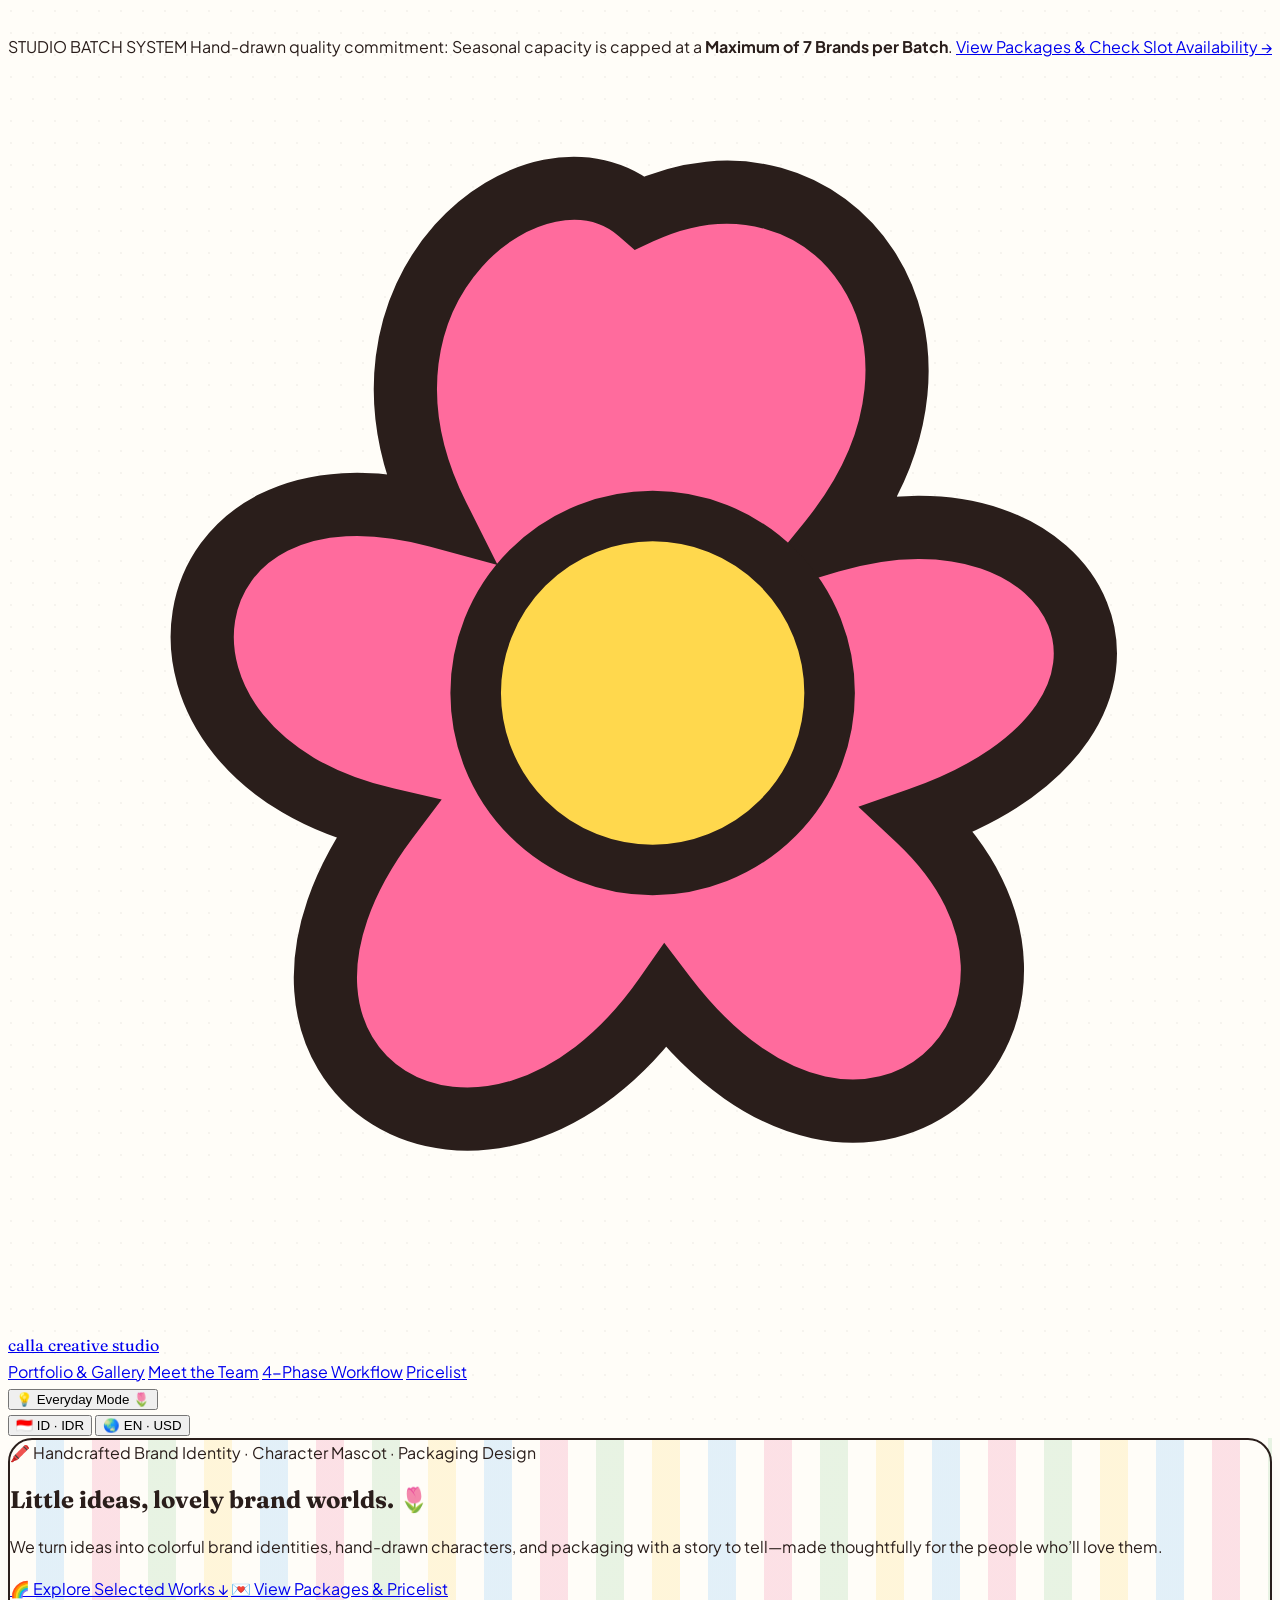
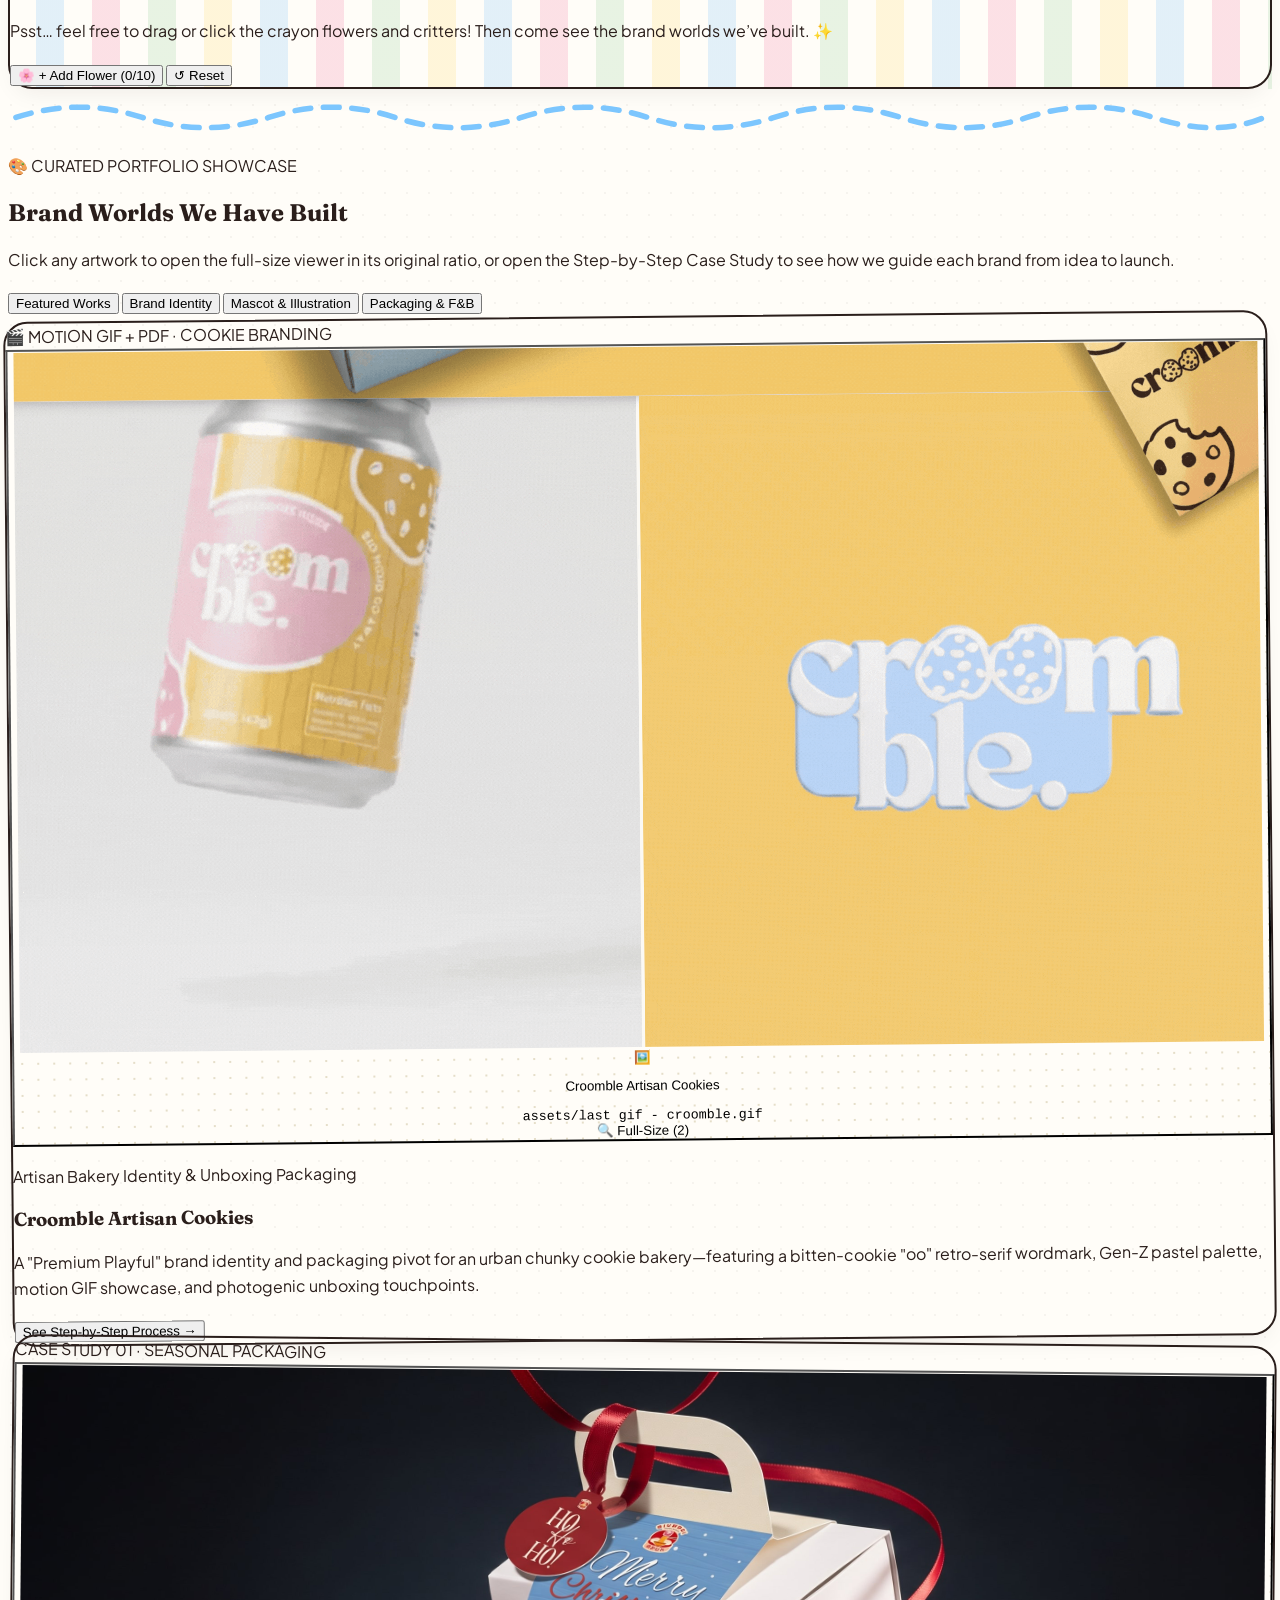
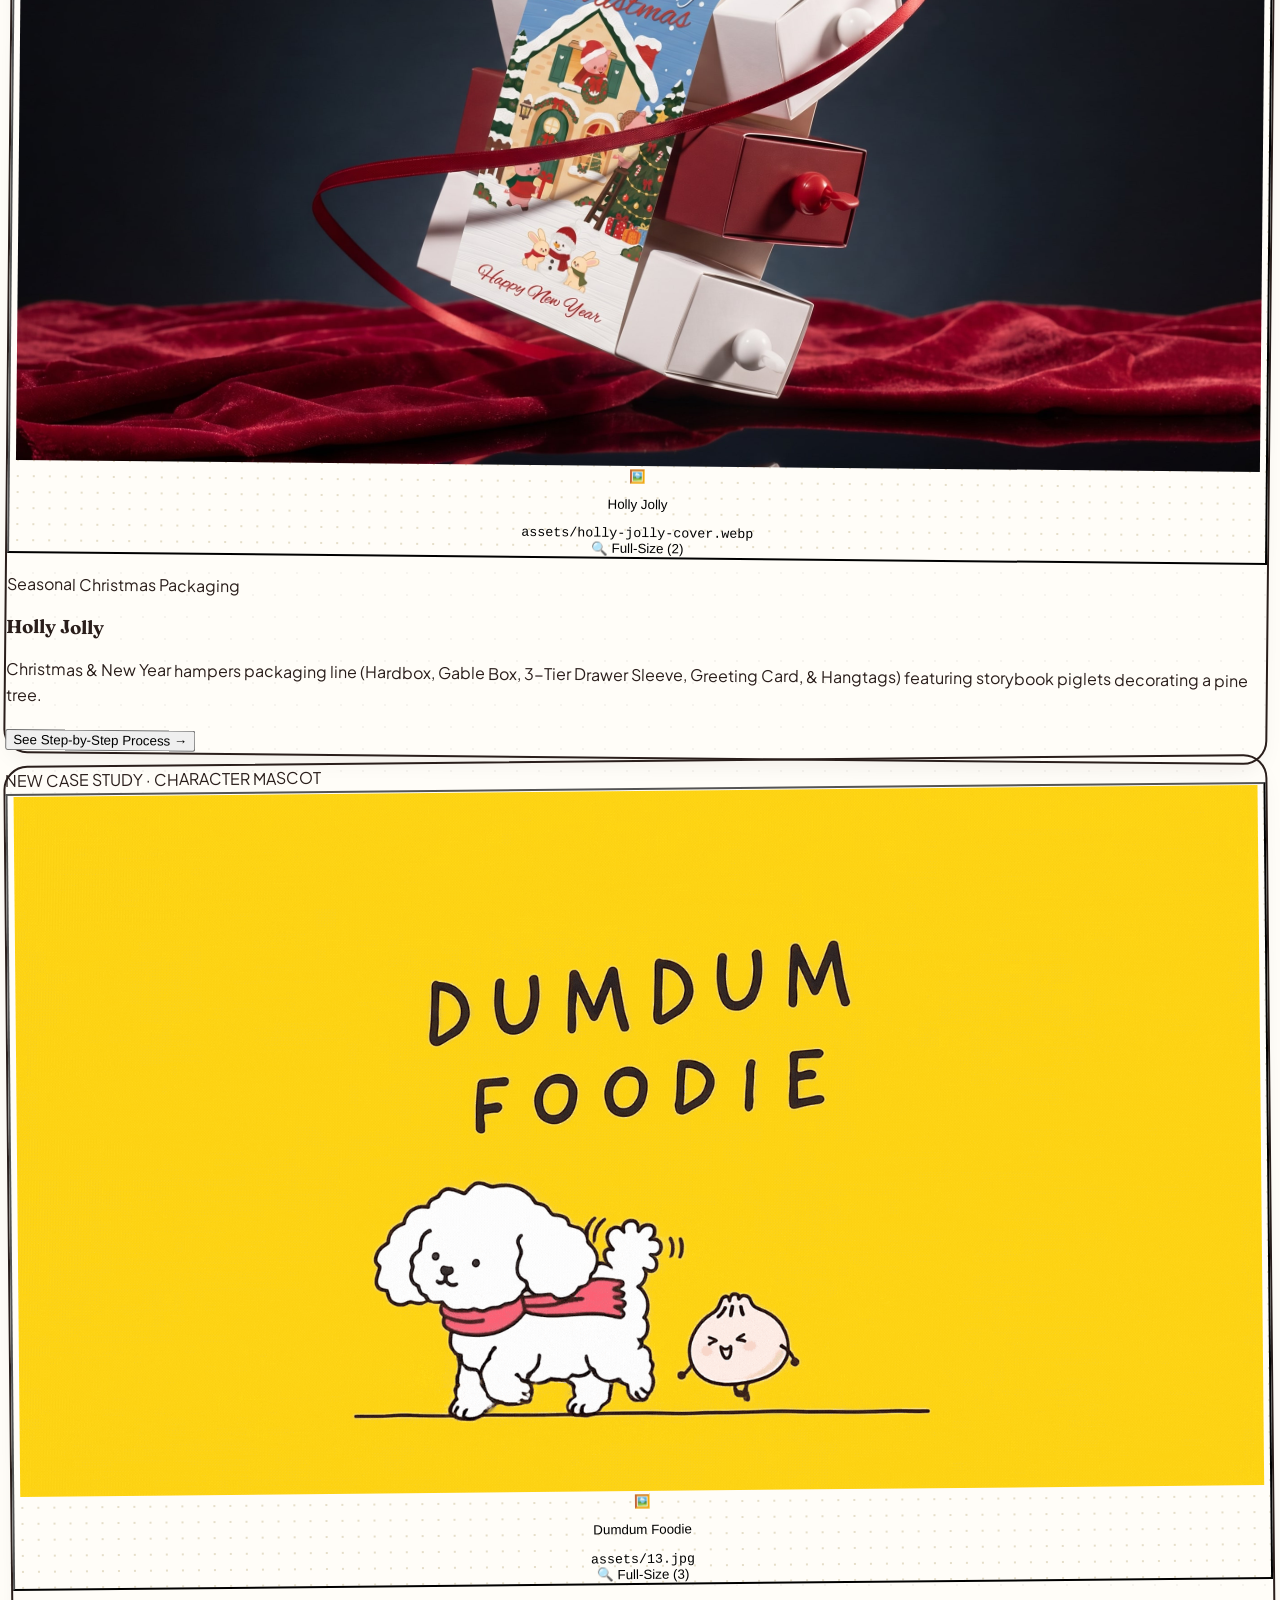
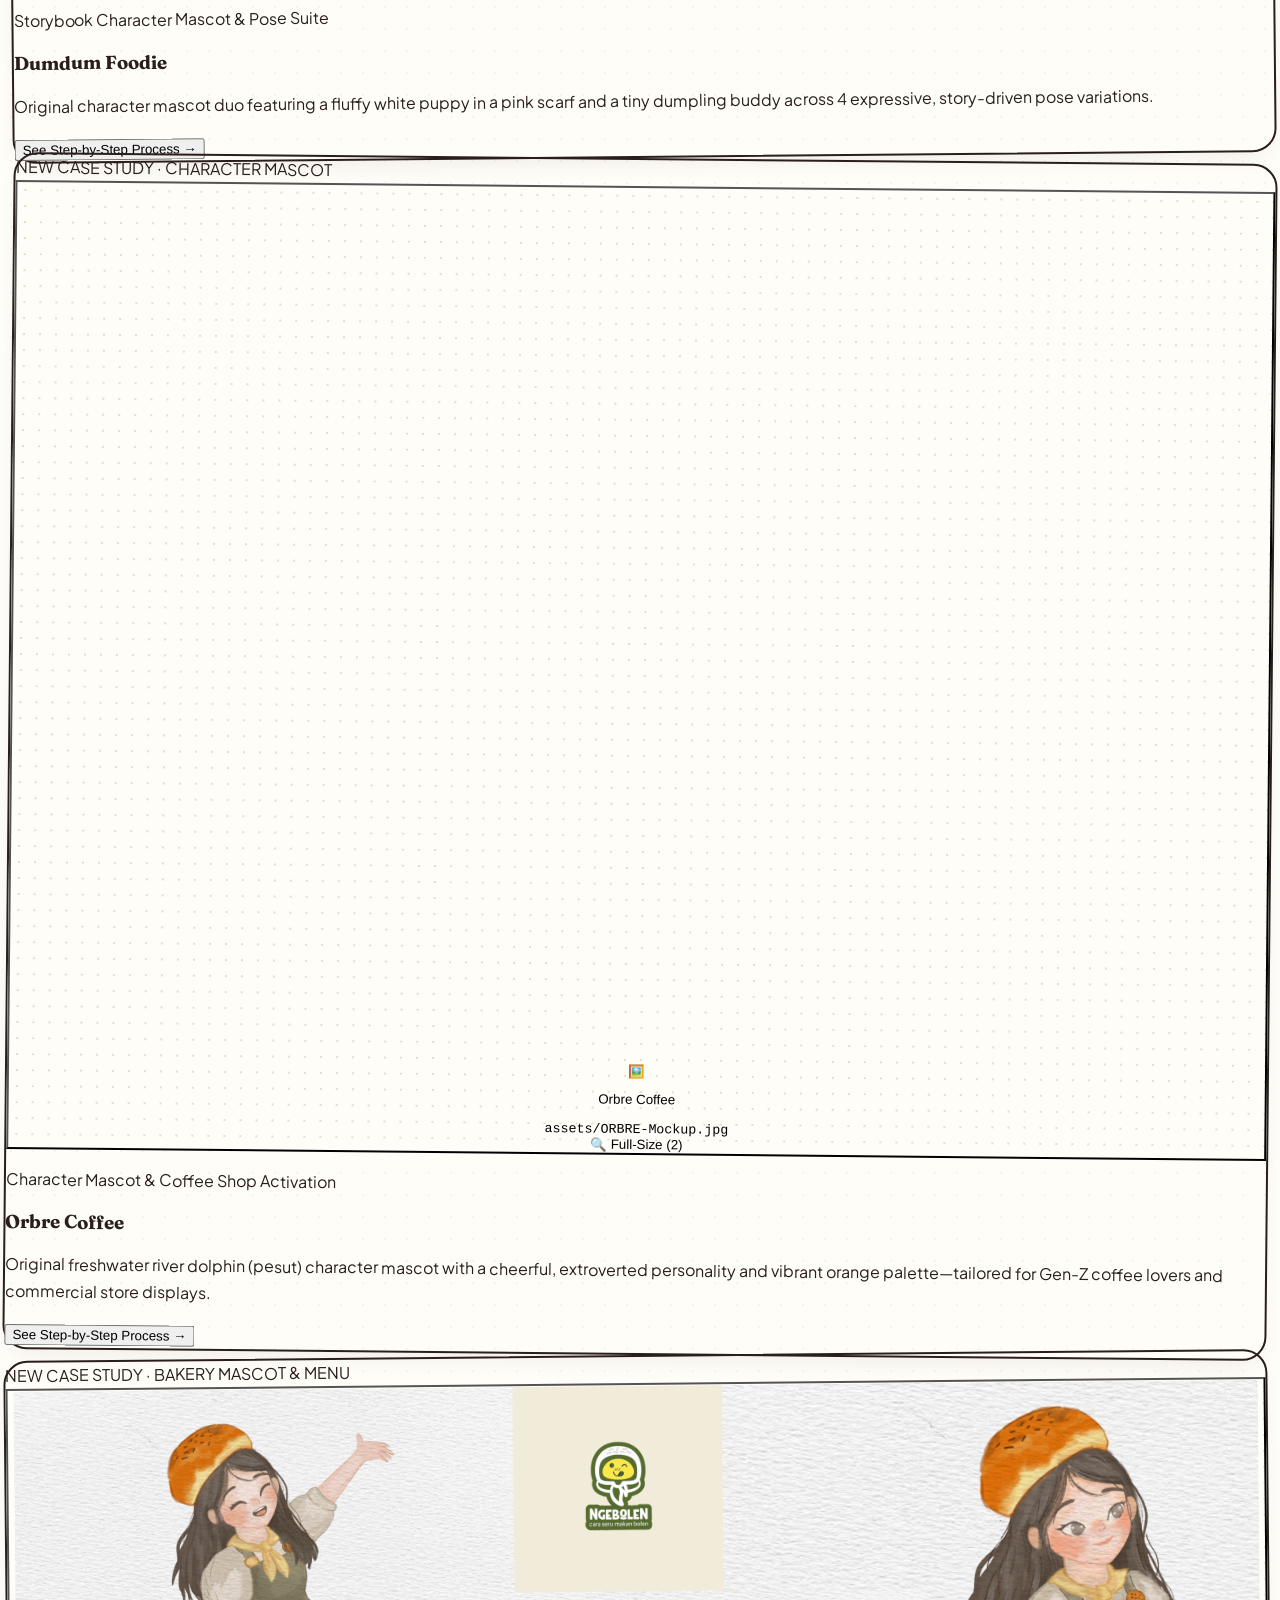
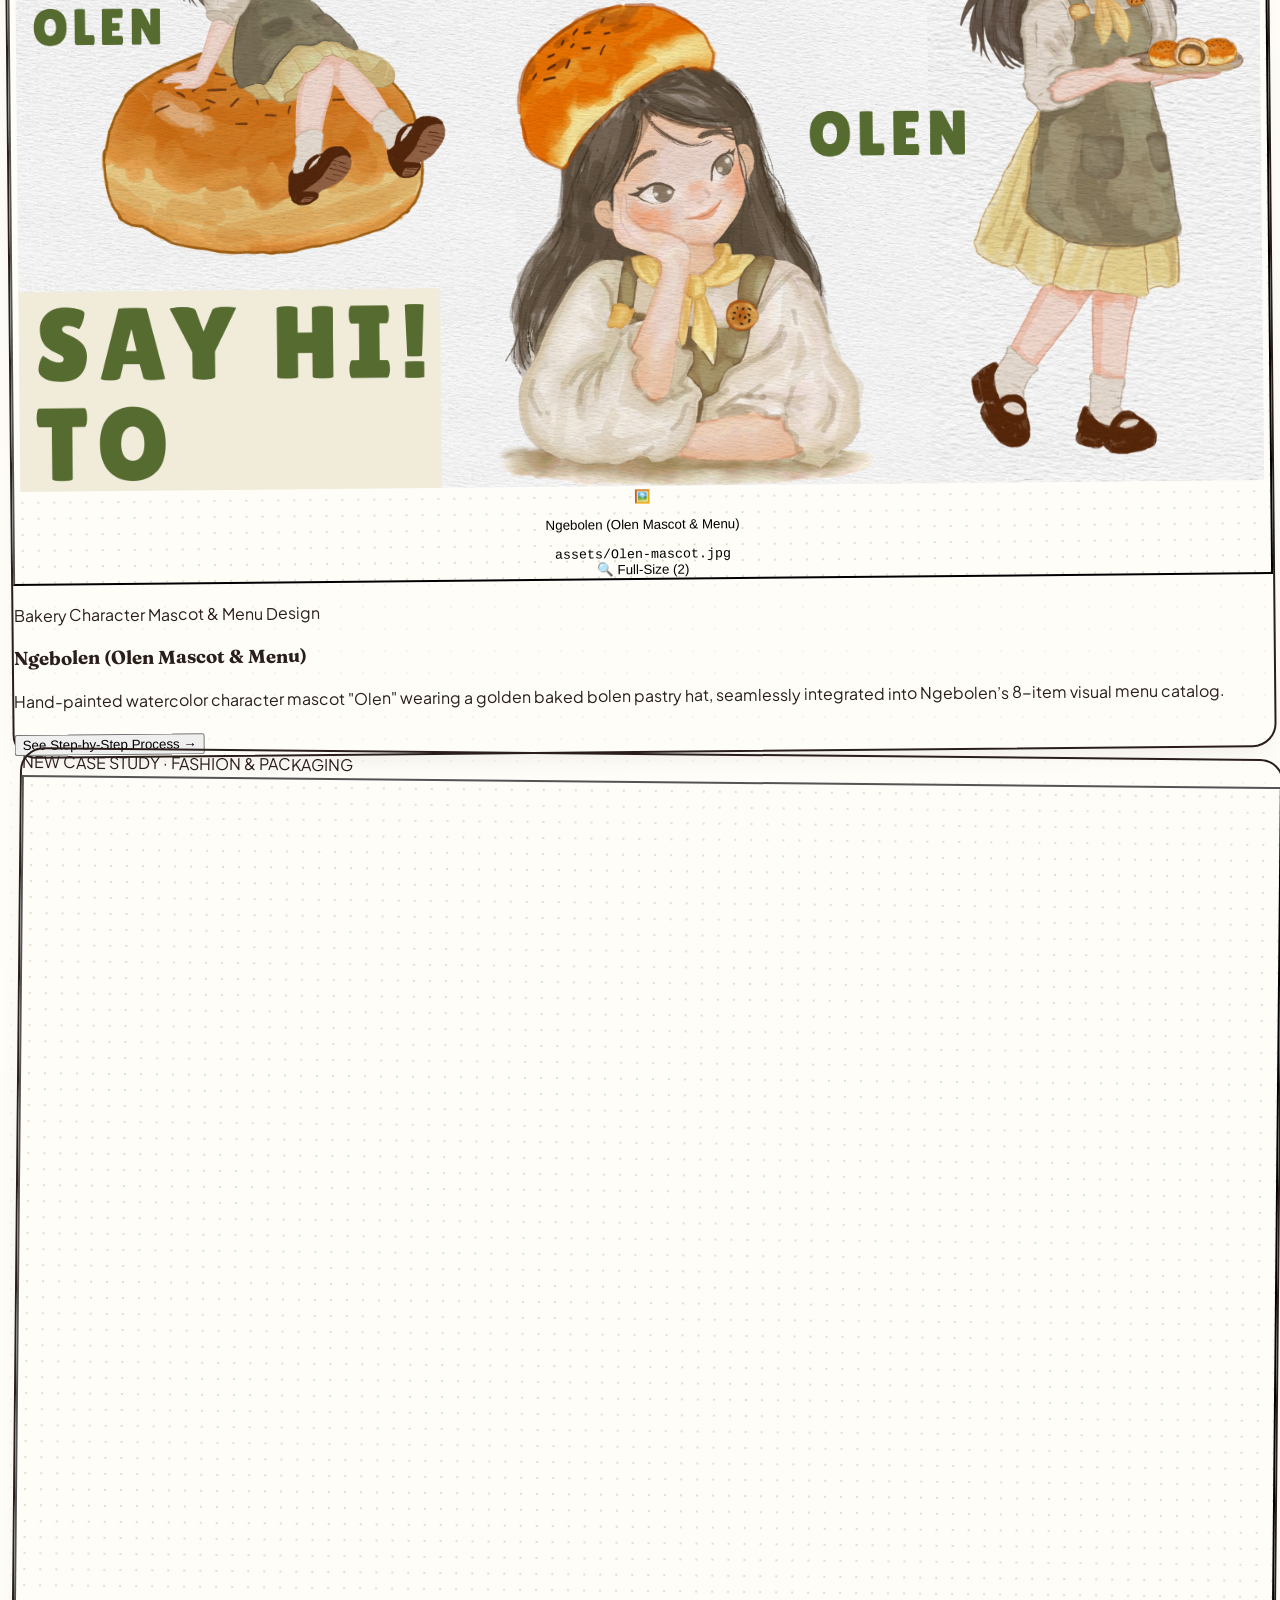
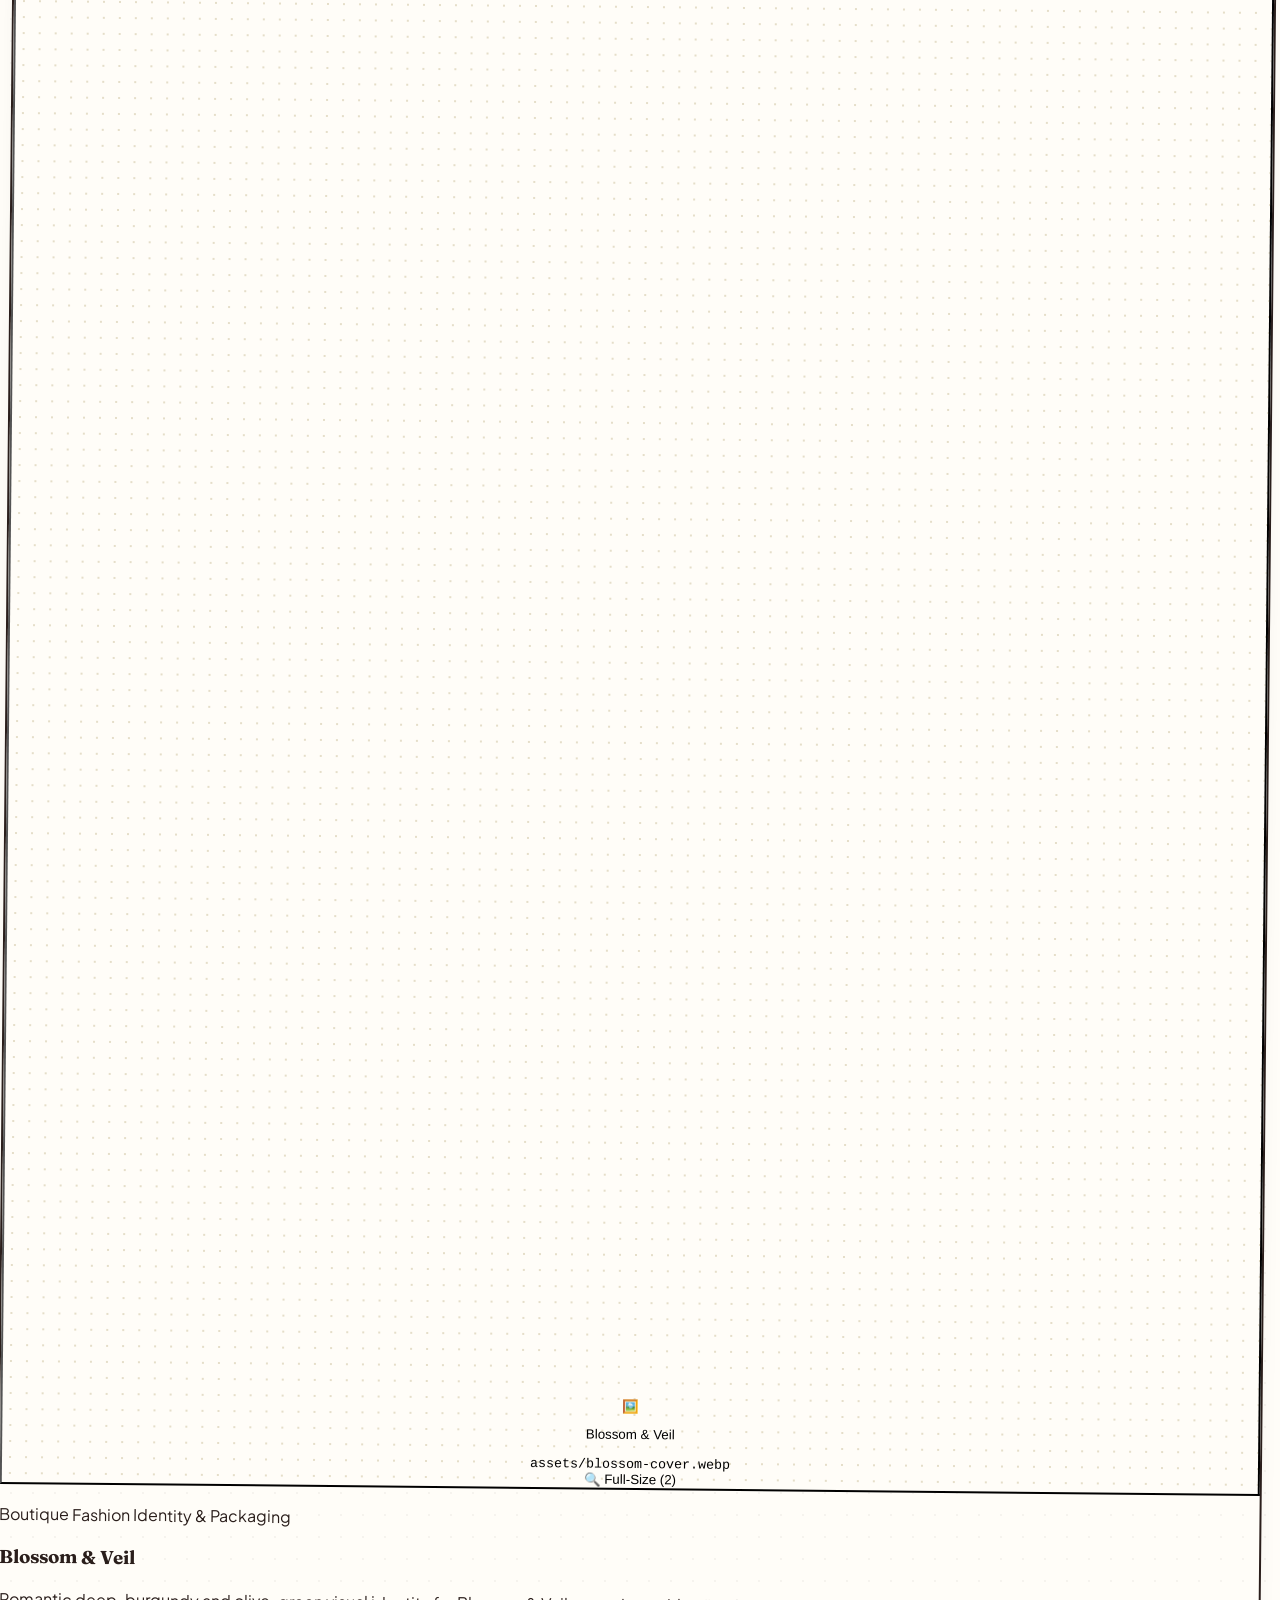
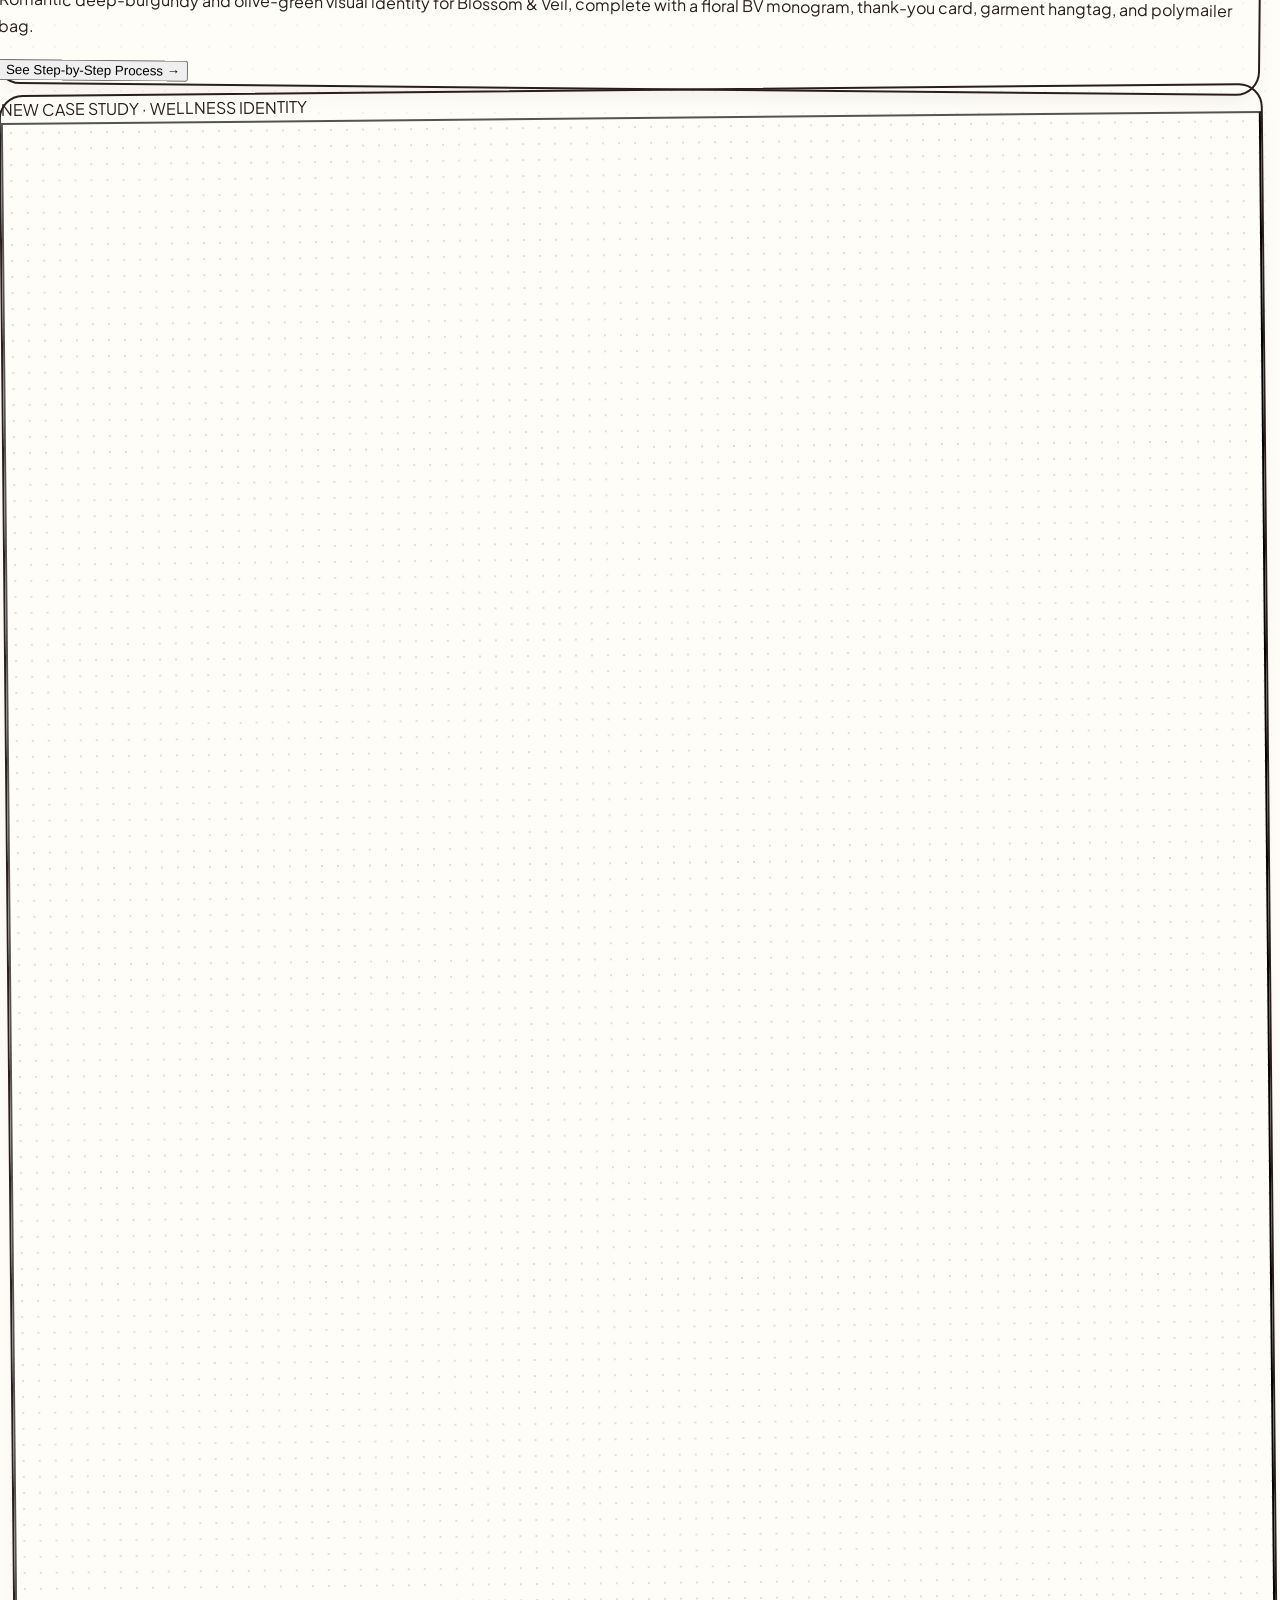
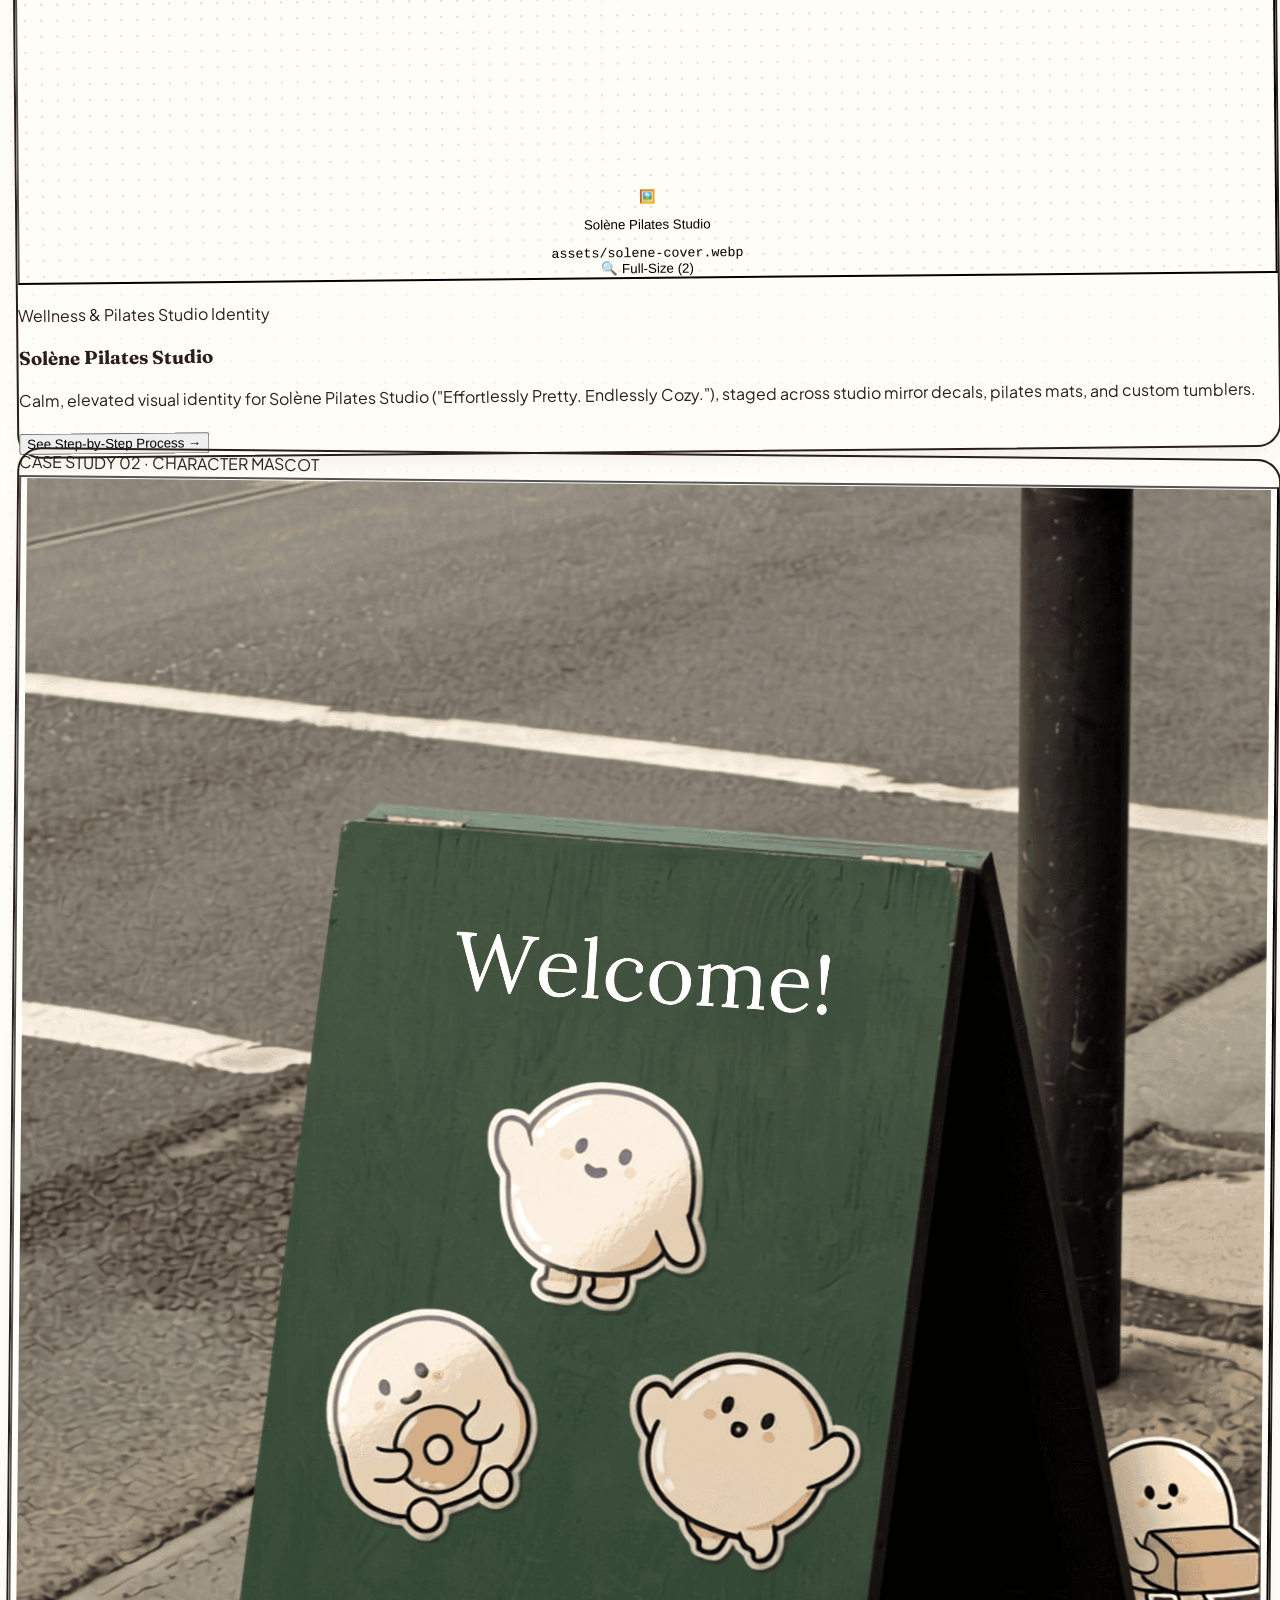
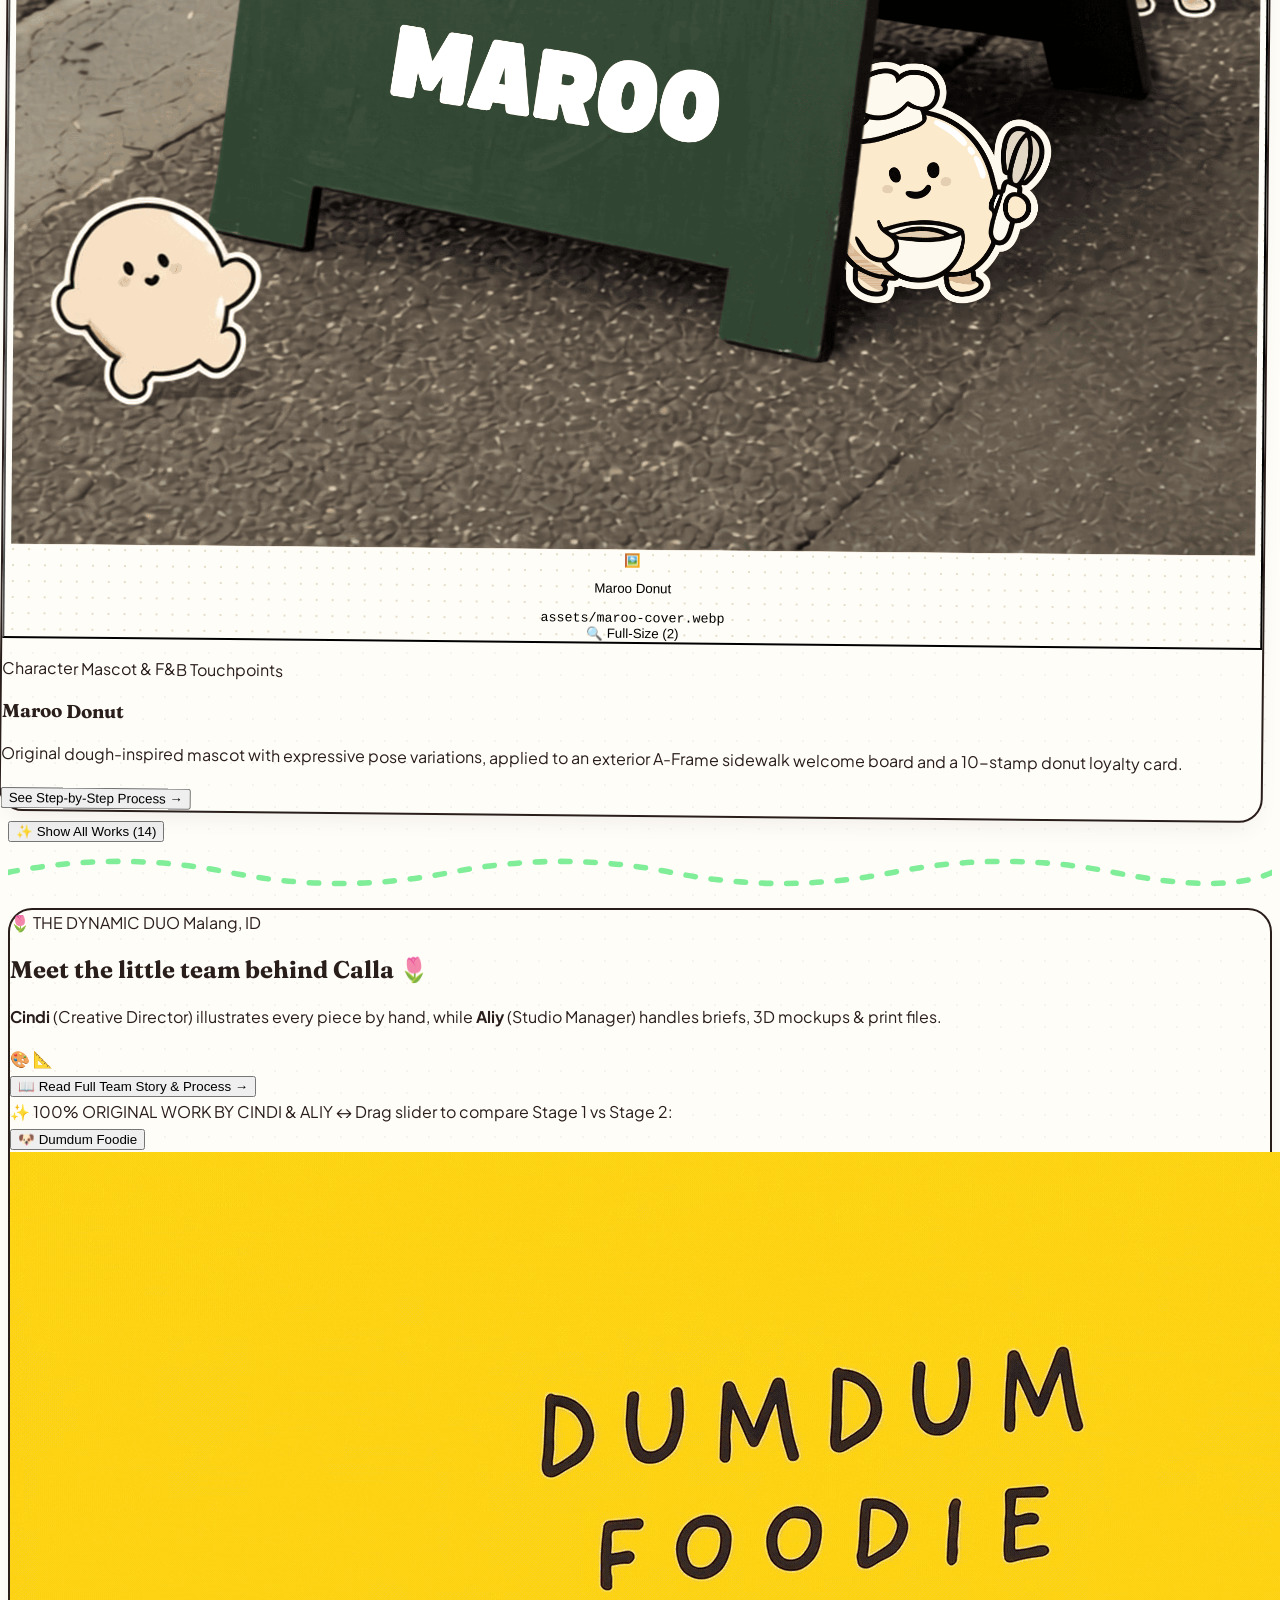
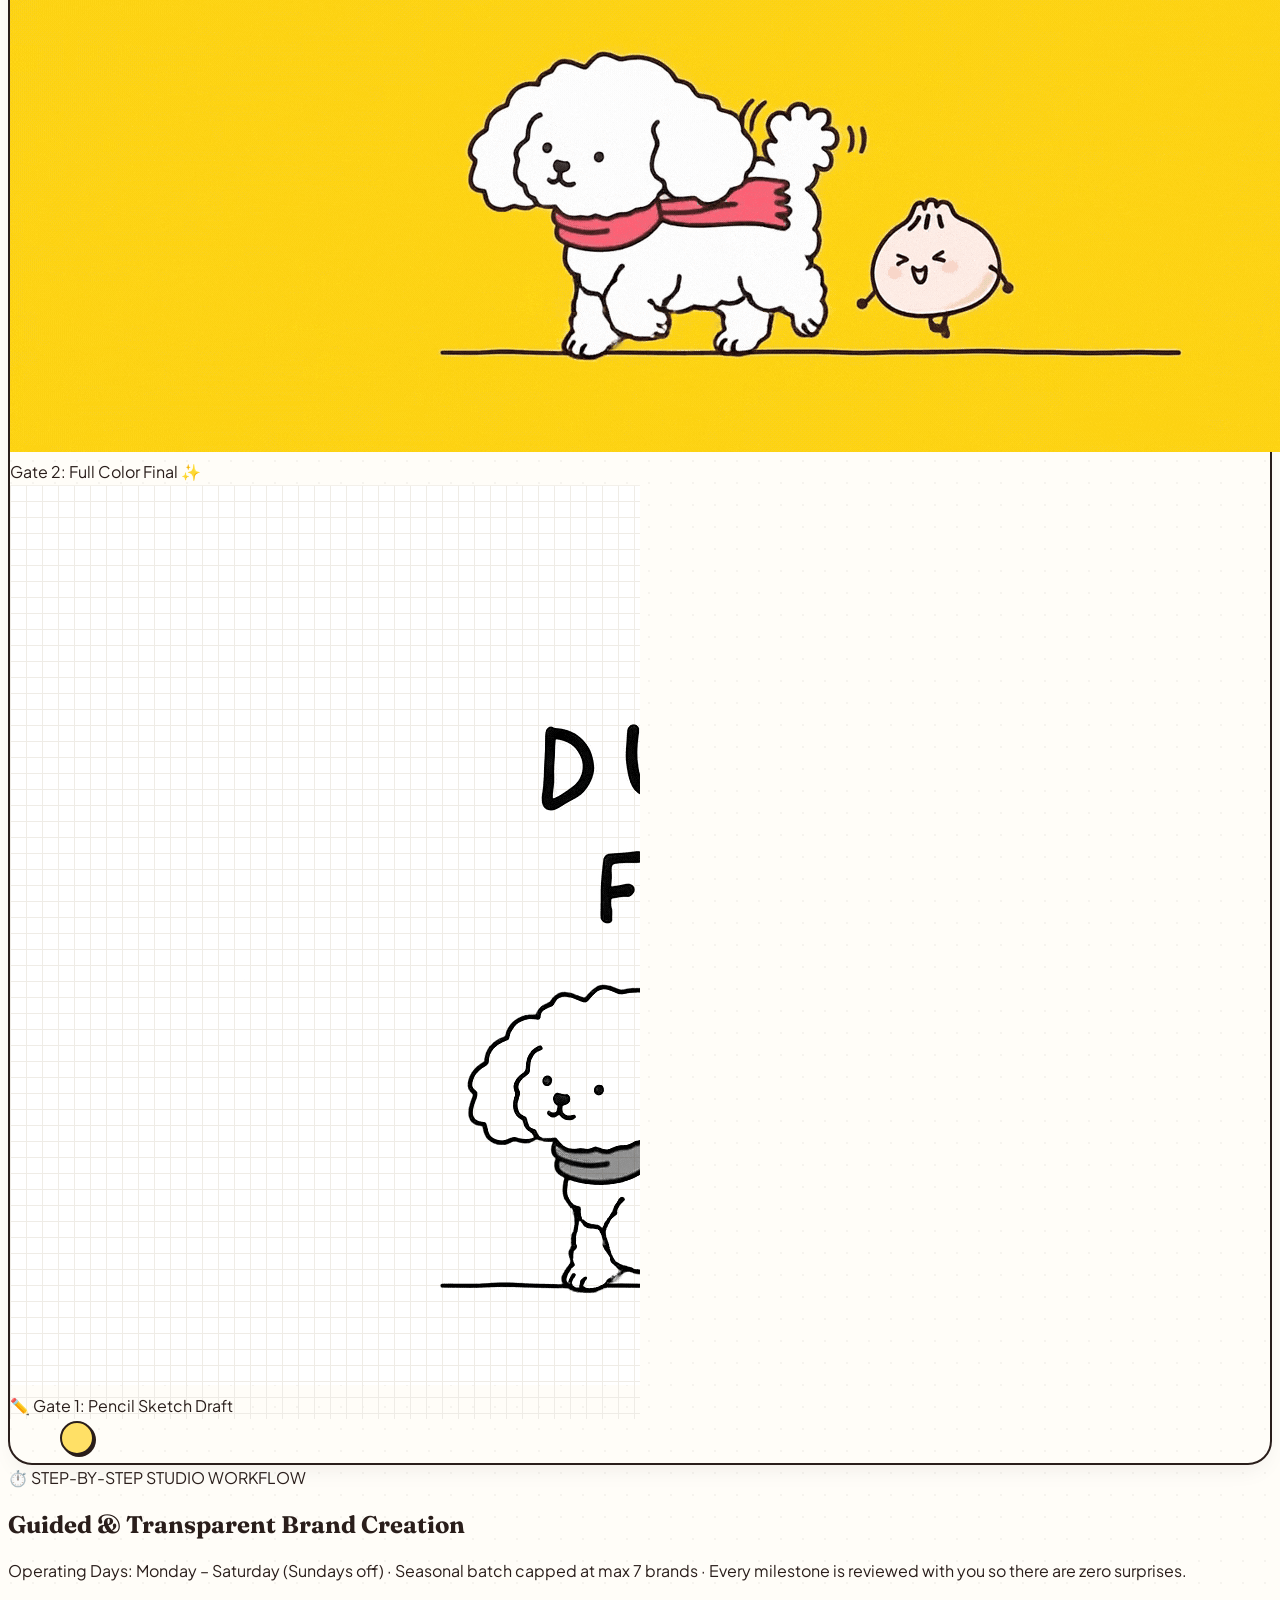
==== index.html @ 85115bb5 "update index-3" ====
<!DOCTYPE html>
<html lang="en" class="scroll-smooth">
<head>
  <meta charset="UTF-8" />
  <meta name="viewport" content="width=device-width, initial-scale=1.0" />
  <title>Calla Creative Studio — Storybook Branding, Mascot & Packaging</title>
  <script src="https://cdn.tailwindcss.com"></script>
  <link rel="preconnect" href="https://fonts.googleapis.com">
  <link rel="preconnect" href="https://fonts.gstatic.com" crossorigin>
  <link href="https://fonts.googleapis.com/css2?family=Fraunces:ital,opsz,wght@0,9..144,600;0,9..144,800;1,9..144,500&family=Plus+Jakarta+Sans:wght@400;500;600;700&display=swap" rel="stylesheet">
  <link rel="stylesheet" href="css/calla.css" />
  <style>
    /* Feature #4: Tactile Watercolor Paper Grain & Editorial Drop-Cap */
    .paper-grain {
      background-image: radial-gradient(rgba(42, 30, 27, 0.045) 1px, transparent 0);
      background-size: 22px 22px;
    }
    .storybook-dropcap::first-letter {
      font-family: 'Fraunces', serif;
      font-weight: 800;
      font-size: 2.25rem;
      line-height: 1;
      float: left;
      margin-right: 0.5rem;
      margin-top: 0.1rem;
      color: #E85D88;
    }

    /* Natural Borderless Critter Lane (No Box, Zero Speech Bubble Clipping!) */
    .critter-lane-natural {
      position: relative;
      height: 64px;
      overflow: visible;
    }

    /* Extra Interactive Crayon Critter Animations & Boop Reactions */
    @keyframes bobGentle {
      0%, 100% { transform: translateY(0px) rotate(-3deg); }
      50% { transform: translateY(-6px) rotate(4deg); }
    }
    @keyframes beeBuzz {
      0%, 100% { transform: translate(0px, 0px) rotate(-4deg); }
      25% { transform: translate(-14px, -5px) rotate(3deg); }
      50% { transform: translate(-28px, 2px) rotate(-3deg); }
      75% { transform: translate(-14px, 5px) rotate(4deg); }
    }
    @keyframes bunnyPeek {
      0%, 100% { transform: translateY(0px) rotate(0deg); }
      40% { transform: translateY(-6px) rotate(-4deg); }
      60% { transform: translateY(-6px) rotate(4deg); }
    }
    @keyframes snailGlide {
      0%, 100% { transform: translateX(0px); }
      50% { transform: translateX(20px); }
    }
    @keyframes critterBoopJump {
      0% { transform: scale(1) translateY(0) rotate(0deg); }
      35% { transform: scale(1.22, 0.86) translateY(2px) rotate(-7deg); }
      65% { transform: scale(0.95, 1.15) translateY(-10px) rotate(8deg); }
      100% { transform: scale(1) translateY(0) rotate(0deg); }
    }
    @keyframes popBubbleUp {
      0% { opacity: 0; transform: translate(-50%, 4px) scale(0.75); }
      25% { opacity: 1; transform: translate(-50%, -16px) scale(1.05); }
      80% { opacity: 1; transform: translate(-50%, -20px) scale(1); }
      100% { opacity: 0; transform: translate(-50%, -26px) scale(0.92); }
    }
    .critter-bob { animation: bobGentle var(--flower-speed, 5s) ease-in-out infinite; }
    .critter-bee { animation: beeBuzz var(--critter-speed, 7s) ease-in-out infinite; }
    .critter-bunny { animation: bunnyPeek 4.5s ease-in-out infinite; }
    .critter-snail { animation: snailGlide 11s ease-in-out infinite; }
    .is-booped { animation: critterBoopJump 0.52s cubic-bezier(0.34, 1.56, 0.64, 1) !important; }

    /* Unclipped Speech Bubble Above Critters */
    .boop-pop-badge {
      position: absolute;
      left: 50%;
      top: -14px;
      pointer-events: none;
      white-space: nowrap;
      font-size: 11px;
      font-weight: 800;
      padding: 3px 9px;
      border-radius: 9999px;
      background: #FFE066;
      color: #2A1E1B;
      border: 2px solid #2A1E1B;
      box-shadow: 2px 2px 0px #2A1E1B;
      z-index: 50;
      animation: popBubbleUp 1.05s ease-out forwards;
    }

    /* Pencil Sketch Blueprint Filter for Gate 1 Mode */
    .pencil-sketch-filter {
      filter: grayscale(100%) contrast(145%) brightness(108%);
      mix-blend-mode: multiply;
    }

    /* Custom Range Slider for Gate 1 Sketch vs Gate 2 Color */
    .gate-slider-input {
      -webkit-appearance: none;
      appearance: none;
      background: transparent;
      cursor: ew-resize;
    }
    .gate-slider-input::-webkit-slider-thumb {
      -webkit-appearance: none;
      height: 34px;
      width: 34px;
      border-radius: 9999px;
      background: #FFE066;
      border: 2.5px solid #2A1E1B;
      box-shadow: 2px 2px 0px #2A1E1B;
      cursor: ew-resize;
    }
    .gate-slider-input::-moz-range-thumb {
      height: 34px;
      width: 34px;
      border-radius: 9999px;
      background: #FFE066;
      border: 2.5px solid #2A1E1B;
      box-shadow: 2px 2px 0px #2A1E1B;
      cursor: ew-resize;
    }

    /* Hide scrollbar on Horizontal Sliding Workflow Track */
    .no-scrollbar::-webkit-scrollbar { display: none; }
    .no-scrollbar { -ms-overflow-style: none; scrollbar-width: none; }

    @media (prefers-reduced-motion: reduce) {
      .critter-bob, .critter-bee, .critter-bunny, .critter-snail { animation: none !important; }
    }
  </style>
</head>
<body class="paper-grain selection:bg-[#E85D88] selection:text-white">

  <!-- SVG FILTER FOR CHILDLIKE CRAYON EDGES -->
  <svg width="0" height="0" class="absolute pointer-events-none" aria-hidden="true">
    <defs>
      <filter id="crayon-edge" x="-15%" y="-15%" width="130%" height="130%">
        <feTurbulence type="fractalNoise" baseFrequency="0.035" numOctaves="2" result="noise" />
        <feDisplacementMap in="SourceGraphic" in2="noise" scale="2.8" xChannelSelector="R" yChannelSelector="G" />
      </filter>
    </defs>
  </svg>

  <!-- TOP ANNOUNCEMENT BAR (MAX 7 BRANDS PER BATCH) -->
  <div class="bg-[#2A1E1B] text-[#FFFDF8] text-xs sm:text-sm py-2.5 px-4 text-center">
    <span id="topBarBadge" class="inline-block bg-[#FFE066] text-[#2A1E1B] font-bold px-2.5 py-0.5 rounded-full mr-2 text-[11px]">
      STUDIO BATCH SYSTEM
    </span>
    <span id="topBarText">Hand-drawn quality commitment: Seasonal capacity is capped at a <strong>Maximum of 7 Brands per Batch</strong>.</span>
    <a href="#pricing" id="topBarLink" class="underline font-semibold text-[#FFE066] ml-2 hover:text-white">
      View Packages & Check Slot Availability →
    </a>
  </div>

  <!-- STICKY HEADER -->
  <header class="sticky top-0 z-40 bg-[#FFFDF8]/95 backdrop-blur-md border-b-2 border-[#2A1E1B]">
    <div class="max-w-6xl mx-auto px-4 sm:px-6 py-3 flex flex-wrap items-center justify-between gap-3">
      <a href="#" class="text-xl sm:text-2xl font-extrabold font-display tracking-tight flex items-center gap-2">
        <svg class="w-7 h-7" viewBox="0 0 100 100" aria-hidden="true">
          <path d="M50 12 C65 5, 78 22, 65 38 C85 32, 95 52, 72 60 C88 75, 68 95, 52 74 C38 94, 15 80, 30 60 C8 55, 12 30, 34 36 C25 18, 42 5, 50 12 Z" fill="#FF6B9D" stroke="#2A1E1B" stroke-width="5"/>
          <circle cx="51" cy="50" r="14" fill="#FFD84D" stroke="#2A1E1B" stroke-width="4"/>
        </svg>
        <span>calla creative <span class="italic font-normal text-[#E85D88]">studio</span></span>
      </a>

      <nav aria-label="Main Navigation" class="hidden lg:flex items-center space-x-6 text-sm font-semibold text-[#5C4742]">
        <a href="#gallery" id="navGallery" class="hover:text-[#2A1E1B] transition">Portfolio & Gallery</a>
        <a href="#team" id="navTeam" class="hover:text-[#2A1E1B] transition">Meet the Team</a>
        <a href="#workflow" id="navWorkflow" class="hover:text-[#2A1E1B] transition">4-Phase Workflow</a>
        <a href="#pricing" id="navPricing" class="hover:text-[#2A1E1B] transition">Pricelist</a>
      </nav>

      <div class="flex items-center gap-2 sm:gap-2.5">
        <!-- EVERYDAY / PLAY MODE SWITCH -->
        <button
          id="moodSwitchBtn"
          type="button"
          role="switch"
          aria-checked="false"
          onclick="toggleMoodSwitch()"
          class="flex items-center gap-1.5 px-3.5 py-1.5 rounded-full border-2 border-[#2A1E1B] bg-[#FFE066] text-[#2A1E1B] text-xs font-bold shadow-[2px_2px_0px_#2A1E1B] hover:translate-y-[-1px] transition"
        >
          <span id="lampIcon" aria-hidden="true">💡</span>
          <span id="moodSwitchLabel">Everyday Mode 🌷</span>
        </button>

        <!-- UNIFIED MARKET & LANGUAGE SELECTOR -->
        <div class="inline-flex items-center rounded-full border-2 border-[#2A1E1B] bg-white p-0.5 shadow-[2px_2px_0px_#2A1E1B]" role="group" aria-label="Market and Currency Selector">
          <button
            id="headerMarketID"
            type="button"
            onclick="selectMarket('ID')"
            class="px-2.5 py-1 rounded-full text-[11px] font-bold text-[#2A1E1B] hover:bg-[#FFF3BF] transition"
            title="Bahasa Indonesia & Rate Card IDR"
          >
            🇮🇩 ID · IDR
          </button>
          <button
            id="headerMarketEN"
            type="button"
            onclick="selectMarket('EN')"
            class="px-2.5 py-1 rounded-full text-[11px] font-bold bg-[#2A1E1B] text-white transition"
            title="English & International USD Rate Card"
          >
            🌏 EN · USD
          </button>
        </div>
      </div>
    </div>
  </header>

  <!-- HERO SECTION WITH LARGE INTERACTIVE CRAYON FLOWERS & CRITTERS -->
  <section
    id="heroCanvas"
    aria-label="Hero Calla Creative Studio"
    class="calla-stripes relative border-b-2 border-[#2A1E1B] pt-10 pb-14 md:py-16 overflow-hidden"
  >
    <div id="stickerLayer" class="absolute inset-0 pointer-events-none">
      <!-- Sticker 1: Top Left Blue-Pink Crayon Flower -->
      <div class="crayon-sticker pointer-events-auto w-20 h-20 sm:w-28 sm:h-28" data-sticker="true" data-bounds="heroCanvas" data-boop="🌸 Bloom!" style="left: 3%; top: 8%;" title="Drag or click me!">
        <div class="sticker-prox">
          <svg viewBox="0 0 140 140" class="w-full h-full flower-anim" aria-hidden="true">
            <path d="M25 35 Q70 5 118 30 Q138 75 110 118 Q65 135 22 110 Q5 65 25 35 Z" fill="#FFB2C9" opacity="0.85"/>
            <path d="M68 42 C52 8, 88 6, 75 42 C105 15, 128 45, 86 58 C128 62, 118 98, 82 76 C105 112, 68 128, 66 84 C45 125, 18 102, 52 74 C12 82, 10 45, 50 56 C22 25, 48 10, 68 42 Z" fill="#FFFDF5" stroke="#2845A8" stroke-width="4.5" stroke-linecap="round" stroke-linejoin="round"/>
            <circle cx="68" cy="64" r="20" fill="#2845A8"/>
            <path d="M55 56 Q72 48 60 66 Q78 58 58 74 Q76 70 68 78" stroke="#FFFDF5" stroke-width="3" fill="none" stroke-linecap="round"/>
          </svg>
        </div>
      </div>

      <!-- Sticker 2: Top Right Pink-Yellow Flower -->
      <div class="crayon-sticker pointer-events-auto w-20 h-20 sm:w-28 sm:h-28" data-sticker="true" data-bounds="heroCanvas" data-boop="🌷 Yay!" style="left: 83%; top: 8%;" title="Drag or click me!">
        <div class="sticker-prox">
          <svg viewBox="0 0 140 140" class="w-full h-full flower-anim" style="animation-delay: 0.8s;" aria-hidden="true">
            <path d="M66 15 C78 28, 95 12, 98 32 C112 28, 128 45, 108 62 C128 75, 115 98, 95 92 C98 115, 75 125, 64 102 C48 122, 25 110, 35 88 C12 85, 15 58, 36 55 C18 35, 42 15, 58 32 Z" fill="#FF85A2" stroke="#2A1E1B" stroke-width="4.5" stroke-linejoin="round"/>
            <path d="M52 55 C65 42, 88 48, 84 68 C82 85, 55 88, 48 70 Z" fill="#FFEB3B"/>
            <path d="M60 62 C68 56, 76 66, 65 72" stroke="#D97706" stroke-width="3.5" fill="none" stroke-linecap="round"/>
          </svg>
        </div>
      </div>

      <!-- Sticker 3: Bottom Left Crayon Butterfly -->
      <div class="crayon-sticker pointer-events-auto hidden sm:block w-24 h-24" data-sticker="true" data-bounds="heroCanvas" data-boop="🦋 Flutter~" style="left: 4%; top: 62%;" title="Drag or click me!">
        <div class="sticker-prox">
          <svg viewBox="0 0 140 140" class="w-full h-full flower-anim" style="animation-delay: 1.4s;" aria-hidden="true">
            <path d="M66 55 C35 15, 8 38, 22 68 C10 85, 32 115, 66 85 Z" fill="#90CAF9" stroke="#3949AB" stroke-width="4"/>
            <path d="M74 55 C105 15, 132 38, 118 68 C130 85, 108 115, 74 85 Z" fill="#90CAF9" stroke="#3949AB" stroke-width="4"/>
            <path d="M35 48 L52 58 L38 68 L28 56 Z" fill="#F48FB1"/>
            <path d="M105 48 L88 58 L102 68 L112 56 Z" fill="#F48FB1"/>
            <rect x="65" y="42" width="10" height="52" rx="5" fill="#F48FB1" stroke="#3949AB" stroke-width="3"/>
            <path d="M68 42 C60 22, 45 20, 50 30" stroke="#3949AB" stroke-width="3" fill="none" stroke-linecap="round"/>
            <path d="M72 42 C80 22, 95 20, 90 30" stroke="#3949AB" stroke-width="3" fill="none" stroke-linecap="round"/>
          </svg>
        </div>
      </div>

      <!-- Sticker 4: Bottom Right Green-Orange Flower -->
      <div class="crayon-sticker pointer-events-auto hidden sm:block w-24 h-24" data-sticker="true" data-bounds="heroCanvas" data-boop="🌼 Sparkle!" style="left: 82%; top: 62%;" title="Drag or click me!">
        <div class="sticker-prox">
          <svg viewBox="0 0 140 140" class="w-full h-full flower-anim" style="animation-delay: 0.4s;" aria-hidden="true">
            <path d="M70 14 C92 5, 102 32, 85 45 C115 40, 122 72, 92 76 C112 102, 78 122, 68 92 C48 122, 18 102, 42 75 C10 70, 18 38, 48 45 C35 20, 55 8, 70 14 Z" fill="#74C69D" stroke="#2A1E1B" stroke-width="4.5"/>
            <circle cx="68" cy="66" r="19" fill="#FF9F1C" stroke="#2A1E1B" stroke-width="4"/>
            <path d="M60 64 Q68 56 74 66 Q66 74 62 68" stroke="#FFFDF5" stroke-width="3" fill="none" stroke-linecap="round"/>
          </svg>
        </div>
      </div>

      <!-- Sticker 5: Mid-Left Chubby Crayon Bee -->
      <div class="crayon-sticker pointer-events-auto hidden lg:block w-14 h-14" data-sticker="true" data-bounds="heroCanvas" data-boop="🐝 Bzzz!" style="left: 9%; top: 38%;" title="Drag or click me!">
        <div class="sticker-prox critter-bob">
          <svg viewBox="0 0 90 75" class="w-full h-full" aria-hidden="true">
            <ellipse cx="38" cy="22" rx="12" ry="15" fill="#E3F2FD" stroke="#2A1E1B" stroke-width="3.5"/>
            <ellipse cx="50" cy="24" rx="11" ry="14" fill="#E3F2FD" stroke="#2A1E1B" stroke-width="3.5"/>
            <ellipse cx="45" cy="44" rx="22" ry="16" fill="#FFE066" stroke="#2A1E1B" stroke-width="4"/>
            <path d="M38 29 L38 59 M49 29 L49 59" stroke="#2A1E1B" stroke-width="4.5"/>
            <circle cx="29" cy="40" r="3" fill="#2A1E1B"/>
            <path d="M27 46 Q31 50 35 46" stroke="#2A1E1B" stroke-width="2.5" fill="none" stroke-linecap="round"/>
          </svg>
        </div>
      </div>

      <!-- Sticker 6: Mid-Right Little Crayon Ladybug -->
      <div class="crayon-sticker pointer-events-auto hidden lg:block w-14 h-14" data-sticker="true" data-bounds="heroCanvas" data-boop="🐞 Lucky!" style="left: 86%; top: 39%;" title="Drag or click me!">
        <div class="sticker-prox critter-ladybug-ud">
          <svg viewBox="0 0 80 80" class="w-full h-full" aria-hidden="true">
            <path d="M32 22 C24 12, 18 14, 20 20" stroke="#2A1E1B" stroke-width="3" fill="none" stroke-linecap="round"/>
            <path d="M48 22 C56 12, 62 14, 60 20" stroke="#2A1E1B" stroke-width="3" fill="none" stroke-linecap="round"/>
            <circle cx="40" cy="24" r="10" fill="#2A1E1B"/>
            <ellipse cx="40" cy="46" rx="20" ry="22" fill="#FF5964" stroke="#2A1E1B" stroke-width="3.5"/>
            <line x1="40" y1="25" x2="40" y2="68" stroke="#2A1E1B" stroke-width="3.5"/>
            <circle cx="31" cy="39" r="3.5" fill="#2A1E1B"/>
            <circle cx="49" cy="41" r="3.5" fill="#2A1E1B"/>
            <circle cx="33" cy="53" r="3" fill="#2A1E1B"/>
            <circle cx="47" cy="54" r="3" fill="#2A1E1B"/>
          </svg>
        </div>
      </div>
    </div>

    <!-- HERO CENTRAL CONTENT -->
    <div class="max-w-3xl mx-auto px-4 sm:px-6 relative z-10">
      <div class="calla-frame bg-[#FFFFFF]/95 backdrop-blur-sm p-6 sm:p-9 text-center">
        <div id="heroBadge" class="inline-flex items-center gap-2 bg-[#FFE066] text-[#2A1E1B] border border-[#2A1E1B] px-3.5 py-1 rounded-full text-xs font-bold mb-4">
          🖍️ Handcrafted Brand Identity · Character Mascot · Packaging Design
        </div>

        <h1 id="heroHeadline" class="text-3xl sm:text-5xl md:text-6xl font-extrabold text-[#2A1E1B] mb-3">
          Little ideas, lovely brand worlds. 🌷
        </h1>

        <p id="heroSubcopy" class="text-sm sm:text-lg text-[#4A3833] font-normal max-w-2xl mx-auto mb-6 leading-relaxed">
          We turn ideas into colorful brand identities, hand-drawn characters, and packaging with a story to tell—made thoughtfully for the people who’ll love them.
        </p>

        <div class="flex flex-wrap justify-center gap-3 mb-5">
          <a
            href="#gallery"
            id="heroCtaPrimary"
            class="px-6 py-3 rounded-full bg-[#E85D88] text-white font-bold text-sm border-2 border-[#2A1E1B] shadow-[3px_3px_0px_#2A1E1B] hover:translate-y-[-2px] transition"
          >
            🌈 Explore Selected Works ↓
          </a>
          <a
            href="#pricing"
            id="heroCtaSecondary"
            class="px-6 py-3 rounded-full bg-white text-[#2A1E1B] font-bold text-sm border-2 border-[#2A1E1B] shadow-[3px_3px_0px_#2A1E1B] hover:bg-[#FFF9DB] transition"
          >
            💌 View Packages & Pricelist
          </a>
        </div>

        <div class="pt-3.5 border-t border-[#E6DEC8] flex flex-col sm:flex-row items-center justify-between gap-2.5 text-xs text-[#5C4742]">
          <p id="heroMicrocopy" class="font-medium">
            Psst… feel free to drag or click the crayon flowers and critters! ✨
          </p>
          <div class="flex items-center gap-2 shrink-0">
            <button
              type="button"
              id="spawnFlowerBtn"
              onclick="spawnBoundedFlower()"
              class="px-3 py-1.5 rounded-full bg-[#FFF3BF] text-[#2A1E1B] font-bold border border-[#2A1E1B] hover:bg-[#FFE066] transition"
            >
              <span id="spawnBtnText">🌸 + Add Flower</span> (<span id="flowerCount">0</span>/10)
            </button>
            <button
              type="button"
              id="resetFlowerBtn"
              onclick="resetFlowers()"
              class="px-2.5 py-1.5 rounded-full bg-white text-[#5C4742] font-semibold border border-[#D5CBB8] hover:text-[#2A1E1B] transition"
            >
              ↺ Reset
            </button>
          </div>
        </div>
      </div>
    </div>
  </section>

  <!-- ======================================================================= -->
  <!-- CRITTER PLAYGROUND 1: NATURAL POND TRAIL (NO BOX, UNCLIPPED BUBBLES!)   -->
  <!-- ======================================================================= -->
  <div class="max-w-6xl mx-auto px-4 sm:px-6 pt-5 pb-1 select-none overflow-visible">
    <div id="critterLane1" class="critter-lane-natural flex items-center">
      <svg viewBox="0 0 800 36" class="w-full h-7 opacity-60 pointer-events-none" preserveAspectRatio="none" aria-hidden="true">
        <path d="M 5 18 Q 45 5, 85 18 T 165 18 T 245 18 T 325 18 T 405 18 T 485 18 T 565 18 T 645 18 T 725 18 T 795 18" stroke="#7CC6FE" stroke-width="3.5" stroke-dasharray="10 8" fill="none" stroke-linecap="round"/>
      </svg>

      <!-- 1. Blue Crayon Fish -->
      <div class="crayon-sticker pointer-events-auto w-14 h-11" data-sticker="true" data-bounds="critterLane1" data-boop="🫧 Blub blub!" style="left: 4%; top: 18%;" title="Blue Fish — Drag or click me!">
        <div class="sticker-prox critter-fish-lr">
          <svg viewBox="0 0 90 60" class="w-full h-full">
            <path d="M22 30 L5 14 L9 30 L5 46 Z" fill="#FF9F1C" stroke="#2A1E1B" stroke-width="3.5" stroke-linejoin="round"/>
            <ellipse cx="48" cy="30" rx="28" ry="17" fill="#7CC6FE" stroke="#2A1E1B" stroke-width="3.5"/>
            <path d="M42 15 Q50 30 42 45" stroke="#FFFDF5" stroke-width="3" fill="none" stroke-linecap="round"/>
            <circle cx="63" cy="25" r="3.5" fill="#2A1E1B"/>
            <circle cx="64" cy="24" r="1.2" fill="#FFFFFF"/>
            <path d="M60 34 Q65 37 69 33" stroke="#2A1E1B" stroke-width="2.5" fill="none" stroke-linecap="round"/>
          </svg>
        </div>
      </div>

      <!-- 2. Yellow Duckling -->
      <div class="crayon-sticker pointer-events-auto w-14 h-14" data-sticker="true" data-bounds="critterLane1" data-boop="🐤 Kwek kwek!" style="left: 26%; top: 8%;" title="Duckling — Drag or click me!">
        <div class="sticker-prox critter-bob">
          <svg viewBox="0 0 90 85" class="w-full h-full">
            <path d="M68 42 L82 37 L78 46 Z" fill="#FF9F1C" stroke="#2A1E1B" stroke-width="3" stroke-linejoin="round"/>
            <ellipse cx="42" cy="54" rx="26" ry="16" fill="#FFE066" stroke="#2A1E1B" stroke-width="3.5"/>
            <circle cx="56" cy="34" r="14" fill="#FFE066" stroke="#2A1E1B" stroke-width="3.5"/>
            <path d="M30 52 Q42 62 52 50" stroke="#F59F00" stroke-width="3" fill="none" stroke-linecap="round"/>
            <circle cx="60" cy="31" r="3" fill="#2A1E1B"/>
            <circle cx="54" cy="37" r="3.2" fill="#FF85A2" opacity="0.75"/>
          </svg>
        </div>
      </div>

      <!-- 3. Chubby Pufferfish -->
      <div class="crayon-sticker pointer-events-auto hidden sm:block w-14 h-12" data-sticker="true" data-bounds="critterLane1" data-boop="🐡 Puff~!" style="left: 50%; top: 14%;" title="Pufferfish — Drag or click me!">
        <div class="sticker-prox critter-bob" style="animation-delay: 0.6s;">
          <svg viewBox="0 0 90 75" class="w-full h-full">
            <path d="M70 38 L84 26 L82 48 Z" fill="#A8D8FF" stroke="#2A1E1B" stroke-width="3.2" stroke-linejoin="round"/>
            <circle cx="44" cy="38" r="24" fill="#FFD8A8" stroke="#2A1E1B" stroke-width="3.5"/>
            <path d="M24 50 Q44 62 64 50" fill="#FFFDF8" stroke="#2A1E1B" stroke-width="2.5"/>
            <circle cx="33" cy="32" r="3.2" fill="#2A1E1B"/>
            <circle cx="28" cy="38" r="3.5" fill="#FF85A2" opacity="0.7"/>
            <path d="M44 10 L44 15 M28 16 L31 20 M60 16 L57 20" stroke="#2A1E1B" stroke-width="3" stroke-linecap="round"/>
          </svg>
        </div>
      </div>

      <!-- 4. Pink-Gold Fish -->
      <div class="crayon-sticker pointer-events-auto hidden md:block w-14 h-11" data-sticker="true" data-bounds="critterLane1" data-boop="🐠 Splash!" style="left: 72%; top: 18%;" title="Pink Fish — Drag or click me!">
        <div class="sticker-prox critter-fish-rl">
          <svg viewBox="0 0 90 60" class="w-full h-full">
            <path d="M68 30 L85 15 L81 30 L85 45 Z" fill="#FFE066" stroke="#2A1E1B" stroke-width="3.5" stroke-linejoin="round"/>
            <ellipse cx="42" cy="30" rx="26" ry="15" fill="#FF85A2" stroke="#2A1E1B" stroke-width="3.5"/>
            <circle cx="27" cy="25" r="3.2" fill="#2A1E1B"/>
            <path d="M46 22 Q38 30 46 38" stroke="#FFE066" stroke-width="3" fill="none" stroke-linecap="round"/>
          </svg>
        </div>
      </div>

      <!-- 5. Crawling Red Ladybug -->
      <div class="crayon-sticker pointer-events-auto w-13 h-13" data-sticker="true" data-bounds="critterLane1" data-boop="🐞 Lucky!" style="left: 89%; top: 10%;" title="Ladybug — Drag or click me!">
        <div class="sticker-prox critter-ladybug-ud">
          <svg viewBox="0 0 80 80" class="w-12 h-12">
            <path d="M32 22 C24 12, 18 14, 20 20" stroke="#2A1E1B" stroke-width="3" fill="none" stroke-linecap="round"/>
            <path d="M48 22 C56 12, 62 14, 60 20" stroke="#2A1E1B" stroke-width="3" fill="none" stroke-linecap="round"/>
            <circle cx="40" cy="24" r="10" fill="#2A1E1B"/>
            <ellipse cx="40" cy="46" rx="20" ry="22" fill="#FF5964" stroke="#2A1E1B" stroke-width="3.5"/>
            <line x1="40" y1="25" x2="40" y2="68" stroke="#2A1E1B" stroke-width="3.5"/>
            <circle cx="31" cy="39" r="3.5" fill="#2A1E1B"/>
            <circle cx="49" cy="41" r="3.5" fill="#2A1E1B"/>
            <circle cx="33" cy="53" r="3" fill="#2A1E1B"/>
            <circle cx="47" cy="54" r="3" fill="#2A1E1B"/>
          </svg>
        </div>
      </div>
    </div>
  </div>

  <!-- SECTION 2: BROWSABLE PROJECT GALLERY -->
  <section id="gallery" class="max-w-6xl mx-auto px-4 sm:px-6 pt-4 pb-10">
    <div class="flex flex-col md:flex-row md:items-end justify-between gap-4 mb-8">
      <div>
        <span id="galBadge" class="inline-block bg-[#A8D8FF] text-[#2A1E1B] border border-[#2A1E1B] text-xs font-bold px-3.5 py-1 rounded-full mb-2">
          🎨 CURATED PORTFOLIO SHOWCASE
        </span>
        <h2 id="galHeading" class="text-3xl sm:text-5xl font-extrabold text-[#2A1E1B]">
          Brand Worlds We Have Built
        </h2>
        <p id="galSubheading" class="text-xs sm:text-base text-[#5C4742] mt-1.5 max-w-2xl">
          Click any artwork for full-size view, or open the Step-by-Step Case Study & Interactive Color Palette.
        </p>
      </div>

      <!-- Category Filter Buttons -->
      <div role="tablist" aria-label="Portfolio Category Filter" class="flex flex-wrap gap-1.5 sm:gap-2">
        <button type="button" onclick="filterGallery('all')" id="filter-all" class="px-3.5 py-2 rounded-full text-xs font-bold border-2 border-[#2A1E1B] bg-[#2A1E1B] text-white transition">
          Featured Works
        </button>
        <button type="button" onclick="filterGallery('identity')" id="filter-identity" class="px-3.5 py-2 rounded-full text-xs font-bold border-2 border-[#2A1E1B] bg-white text-[#2A1E1B] hover:bg-[#FFF3BF] transition">
          Brand Identity
        </button>
        <button type="button" onclick="filterGallery('mascot')" id="filter-mascot" class="px-3.5 py-2 rounded-full text-xs font-bold border-2 border-[#2A1E1B] bg-white text-[#2A1E1B] hover:bg-[#FFF3BF] transition">
          Mascot & Illustration
        </button>
        <button type="button" onclick="filterGallery('packaging')" id="filter-packaging" class="px-3.5 py-2 rounded-full text-xs font-bold border-2 border-[#2A1E1B] bg-white text-[#2A1E1B] hover:bg-[#FFF3BF] transition">
          Packaging & F&B
        </button>
      </div>
    </div>

    <div id="galleryGrid" class="grid sm:grid-cols-2 lg:grid-cols-3 gap-6"></div>

    <div id="galleryShowAllWrap" class="mt-8 text-center">
      <button
        type="button"
        id="toggleShowAllBtn"
        onclick="toggleShowAllWorks()"
        class="px-6 py-3 rounded-full bg-[#FFE066] hover:bg-[#FFD43B] text-[#2A1E1B] font-extrabold text-xs sm:text-sm border-2 border-[#2A1E1B] shadow-[3px_3px_0px_#2A1E1B] hover:translate-y-[-2px] transition"
      >
        ✨ Show All Works
      </button>
    </div>
  </section>

  <!-- ======================================================================= -->
  <!-- CRITTER PLAYGROUND 2: NATURAL MEADOW TRAIL (NO BOX, UNCLIPPED BUBBLES!) -->
  <!-- ======================================================================= -->
  <div class="max-w-6xl mx-auto px-4 sm:px-6 pt-4 pb-1 select-none overflow-visible">
    <div id="critterLane2" class="critter-lane-natural flex items-center">
      <svg viewBox="0 0 800 32" class="w-full h-6 opacity-55 pointer-events-none" preserveAspectRatio="none" aria-hidden="true">
        <path d="M 0 18 Q 70 4, 140 18 T 280 18 T 420 18 T 560 18 T 700 18 T 800 18" stroke="#80ED99" stroke-width="3.5" stroke-dasharray="6 10" fill="none" stroke-linecap="round"/>
      </svg>

      <!-- 1. Wiggling Caterpillar -->
      <div class="crayon-sticker pointer-events-auto w-24 h-12" data-sticker="true" data-bounds="critterLane2" data-boop="🐛 Nyam nyam~" style="left: 3%; top: 14%;" title="Caterpillar — Drag or click me!">
        <div class="sticker-prox critter-caterpillar">
          <svg viewBox="0 0 150 60" class="w-full h-full">
            <circle cx="24" cy="36" r="12" fill="#80ED99" stroke="#2A1E1B" stroke-width="3.2"/>
            <circle cx="45" cy="32" r="13" fill="#B8E8B0" stroke="#2A1E1B" stroke-width="3.2"/>
            <circle cx="67" cy="35" r="13" fill="#80ED99" stroke="#2A1E1B" stroke-width="3.2"/>
            <circle cx="90" cy="31" r="13" fill="#B8E8B0" stroke="#2A1E1B" stroke-width="3.2"/>
            <circle cx="114" cy="28" r="15" fill="#FFE066" stroke="#2A1E1B" stroke-width="3.5"/>
            <path d="M110 13 C106 4, 98 6, 102 11" stroke="#2A1E1B" stroke-width="2.8" fill="none" stroke-linecap="round"/>
            <path d="M120 13 C125 4, 132 6, 128 11" stroke="#2A1E1B" stroke-width="2.8" fill="none" stroke-linecap="round"/>
            <circle cx="119" cy="25" r="2.8" fill="#2A1E1B"/>
            <path d="M114 33 Q119 37 123 32" stroke="#2A1E1B" stroke-width="2.5" fill="none" stroke-linecap="round"/>
          </svg>
        </div>
      </div>

      <!-- 2. Pastel Spiral Snail -->
      <div class="crayon-sticker pointer-events-auto w-16 h-12" data-sticker="true" data-bounds="critterLane2" data-boop="🐌 Cozy pace~" style="left: 34%; top: 12%;" title="Snail — Drag or click me!">
        <div class="sticker-prox critter-snail">
          <svg viewBox="0 0 100 75" class="w-full h-full">
            <path d="M14 56 Q50 58 82 54 C90 52, 92 42, 82 40 Q68 42 64 50 L20 50 Z" fill="#FFE066" stroke="#2A1E1B" stroke-width="3.5" stroke-linejoin="round"/>
            <circle cx="44" cy="34" r="20" fill="#FF85A2" stroke="#2A1E1B" stroke-width="3.5"/>
            <path d="M44 34 m-10 0 a 10 10 0 1 0 20 0 a 7 7 0 1 0 -14 0" stroke="#FFFDF5" stroke-width="3" fill="none" stroke-linecap="round"/>
            <path d="M78 40 L83 25 M84 42 L91 28" stroke="#2A1E1B" stroke-width="3" stroke-linecap="round"/>
            <circle cx="83" cy="24" r="2.8" fill="#2A1E1B"/>
            <circle cx="91" cy="27" r="2.8" fill="#2A1E1B"/>
          </svg>
        </div>
      </div>

      <!-- 3. Peeking Storybook Bunny -->
      <div class="crayon-sticker pointer-events-auto hidden sm:block w-14 h-14" data-sticker="true" data-bounds="critterLane2" data-boop="🐰 Hop hop!" style="left: 62%; top: 6%;" title="Bunny — Drag or click me!">
        <div class="sticker-prox critter-bunny">
          <svg viewBox="0 0 90 90" class="w-full h-full">
            <ellipse cx="35" cy="24" rx="7" ry="18" transform="rotate(-10 35 24)" fill="#FFFDF8" stroke="#2A1E1B" stroke-width="3.5"/>
            <ellipse cx="35" cy="25" rx="3.5" ry="11" transform="rotate(-10 35 25)" fill="#F9C6D3"/>
            <ellipse cx="55" cy="24" rx="7" ry="18" transform="rotate(10 55 24)" fill="#FFFDF8" stroke="#2A1E1B" stroke-width="3.5"/>
            <ellipse cx="55" cy="25" rx="3.5" ry="11" transform="rotate(10 55 25)" fill="#F9C6D3"/>
            <circle cx="45" cy="52" r="20" fill="#FFFDF8" stroke="#2A1E1B" stroke-width="3.5"/>
            <circle cx="38" cy="49" r="3" fill="#2A1E1B"/>
            <circle cx="52" cy="49" r="3" fill="#2A1E1B"/>
            <ellipse cx="45" cy="54" rx="3.5" ry="2.5" fill="#FF85A2"/>
            <circle cx="32" cy="54" r="3.5" fill="#F9C6D3"/>
            <circle cx="58" cy="54" r="3.5" fill="#F9C6D3"/>
          </svg>
        </div>
      </div>

      <!-- 4. Lilac-Pink Butterfly -->
      <div class="crayon-sticker pointer-events-auto w-14 h-14" data-sticker="true" data-bounds="critterLane2" data-boop="🦋 Flutter!" style="left: 87%; top: 8%;" title="Butterfly — Drag or click me!">
        <div class="sticker-prox critter-bob">
          <svg viewBox="0 0 100 95" class="w-full h-full">
            <path d="M48 28 C42 12, 30 12, 35 20" stroke="#2A1E1B" stroke-width="2.8" fill="none" stroke-linecap="round"/>
            <path d="M52 28 C58 12, 70 12, 65 20" stroke="#2A1E1B" stroke-width="2.8" fill="none" stroke-linecap="round"/>
            <path d="M48 44 C22 12, 6 30, 18 52 C8 67, 26 86, 48 64 Z" fill="#C77DFF" stroke="#2A1E1B" stroke-width="3.5"/>
            <path d="M52 44 C78 12, 94 30, 82 52 C92 67, 74 86, 52 64 Z" fill="#C77DFF" stroke="#2A1E1B" stroke-width="3.5"/>
            <circle cx="30" cy="40" r="5" fill="#FFE066"/>
            <circle cx="70" cy="40" r="5" fill="#FFE066"/>
            <rect x="47" y="28" width="6" height="42" rx="3" fill="#FFE066" stroke="#2A1E1B" stroke-width="3"/>
          </svg>
        </div>
      </div>
    </div>
  </div>

  <!-- ======================================================================= -->
  <!-- SECTION 3: COMPACT TEAM CARD + ORIGINAL CALLA ARTWORK SLIDER (DUMDUM)   -->
  <!-- ======================================================================= -->
  <section id="team" class="max-w-6xl mx-auto px-4 sm:px-6 py-6">
    <div class="calla-frame bg-[#FFF9E6] p-5 sm:p-7">
      <div class="grid lg:grid-cols-12 gap-6 items-center">

        <!-- Left (5 cols): Ultra-Compact Team Card with Pop-Up Story Trigger -->
        <div class="lg:col-span-5 bg-white p-5 rounded-2xl border-2 border-[#2A1E1B] flex flex-col justify-between gap-4 h-full">
          <div>
            <div class="flex items-center justify-between gap-2 mb-2">
              <span id="teamBadge" class="inline-block bg-[#FFD8A8] border border-[#2A1E1B] text-[11px] font-extrabold px-3 py-0.5 rounded-full">
                🌷 THE DYNAMIC DUO
              </span>
              <span class="text-[11px] font-bold text-[#5C4742]">Malang, ID</span>
            </div>
            <h2 id="teamHeading" class="text-xl sm:text-2xl font-extrabold text-[#2A1E1B] mb-1.5">
              Meet the little team behind Calla 🌷
            </h2>
            <p id="teamCompactSummary" class="text-xs sm:text-sm text-[#4A3833] leading-relaxed">
              <strong>Cindi</strong> (Creative Director) illustrates every piece by hand, while <strong>Aliy</strong> (Studio Manager) handles briefs, 3D mockups & print files.
            </p>
          </div>

          <div class="flex flex-wrap items-center justify-between gap-3 pt-3 border-t border-dashed border-[#2A1E1B]/20">
            <div class="flex items-center -space-x-2">
              <span class="w-9 h-9 rounded-full bg-[#FCE7F3] border-2 border-[#2A1E1B] flex items-center justify-center text-sm font-extrabold" title="Cindi — Lead Artist">🎨</span>
              <span class="w-9 h-9 rounded-full bg-[#A8D8FF] border-2 border-[#2A1E1B] flex items-center justify-center text-sm font-extrabold" title="Aliy — Studio Manager">📐</span>
            </div>
            <button
              type="button"
              id="openTeamModalBtn"
              onclick="openTeamModal(this)"
              class="px-4 py-2 rounded-full bg-[#FFE066] hover:bg-[#FF85A2] hover:text-white text-[#2A1E1B] text-xs font-extrabold border-2 border-[#2A1E1B] shadow-[2px_2px_0px_#2A1E1B] transition"
            >
              📖 Read Full Team Story & Process →
            </button>
          </div>
        </div>

        <!-- Right (7 cols): 100% ORIGINAL CALLA ARTWORK SLIDER (Dynamic Buttons!) -->
        <div class="lg:col-span-7 bg-white p-5 rounded-2xl border-2 border-[#2A1E1B]">
          <div class="flex flex-wrap items-center justify-between gap-2 mb-3">
            <div>
              <span id="sliderBadgeLabel" class="text-xs font-extrabold uppercase tracking-wider text-[#2A1E1B] block">
                ✨ 100% HAND-DRAWN BY CINDI & ALIY
              </span>
              <span id="sliderHintLabel" class="text-[11px] font-semibold text-[#5C4742]">
                ↔ Drag slider to compare Stage 1 vs Stage 2:
              </span>
            </div>

            <!-- Auto-Generated Buttons Container (Safe for 1, 2, or 5+ items!) -->
            <div id="proofPairBtnGroup" class="flex flex-wrap gap-1.5" role="group" aria-label="Select Original Calla Artwork Comparison"></div>
          </div>

          <!-- Interactive Before/After Stage Using Real Portfolio Images in assets/ -->
          <div class="relative w-full h-52 sm:h-60 rounded-xl border-2 border-[#2A1E1B] overflow-hidden select-none bg-[#FFFDF8]">
            <!-- AFTER LAYER (Gate 2: Final Color) -->
            <div class="absolute inset-0 bg-[#FFFDF8] flex items-center justify-center p-2">
              <img
                id="proofAfterImg"
                src="assets/13.jpg"
                data-base-src="assets/13.jpg"
                data-attempt="0"
                alt="Calla Studio Gate 2 Final Artwork"
                class="w-full h-full object-contain"
                onerror="handleSmartImgError(this)"
              />
              <span id="proofAfterBadge" class="absolute bottom-2 right-2.5 bg-[#2A1E1B] text-[#FFE066] text-[10px] font-extrabold px-2.5 py-0.5 rounded-full shadow">
                Gate 2: Full Color Final ✨
              </span>
            </div>

            <!-- BEFORE LAYER (Gate 1: Sketch — Clipped by Slider!) -->
            <div
              id="gateSketchClipLayer"
              class="absolute inset-0 bg-[#FFFDF8] flex items-center justify-center p-2"
              style="clip-path: inset(0 50% 0 0); background-image: linear-gradient(to right, #EFECE6 1px, transparent 1px), linear-gradient(to bottom, #EFECE6 1px, transparent 1px); background-size: 16px 16px;"
            >
              <img
                id="proofBeforeImg"
                src="assets/13.jpg"
                data-base-src="assets/13.jpg"
                data-attempt="0"
                alt="Calla Studio Gate 1 Original Sketch"
                class="w-full h-full object-contain pencil-sketch-filter"
                onerror="handleSmartImgError(this)"
              />
              <span id="proofBeforeBadge" class="absolute bottom-2 left-2.5 bg-white text-[#2A1E1B] border border-[#2A1E1B] text-[10px] font-extrabold px-2.5 py-0.5 rounded-full shadow">
                ✏️ Gate 1: Pencil Sketch Draft
              </span>
            </div>

            <!-- Vertical Divider Line -->
            <div id="gateSliderDivider" class="absolute top-0 bottom-0 w-0.5 bg-[#2A1E1B] pointer-events-none z-10" style="left: 50%;"></div>

            <!-- Interactive Range Input Overlay -->
            <input
              type="range"
              id="gateCompareRange"
              min="8"
              max="92"
              value="50"
              aria-label="Compare Gate 1 and Gate 2 Original Calla Artwork"
              oninput="updateGateSlider(this.value)"
              class="gate-slider-input absolute inset-0 w-full h-full z-20 m-0"
            />
          </div>
        </div>

      </div>
    </div>
  </section>

  <!-- ======================================================================= -->
  <!-- SECTION 4: INTERACTIVE SLIDING WORKFLOW CARDS (COMPACT HORIZONTAL SWIPE)-->
  <!-- ======================================================================= -->
  <section id="workflow" class="max-w-6xl mx-auto px-4 sm:px-6 py-8">
    <div class="flex flex-col sm:flex-row sm:items-end justify-between gap-4 mb-5">
      <div>
        <span id="wfBadge" class="inline-block bg-[#B8E8B0] border border-[#2A1E1B] text-xs font-bold px-3.5 py-1 rounded-full mb-1.5">
          ⏱️ STEP-BY-STEP STUDIO WORKFLOW
        </span>
        <h2 id="wfHeading" class="text-2xl sm:text-4xl font-extrabold text-[#2A1E1B]"></h2>
        <p id="wfSubheading" class="text-xs sm:text-sm text-[#5C4742] mt-1 max-w-2xl"></p>
      </div>

      <!-- Interactive Slide Controls (Prev / Phase Dots / Next) -->
      <div class="flex items-center gap-2 self-start sm:self-auto shrink-0">
        <button
          type="button"
          onclick="slideWorkflowBy(-1)"
          class="w-9 h-9 rounded-full bg-white hover:bg-[#FFE066] text-[#2A1E1B] font-extrabold text-sm border-2 border-[#2A1E1B] shadow-[2px_2px_0px_#2A1E1B] transition flex items-center justify-center"
          aria-label="Previous workflow phase"
        >
          ←
        </button>
        <div class="flex items-center gap-1" role="tablist" aria-label="Workflow Phase Quick Jump">
          <button type="button" onclick="scrollToWfCard(0)" id="wfDot0" class="px-2.5 py-1 rounded-full text-[11px] font-extrabold border-2 border-[#2A1E1B] bg-[#FFE066] text-[#2A1E1B] transition">01</button>
          <button type="button" onclick="scrollToWfCard(1)" id="wfDot1" class="px-2.5 py-1 rounded-full text-[11px] font-extrabold border-2 border-[#2A1E1B] bg-white text-[#2A1E1B] transition">02</button>
          <button type="button" onclick="scrollToWfCard(2)" id="wfDot2" class="px-2.5 py-1 rounded-full text-[11px] font-extrabold border-2 border-[#2A1E1B] bg-white text-[#2A1E1B] transition">03</button>
          <button type="button" onclick="scrollToWfCard(3)" id="wfDot3" class="px-2.5 py-1 rounded-full text-[11px] font-extrabold border-2 border-[#2A1E1B] bg-white text-[#2A1E1B] transition">04</button>
        </div>
        <button
          type="button"
          onclick="slideWorkflowBy(1)"
          class="w-9 h-9 rounded-full bg-white hover:bg-[#FFE066] text-[#2A1E1B] font-extrabold text-sm border-2 border-[#2A1E1B] shadow-[2px_2px_0px_#2A1E1B] transition flex items-center justify-center"
          aria-label="Next workflow phase"
        >
          →
        </button>
      </div>
    </div>

    <!-- Horizontal Sliding Card Track -->
    <div
      id="wfGrid"
      onscroll="handleWfTrackScroll()"
      class="flex overflow-x-auto snap-x snap-mandatory gap-4 pb-3 no-scrollbar scroll-smooth"
    ></div>
  </section>

  <!-- ======================================================================= -->
  <!-- CRITTER PLAYGROUND 3: NATURAL GARDEN TRAIL (NO BOX, UNCLIPPED BUBBLES!) -->
  <!-- ======================================================================= -->
  <div class="max-w-6xl mx-auto px-4 sm:px-6 pt-4 pb-1 select-none overflow-visible">
    <div id="critterLane4" class="critter-lane-natural flex items-center">
      <svg viewBox="0 0 800 28" class="w-full h-6 opacity-55 pointer-events-none" preserveAspectRatio="none" aria-hidden="true">
        <path d="M 10 14 Q 90 24, 170 14 T 330 14 T 490 14 T 650 14 T 790 14" stroke="#F48FB1" stroke-width="3.2" stroke-dasharray="9 8" fill="none" stroke-linecap="round"/>
      </svg>

      <!-- 1. Strawberry Pink Butterfly -->
      <div class="crayon-sticker pointer-events-auto w-14 h-14" data-sticker="true" data-bounds="critterLane4" data-boop="🦋 Love!" style="left: 4%; top: 10%;" title="Pink Butterfly — Drag or click me!">
        <div class="sticker-prox critter-bob">
          <svg viewBox="0 0 100 95" class="w-full h-full">
            <path d="M48 28 C42 12, 30 12, 35 20" stroke="#2A1E1B" stroke-width="2.8" fill="none" stroke-linecap="round"/>
            <path d="M52 28 C58 12, 70 12, 65 20" stroke="#2A1E1B" stroke-width="2.8" fill="none" stroke-linecap="round"/>
            <path d="M48 44 C22 12, 6 30, 18 52 C8 67, 26 86, 48 64 Z" fill="#FF85A2" stroke="#2A1E1B" stroke-width="3.5"/>
            <path d="M52 44 C78 12, 94 30, 82 52 C92 67, 74 86, 52 64 Z" fill="#FF85A2" stroke="#2A1E1B" stroke-width="3.5"/>
            <circle cx="30" cy="40" r="5" fill="#FFF3BF"/>
            <circle cx="70" cy="40" r="5" fill="#FFF3BF"/>
            <rect x="47" y="28" width="6" height="42" rx="3" fill="#2A1E1B"/>
          </svg>
        </div>
      </div>

      <!-- 2. Cute Orange Bakery Kitty -->
      <div class="crayon-sticker pointer-events-auto w-14 h-14" data-sticker="true" data-bounds="critterLane4" data-boop="🐱 Meow~!" style="left: 27%; top: 8%;" title="Bakery Kitty — Drag or click me!">
        <div class="sticker-prox critter-bunny">
          <svg viewBox="0 0 90 85" class="w-full h-full">
            <polygon points="24,38 20,14 40,28" fill="#FF9F1C" stroke="#2A1E1B" stroke-width="3.5" stroke-linejoin="round"/>
            <polygon points="66,38 70,14 50,28" fill="#FF9F1C" stroke="#2A1E1B" stroke-width="3.5" stroke-linejoin="round"/>
            <ellipse cx="45" cy="48" rx="22" ry="18" fill="#FFB703" stroke="#2A1E1B" stroke-width="3.5"/>
            <circle cx="37" cy="45" r="3" fill="#2A1E1B"/>
            <circle cx="53" cy="45" r="3" fill="#2A1E1B"/>
            <polygon points="45,51 42,47 48,47" fill="#E85D88"/>
            <path d="M18 46 L28 48 M18 52 L28 52 M72 46 L62 48 M72 52 L62 52" stroke="#2A1E1B" stroke-width="2.5" stroke-linecap="round"/>
          </svg>
        </div>
      </div>

      <!-- 3. Smiling Crayon Flower Sprout -->
      <div class="crayon-sticker pointer-events-auto hidden sm:block w-13 h-13" data-sticker="true" data-bounds="critterLane4" data-boop="🌼 Blooming!" style="left: 50%; top: 8%;" title="Flower Sprout — Drag or click me!">
        <div class="sticker-prox flower-anim">
          <svg viewBox="0 0 80 80" class="w-12 h-12">
            <path d="M40 45 L40 72" stroke="#52B788" stroke-width="5" stroke-linecap="round"/>
            <path d="M40 58 C26 52, 24 64, 40 64" fill="#74C69D" stroke="#2A1E1B" stroke-width="2.5"/>
            <circle cx="40" cy="24" r="9" fill="#FF85A2" stroke="#2A1E1B" stroke-width="2.5"/>
            <circle cx="52" cy="34" r="9" fill="#FF85A2" stroke="#2A1E1B" stroke-width="2.5"/>
            <circle cx="46" cy="46" r="9" fill="#FF85A2" stroke="#2A1E1B" stroke-width="2.5"/>
            <circle cx="34" cy="46" r="9" fill="#FF85A2" stroke="#2A1E1B" stroke-width="2.5"/>
            <circle cx="28" cy="34" r="9" fill="#FF85A2" stroke="#2A1E1B" stroke-width="2.5"/>
            <circle cx="40" cy="36" r="10" fill="#FFE066" stroke="#2A1E1B" stroke-width="3"/>
          </svg>
        </div>
      </div>

      <!-- 4. Flying Crayon Bluebird -->
      <div class="crayon-sticker pointer-events-auto hidden md:block w-14 h-12" data-sticker="true" data-bounds="critterLane4" data-boop="🐦 Tweet tweet!" style="left: 70%; top: 12%;" title="Bluebird — Drag or click me!">
        <div class="sticker-prox critter-fish-lr">
          <svg viewBox="0 0 90 70" class="w-full h-full">
            <path d="M66 32 L80 28 L70 38 Z" fill="#FF9F1C" stroke="#2A1E1B" stroke-width="3" stroke-linejoin="round"/>
            <ellipse cx="45" cy="36" rx="22" ry="15" fill="#7CC6FE" stroke="#2A1E1B" stroke-width="3.5"/>
            <path d="M35 28 C25 12, 48 12, 48 28" fill="#A8D8FF" stroke="#2A1E1B" stroke-width="3" stroke-linecap="round"/>
            <circle cx="56" cy="31" r="3" fill="#2A1E1B"/>
          </svg>
        </div>
      </div>

      <!-- 5. Buzzing Honeybee -->
      <div class="crayon-sticker pointer-events-auto w-14 h-12" data-sticker="true" data-bounds="critterLane4" data-boop="🐝 Bzzz bzzz!" style="left: 88%; top: 12%;" title="Honeybee — Drag or click me!">
        <div class="sticker-prox critter-bee">
          <svg viewBox="0 0 80 65" class="w-full h-full">
            <ellipse cx="40" cy="20" rx="10" ry="13" fill="#E3F2FD" stroke="#2A1E1B" stroke-width="3"/>
            <ellipse cx="48" cy="22" rx="9" ry="12" fill="#E3F2FD" stroke="#2A1E1B" stroke-width="3"/>
            <ellipse cx="40" cy="38" rx="18" ry="13" fill="#FFE066" stroke="#2A1E1B" stroke-width="3.5"/>
            <path d="M35 26 L35 50 M45 26 L45 50" stroke="#2A1E1B" stroke-width="4"/>
            <circle cx="28" cy="35" r="2.5" fill="#2A1E1B"/>
          </svg>
        </div>
      </div>
    </div>
  </div>

  <!-- SECTION 5: PRICELIST + CLEAN ADDITIONAL SERVICES + COLLAPSIBLE FAQ -->
  <section id="pricing" class="max-w-6xl mx-auto px-4 sm:px-6 py-10">
    <div class="text-center max-w-2xl mx-auto mb-8">
      <span id="priceBadge" class="inline-block bg-[#F9C6D3] border border-[#2A1E1B] text-xs font-bold px-3.5 py-1 rounded-full mb-2">
        💌 OFFICIAL STUDIO PRICELIST
      </span>
      <h2 id="priceHeading" class="text-3xl sm:text-5xl font-extrabold text-[#2A1E1B] mb-2"></h2>
      <p id="priceSubheading" class="text-xs sm:text-base text-[#5C4742] mb-5"></p>

      <!-- UNIFIED MARKET SELECTOR -->
      <div class="inline-flex p-1.5 rounded-full bg-white border-2 border-[#2A1E1B] shadow-[3px_3px_0px_#2A1E1B]">
        <button
          type="button"
          onclick="selectMarket('ID')"
          id="priceBtnID"
          class="px-4 sm:px-5 py-2 rounded-full text-xs sm:text-sm font-bold text-[#2A1E1B] hover:bg-[#F3EFE6] transition"
        >
          🇮🇩 Indonesia (IDR)
        </button>
        <button
          type="button"
          onclick="selectMarket('EN')"
          id="priceBtnEN"
          class="px-4 sm:px-5 py-2 rounded-full text-xs sm:text-sm font-bold bg-[#2A1E1B] text-white transition"
        >
          🌏 International & ASEAN (USD)
        </button>
      </div>

      <div class="mt-3">
        <p id="pricingRegionNote" class="text-xs font-bold text-[#2A1E1B] bg-[#FFF9DB] inline-block px-4 py-1.5 rounded-full border border-[#2A1E1B]"></p>
      </div>
    </div>

    <div id="pricingCardsGrid" class="grid md:grid-cols-2 lg:grid-cols-3 gap-6"></div>

    <!-- CLEAN & COMPACT ADDITIONAL SERVICES CARD -->
    <div class="mt-10 calla-frame bg-gradient-to-br from-[#FFF9DB] via-[#FFFDF8] to-[#FCE7F3] p-5 sm:p-8 relative">
      <!-- Secret Explorer Appreciation Ribbon -->
      <div class="flex flex-wrap items-center justify-between gap-2 pb-3.5 mb-5 border-b-2 border-dashed border-[#2A1E1B]/20">
        <div class="inline-flex items-center gap-2 bg-[#2A1E1B] text-[#FFE066] text-[11px] font-extrabold px-3 py-1 rounded-full">
          <span>🏆</span>
          <span id="explorerRewardBadge">CURIOUS EXPLORER PERK: You scrolled to the bottom of our storybook!</span>
        </div>
        <button
          type="button"
          id="claimStampBtn"
          onclick="claimExplorerStamp(this)"
          class="px-3.5 py-1 rounded-full bg-white hover:bg-[#FFE066] text-[#2A1E1B] text-[11px] font-extrabold border-2 border-[#2A1E1B] shadow-[2px_2px_0px_#2A1E1B] active:translate-y-[1px] transition"
        >
          💮 Claim VIP Explorer Stamp!
        </button>
      </div>

      <!-- Hidden VIP Reward Toast -->
      <div id="vipRewardBox" class="hidden mb-5 p-3.5 rounded-2xl bg-[#DCFCE7] border-2 border-[#2A1E1B] shadow-[3px_3px_0px_#2A1E1B] flex flex-col sm:flex-row items-center justify-between gap-3">
        <div class="flex items-center gap-2.5 text-left">
          <span class="text-xl">🎁</span>
          <div>
            <p id="vipRewardTitle" class="text-xs sm:text-sm font-extrabold text-[#2A1E1B]"></p>
            <p id="vipRewardDesc" class="text-[11px] text-[#4A3833]"></p>
          </div>
        </div>
        <span class="px-3 py-1 rounded-xl bg-white border-2 border-[#2A1E1B] font-mono text-xs font-extrabold text-[#D6336C] shrink-0">
          CODE: CALLAVIP🌷
        </span>
      </div>

      <!-- Clean 3-Column Layout Matching Original PDF Pricelist -->
      <div class="grid md:grid-cols-12 gap-5 items-center relative z-10 pt-2">
        <div class="md:col-span-2 flex flex-col items-center justify-center">
          <div
            class="crayon-sticker relative pointer-events-auto w-20 h-20"
            style="position: relative; left: 0; top: 0;"
            onclick="triggerCritterBoop(this)"
            data-boop="🏡 Let's build!"
          >
            <div class="sticker-prox flower-anim">
              <svg viewBox="0 0 120 120" class="w-full h-full" aria-hidden="true">
                <path d="M85 22 C74 8, 64 16, 72 26 C66 32, 76 40, 85 30 Z" fill="#A8D8FF" stroke="#2845A8" stroke-width="2.8"/>
                <path d="M89 22 C100 8, 110 16, 102 26 C108 32, 98 40, 89 30 Z" fill="#A8D8FF" stroke="#2845A8" stroke-width="2.8"/>
                <rect x="85" y="18" width="4" height="16" rx="2" fill="#F48FB1" stroke="#2845A8" stroke-width="2"/>
                <path d="M58 20 L16 54 L100 54 Z" fill="#FFD8A8" stroke="#E85D88" stroke-width="4.5" stroke-linejoin="round"/>
                <path d="M30 42 L30 24 L42 24 L42 32" fill="none" stroke="#E85D88" stroke-width="4" stroke-linecap="round"/>
                <rect x="24" y="54" width="68" height="48" rx="4" fill="#FFFDF8" stroke="#E85D88" stroke-width="4.5"/>
                <rect x="49" y="72" width="18" height="30" rx="9" fill="#FFE066" stroke="#E85D88" stroke-width="3.5"/>
                <rect x="31" y="61" width="13" height="14" rx="2" fill="#A8D8FF" stroke="#E85D88" stroke-width="3"/>
                <rect x="72" y="61" width="13" height="14" rx="2" fill="#A8D8FF" stroke="#E85D88" stroke-width="3"/>
              </svg>
            </div>
          </div>
          <span id="crayonHouseHint" class="text-[10px] font-bold text-[#5C4742] mt-1">
            👆 Tap the crayon house!
          </span>
        </div>

        <div class="md:col-span-7 text-center md:text-left">
          <span id="customSrvBadge" class="inline-block bg-[#A8D8FF] text-[#2A1E1B] border border-[#2A1E1B] text-[11px] font-extrabold px-3 py-0.5 rounded-full mb-1.5">
            🖍️ ADDITIONAL SERVICES & CUSTOM REQUEST
          </span>
          <h3 id="customSrvTitle" class="text-xl sm:text-3xl font-extrabold text-[#2A1E1B] mb-1.5"></h3>
          <p id="customSrvDesc" class="text-xs sm:text-sm text-[#4A3833] leading-relaxed"></p>
        </div>

        <div class="md:col-span-3 flex justify-center md:justify-end">
          <a
            id="customSrvBtn"
            href="https://wa.me/6289654637044"
            target="_blank"
            rel="noopener"
            class="w-full sm:w-auto px-5 py-3.5 rounded-full bg-[#E85D88] hover:bg-[#D6336C] text-white font-extrabold text-xs border-2 border-[#2A1E1B] shadow-[3px_3px_0px_#2A1E1B] hover:translate-y-[-2px] transition text-center block"
          >
            💬 Consult Custom Scope →
          </a>
        </div>
      </div>
    </div>

    <!-- COMPACT COLLAPSIBLE STORYBOOK FAQ SECTION -->
    <div id="faqSection" class="mt-8 max-w-4xl mx-auto">
      <div class="text-center">
        <button
          type="button"
          id="toggleFaqSectionBtn"
          onclick="toggleFaqDrawer()"
          aria-expanded="false"
          class="inline-flex items-center gap-2.5 px-6 py-3 rounded-full bg-white hover:bg-[#FFF9DB] text-[#2A1E1B] font-extrabold text-xs sm:text-sm border-2 border-[#2A1E1B] shadow-[3px_3px_0px_#2A1E1B] transition"
        >
          <span>💡</span>
          <span id="faqDrawerBtnLabel">Have Questions? Open Studio FAQ (5 Answers) ↓</span>
        </button>
      </div>

      <div id="faqDrawerBody" class="hidden mt-6 space-y-3">
        <div id="faqAccordionList" class="space-y-3"></div>
      </div>
    </div>
  </section>

  <!-- COMPACT TEAM & STUDIO PROCESS POP-UP MODAL -->
  <div
    id="teamStoryModal"
    role="dialog"
    aria-modal="true"
    aria-labelledby="teamModalTitle"
    class="fixed inset-0 z-50 hidden bg-black/65 backdrop-blur-sm flex items-center justify-center p-4"
    onclick="if(event.target.id==='teamStoryModal') closeTeamModal()"
  >
    <div class="calla-frame bg-[#FFF9E6] max-w-2xl w-full max-h-[88vh] overflow-y-auto p-6 sm:p-8 relative" onclick="event.stopPropagation()">
      <div class="flex items-center justify-between gap-3 pb-3 mb-4 border-b-2 border-[#2A1E1B]/15">
        <span class="inline-block bg-[#FFD8A8] border border-[#2A1E1B] text-xs font-extrabold px-3 py-1 rounded-full">
          🌷 THE DYNAMIC DUO · MALANG, INDONESIA
        </span>
        <button
          type="button"
          onclick="closeTeamModal()"
          class="px-3.5 py-1.5 rounded-full bg-[#2A1E1B] text-white text-xs font-bold hover:bg-[#E85D88] transition"
        >
          ✕ Close (Esc)
        </button>
      </div>

      <h3 id="teamModalTitle" class="text-2xl sm:text-3xl font-extrabold text-[#2A1E1B] mb-3"></h3>
      <div class="space-y-3 bg-white p-5 rounded-2xl border-2 border-[#2A1E1B] text-xs sm:text-sm text-[#4A3833] leading-relaxed mb-5">
        <p id="teamP1"></p>
        <p id="teamP2"></p>
        <p id="teamP3" class="pt-2 border-t border-[#E6DEC8] text-[#5C4742] font-semibold"></p>
      </div>

      <div class="bg-white p-5 rounded-2xl border-2 border-[#2A1E1B]">
        <div class="flex items-center justify-between text-xs font-bold text-[#5C4742] mb-2.5">
          <span id="procHeaderLabel">CLIENT STEP-BY-STEP GUIDE</span>
          <span id="procStepTag" class="bg-[#FFE066] text-[#2A1E1B] px-2.5 py-0.5 rounded-full border border-[#2A1E1B]"></span>
        </div>
        <div class="rounded-xl border-2 border-dashed border-[#2A1E1B] bg-[#FFFDF8] p-4 mb-3">
          <h4 id="procTitle" class="text-base sm:text-lg font-extrabold text-[#2A1E1B] mb-1"></h4>
          <p id="procDesc" class="text-xs sm:text-sm text-[#4A3833] leading-relaxed"></p>
        </div>
        <div class="grid grid-cols-3 gap-2">
          <button type="button" onclick="setProcessView(1)" id="pView1" class="py-2 px-2.5 rounded-xl text-xs font-bold border-2 border-[#2A1E1B] bg-[#FFE066] text-[#2A1E1B]">
            1. Gate 1 Sketch
          </button>
          <button type="button" onclick="setProcessView(2)" id="pView2" class="py-2 px-2.5 rounded-xl text-xs font-bold border-2 border-[#2A1E1B] bg-white text-[#2A1E1B]">
            2. Gate 2 Color
          </button>
          <button type="button" onclick="setProcessView(3)" id="pView3" class="py-2 px-2.5 rounded-xl text-xs font-bold border-2 border-[#2A1E1B] bg-white text-[#2A1E1B]">
            3. Handover File
          </button>
        </div>
      </div>
    </div>
  </div>

  <!-- FLOATING "STUDIO CONCIERGE" PILL WITH 2 POP-UP CHOICES -->
  <div class="fixed bottom-4 right-4 z-40 flex flex-col items-end select-none">
    <div
      id="conciergeMenu"
      class="hidden mb-2.5 w-64 sm:w-72 calla-frame bg-[#FFFDF8] p-4 border-2 border-[#2A1E1B] shadow-[4px_4px_0px_#2A1E1B] space-y-2.5"
    >
      <div class="flex items-center justify-between pb-1.5 border-b border-dashed border-[#2A1E1B]/20">
        <span class="text-[11px] font-extrabold uppercase tracking-wider text-[#5C4742]">
          🌷 CALLA STUDIO CONCIERGE
        </span>
        <button type="button" onclick="toggleConciergeMenu(false)" class="text-xs font-extrabold text-[#5C4742] hover:text-[#2A1E1B]">✕</button>
      </div>

      <button
        type="button"
        onclick="openFaqFromConcierge()"
        class="w-full p-3 rounded-xl bg-[#FFF9DB] hover:bg-[#FFE066] border-2 border-[#2A1E1B] text-left flex items-center gap-3 transition shadow-[2px_2px_0px_#2A1E1B]"
      >
        <span class="text-lg">💡</span>
        <div>
          <p id="conciergeOpt1Title" class="text-xs font-extrabold text-[#2A1E1B]">Read Studio FAQ</p>
          <p id="conciergeOpt1Sub" class="text-[10px] font-semibold text-[#5C4742]">Pricing, timeline & custom scope</p>
        </div>
      </button>

      <a
        id="conciergeOpt2Link"
        href="https://wa.me/6289654637044"
        target="_blank"
        rel="noopener"
        class="w-full p-3 rounded-xl bg-[#FCE7F3] hover:bg-[#FF85A2] hover:text-white border-2 border-[#2A1E1B] text-left flex items-center gap-3 transition shadow-[2px_2px_0px_#2A1E1B] block"
      >
        <span class="text-lg">💬</span>
        <div>
          <p id="conciergeOpt2Title" class="text-xs font-extrabold">Check Batch Slot First</p>
          <p id="conciergeOpt2Sub" class="text-[10px] font-semibold opacity-85">Chat directly on Official WhatsApp</p>
        </div>
      </a>
    </div>

    <button
      type="button"
      id="conciergeTriggerBtn"
      onclick="toggleConciergeMenu()"
      class="flex items-center gap-2 px-4 py-2.5 rounded-full bg-[#2A1E1B] hover:bg-[#E85D88] text-white text-xs font-extrabold border-2 border-[#FFFDF8] shadow-[0_8px_20px_rgba(42,30,27,0.3)] transition"
    >
      <span class="w-2 h-2 rounded-full bg-[#80ED99] animate-ping"></span>
      <span id="conciergeBtnLabel">🌷 Ask Calla</span>
    </button>
  </div>

  <!-- ACCESSIBLE CASE STUDY MODAL -->
  <div
    id="caseStudyModal"
    role="dialog"
    aria-modal="true"
    aria-labelledby="modalTitle"
    class="fixed inset-0 z-50 hidden bg-black/65 backdrop-blur-sm flex items-center justify-center p-4"
    onclick="handleBackdropClick(event)"
  >
    <div class="calla-frame bg-[#FFFDF8] max-w-4xl w-full max-h-[90vh] overflow-y-auto p-6 sm:p-9 relative" onclick="event.stopPropagation()">
      <div class="sticky top-0 z-10 flex justify-end pb-2">
        <button
          type="button"
          id="modalCloseBtn"
          onclick="closeCaseModal()"
          class="px-4 py-2 rounded-full bg-[#2A1E1B] text-white text-xs font-bold border-2 border-[#2A1E1B] hover:bg-[#E85D88] transition"
        >
          ✕ Close Case Study (Esc)
        </button>
      </div>
      <div id="modalBodyContent" class="space-y-6"></div>
    </div>
  </div>

  <!-- FULL-SIZE UNCROPPED IMAGE LIGHTBOX MODAL -->
  <div
    id="imageLightbox"
    role="dialog"
    aria-modal="true"
    aria-label="Full-Size Artwork Viewer"
    class="fixed inset-0 z-[60] hidden bg-black/85 backdrop-blur-md flex flex-col items-center justify-center p-4"
    onclick="handleLightboxBackdrop(event)"
  >
    <div class="max-w-5xl w-full flex flex-wrap items-center justify-between gap-2 mb-3 px-2" onclick="event.stopPropagation()">
      <div>
        <p id="lightboxCaption" class="text-white text-xs sm:text-sm font-bold truncate pr-4"></p>
        <p id="lightboxCounter" class="text-[#FFE066] text-[11px] font-semibold"></p>
      </div>
      <div class="flex items-center gap-2 shrink-0">
        <button
          type="button"
          id="lightboxPrevBtn"
          onclick="stepLightbox(-1)"
          class="px-3 py-2 rounded-full bg-white text-[#2A1E1B] text-xs font-extrabold border-2 border-[#2A1E1B] hover:bg-[#FFE066] transition"
          aria-label="Previous image"
        >
          ← Prev
        </button>
        <button
          type="button"
          id="lightboxNextBtn"
          onclick="stepLightbox(1)"
          class="px-3 py-2 rounded-full bg-white text-[#2A1E1B] text-xs font-extrabold border-2 border-[#2A1E1B] hover:bg-[#FFE066] transition"
          aria-label="Next image"
        >
          Next →
        </button>
        <button
          type="button"
          id="lightboxCloseBtn"
          onclick="closeImageLightbox()"
          class="px-4 py-2 rounded-full bg-[#FFE066] text-[#2A1E1B] text-xs font-extrabold border-2 border-[#2A1E1B] shadow-[2px_2px_0px_#2A1E1B] hover:bg-[#FF85A2] hover:text-white transition"
        >
          ✕ Close (Esc)
        </button>
      </div>
    </div>
    <div id="lightboxStage" class="flex items-center justify-center relative" onclick="event.stopPropagation()">
      <img
        id="lightboxImgEl"
        src=""
        data-base-src=""
        data-attempt="0"
        alt=""
        class="lightbox-img"
        onerror="handleSmartImgError(this)"
      />
    </div>
  </div>

  <!-- FOOTER -->
  <footer class="calla-stripes border-t-2 border-[#2A1E1B] py-10 px-4 sm:px-6 mt-10">
    <div class="max-w-6xl mx-auto calla-frame bg-white p-6 sm:p-8 flex flex-col sm:flex-row items-start sm:items-center justify-between gap-6">
      <div>
        <h3 class="text-2xl font-extrabold font-display text-[#2A1E1B]">🌷 calla creative studio</h3>
        <p id="footerTagline" class="text-sm text-[#5C4742] mt-1">
          Storybook-Inspired Brand Identity, Character Mascot & Packaging Studio · Malang, Indonesia.
        </p>
      </div>
      <div class="text-sm space-y-1 text-[#2A1E1B]">
        <p>
          <strong id="footerWaLabel">Official WhatsApp:</strong>
          <a href="https://wa.me/6289654637044" target="_blank" rel="noopener" class="underline text-[#E85D88] font-bold">+62 896 5463 7044</a>
        </p>
        <p><strong>Email:</strong> callastudio.co@gmail.com · <strong>Instagram:</strong> @callastudio_id</p>
      </div>
    </div>
  </footer>

  <!-- LOAD MAINTAINABLE CONTENT DATA FIRST -->
  <script src="content/site-content.js"></script>

  <!-- MAIN APPLICATION CONTROLLER -->
  <script>
    const SITE = window.CALLA_SITE_CONTENT;
    let isPlayMode = false;
    let currentLang = 'EN';
    let currentMarket = 'EN';
    let currentFilter = 'all';
    let showAllWorks = false;
    let currentProcessStep = 1;
    let activeModalProjectId = null;
    let lastFocusedElement = null;
    let lastLightboxTrigger = null;
    let lightboxItems = [];
    let lightboxIndex = 0;
    let touchStartX = 0;
    let spawnedCount = 0;
    const MAX_SPAWNED = 10;

    // =========================================================================
    // AUTO-FAST LOAD IMAGE PROXY (Cloudflare CDN via wsrv.nl)
    // =========================================================================
    function getFastThumb(src, width = 850) {
      if (!src) return '';
      if (src.toLowerCase().endsWith('.gif')) return src;
      const isOnline = window.location.protocol.startsWith('http') &&
                       !['localhost', '127.0.0.1'].includes(window.location.hostname);
      if (!isOnline) return src;
      try {
        const fullUrl = new URL(src, window.location.href).href;
        return `https://wsrv.nl/?url=${encodeURIComponent(fullUrl)}&w=${width}&q=85&output=webp`;
      } catch (_) {
        return src;
      }
    }

    function isProjectPublished(p) {
      if (typeof p.publish === 'boolean') return p.publish;
      if (typeof p.visible === 'boolean') return p.visible;
      return true;
    }

    // =========================================================================
    // SMART IMAGE FALLBACK
    // =========================================================================
    function handleSmartImgError(imgEl) {
      const baseSrc = imgEl.getAttribute('data-base-src') || '';
      const attempt = parseInt(imgEl.getAttribute('data-attempt') || '0', 10);

      const stem = baseSrc.replace(/\.(webp|jpg|jpeg|png|gif)$/i, '');
      const bare = stem.replace(/^assets\//i, '');

      const fixedBare = bare
        .replace(/^butter-burrow/i, 'batter-burrow')
        .replace(/^Croomble brand identity \(7\)$/i, 'Croomble');

      const spaceBare = fixedBare.replace(/-/g, ' ');
      const capFirst = (str) => str.charAt(0).toUpperCase() + str.slice(1);
      const capSpaceBare = capFirst(spaceBare);
      const capHyphenBare = capFirst(fixedBare);

      const nameVariants = [
        'assets/' + fixedBare,
        'assets/' + spaceBare,
        'assets/' + capSpaceBare,
        'assets/' + capHyphenBare,
        fixedBare,
        spaceBare,
        capSpaceBare
      ];

      const exts = ['.jpg', '.jpeg', '.webp', '.png', '.gif', '.JPG', '.PNG', '.JPEG'];
      const candidates = [baseSrc];

      nameVariants.forEach((variant) => {
        exts.forEach((ext) => {
          candidates.push(variant + ext);
        });
      });

      if (attempt < candidates.length) {
        imgEl.setAttribute('data-attempt', String(attempt + 1));
        imgEl.src = candidates[attempt];
      } else {
        imgEl.style.display = 'none';
        const zoomBtn = imgEl.closest('.artwork-zoom-trigger');
        if (zoomBtn) zoomBtn.onclick = null;
        const fallback = imgEl.nextElementSibling;
        if (fallback) fallback.classList.remove('hidden');
      }
    }

    // =========================================================================
    // FEATURE #1: DAFTAR SLIDER HAND-DRAWN PROOF (SEKARANG HANYA DUMDUM!)
    // Kalau mau tambah proyek baru nanti, tinggal tambah blok { ... } di bawah!
    // =========================================================================
    const HANDDRAWN_PROOF_PAIRS = [
      {
        btnID: '🐶 Dumdum Foodie',
        btnEN: '🐶 Dumdum Foodie',
        gate1Img: 'assets/13.jpg',
        gate2Img: 'assets/13.jpg',
        useSketchFilterOnGate1: true,
        badge1ID: '✏️ Gate 1: Sketsa Draf',
        badge1EN: '✏️ Gate 1: Pencil Sketch Draft',
        badge2ID: 'Gate 2: Final Warna Penuh ✨',
        badge2EN: 'Gate 2: Full Color Final ✨'
      }
    ];
    let currentProofIndex = 0;

    function selectProofPair(idx) {
      if (!HANDDRAWN_PROOF_PAIRS.length) return;
      currentProofIndex = Math.max(0, Math.min(idx, HANDDRAWN_PROOF_PAIRS.length - 1));
      const item = HANDDRAWN_PROOF_PAIRS[currentProofIndex];
      const beforeImg = document.getElementById('proofBeforeImg');
      const afterImg = document.getElementById('proofAfterImg');
      const beforeBadge = document.getElementById('proofBeforeBadge');
      const afterBadge = document.getElementById('proofAfterBadge');
      const btnGroup = document.getElementById('proofPairBtnGroup');

      if (beforeImg && afterImg) {
        beforeImg.style.display = '';
        afterImg.style.display = '';
        beforeImg.setAttribute('data-base-src', item.gate1Img);
        beforeImg.setAttribute('data-attempt', '0');
        beforeImg.src = getFastThumb(item.gate1Img, 700);
        beforeImg.classList.toggle('pencil-sketch-filter', !!item.useSketchFilterOnGate1);

        afterImg.setAttribute('data-base-src', item.gate2Img);
        afterImg.setAttribute('data-attempt', '0');
        afterImg.src = getFastThumb(item.gate2Img, 700);
      }

      if (beforeBadge && afterBadge) {
        beforeBadge.textContent = currentLang === 'ID' ? item.badge1ID : item.badge1EN;
        afterBadge.textContent = currentLang === 'ID' ? item.badge2ID : item.badge2EN;
      }

      // Render tombol otomatis sesuai jumlah item di HANDDRAWN_PROOF_PAIRS
      if (btnGroup) {
        btnGroup.innerHTML = HANDDRAWN_PROOF_PAIRS.map((pair, n) => {
          const isActive = n === currentProofIndex;
          const label = currentLang === 'ID' ? pair.btnID : pair.btnEN;
          return `
            <button
              type="button"
              onclick="selectProofPair(${n})"
              class="px-2.5 py-1 rounded-full text-[11px] font-extrabold border-2 border-[#2A1E1B] ${
                isActive ? 'bg-[#FFE066] text-[#2A1E1B]' : 'bg-white text-[#2A1E1B] hover:bg-[#FFF9DB]'
              } transition"
            >
              ${label}
            </button>
          `;
        }).join('');
      }
    }

    function updateGateSlider(val) {
      const pct = Math.max(5, Math.min(95, Number(val) || 50));
      const clipLayer = document.getElementById('gateSketchClipLayer');
      const divLine = document.getElementById('gateSliderDivider');
      if (clipLayer) clipLayer.style.clipPath = `inset(0 ${100 - pct}% 0 0)`;
      if (divLine) divLine.style.left = `${pct}%`;
    }

    // =========================================================================
    // COMPACT TEAM POP-UP MODAL
    // =========================================================================
    function openTeamModal(triggerEl) {
      lastFocusedElement = triggerEl || document.activeElement;
      document.getElementById('teamStoryModal').classList.remove('hidden');
    }

    function closeTeamModal() {
      document.getElementById('teamStoryModal').classList.add('hidden');
      if (lastFocusedElement && typeof lastFocusedElement.focus === 'function') {
        lastFocusedElement.focus();
      }
    }

    // =========================================================================
    // FEATURE #2: CURATED COLOR PALETTES FOR CASE STUDY MODALS
    // =========================================================================
    const PROJECT_COLOR_PALETTES = {
      croomble: [
        ['Vanilla White', '#FFFFFF'],
        ['Berry Dough Pink', '#F2B7D4'],
        ['Morning Sky Blue', '#B6D2F9'],
        ['Oven Mustard', '#F3C868']
      ],
      orbre: [
        ['Pesut Sunset Orange', '#FF6B2B'],
        ['Espresso Roast', '#4A2C2A'],
        ['Warm Oat Milk', '#FFF5E4'],
        ['Berry Cup Red', '#C92A2A']
      ],
      holly: [
        ['Winter Sky Blue', '#7CC6FE'],
        ['Festive Berry Red', '#9E2A2B'],
        ['Pine Tree Green', '#2D6A4F'],
        ['Snowy Cream', '#FFFDF8']
      ],
      dumdum: [
        ['Sunshine Yellow', '#FFD60A'],
        ['Scarf Berry Pink', '#FF477E'],
        ['Pastel Sky', '#90E0EF'],
        ['Lilac Cloud', '#E0AAFF']
      ],
      ngebolen: [
        ['Moss Apron Green', '#4F6F52'],
        ['Baked Bolen Gold', '#E09F3E'],
        ['Butter Scarf Yellow', '#FFE066'],
        ['Warm Pastry Cream', '#FDF8EE']
      ],
      blossom: [
        ['Deep Burgundy', '#5E1924'],
        ['Olive Garden', '#78866B'],
        ['Warm Ivory', '#F7F2EB'],
        ['Muted Cocoa', '#A98467']
      ],
      solene: [
        ['Dark Espresso', '#36261E'],
        ['Bone White', '#EFECE6'],
        ['Porcelain White', '#FAF9F6'],
        ['Sage Mat Green', '#A3B19B']
      ],
      maroo: [
        ['Glaze Maroon', '#8C2F39'],
        ['Dough Cream', '#FFE5B4'],
        ['Sidewalk Pine', '#2D4739'],
        ['Butter Sugar', '#FFFDF5']
      ],
      minoe: [
        ['Warm Cocoa', '#6D5449'],
        ['Coquette Blush', '#F4C2C2'],
        ['Soft Ribbon Cream', '#FAF3DD'],
        ['Dusty Rose', '#D8A7B1']
      ],
      kueboon: [
        ['Vintage Burgundy', '#6B1D2F'],
        ['Butter Stripe', '#FFE066'],
        ['Garden Blue', '#B8E0F6'],
        ['Blush Lace', '#FCE7F3']
      ],
      babytara: [
        ['Crimson Hood', '#A62616'],
        ['Butter Croissant', '#FCECB2'],
        ['Storybook Navy', '#233368'],
        ['Warm Honey', '#F0C96B']
      ],
      happynest: [
        ['Imperial Crimson', '#8B1E24'],
        ['Botanical Gold', '#D4AF37'],
        ['Lotus Ivory', '#F5E6D3'],
        ['Warm Terracotta', '#C85A32']
      ],
      seeri: [
        ['Vibrant Lilac', '#DFB2F4'],
        ['Magenta Berry', '#D90368'],
        ['Lemon Stripe', '#FFEA00'],
        ['Soft Pearl', '#FFFDF9']
      ],
      butterburrow: [
        ['Cake Box Maroon', '#6E1423'],
        ['Sky Stripe Blue', '#B6D2F9'],
        ['Vanilla Frosting', '#FFFDF7'],
        ['Strawberry Red', '#E63946']
      ]
    };

    function handleSwatchClick(colorName, hexCode, btnEl) {
      if (navigator.clipboard && navigator.clipboard.writeText) {
        navigator.clipboard.writeText(hexCode).catch(() => {});
      }
      const readout = document.getElementById('paletteReadoutText');
      if (readout) {
        readout.textContent = currentLang === 'ID'
          ? `✨ Warna terpilih: ${colorName} (${hexCode}) — Disalin!`
          : `✨ Selected swatch: ${colorName} (${hexCode}) — Copied!`;
      }
      btnEl.classList.remove('is-booped');
      void btnEl.offsetWidth;
      btnEl.classList.add('is-booped');
    }

    // =========================================================================
    // FULL-SIZE UNCROPPED LIGHTBOX VIEWER
    // =========================================================================
    function openProjectLightbox(projectId, startIndex, triggerEl) {
      const p = SITE.portfolioProjects.find(item => item.id === projectId);
      if (!p) return;
      const copy = p[currentLang];
      const rawGallery = Array.isArray(p.galleryImages) && p.galleryImages.length > 0
        ? p.galleryImages
        : [
            { src: p.coverFullImg || p.coverImg, labelID: 'Artwork Utama (Cover)', labelEN: 'Cover Artwork' },
            { src: p.detailFullImg || p.detailImg, labelID: 'Detail & Aplikasi Brand', labelEN: 'Detail & Brand Application' }
          ];

      lightboxItems = rawGallery.map((item, idx) => ({
        src: item.src,
        caption: `${p.name} — ${currentLang === 'ID' ? (item.labelID || `Karya ${idx + 1}`) : (item.labelEN || `Artwork ${idx + 1}`)} (${copy.categoryLabel})`
      }));
      lightboxIndex = Math.max(0, Math.min(startIndex || 0, lightboxItems.length - 1));
      lastLightboxTrigger = triggerEl || document.activeElement;

      updateLightboxSlide();
      const lb = document.getElementById('imageLightbox');
      lb.classList.remove('hidden');
      document.getElementById('lightboxCloseBtn').focus();
    }

    function updateLightboxSlide() {
      if (!lightboxItems.length) return;
      const item = lightboxItems[lightboxIndex];
      const lbImg = document.getElementById('lightboxImgEl');
      const lbCap = document.getElementById('lightboxCaption');
      const lbCount = document.getElementById('lightboxCounter');
      const prevBtn = document.getElementById('lightboxPrevBtn');
      const nextBtn = document.getElementById('lightboxNextBtn');

      lbImg.style.display = '';
      lbImg.setAttribute('data-base-src', item.src);
      lbImg.setAttribute('data-attempt', '0');
      lbImg.src = item.src;
      lbImg.alt = item.caption;
      lbCap.textContent = item.caption;
      lbCount.textContent = lightboxItems.length > 1
        ? `${lightboxIndex + 1} / ${lightboxItems.length} · ${currentLang === 'ID' ? 'Gunakan tombol panah ← → untuk geser' : 'Use ← → arrow keys to navigate'}`
        : '';

      const showNav = lightboxItems.length > 1;
      prevBtn.style.display = showNav ? 'inline-block' : 'none';
      nextBtn.style.display = showNav ? 'inline-block' : 'none';
    }

    function stepLightbox(delta) {
      if (lightboxItems.length <= 1) return;
      lightboxIndex = (lightboxIndex + delta + lightboxItems.length) % lightboxItems.length;
      updateLightboxSlide();
    }

    function closeImageLightbox() {
      const lb = document.getElementById('imageLightbox');
      lb.classList.add('hidden');
      document.getElementById('lightboxImgEl').src = '';
      if (lastLightboxTrigger && typeof lastLightboxTrigger.focus === 'function') {
        lastLightboxTrigger.focus();
      }
    }

    function handleLightboxBackdrop(e) {
      if (e.target.id === 'imageLightbox') {
        closeImageLightbox();
      }
    }

    const lbStage = document.getElementById('lightboxStage');
    lbStage.addEventListener('touchstart', (e) => {
      if (e.changedTouches && e.changedTouches[0]) {
        touchStartX = e.changedTouches[0].screenX;
      }
    }, { passive: true });
    lbStage.addEventListener('touchend', (e) => {
      if (e.changedTouches && e.changedTouches[0]) {
        const diff = e.changedTouches[0].screenX - touchStartX;
        if (Math.abs(diff) > 45) {
          stepLightbox(diff < 0 ? 1 : -1);
        }
      }
    }, { passive: true });

    // =========================================================================
    // EVERYDAY / PLAY MODE SWITCH
    // =========================================================================
    function toggleMoodSwitch() {
      isPlayMode = !isPlayMode;
      document.body.classList.toggle('play-mode', isPlayMode);
      updateMoodSwitchUI();
    }

    function updateMoodSwitchUI() {
      const btn = document.getElementById('moodSwitchBtn');
      const label = document.getElementById('moodSwitchLabel');
      const icon = document.getElementById('lampIcon');
      const dict = SITE.i18n[currentLang];

      btn.setAttribute('aria-checked', String(isPlayMode));
      if (isPlayMode) {
        icon.textContent = '✨';
        label.textContent = dict.moodPlay;
        btn.className = 'flex items-center gap-1.5 px-3.5 py-1.5 rounded-full border-2 border-[#2A1E1B] bg-[#FF477E] text-white text-xs font-bold shadow-[3px_3px_0px_#2A1E1B] transition';
      } else {
        icon.textContent = '💡';
        label.textContent = dict.moodEveryday;
        btn.className = 'flex items-center gap-1.5 px-3.5 py-1.5 rounded-full border-2 border-[#2A1E1B] bg-[#FFE066] text-[#2A1E1B] text-xs font-bold shadow-[2px_2px_0px_#2A1E1B] transition';
      }
    }

    // =========================================================================
    // UNIFIED MARKET & LANGUAGE SELECTOR
    // =========================================================================
    function selectMarket(marketCode) {
      currentMarket = marketCode === 'ID' ? 'ID' : 'EN';
      currentLang = currentMarket;
      document.documentElement.lang = currentLang === 'ID' ? 'id' : 'en';
      syncMarketButtonsUI();
      applyAllTranslations();
    }

    function syncMarketButtonsUI() {
      const isID = currentMarket === 'ID';
      const hID = document.getElementById('headerMarketID');
      const hEN = document.getElementById('headerMarketEN');
      const pID = document.getElementById('priceBtnID');
      const pEN = document.getElementById('priceBtnEN');

      hID.className = isID
        ? 'px-2.5 py-1 rounded-full text-[11px] font-bold bg-[#2A1E1B] text-white transition'
        : 'px-2.5 py-1 rounded-full text-[11px] font-bold text-[#2A1E1B] hover:bg-[#FFF3BF] transition';
      hEN.className = !isID
        ? 'px-2.5 py-1 rounded-full text-[11px] font-bold bg-[#2A1E1B] text-white transition'
        : 'px-2.5 py-1 rounded-full text-[11px] font-bold text-[#2A1E1B] hover:bg-[#FFF3BF] transition';

      pID.className = isID
        ? 'px-4 sm:px-5 py-2 rounded-full text-xs sm:text-sm font-bold bg-[#2A1E1B] text-white transition'
        : 'px-4 sm:px-5 py-2 rounded-full text-xs sm:text-sm font-bold text-[#2A1E1B] hover:bg-[#F3EFE6] transition';
      pEN.className = !isID
        ? 'px-4 sm:px-5 py-2 rounded-full text-xs sm:text-sm font-bold bg-[#2A1E1B] text-white transition'
        : 'px-4 sm:px-5 py-2 rounded-full text-xs sm:text-sm font-bold text-[#2A1E1B] hover:bg-[#F3EFE6] transition';
    }

    function applyAllTranslations() {
      const d = SITE.i18n[currentLang];

      document.getElementById('topBarBadge').textContent = d.topBarBadge;
      document.getElementById('topBarText').innerHTML = d.topBarText;
      document.getElementById('topBarLink').textContent = d.topBarLink;

      document.getElementById('navGallery').textContent = d.navGallery;
      document.getElementById('navTeam').textContent = d.navTeam;
      document.getElementById('navWorkflow').textContent = d.navWorkflow;
      document.getElementById('navPricing').textContent = d.navPricing;

      updateMoodSwitchUI();

      document.getElementById('heroBadge').textContent = d.heroBadge;
      document.getElementById('heroHeadline').textContent = d.heroHeadline;
      document.getElementById('heroSubcopy').textContent = d.heroSubcopy;
      document.getElementById('heroCtaPrimary').textContent = d.heroCtaPrimary;
      document.getElementById('heroCtaSecondary').textContent = d.heroCtaSecondary;
      document.getElementById('heroMicrocopy').textContent = d.heroMicrocopy;
      document.getElementById('spawnBtnText').textContent = d.spawnBtnText;

      document.getElementById('galBadge').textContent = d.galBadge;
      document.getElementById('galHeading').textContent = d.galHeading;
      document.getElementById('galSubheading').textContent = d.galSubheading;
      document.getElementById('filter-all').textContent = d.filterAll;
      document.getElementById('filter-identity').textContent = d.filterIdentity;
      document.getElementById('filter-mascot').textContent = d.filterMascot;
      document.getElementById('filter-packaging').textContent = d.filterPackaging;

      document.getElementById('teamBadge').textContent = d.teamBadge;
      document.getElementById('teamHeading').textContent = d.teamHeading;
      document.getElementById('teamModalTitle').textContent = d.teamHeading;
      document.getElementById('teamP1').innerHTML = d.teamP1;
      document.getElementById('teamP2').innerHTML = d.teamP2;
      document.getElementById('teamP3').textContent = d.teamP3;
      document.getElementById('procHeaderLabel').textContent = d.procHeaderLabel;

      document.getElementById('wfBadge').textContent = d.wfBadge;
      document.getElementById('wfHeading').textContent = d.wfHeading;
      document.getElementById('wfSubheading').textContent = d.wfSubheading;

      document.getElementById('priceBadge').textContent = d.priceBadge;
      document.getElementById('priceHeading').textContent = d.priceHeading;
      document.getElementById('priceSubheading').textContent = d.priceSubheading;
      document.getElementById('priceBtnID').textContent = d.priceBtnID;
      document.getElementById('priceBtnEN').textContent = d.priceBtnEN;

      document.getElementById('modalCloseBtn').textContent = d.modalClose;
      document.getElementById('lightboxCloseBtn').textContent = d.lightboxClose;
      document.getElementById('footerTagline').textContent = d.footerTagline;
      document.getElementById('footerWaLabel').textContent = d.footerWaLabel;

      selectProofPair(currentProofIndex);
      renderWorkflowPhases();
      setProcessView(currentProcessStep);
      renderGalleryGrid();
      renderPricingCards();
      renderExtraPricingAndFaq();

      if (activeModalProjectId) {
        renderModalContent(activeModalProjectId);
      }
    }

    // =========================================================================
    // DRAGGABLE + BOOPABLE CRAYON FLOWERS & CRITTERS
    // =========================================================================
    function triggerCritterBoop(el) {
      const prox = el.querySelector('.sticker-prox');
      if (prox) {
        prox.classList.remove('is-booped');
        void prox.offsetWidth;
        prox.classList.add('is-booped');
        setTimeout(() => prox.classList.remove('is-booped'), 550);
      }
      const boopText = el.getAttribute('data-boop') || '✨ Boop!';
      const badge = document.createElement('span');
      badge.className = 'boop-pop-badge';
      badge.textContent = boopText;
      el.appendChild(badge);
      setTimeout(() => badge.remove(), 1050);
    }

    function initBoundedSticker(el) {
      let dragging = false;
      let moved = false;
      let startX = 0;
      let startY = 0;
      let grabOffsetX = 0;
      let grabOffsetY = 0;

      function stopDrag(e) {
        if (!dragging) return;
        dragging = false;
        el.classList.remove('is-dragging');
        if (e && e.pointerId !== undefined) {
          try { el.releasePointerCapture(e.pointerId); } catch (_) {}
        }
        if (!moved) {
          triggerCritterBoop(el);
        }
      }

      el.addEventListener('pointerdown', (e) => {
        e.preventDefault();
        dragging = true;
        moved = false;
        startX = e.clientX;
        startY = e.clientY;
        el.classList.add('is-dragging');
        const prox = el.querySelector('.sticker-prox');
        if (prox) prox.style.transform = 'scale(1.1)';
        try { el.setPointerCapture(e.pointerId); } catch (_) {}
        const rect = el.getBoundingClientRect();
        grabOffsetX = e.clientX - rect.left;
        grabOffsetY = e.clientY - rect.top;
      });

      el.addEventListener('pointermove', (e) => {
        if (!dragging) return;
        e.preventDefault();
        if (Math.hypot(e.clientX - startX, e.clientY - startY) > 5) {
          moved = true;
        }
        const boundsId = el.getAttribute('data-bounds') || 'heroCanvas';
        const container = document.getElementById(boundsId) || document.getElementById('heroCanvas');
        const cRect = container.getBoundingClientRect();
        const elW = el.offsetWidth;
        const elH = el.offsetHeight;

        let newLeft = e.clientX - cRect.left - grabOffsetX;
        let newTop = e.clientY - cRect.top - grabOffsetY;

        const pad = 4;
        newLeft = Math.max(pad, Math.min(cRect.width - elW - pad, newLeft));
        newTop = Math.max(pad, Math.min(cRect.height - elH - pad, newTop));

        el.style.left = `${(newLeft / cRect.width) * 100}%`;
        el.style.top = `${(newTop / cRect.height) * 100}%`;
      });

      el.addEventListener('pointerup', stopDrag);
      el.addEventListener('pointercancel', stopDrag);
      el.addEventListener('lostpointercapture', stopDrag);
    }

    document.querySelectorAll('[data-sticker="true"]').forEach(initBoundedSticker);

    // Lightweight 60fps Throttled Proximity Effect
    let rafPending = false;
    window.addEventListener('pointermove', (e) => {
      if (rafPending || window.matchMedia('(prefers-reduced-motion: reduce)').matches) return;
      rafPending = true;
      const clientX = e.clientX;
      const clientY = e.clientY;
      requestAnimationFrame(() => {
        rafPending = false;
        document.querySelectorAll('[data-sticker="true"]').forEach((st) => {
          if (st.classList.contains('is-dragging')) return;
          const prox = st.querySelector('.sticker-prox');
          if (!prox || prox.classList.contains('is-booped')) return;
          const r = st.getBoundingClientRect();
          if (r.bottom < 0 || r.top > window.innerHeight) return;
          const cx = r.left + r.width / 2;
          const cy = r.top + r.height / 2;
          const dist = Math.hypot(clientX - cx, clientY - cy);
          const maxDist = isPlayMode ? 140 : 95;
          if (dist < maxDist && dist > 1) {
            const angle = Math.atan2(cy - clientY, cx - clientX);
            const push = ((maxDist - dist) / maxDist) * (isPlayMode ? 10 : 4);
            prox.style.transform = `translate(${Math.cos(angle) * push}px, ${Math.sin(angle) * push}px) scale(${isPlayMode ? 1.08 : 1.03})`;
          } else if (prox.style.transform) {
            prox.style.transform = '';
          }
        });
      });
    }, { passive: true });

    const palettePairs = [
      ['#FF6B9D', '#FFE066'],
      ['#4CC9F0', '#FFB5A7'],
      ['#80ED99', '#FF9F1C'],
      ['#C77DFF', '#FFF3B0'],
      ['#FF8FA3', '#A8D8FF']
    ];

    function spawnBoundedFlower() {
      if (spawnedCount >= MAX_SPAWNED) return;
      spawnedCount++;
      document.getElementById('flowerCount').textContent = String(spawnedCount);
      const layer = document.getElementById('stickerLayer');
      const [petal, center] = palettePairs[spawnedCount % palettePairs.length];

      const div = document.createElement('div');
      div.className = 'crayon-sticker spawned-flower pointer-events-auto w-20 h-20 sm:w-24 sm:h-24';
      div.setAttribute('data-sticker', 'true');
      div.setAttribute('data-bounds', 'heroCanvas');
      div.setAttribute('data-boop', '🌸 Bloom!');
      const isLeft = spawnedCount % 2 === 0;
      const leftPct = isLeft ? Math.floor(Math.random() * 12 + 2) : Math.floor(Math.random() * 12 + 80);
      const topPct = Math.floor(Math.random() * 64 + 12);
      div.style.left = `${leftPct}%`;
      div.style.top = `${topPct}%`;

      div.innerHTML = `
        <div class="sticker-prox">
          <svg viewBox="0 0 140 140" class="w-full h-full flower-anim" aria-hidden="true">
            <path d="M68 38 C48 5, 92 4, 76 38 C108 10, 132 45, 88 58 C132 64, 118 104, 82 78 C108 118, 64 132, 65 86 C42 128, 12 104, 50 74 C8 82, 8 42, 48 54 C18 22, 46 8, 68 38 Z" fill="${petal}" stroke="#2A1E1B" stroke-width="4.5" stroke-linejoin="round"/>
            <circle cx="68" cy="64" r="18" fill="${center}" stroke="#2A1E1B" stroke-width="4"/>
            <path d="M58 60 Q70 52 62 68 Q75 64 66 74" stroke="#2A1E1B" stroke-width="3" fill="none" stroke-linecap="round"/>
          </svg>
        </div>
      `;
      initBoundedSticker(div);
      layer.appendChild(div);
    }

    function resetFlowers() {
      document.querySelectorAll('.spawned-flower').forEach(el => el.remove());
      spawnedCount = 0;
      document.getElementById('flowerCount').textContent = '0';
    }

    // =========================================================================
    // GALLERY FILTERING & CARDS
    // =========================================================================
    function filterGallery(cat) {
      currentFilter = cat;
      ['all', 'identity', 'mascot', 'packaging'].forEach(c => {
        const btn = document.getElementById('filter-' + c);
        if (c === cat) {
          btn.className = 'px-3.5 py-2 rounded-full text-xs font-bold border-2 border-[#2A1E1B] bg-[#2A1E1B] text-white transition';
        } else {
          btn.className = 'px-3.5 py-2 rounded-full text-xs font-bold border-2 border-[#2A1E1B] bg-white text-[#2A1E1B] hover:bg-[#FFF3BF] transition';
        }
      });
      renderGalleryGrid();
    }

    function toggleShowAllWorks() {
      showAllWorks = !showAllWorks;
      renderGalleryGrid();
    }

    function renderGalleryGrid() {
      const grid = document.getElementById('galleryGrid');
      const showAllWrap = document.getElementById('galleryShowAllWrap');
      const toggleBtn = document.getElementById('toggleShowAllBtn');
      const d = SITE.i18n[currentLang];

      const publishedProjects = SITE.portfolioProjects.filter(isProjectPublished);
      const categoryMatched = currentFilter === 'all'
        ? publishedProjects
        : publishedProjects.filter(p => p.category === currentFilter);

      const displayedProjects = (currentFilter === 'all' && !showAllWorks)
        ? categoryMatched.filter(p => p.featured !== false)
        : categoryMatched;

      if (currentFilter === 'all' && categoryMatched.length > displayedProjects.length) {
        showAllWrap.classList.remove('hidden');
        toggleBtn.textContent = `${d.showAllWorksBtn} (${categoryMatched.length})`;
      } else if (currentFilter === 'all' && showAllWorks && categoryMatched.length > 4) {
        showAllWrap.classList.remove('hidden');
        toggleBtn.textContent = d.showFeaturedOnlyBtn;
      } else {
        showAllWrap.classList.add('hidden');
      }

      grid.innerHTML = displayedProjects.map(p => {
        const copy = p[currentLang];
        const cardImgId = `card-img-${p.id}`;
        const altText = p.altText ? p.altText[currentLang] : `${p.name} — ${copy.categoryLabel}`;
        const photoCount = Array.isArray(p.galleryImages) ? p.galleryImages.length : 2;
        const swatches = PROJECT_COLOR_PALETTES[p.id] || [];
        return `
          <article class="calla-frame gallery-card ${p.frameBg} p-5 sm:p-6 flex flex-col justify-between relative">
            <div>
              <div class="flex items-center justify-between gap-2 text-xs font-bold mb-2.5">
                <span class="bg-white border border-[#2A1E1B] px-2.5 py-0.5 rounded-full text-[11px]">${p.statusBadge}</span>
                <div class="flex items-center -space-x-1">
                  ${swatches.map(([cName, hex]) => `
                    <span class="w-3.5 h-3.5 rounded-full border border-[#2A1E1B]" style="background:${hex};" title="${cName}"></span>
                  `).join('')}
                </div>
              </div>

              <button
                type="button"
                onclick="openProjectLightbox('${p.id}', 0, this)"
                class="artwork-zoom-trigger artwork-thumb-stage relative w-full h-52 sm:h-56 rounded-2xl border-2 border-[#2A1E1B] overflow-hidden mb-3.5 flex items-center justify-center p-2 text-left"
                title="${d.zoomImageHint}"
              >
                <img
                  id="${cardImgId}"
                  src="${getFastThumb(p.coverImg, 800)}"
                  data-base-src="${p.coverImg}"
                  data-attempt="0"
                  alt="${altText}"
                  loading="lazy"
                  decoding="async"
                  class="artwork-uncropped"
                  onerror="handleSmartImgError(this)"
                />
                <div class="hidden absolute inset-0 p-4 bg-gradient-to-br from-white/95 to-[#FFF9DB]/90 flex flex-col items-center justify-center text-center">
                  <span class="text-2xl mb-1">🖼️</span>
                  <p class="text-xs font-extrabold text-[#2A1E1B]">${p.name}</p>
                  <code class="text-[11px] font-bold text-[#E85D88] bg-white px-2.5 py-0.5 rounded border border-[#2A1E1B] mt-1">${p.coverImg}</code>
                </div>
                <span class="absolute bottom-2 right-2 bg-white/95 border border-[#2A1E1B] text-[10px] font-bold px-2.5 py-0.5 rounded-full text-[#2A1E1B] shadow-sm">
                  🔍 Full-Size (${photoCount})
                </span>
              </button>

              <p class="text-[11px] font-bold text-[#5C4742] uppercase tracking-wider mb-0.5">${copy.categoryLabel}</p>
              <h3 class="text-2xl font-extrabold text-[#2A1E1B] mb-1.5">${p.name}</h3>
              <p class="text-xs sm:text-sm text-[#4A3833] mb-4 leading-relaxed line-clamp-3">${copy.summary}</p>
            </div>

            <div class="pt-3 border-t border-[#2A1E1B]/20">
              <button
                type="button"
                id="open-btn-${p.id}"
                onclick="openCaseModal('${p.id}', this)"
                class="w-full py-2.5 px-4 rounded-xl bg-white hover:bg-[#FFE066] text-[#2A1E1B] font-bold text-xs border-2 border-[#2A1E1B] shadow-[2px_2px_0px_#2A1E1B] transition text-center"
              >
                ${d.cardOpenBtn}
              </button>
            </div>
          </article>
        `;
      }).join('');
    }

    // =========================================================================
    // CASE STUDY MODAL
    // =========================================================================
    function openCaseModal(projectId, triggerEl) {
      activeModalProjectId = projectId;
      lastFocusedElement = triggerEl || document.activeElement;
      renderModalContent(projectId);
      const modal = document.getElementById('caseStudyModal');
      modal.classList.remove('hidden');
      document.getElementById('modalCloseBtn').focus();
    }

    function renderModalContent(projectId) {
      const p = SITE.portfolioProjects.find(item => item.id === projectId);
      if (!p) return;
      const copy = p[currentLang];
      const d = SITE.i18n[currentLang];
      const waMsg = encodeURIComponent(
        currentLang === 'ID'
          ? `Halo Calla Studio! Aku baru membaca studi kasus ${p.name} di website dan ingin konsultasi untuk kebutuhan brandku.`
          : `Hi Calla Studio! I just read the ${p.name} case study on your website and would love to consult for my brand.`
      );

      const galleryList = Array.isArray(p.galleryImages) && p.galleryImages.length > 0
        ? p.galleryImages
        : [
            { src: p.coverImg, labelID: '01 · Karya Utama (Cover)', labelEN: '01 · Main Cover Artwork' },
            { src: p.detailImg, labelID: '02 · Detail & Aplikasi Brand', labelEN: '02 · Detail & Brand Application' }
          ];

      const gridColsClass = galleryList.length >= 3
        ? 'grid-cols-1 sm:grid-cols-2 lg:grid-cols-3'
        : 'grid-cols-1 sm:grid-cols-2';

      const swatches = PROJECT_COLOR_PALETTES[p.id] || [
        ['Calla Rose', '#E85D88'],
        ['Butter Yellow', '#FFE066'],
        ['Sky Pastel', '#A8D8FF'],
        ['Storybook Cream', '#FFFDF8']
      ];
      const paletteHtml = `
        <div class="p-4 rounded-2xl bg-white border-2 border-[#2A1E1B] flex flex-wrap items-center justify-between gap-3">
          <div>
            <p class="text-[11px] font-extrabold uppercase tracking-wider text-[#5C4742]">
              ${currentLang === 'ID' ? '🎨 Palet Warna Brand Interaktif (Klik bulatan warna!):' : '🎨 Interactive Brand Color Palette (Click any swatch!):'}
            </p>
            <p id="paletteReadoutText" class="text-xs font-bold text-[#2A1E1B] mt-0.5">
              ${swatches.map(([n, h]) => `${n} (${h})`).join(' · ')}
            </p>
          </div>
          <div class="flex items-center gap-2">
            ${swatches.map(([cName, hex]) => `
              <button
                type="button"
                onclick="handleSwatchClick('${cName}', '${hex}', this)"
                class="w-9 h-9 rounded-full border-2 border-[#2A1E1B] shadow-[2px_2px_0px_#2A1E1B] hover:scale-110 transition relative"
                style="background-color: ${hex};"
                title="${cName} (${hex})"
              ></button>
            `).join('')}
          </div>
        </div>
      `;

      const pdfList = Array.isArray(p.pdfFiles) ? p.pdfFiles : [];
      const pdfSectionHtml = pdfList.length > 0 ? `
        <div class="p-4 rounded-2xl bg-[#FFF9DB] border-2 border-[#2A1E1B] flex flex-wrap items-center justify-between gap-3">
          <div class="flex items-center gap-2.5">
            <span class="text-xl">📄</span>
            <div>
              <p class="text-xs font-extrabold text-[#2A1E1B]">
                ${currentLang === 'ID' ? 'Dokumen PDF Proyek Tersedia' : 'Project Presentation PDF Available'}
              </p>
              <p class="text-[11px] text-[#5C4742]">
                ${currentLang === 'ID' ? 'Buka dokumen PDF resolusi penuh di tab baru:' : 'Open full-resolution PDF deck in a new tab:'}
              </p>
            </div>
          </div>
          <div class="flex flex-wrap gap-2">
            ${pdfList.map(pdf => `
              <a
                href="${pdf.url}"
                target="_blank"
                rel="noopener"
                class="px-3.5 py-2 rounded-full bg-white hover:bg-[#FFE066] text-[#2A1E1B] text-xs font-extrabold border-2 border-[#2A1E1B] shadow-[2px_2px_0px_#2A1E1B] transition inline-flex items-center gap-1.5"
              >
                <span>📥</span>
                <span>${currentLang === 'ID' ? pdf.labelID : pdf.labelEN}</span>
              </a>
            `).join('')}
          </div>
        </div>
      ` : '';

      document.getElementById('modalBodyContent').innerHTML = `
        <div>
          <span class="inline-block bg-[#FFE066] border border-[#2A1E1B] text-xs font-bold px-3 py-1 rounded-full">${p.statusBadge} · ${copy.categoryLabel}</span>
          <h2 id="modalTitle" class="text-2xl sm:text-4xl font-extrabold text-[#2A1E1B] mt-2">${p.name}</h2>
          <p class="storybook-dropcap text-xs sm:text-sm text-[#4A3833] mt-2 leading-relaxed">${copy.summary}</p>
        </div>

        ${paletteHtml}

        <div>
          <div class="flex items-center justify-between gap-2 mb-2">
            <h3 class="text-xs font-bold uppercase tracking-wider text-[#5C4742]">
              ${d.modalVisualPreviewTitle} (${galleryList.length})
            </h3>
          </div>
          <div class="grid ${gridColsClass} gap-4">
            ${galleryList.map((imgItem, idx) => {
              const imgDomId = `modal-gallery-${p.id}-${idx}`;
              const capLabel = currentLang === 'ID' ? (imgItem.labelID || `Visual ${idx + 1}`) : (imgItem.labelEN || `Visual ${idx + 1}`);
              return `
                <button
                  type="button"
                  onclick="openProjectLightbox('${p.id}', ${idx}, this)"
                  class="artwork-zoom-trigger artwork-thumb-stage relative h-56 sm:h-60 rounded-2xl border-2 border-[#2A1E1B] overflow-hidden flex flex-col items-center justify-center p-2 text-left group"
                >
                  <img
                    id="${imgDomId}"
                    src="${getFastThumb(imgItem.src, 900)}"
                    data-base-src="${imgItem.src}"
                    data-attempt="0"
                    alt="${p.name} — ${capLabel}"
                    loading="lazy"
                    decoding="async"
                    class="artwork-uncropped"
                    onerror="handleSmartImgError(this)"
                  />
                  <div class="hidden absolute inset-0 p-4 bg-[#FFFDF8] flex flex-col items-center justify-center text-center">
                    <span class="text-xs font-bold text-[#2A1E1B]">${capLabel}</span>
                    <code class="text-[11px] font-bold text-[#E85D88] bg-white px-2 py-1 rounded border border-[#2A1E1B] mt-1">${imgItem.src}</code>
                  </div>
                  <span class="absolute top-2 left-2 bg-white/95 border border-[#2A1E1B] text-[10px] font-extrabold px-2.5 py-0.5 rounded-full text-[#2A1E1B]">
                    ${capLabel}
                  </span>
                  <span class="absolute bottom-2 right-2 bg-[#FFE066] border border-[#2A1E1B] text-[10px] font-bold px-2.5 py-0.5 rounded-full text-[#2A1E1B]">
                    ${d.zoomImageHint}
                  </span>
                </button>
              `;
            }).join('')}
          </div>
        </div>

        ${pdfSectionHtml}

        <div>
          <h3 class="text-xs font-extrabold uppercase tracking-wider text-[#2A1E1B] mb-2.5">
            ${currentLang === 'ID' ? '🧭 Alur Step-by-Step Pengerjaan Proyek Ini:' : '🧭 Step-by-Step Project Creation Journey:'}
          </h3>
          <div class="grid sm:grid-cols-2 gap-3">
            ${copy.steps.map(([stepTitle, stepText]) => `
              <div class="p-4 rounded-2xl ${p.frameBg} border-2 border-[#2A1E1B]">
                <h4 class="text-xs font-extrabold uppercase tracking-wider text-[#2A1E1B] mb-1">${stepTitle}</h4>
                <p class="text-xs sm:text-sm text-[#2A1E1B] leading-relaxed">${stepText}</p>
              </div>
            `).join('')}
          </div>
        </div>

        <div class="p-5 rounded-2xl bg-white border-2 border-[#2A1E1B] flex flex-col sm:flex-row items-start sm:items-center justify-between gap-4">
          <div>
            <h4 class="text-xs font-extrabold uppercase text-[#5C4742] mb-1">${d.modalDeliverablesTitle}</h4>
            <ul class="text-xs sm:text-sm font-semibold text-[#2A1E1B] space-y-1">
              ${copy.deliverables.map(item => `<li>✓ ${item}</li>`).join('')}
            </ul>
          </div>
          <a
            href="https://wa.me/${SITE.studioInfo.whatsappNumber}?text=${waMsg}"
            target="_blank"
            rel="noopener"
            class="px-5 py-3 rounded-full bg-[#E85D88] text-white text-xs font-bold border-2 border-[#2A1E1B] shadow-[3px_3px_0px_#2A1E1B] shrink-0"
          >
            ${d.modalInquireBtn}
          </a>
        </div>
      `;
    }

    function closeCaseModal() {
      const modal = document.getElementById('caseStudyModal');
      modal.classList.add('hidden');
      activeModalProjectId = null;
      if (lastFocusedElement && typeof lastFocusedElement.focus === 'function') {
        lastFocusedElement.focus();
      }
    }

    function handleBackdropClick(e) {
      if (e.target.id === 'caseStudyModal') {
        closeCaseModal();
      }
    }

    window.addEventListener('keydown', (e) => {
      const lb = document.getElementById('imageLightbox');
      if (!lb.classList.contains('hidden')) {
        if (e.key === 'Escape') { closeImageLightbox(); return; }
        if (e.key === 'ArrowRight') { stepLightbox(1); return; }
        if (e.key === 'ArrowLeft') { stepLightbox(-1); return; }
      }
      const tm = document.getElementById('teamStoryModal');
      if (tm && !tm.classList.contains('hidden') && e.key === 'Escape') {
        closeTeamModal();
        return;
      }
      if (e.key === 'Escape' && activeModalProjectId !== null) {
        closeCaseModal();
      }
    });

    // =========================================================================
    // INTERACTIVE SLIDING 4-PHASE WORKFLOW TRACK
    // =========================================================================
    function setProcessView(stepNum) {
      currentProcessStep = stepNum;
      const stepData = SITE.i18n[currentLang].processSteps[stepNum];
      document.getElementById('procStepTag').textContent = stepData.tag;
      document.getElementById('procTitle').textContent = stepData.title;
      document.getElementById('procDesc').textContent = stepData.desc;

      [1, 2, 3].forEach(n => {
        const btn = document.getElementById('pView' + n);
        btn.className = n === stepNum
          ? 'py-2 px-2.5 rounded-xl text-xs font-bold border-2 border-[#2A1E1B] bg-[#FFE066] text-[#2A1E1B]'
          : 'py-2 px-2.5 rounded-xl text-xs font-bold border-2 border-[#2A1E1B] bg-white text-[#2A1E1B] hover:bg-[#FFF3BF]';
      });
    }

    let activeWfIdx = 0;

    function renderWorkflowPhases() {
      const phases = SITE.i18n[currentLang].wfPhases;
      const borderColors = ['border-t-[#FFE066]', 'border-t-[#A8D8FF]', 'border-t-[#F9C6D3]', 'border-t-[#B8E8B0]'];
      const swipeHint = currentLang === 'ID' ? '↔ Geser kartu' : '↔ Swipe cards';

      document.getElementById('wfGrid').innerHTML = phases.map(([code, title, desc], idx) => `
        <div
          id="wfCard${idx}"
          class="calla-frame bg-[#FFFDF8] p-5 border-t-8 ${borderColors[idx]} snap-center shrink-0 w-[84%] sm:w-[46%] lg:w-[23.8%] flex flex-col justify-between"
        >
          <div>
            <div class="flex items-center justify-between gap-2 mb-1">
              <span class="text-[11px] font-extrabold text-[#5C4742]">${code}</span>
              <span class="text-[10px] font-bold text-[#5C4742] lg:hidden">${swipeHint}</span>
            </div>
            <h3 class="text-lg sm:text-xl font-extrabold text-[#2A1E1B] mb-2">${title}</h3>
            <p class="text-xs sm:text-sm text-[#4A3833] leading-relaxed">${desc}</p>
          </div>
          <div class="mt-4 pt-2.5 border-t border-dashed border-[#2A1E1B]/15 flex items-center justify-between text-[11px] font-extrabold text-[#2A1E1B]">
            <span>Step 0${idx + 1} / 04</span>
            <span>${idx < 3 ? '→' : '✓'}</span>
          </div>
        </div>
      `).join('');
      updateWfDotsUI(activeWfIdx);
    }

    function scrollToWfCard(idx) {
      activeWfIdx = Math.max(0, Math.min(3, idx));
      const card = document.getElementById('wfCard' + activeWfIdx);
      const track = document.getElementById('wfGrid');
      if (card && track) {
        track.scrollTo({ left: card.offsetLeft - track.offsetLeft, behavior: 'smooth' });
      }
      updateWfDotsUI(activeWfIdx);
    }

    function slideWorkflowBy(delta) {
      scrollToWfCard((activeWfIdx + delta + 4) % 4);
    }

    function handleWfTrackScroll() {
      const track = document.getElementById('wfGrid');
      if (!track) return;
      const cardW = track.firstElementChild ? track.firstElementChild.offsetWidth + 16 : 260;
      const idx = Math.round(track.scrollLeft / cardW);
      if (idx !== activeWfIdx && idx >= 0 && idx <= 3) {
        activeWfIdx = idx;
        updateWfDotsUI(activeWfIdx);
      }
    }

    function updateWfDotsUI(activeIndex) {
      [0, 1, 2, 3].forEach((n) => {
        const dot = document.getElementById('wfDot' + n);
        if (!dot) return;
        dot.className = n === activeIndex
          ? 'px-2.5 py-1 rounded-full text-[11px] font-extrabold border-2 border-[#2A1E1B] bg-[#FFE066] text-[#2A1E1B] transition'
          : 'px-2.5 py-1 rounded-full text-[11px] font-extrabold border-2 border-[#2A1E1B] bg-white text-[#2A1E1B] hover:bg-[#FFF9DB] transition';
      });
    }

    // =========================================================================
    // PRICING CARDS
    // =========================================================================
    function renderPricingCards() {
      const cat = SITE.pricingCatalog[currentMarket];
      const isIDLang = currentLang === 'ID';

      const bannerText = currentMarket === 'ID'
        ? (isIDLang
            ? 'Menampilkan Rate Card Lokal Indonesia (IDR) · Pembayaran via Transfer BCA / QRIS'
            : 'Showing Indonesian Local Rate Card (IDR) · Payment via BCA Bank Transfer / QRIS')
        : (isIDLang
            ? 'Menampilkan Rate Card Internasional & ASEAN (USD) · Pembayaran via Wise / DuitNow / PayPal'
            : 'Showing International & ASEAN Rate Card (USD) · Payment via Wise / DuitNow / PayPal');

      document.getElementById('pricingRegionNote').textContent = bannerText;

      document.getElementById('pricingCardsGrid').innerHTML = cat.packages.map(pkg => {
        const tag = isIDLang ? pkg.tagID : pkg.tagEN;
        const desc = isIDLang ? pkg.descID : pkg.descEN;
        const items = isIDLang ? pkg.itemsID : pkg.itemsEN;
        const note = isIDLang ? pkg.noteID : pkg.noteEN;
        const btnLabel = isIDLang ? `Tanyakan ${pkg.name} 💬` : `Inquire ${pkg.name} 💬`;
        const waText = encodeURIComponent(
          isIDLang
            ? `Halo Calla Studio! Aku tertarik dengan paket ${pkg.name} (${pkg.price}). Boleh info jadwal batch terdekat?`
            : `Hi Calla Studio! I'm interested in the ${pkg.name} (${pkg.price}). Could you share your upcoming batch schedule?`
        );

        return `
          <div class="calla-frame ${pkg.bg} p-5 sm:p-6 flex flex-col justify-between">
            <div>
              <span class="inline-block bg-white border border-[#2A1E1B] text-[11px] font-bold px-3 py-1 rounded-full">${tag}</span>
              <h3 class="text-2xl font-extrabold text-[#2A1E1B] mt-2.5">${pkg.name}</h3>
              <p class="text-xl font-extrabold text-[#D6336C] mt-1 mb-2.5">${pkg.price}</p>
              <p class="text-xs sm:text-sm text-[#4A3833] mb-3.5 leading-relaxed">${desc}</p>
              <ul class="space-y-1.5 text-xs font-semibold text-[#2A1E1B] border-t border-[#2A1E1B]/20 pt-3.5">
                ${items.map(pt => `<li class="flex items-start gap-2"><span>🌸</span><span>${pt}</span></li>`).join('')}
              </ul>
              ${note ? `<p class="text-[11px] text-[#5C4742] mt-3 pt-2 border-t border-dashed border-[#2A1E1B]/20 italic">${note}</p>` : ''}
            </div>
            <a
              href="https://wa.me/${SITE.studioInfo.whatsappNumber}?text=${waText}"
              target="_blank"
              rel="noopener"
              class="mt-5 w-full py-3 px-4 rounded-full bg-white hover:bg-[#FFE066] text-[#2A1E1B] font-bold text-xs border-2 border-[#2A1E1B] shadow-[3px_3px_0px_#2A1E1B] transition text-center block"
            >
              ${btnLabel}
            </a>
          </div>
        `;
      }).join('');
    }

    // =========================================================================
    // CLEAN ADDITIONAL SERVICES, COLLAPSIBLE FAQ & FLOATING CONCIERGE
    // =========================================================================
    const CALLA_EXTRA_CONTENT = {
      ID: {
        teamCompactSummary: '<strong>Cindi</strong> (Creative Director) menggambar seluruh ilustrasi dengan tangan, sementara <strong>Aliy</strong> (Studio Manager) menangani brief, 3D mockup & file cetak.',
        openTeamModalBtn: '📖 Buka Cerita Tim & Proses →',
        sliderBadgeLabel: '✨ 100% KARYA ASLI CINDI & ALIY (TANPA AI)',
        sliderHintLabel: '↔ Geser slider untuk membandingkan proses asli Calla:',
        explorerRewardBadge: '🏆 APRESIASI PENJELAJAH: Wah, kamu sudah scroll sampai ujung cerita Calla!',
        claimStampLabel: '💮 Klaim Stempel VIP Explorer!',
        claimedStampLabel: '✨ Stempel VIP Aktif! (Lihat Bonus)',
        vipRewardTitle: 'Yeay! Kamu membuka Secret Garden Pass dari Aliy & Cindi! 🌷',
        vipRewardDesc: 'Sebutkan kode CALLAVIP saat chat di WhatsApp untuk klaim Bonus 1 Variasi Stiker/Avatar Mini Gratis pada pesanan paketmu!',
        crayonHouseHint: '👆 Klik rumah krayon!',
        customBadge: '🖍️ ADDITIONAL SERVICES & CUSTOM REQUEST',
        customTitle: 'Punya kebutuhan desain lain atau request khusus di luar paket?',
        customDesc: 'Jangan ragu untuk konsultasikan dulu ide kamu bersama kami! Kami siap menyesuaikan kombinasi item output (custom scope) maupun anggaran harga (price) agar pas dengan kebutuhan brandmu.',
        customBtn: '💬 Konsultasi Custom & Budget via WA →',
        customWaBase: 'Halo Calla Studio! Aku sudah melihat pricelist di web (Kode: CALLAVIP 🌷) dan ingin konsultasi kebutuhan desain custom / penyesuaian budget paket.',
        faqDrawerClosed: '💡 Punya Pertanyaan? Buka 5 Info Penting (FAQ) ↓',
        faqDrawerOpen: '✕ Sembunyikan Daftar Pertanyaan (FAQ) ↑',
        helpfulBtnText: '🌸 Jawaban ini membantu!',
        helpfulDoneText: '💖 Terima kasih! Yuk ngobrol di WA~',
        conciergeBtnLabel: '🌷 Tanya Calla',
        conciergeOpt1Title: 'Baca FAQ Cepat (5 Info)',
        conciergeOpt1Sub: 'Alasan harga IDR/USD, durasi & custom',
        conciergeOpt2Title: 'Tanya Slot Batch Dulu Yuk!',
        conciergeOpt2Sub: 'Chat langsung ke Official WhatsApp',
        conciergeSlotWa: 'Halo Calla Studio! Boleh info ketersediaan slot untuk batch terdekat? Aku ingin tanya-tanya dulu untuk kebutuhan brandku 🌷',
        faqs: [
          [
            '🌏',
            'bg-[#FFF9DB]',
            'Mengapa harga Lokal Indonesia (IDR) lebih murah dibanding harga Internasional & ASEAN (USD)?',
            'Rate Card IDR adalah program harga subsidi khusus untuk mendukung pertumbuhan UMKM domestik di Indonesia (menggunakan transfer bank lokal dan standar percetakan domestik). Sementara itu, Rate Card Internasional & ASEAN (USD) berlaku untuk brand di luar Indonesia karena sudah mencakup Commercial-Use License lintas negara, kuota item cetak lebih banyak (seperti 3 collaterals penuh di paket Signature), asistensi spesifikasi dieline vendor internasional, serta transaksi via Wise / DuitNow / PayPal.'
          ],
          [
            '🧩',
            'bg-[#E3F2FD]',
            'Apakah bisa memesan item satuan atau menyesuaikan isi paket dengan budget saya?',
            'Bisa banget! Kalau kamu cuma butuh item spesifik (misalnya desain menu saja, tambah pose maskot, atau sabuk kemasan/sleeve) atau ingin menyesuaikan isi paket agar masuk ke budget rilis brandmu, cukup klik tombol "Konsultasi Custom & Budget" di atas!'
          ],
          [
            '🖍️',
            'bg-[#FCE7F3]',
            'Apakah ilustrasi Calla memakai AI atau 100% digambar tangan (Hand-Drawn)?',
            '100% digambar tangan secara manual (hand-drawn) oleh Cindi (Creative Director & Lead Artist) dari sketsa kosong menggunakan tekstur kuas cat air dan krayon khas Calla. Kami tidak menggunakan generator AI, sehingga karakter dan identitas brandmu dijamin orisinal dan aman secara komersial.'
          ],
          [
            '🧭',
            'bg-[#DCFCE7]',
            'Bagaimana kalau saya belum punya konsep kasar atau bingung mau mulai dari mana?',
            'Tenang, itu tugas kami! Kamu cukup ceritakan produkmu dan nuansa yang kamu suka. Lewat Sistem 4-Fase & 2-Gate Lock, kami akan membuatkan sketsa kasar/struktur dulu di Gate 1 untuk kamu koreksi bersama kami sebelum masuk ke tahap pewarnaan di Gate 2.'
          ],
          [
            '📦',
            'bg-[#F3E8FF]',
            'Bagaimana sistem DP, lama pengerjaan, dan file akhir yang saya bawa pulang?',
            'Slot dikunci dengan DP 50% + pengisian brief singkat. Rata-rata pengerjaan 7 hari kerja (Senin–Sabtu, Minggu libur). Setelah pelunasan 50%, kamu menerima paket lengkap File Master (.AI, .SVG, .PDF 300 DPI siap cetak, .PNG transparan, & Mockup 3D) beserta Commercial-Use License di folder Google Drive yang aktif selama 12 bulan.'
          ]
        ]
      },
      EN: {
        teamCompactSummary: '<strong>Cindi</strong> (Creative Director) illustrates every piece by hand, while <strong>Aliy</strong> (Studio Manager) handles briefs, 3D mockups & print files.',
        openTeamModalBtn: '📖 Read Full Team Story & Process →',
        sliderBadgeLabel: '✨ 100% ORIGINAL WORK BY CINDI & ALIY',
        sliderHintLabel: '↔ Drag slider to compare Stage 1 vs Stage 2:',
        explorerRewardBadge: '🏆 CURIOUS EXPLORER PERK: You scrolled to the bottom of our storybook!',
        claimStampLabel: '💮 Claim VIP Explorer Stamp!',
        claimedStampLabel: '✨ VIP Stamp Unlocked! (See Perk)',
        vipRewardTitle: 'Yay! You unlocked the Secret Garden Pass from Aliy & Cindi! 🌷',
        vipRewardDesc: 'Mention code CALLAVIP on WhatsApp to receive 1 Bonus Mini Sticker/Avatar Variation Free with your package booking!',
        crayonHouseHint: '👆 Tap the crayon house!',
        customBadge: '🖍️ ADDITIONAL SERVICES & CUSTOM REQUEST',
        customTitle: 'Have a custom design request outside our packages?',
        customDesc: 'Let’s talk! Drop us a message to consult your ideas with us today—we’re happy to tailor the exact deliverables and adjust the pricing to fit your brand’s stage and budget.',
        customBtn: '💬 Consult Custom Scope & Price →',
        customWaBase: 'Hi Calla Studio! I explored your website (Code: CALLAVIP 🌷) and would love to consult on a custom design scope / tailored package pricing.',
        faqDrawerClosed: '💡 Have Questions? Open Studio FAQ (5 Answers) ↓',
        faqDrawerOpen: '✕ Hide Studio FAQ ↑',
        helpfulBtnText: '🌸 This was helpful!',
        helpfulDoneText: '💖 Yay, glad it helped! Chat with us anytime~',
        conciergeBtnLabel: '🌷 Ask Calla',
        conciergeOpt1Title: 'Quick Studio FAQ (5 Answers)',
        conciergeOpt1Sub: 'IDR/USD rates, timeline & custom scope',
        conciergeOpt2Title: 'Check Batch Slot First!',
        conciergeOpt2Sub: 'Chat directly on Official WhatsApp',
        conciergeSlotWa: 'Hi Calla Studio! Could I check your nearest batch slot availability? I’d love to consult about my brand project 🌷',
        faqs: [
          [
            '🌏',
            'bg-[#FFF9DB]',
            'Why does the Indonesian Local (IDR) Rate Card differ from the International & ASEAN (USD) Rate Card?',
            'Our IDR Rate Card is a subsidized domestic program exclusively supporting local Indonesian micro-businesses (using domestic transfers and local print vendor standards). The International & ASEAN (USD) Rate Card applies to all brands outside Indonesia and includes an international Commercial-Use License, expanded deliverable quotas (such as 3 custom collaterals in the Signature tier), international print vendor dieline liaison, and cross-border payments via Wise, DuitNow, or PayPal.'
          ],
          [
            '🧩',
            'bg-[#E3F2FD]',
            'Can I request a-la-carte items or adjust a package to fit my launch budget?',
            'Yes, 100%! Whether you only need a single item (like an illustrated menu sheet, extra mascot poses, or a box sleeve) or want to swap/trim deliverables to match your budget, simply click the "Consult Custom Scope & Price" button above and message us!'
          ],
          [
            '🖍️',
            'bg-[#FCE7F3]',
            'Are Calla’s illustrations AI-generated or 100% hand-drawn?',
            'Every single illustration and mascot at Calla Creative Studio is 100% hand-drawn from a blank canvas by Cindi (our Creative Director & Lead Artist) using our signature watercolor and crayon textures. We never use generative AI—giving your brand an authentic, soulful, and commercially safe identity.'
          ],
          [
            '🧭',
            'bg-[#DCFCE7]',
            'What if I don’t have a clear visual concept or sketch idea yet?',
            'You’re in safe hands! Just share your product and favorite vibe in our brief. Through our 4-Phase & 2-Gate Lock system, we always present hand-drawn structural sketches first (Gate 1) so we can refine the direction together before any final coloring begins.'
          ],
          [
            '📦',
            'bg-[#F3E8FF]',
            'How do deposits, turnaround times, and final master files work?',
            'Slots are secured with a 50% deposit and completed brief. Standard turnaround is around 7 business days (Monday–Saturday, Sundays off). Upon the remaining 50% balance, you receive all production master files (.AI, .SVG, 300 DPI print-ready .PDF, transparent .PNG, & 3D Mockups) plus your Commercial-Use License via a 12-month Google Drive folder.'
          ]
        ]
      }
    };

    let openFaqIndex = 0;
    let isFaqDrawerOpen = false;
    let helpfulFaqMap = {};
    let isVipStampClaimed = false;
    let isConciergeOpen = false;

    function toggleConciergeMenu(forceState) {
      isConciergeOpen = typeof forceState === 'boolean' ? forceState : !isConciergeOpen;
      const menu = document.getElementById('conciergeMenu');
      if (menu) menu.classList.toggle('hidden', !isConciergeOpen);
    }

    function openFaqFromConcierge() {
      toggleConciergeMenu(false);
      isFaqDrawerOpen = true;
      openFaqIndex = 0;
      renderExtraPricingAndFaq();
      const faqEl = document.getElementById('faqSection');
      if (faqEl) faqEl.scrollIntoView({ behavior: 'smooth', block: 'start' });
    }

    function toggleFaqDrawer() {
      isFaqDrawerOpen = !isFaqDrawerOpen;
      renderExtraPricingAndFaq();
    }

    function claimExplorerStamp(btnEl) {
      isVipStampClaimed = !isVipStampClaimed;
      const box = document.getElementById('vipRewardBox');
      const extra = CALLA_EXTRA_CONTENT[currentLang] || CALLA_EXTRA_CONTENT.EN;
      if (isVipStampClaimed) {
        box.classList.remove('hidden');
        btnEl.textContent = extra.claimedStampLabel;
        btnEl.className = 'px-3.5 py-1 rounded-full bg-[#FF85A2] text-white text-[11px] font-extrabold border-2 border-[#2A1E1B] shadow-[2px_2px_0px_#2A1E1B] transition';
        spawnBoundedFlower();
      } else {
        box.classList.add('hidden');
        btnEl.textContent = extra.claimStampLabel;
        btnEl.className = 'px-3.5 py-1 rounded-full bg-white hover:bg-[#FFE066] text-[#2A1E1B] text-[11px] font-extrabold border-2 border-[#2A1E1B] shadow-[2px_2px_0px_#2A1E1B] transition';
      }
    }

    function toggleFaqItem(idx) {
      openFaqIndex = openFaqIndex === idx ? -1 : idx;
      renderExtraPricingAndFaq();
    }

    function markFaqHelpful(idx, e) {
      if (e) e.stopPropagation();
      helpfulFaqMap[idx] = true;
      renderExtraPricingAndFaq();
    }

    function renderExtraPricingAndFaq() {
      const extra = CALLA_EXTRA_CONTENT[currentLang] || CALLA_EXTRA_CONTENT.EN;
      const badgeEl = document.getElementById('customSrvBadge');
      if (!badgeEl) return;

      document.getElementById('teamCompactSummary').innerHTML = extra.teamCompactSummary;
      document.getElementById('openTeamModalBtn').textContent = extra.openTeamModalBtn;
      document.getElementById('sliderBadgeLabel').textContent = extra.sliderBadgeLabel;
      document.getElementById('sliderHintLabel').textContent = extra.sliderHintLabel;

      document.getElementById('explorerRewardBadge').textContent = extra.explorerRewardBadge;
      const stampBtn = document.getElementById('claimStampBtn');
      if (stampBtn) {
        stampBtn.textContent = isVipStampClaimed ? extra.claimedStampLabel : extra.claimStampLabel;
      }
      document.getElementById('vipRewardTitle').textContent = extra.vipRewardTitle;
      document.getElementById('vipRewardDesc').textContent = extra.vipRewardDesc;
      document.getElementById('crayonHouseHint').textContent = extra.crayonHouseHint;

      badgeEl.textContent = extra.customBadge;
      document.getElementById('customSrvTitle').textContent = extra.customTitle;
      document.getElementById('customSrvDesc').textContent = extra.customDesc;

      const btnEl = document.getElementById('customSrvBtn');
      btnEl.textContent = extra.customBtn;
      btnEl.href = `https://wa.me/${SITE.studioInfo.whatsappNumber}?text=${encodeURIComponent(extra.customWaBase)}`;

      const drawerBody = document.getElementById('faqDrawerBody');
      const drawerBtn = document.getElementById('toggleFaqSectionBtn');
      const drawerLabel = document.getElementById('faqDrawerBtnLabel');
      if (drawerBody && drawerBtn && drawerLabel) {
        drawerBody.classList.toggle('hidden', !isFaqDrawerOpen);
        drawerBtn.setAttribute('aria-expanded', String(isFaqDrawerOpen));
        drawerLabel.textContent = isFaqDrawerOpen ? extra.faqDrawerOpen : extra.faqDrawerClosed;
      }

      const listEl = document.getElementById('faqAccordionList');
      listEl.innerHTML = extra.faqs.map(([icon, bgClass, q, a], idx) => {
        const isOpen = openFaqIndex === idx;
        const isHelpful = !!helpfulFaqMap[idx];
        return `
          <div class="calla-frame ${isOpen ? bgClass : 'bg-white'} overflow-hidden transition">
            <button
              type="button"
              onclick="toggleFaqItem(${idx})"
              aria-expanded="${isOpen}"
              class="w-full px-5 py-4 text-left flex items-center justify-between gap-4 hover:bg-[#FFF9DB]/60 transition"
            >
              <div class="flex items-center gap-3">
                <span class="w-8 h-8 rounded-xl border-2 border-[#2A1E1B] bg-white flex items-center justify-center text-base shrink-0 shadow-[2px_2px_0px_#2A1E1B]">
                  ${icon}
                </span>
                <span class="text-xs sm:text-sm font-extrabold text-[#2A1E1B]">${q}</span>
              </div>
              <span class="w-8 h-8 rounded-full border-2 border-[#2A1E1B] ${isOpen ? 'bg-[#2A1E1B] text-[#FFE066] rotate-180' : 'bg-[#FFE066] text-[#2A1E1B]'} flex items-center justify-center font-extrabold text-sm shrink-0 transition-transform">
                ${isOpen ? '−' : '+'}
              </span>
            </button>
            <div class="${isOpen ? 'block' : 'hidden'} px-5 pb-4 pt-3 border-t-2 border-dashed border-[#2A1E1B]/20 bg-white/90">
              <p class="text-xs sm:text-sm text-[#4A3833] leading-relaxed mb-3">${a}</p>
              <div class="flex items-center justify-between gap-2 pt-2 border-t border-[#2A1E1B]/10">
                <button
                  type="button"
                  onclick="markFaqHelpful(${idx}, event)"
                  class="px-3 py-1 rounded-full text-[11px] font-extrabold border border-[#2A1E1B] transition ${
                    isHelpful ? 'bg-[#DCFCE7] text-[#2A1E1B]' : 'bg-[#FFF9DB] hover:bg-[#FFE066] text-[#2A1E1B]'
                  }"
                >
                  ${isHelpful ? extra.helpfulDoneText : extra.helpfulBtnText}
                </button>
                <span class="text-[10px] font-bold text-[#5C4742]">Calla Storybook Guide #0${idx + 1}</span>
              </div>
            </div>
          </div>
        `;
      }).join('');

      document.getElementById('conciergeBtnLabel').textContent = extra.conciergeBtnLabel;
      document.getElementById('conciergeOpt1Title').textContent = extra.conciergeOpt1Title;
      document.getElementById('conciergeOpt1Sub').textContent = extra.conciergeOpt1Sub;
      document.getElementById('conciergeOpt2Title').textContent = extra.conciergeOpt2Title;
      document.getElementById('conciergeOpt2Sub').textContent = extra.conciergeOpt2Sub;
      document.getElementById('conciergeOpt2Link').href = `https://wa.me/${SITE.studioInfo.whatsappNumber}?text=${encodeURIComponent(extra.conciergeSlotWa)}`;
    }

    // INITIALIZE ON PAGE LOAD (DEFAULT = ENGLISH & USD, OR OVERRIDE VIA ?m=id / ?m=en)
    (function initMarketFromURL() {
      const params = new URLSearchParams(window.location.search);
      const marketParam = (params.get('m') || params.get('market') || '').toUpperCase();

      if (marketParam === 'ID' || marketParam === 'IDR') {
        currentMarket = 'ID';
        currentLang = 'ID';
      } else {
        currentMarket = 'EN';
        currentLang = 'EN';
      }
      document.documentElement.lang = currentLang === 'ID' ? 'id' : 'en';

      if (['EN', 'USD', 'GLOBAL', 'ID', 'IDR'].includes(marketParam)) {
        const headerSwitchGroup = document.getElementById('headerMarketID')?.parentElement;
        const priceSwitchGroup = document.getElementById('priceBtnID')?.parentElement;
        if (headerSwitchGroup) headerSwitchGroup.style.display = 'none';
        if (priceSwitchGroup) priceSwitchGroup.style.display = 'none';
      }

      syncMarketButtonsUI();
      applyAllTranslations();
    })();
  </script>
</body>
</html>
---- css/calla.css ----
:root {
  --bg-page: #FFFDF8;
  --bg-surface: #FFFFFF;
  --text-main: #2A1E1B;
  --text-muted: #5C4742;
  --border-ink: #2A1E1B;
  --accent-pink: #E85D88;
  --accent-yellow: #FFE066;
  --accent-blue: #A8D8FF;
  --accent-green: #B8E8B0;
  --stripe-opacity: 0.26;
  --card-shadow: 0 10px 25px -8px rgba(42, 30, 27, 0.08);
  --card-border-width: 2px;
  --flower-speed: 6s;
  --critter-speed: 9s;
}

body.play-mode {
  --bg-page: #FFFBF0;
  --accent-pink: #FF477E;
  --accent-yellow: #FFD60A;
  --accent-blue: #7CC6FE;
  --accent-green: #8CE99A;
  --stripe-opacity: 0.52;
  --card-shadow: 6px 7px 0px #2A1E1B;
  --card-border-width: 2.5px;
  --flower-speed: 3s;
  --critter-speed: 5s;
}

body {
  font-family: 'Plus Jakarta Sans', sans-serif;
  background-color: var(--bg-page);
  color: var(--text-main);
  line-height: 1.65;
  overflow-x: hidden;
  transition: background-color 0.25s ease;
}

h1, h2, h3, .font-display {
  font-family: 'Fraunces', serif;
  line-height: 1.15;
}

/* Watercolor Stripes */
.calla-stripes {
  background-color: var(--bg-page);
  background-image: repeating-linear-gradient(
    90deg,
    transparent 0px, transparent 28px,
    rgba(144, 202, 249, var(--stripe-opacity)) 28px, rgba(144, 202, 249, var(--stripe-opacity)) 56px,
    transparent 56px, transparent 84px,
    rgba(244, 143, 177, var(--stripe-opacity)) 84px, rgba(244, 143, 177, var(--stripe-opacity)) 112px,
    transparent 112px, transparent 140px,
    rgba(165, 214, 167, var(--stripe-opacity)) 140px, rgba(165, 214, 167, var(--stripe-opacity)) 168px,
    transparent 168px, transparent 196px,
    rgba(255, 224, 130, var(--stripe-opacity)) 196px, rgba(255, 224, 130, var(--stripe-opacity)) 224px
  );
}

/* Card System ("Wild Outside, Clean Inside") */
.calla-frame {
  border: var(--card-border-width) solid var(--border-ink);
  box-shadow: var(--card-shadow);
  border-radius: 24px;
  transition: transform 0.25s cubic-bezier(0.34, 1.56, 0.64, 1), box-shadow 0.25s ease;
}

/* Spencer Gabor-inspired Curated Scrapbook Collage Tilt on Desktop */
@media (min-width: 768px) {
  .gallery-card:nth-child(odd) {
    transform: rotate(-0.55deg);
  }
  .gallery-card:nth-child(even) {
    transform: rotate(0.55deg);
  }
  body.play-mode .gallery-card:nth-child(odd) {
    transform: rotate(-1.35deg);
  }
  body.play-mode .gallery-card:nth-child(even) {
    transform: rotate(1.35deg);
  }
}

.gallery-card:hover, .gallery-card:focus-within {
  transform: translateY(-5px) rotate(0deg) !important;
  box-shadow: 8px 10px 0px #2A1E1B;
}

/* 3-Layer Draggable Crayon Flowers & Critters */
.crayon-sticker {
  position: absolute;
  z-index: 20;
  touch-action: none;
  user-select: none;
  cursor: grab;
  filter: url(#crayon-edge) drop-shadow(2px 4px 0px rgba(42, 30, 27, 0.18));
}
.crayon-sticker:active, .crayon-sticker.is-dragging {
  cursor: grabbing;
  z-index: 30;
}

.crayon-critter {
  pointer-events: none;
  user-select: none;
  filter: url(#crayon-edge) drop-shadow(1px 3px 0px rgba(42, 30, 27, 0.14));
}

.sticker-prox {
  width: 100%;
  height: 100%;
  transition: transform 0.18s ease-out;
}

@keyframes gentleFloat {
  0%, 100% { transform: translateY(0px) rotate(-3deg); }
  50% { transform: translateY(-6px) rotate(4deg); }
}
.flower-anim {
  animation: gentleFloat var(--flower-speed) ease-in-out infinite;
}

/* Crayon Animals Animations Between Sections */
@keyframes swimLeftRight {
  0%, 100% { transform: translateX(0px) translateY(0px) rotate(-2deg); }
  50% { transform: translateX(52px) translateY(-4px) rotate(3deg); }
}
@keyframes swimRightLeft {
  0%, 100% { transform: translateX(0px) translateY(0px) rotate(2deg); }
  50% { transform: translateX(-48px) translateY(4px) rotate(-3deg); }
}
@keyframes crawlUpDown {
  0%, 100% { transform: translateY(2px) rotate(-4deg); }
  50% { transform: translateY(-8px) rotate(4deg); }
}
@keyframes caterpillarInch {
  0%, 100% { transform: translateX(0px) scaleX(1); }
  50% { transform: translateX(28px) scaleX(0.95); }
}

.critter-fish-lr {
  animation: swimLeftRight var(--critter-speed) ease-in-out infinite;
}
.critter-fish-rl {
  animation: swimRightLeft var(--critter-speed) ease-in-out infinite;
}
.critter-ladybug-ud {
  animation: crawlUpDown 4.5s ease-in-out infinite;
}
.critter-caterpillar {
  animation: caterpillarInch var(--critter-speed) ease-in-out infinite;
}

/* Reduce Decorative Motion on Mobile Screens */
@media (max-width: 640px) {
  .critter-fish-lr,
  .critter-caterpillar {
    animation-duration: 14s;
  }
}

/* Uncropped Aspect-Ratio Safe Image Containers */
.artwork-thumb-stage {
  background-color: #FFFDF8;
  background-image: radial-gradient(#E5DEC9 0.75px, transparent 0.75px);
  background-size: 16px 16px;
}

.artwork-uncropped {
  width: 100%;
  height: 100%;
  object-fit: contain;
  object-position: center;
  transition: transform 0.2s ease;
}

.artwork-zoom-trigger:hover .artwork-uncropped {
  transform: scale(1.03);
}

/* Full-Size Lightbox Viewer (Strict object-fit: contain) */
.lightbox-img {
  max-width: 92vw;
  max-height: 78vh;
  width: auto;
  height: auto;
  object-fit: contain;
  border-radius: 16px;
  border: 2px solid #2A1E1B;
  background-color: #FFFDF8;
  box-shadow: 0 20px 50px rgba(0, 0, 0, 0.45);
}

/* Keyboard Focus Ring */
button:focus-visible, a:focus-visible {
  outline: 3px solid #2563EB;
  outline-offset: 3px;
}

/* Reduced Motion Accessibility */
@media (prefers-reduced-motion: reduce) {
  *, ::before, ::after {
    animation-duration: 0.01ms !important;
    animation-iteration-count: 1 !important;
    transition-duration: 0.01ms !important;
    scroll-behavior: auto !important;
  }
  .flower-anim,
  .critter-fish-lr,
  .critter-fish-rl,
  .critter-ladybug-ud,
  .critter-caterpillar {
    animation: none !important;
  }
  .gallery-card,
  body.play-mode .gallery-card {
    transform: none !important;
  }
}
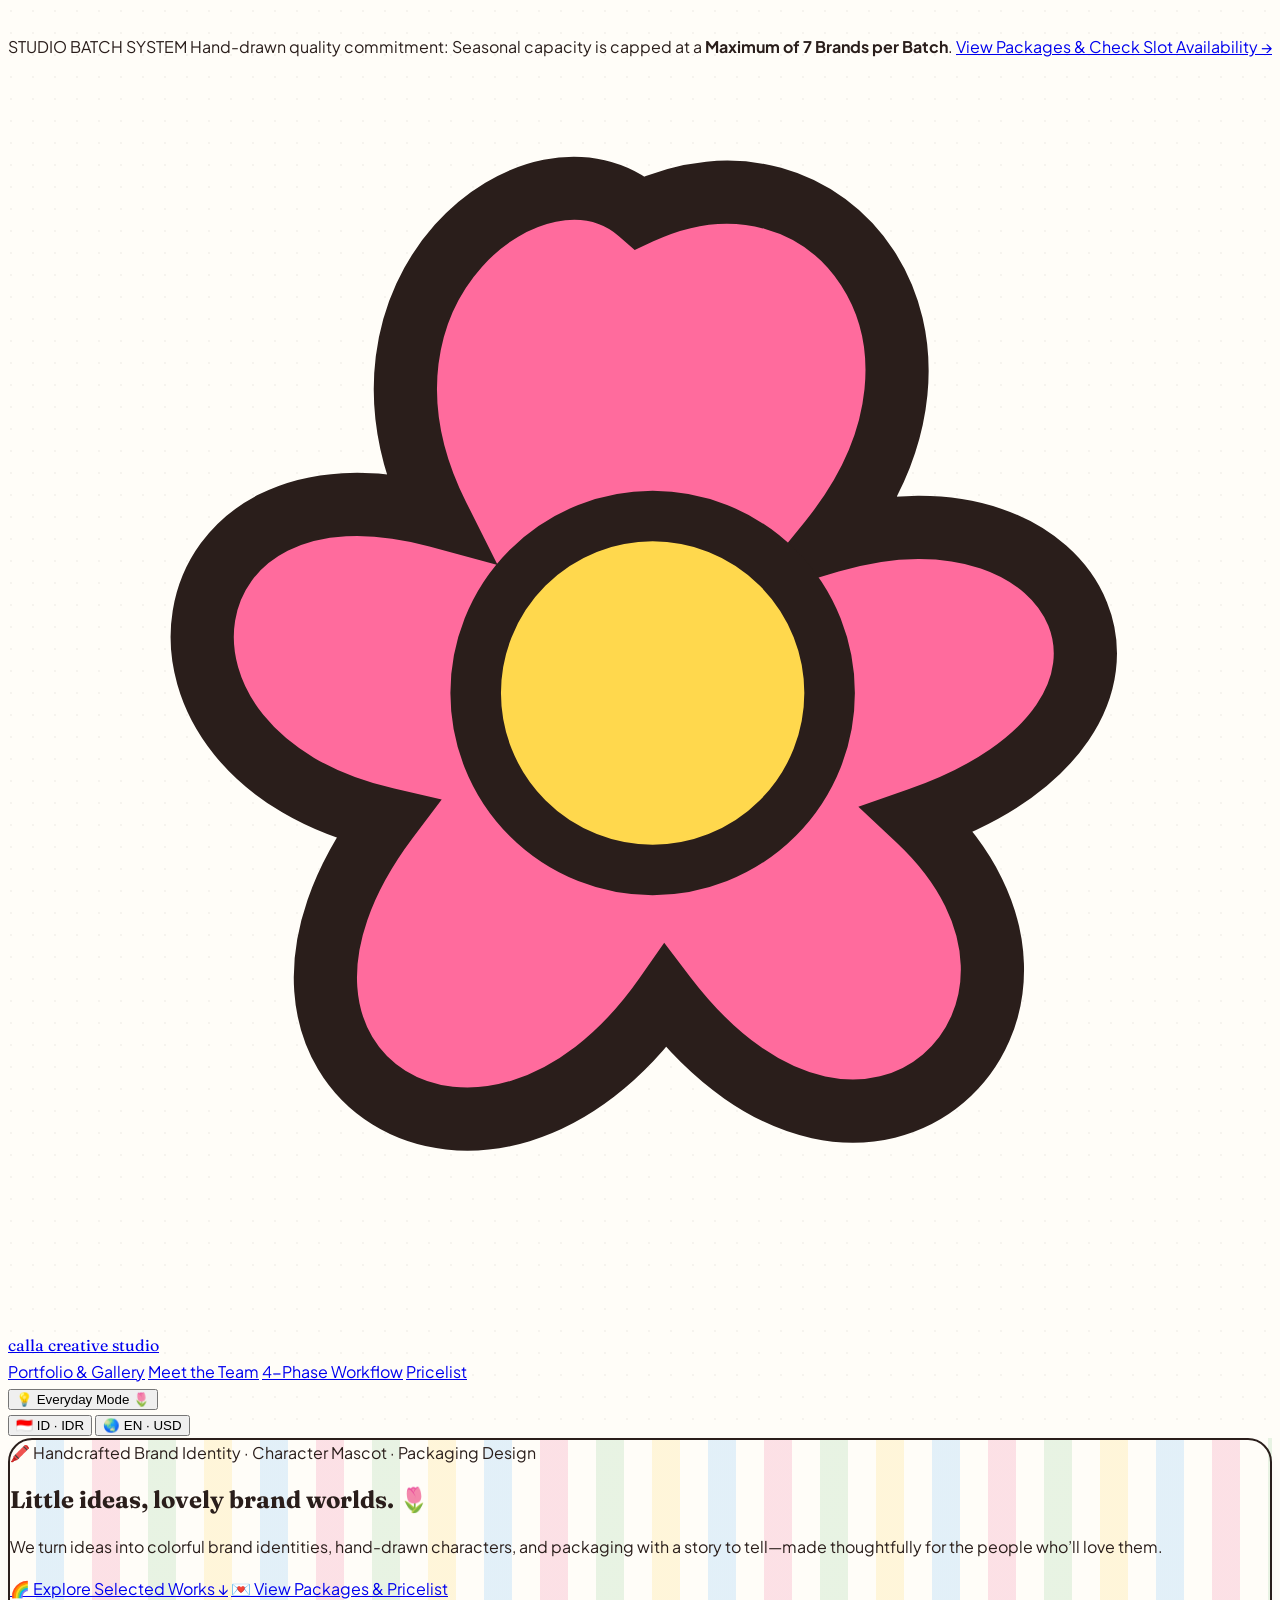
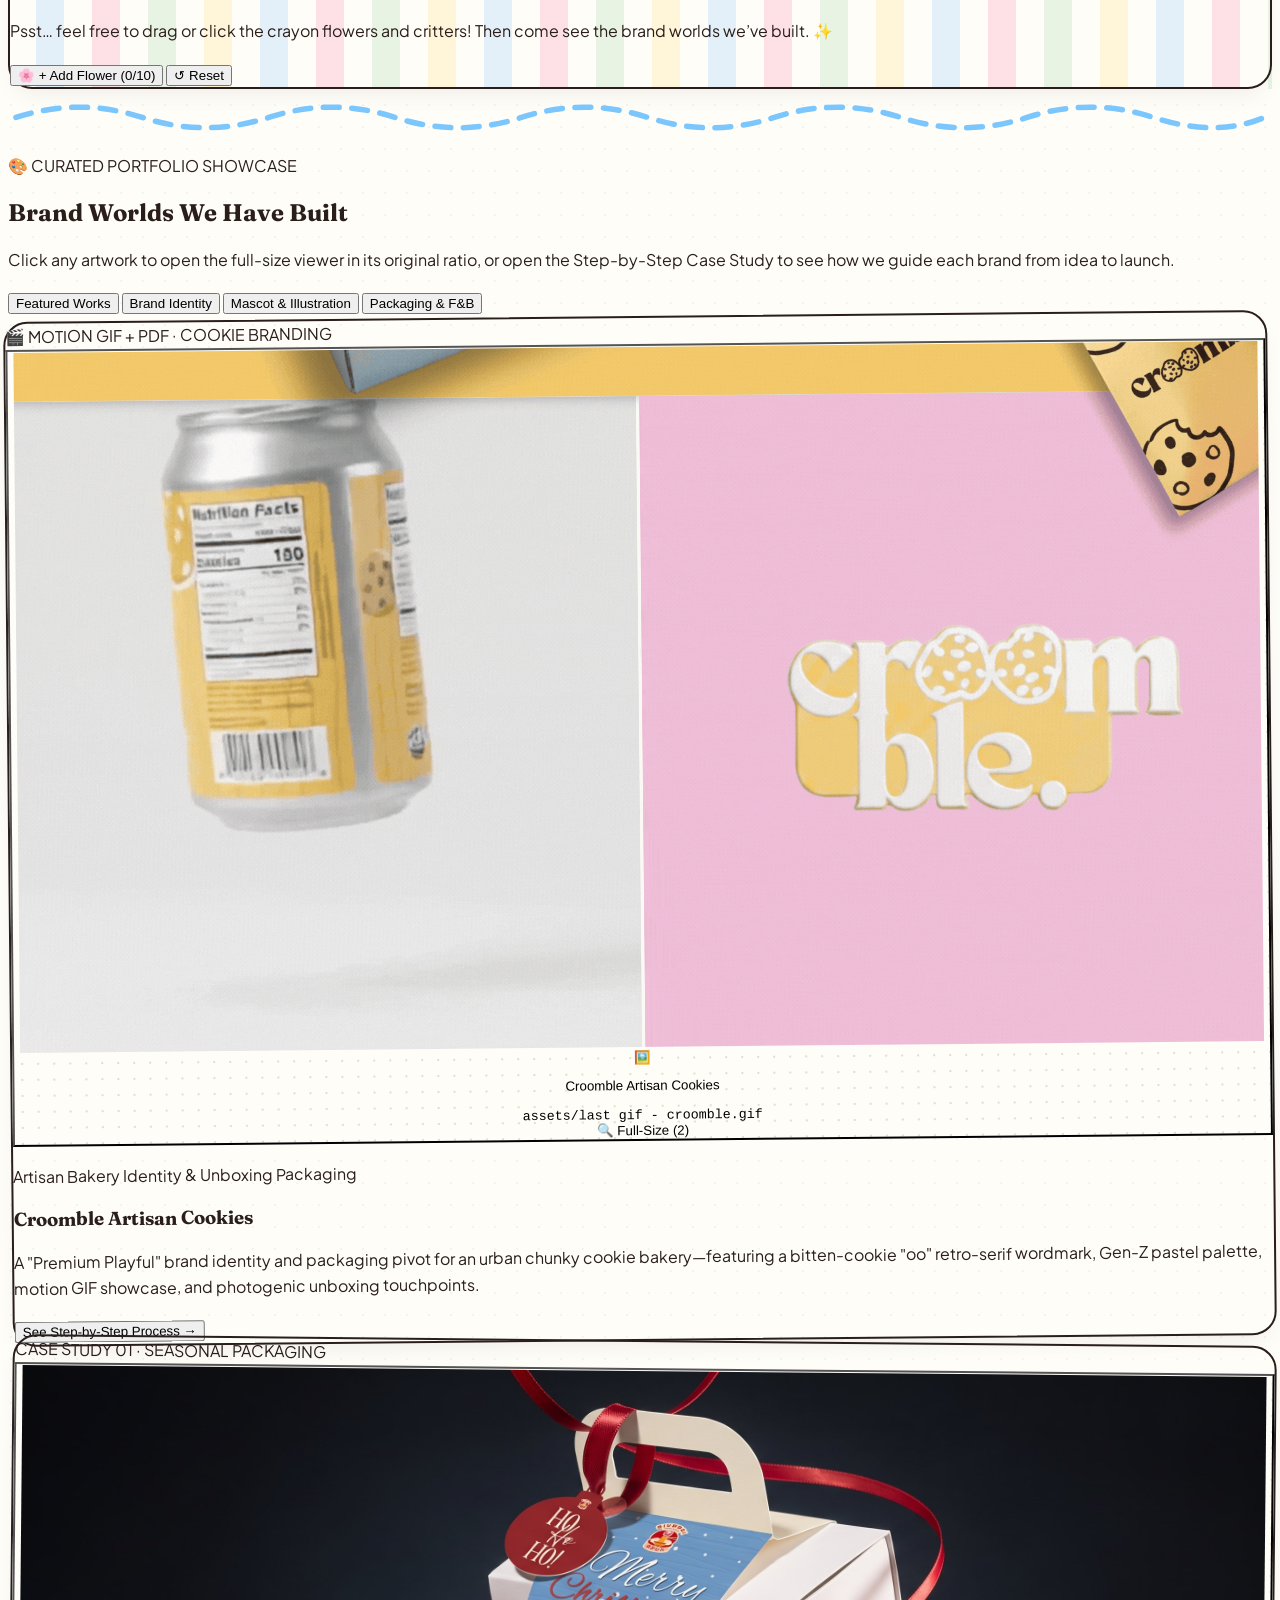
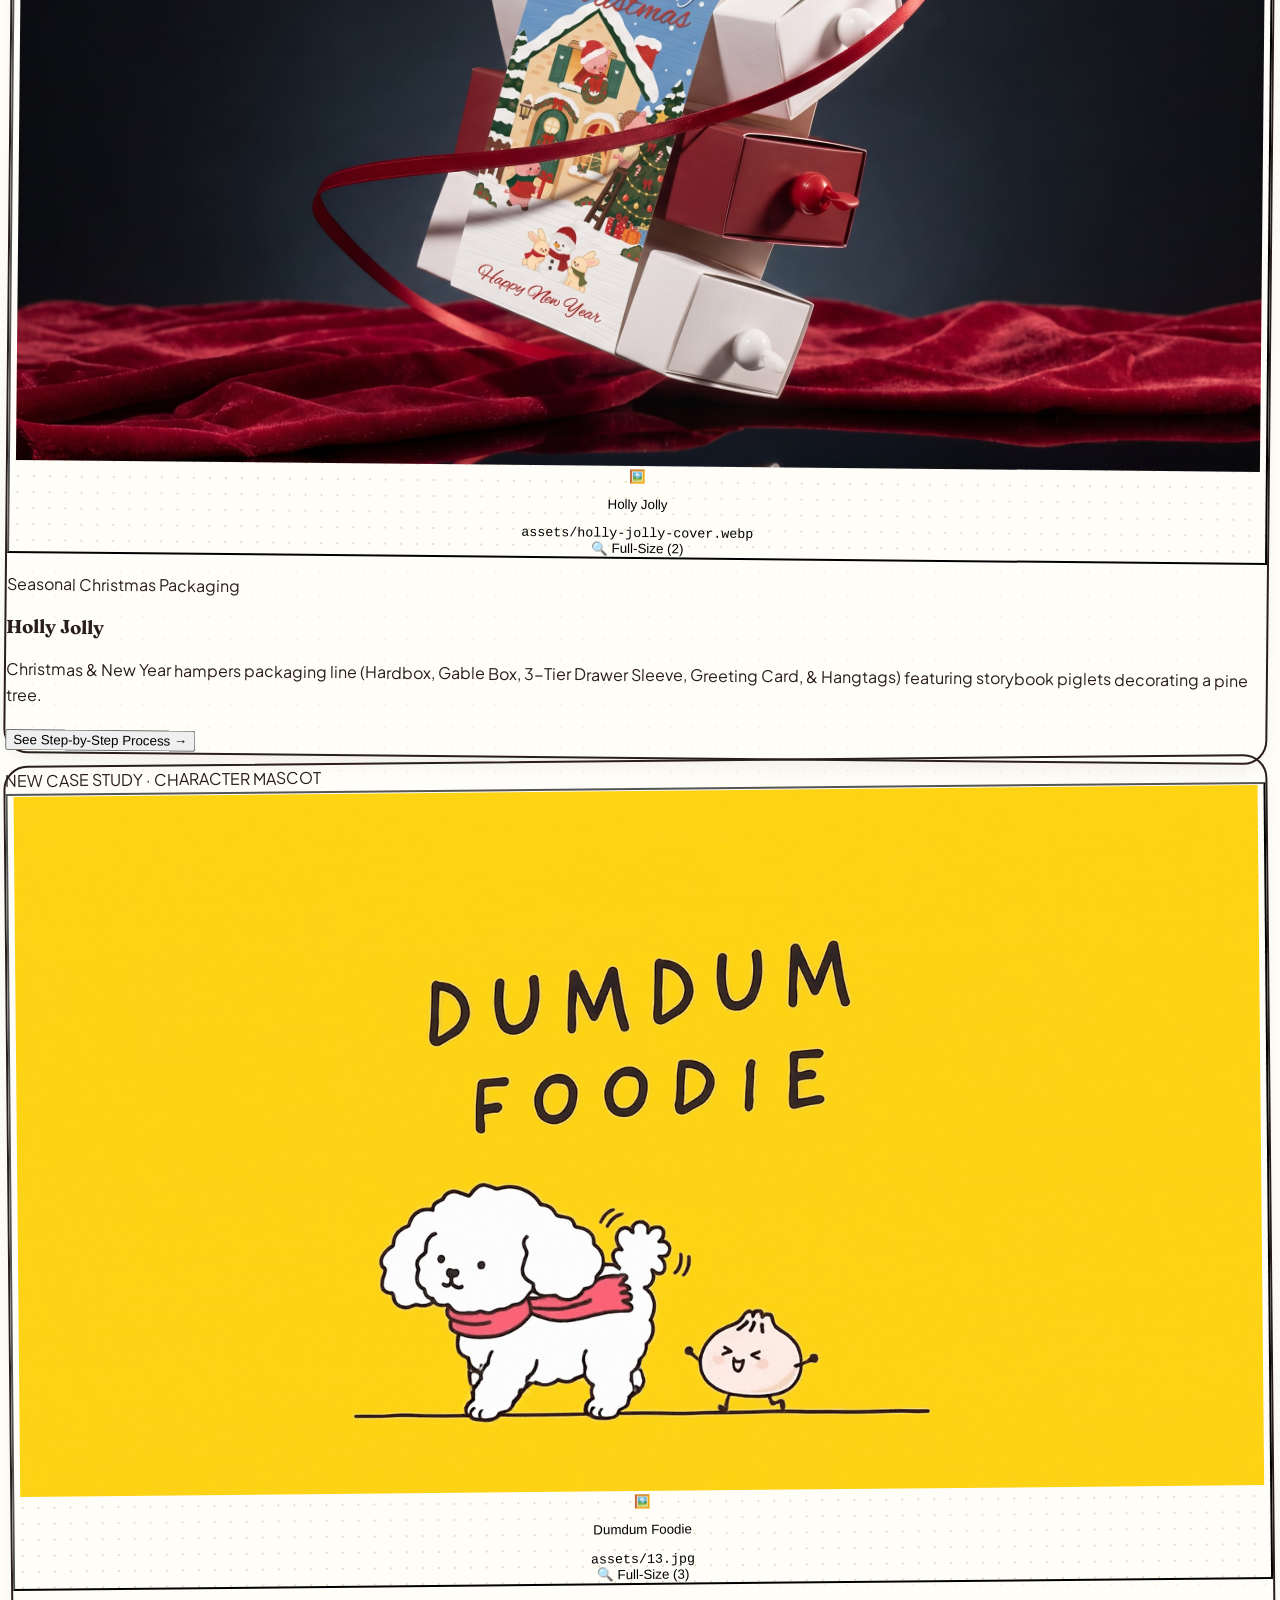
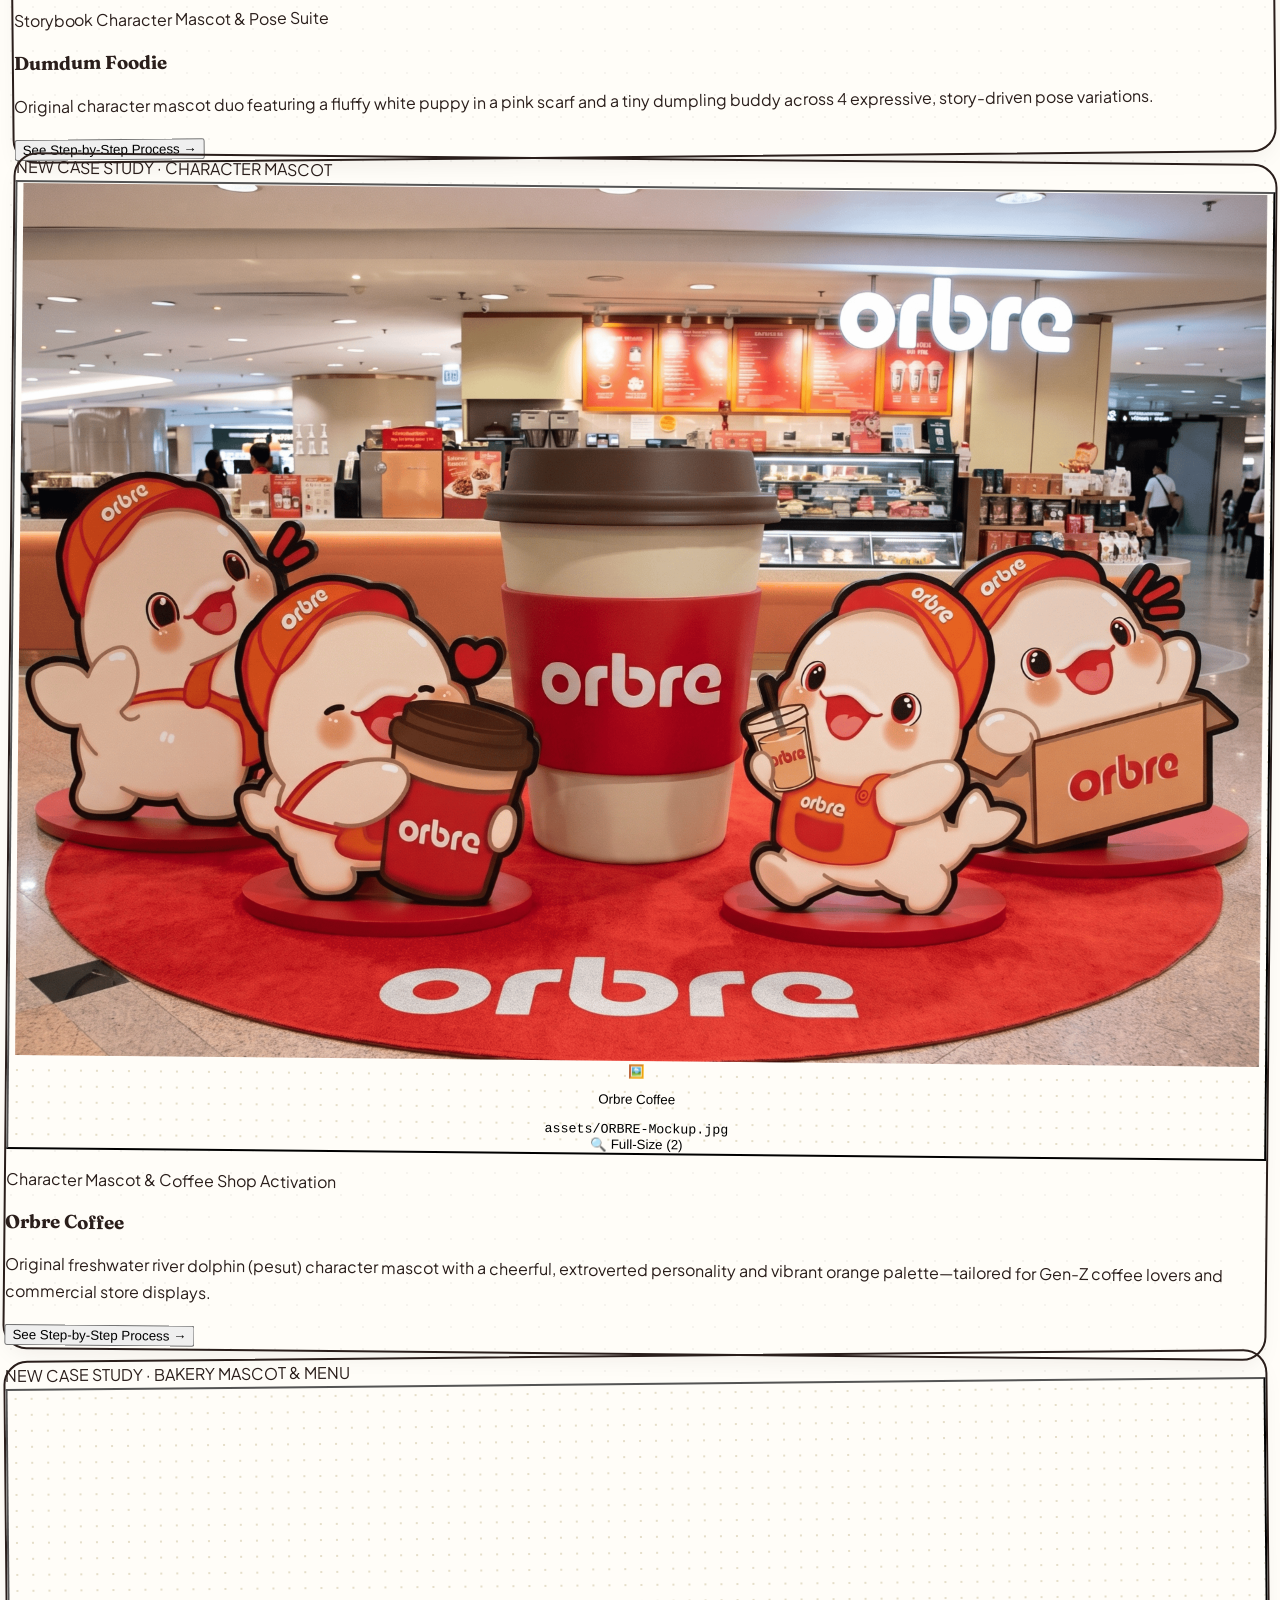
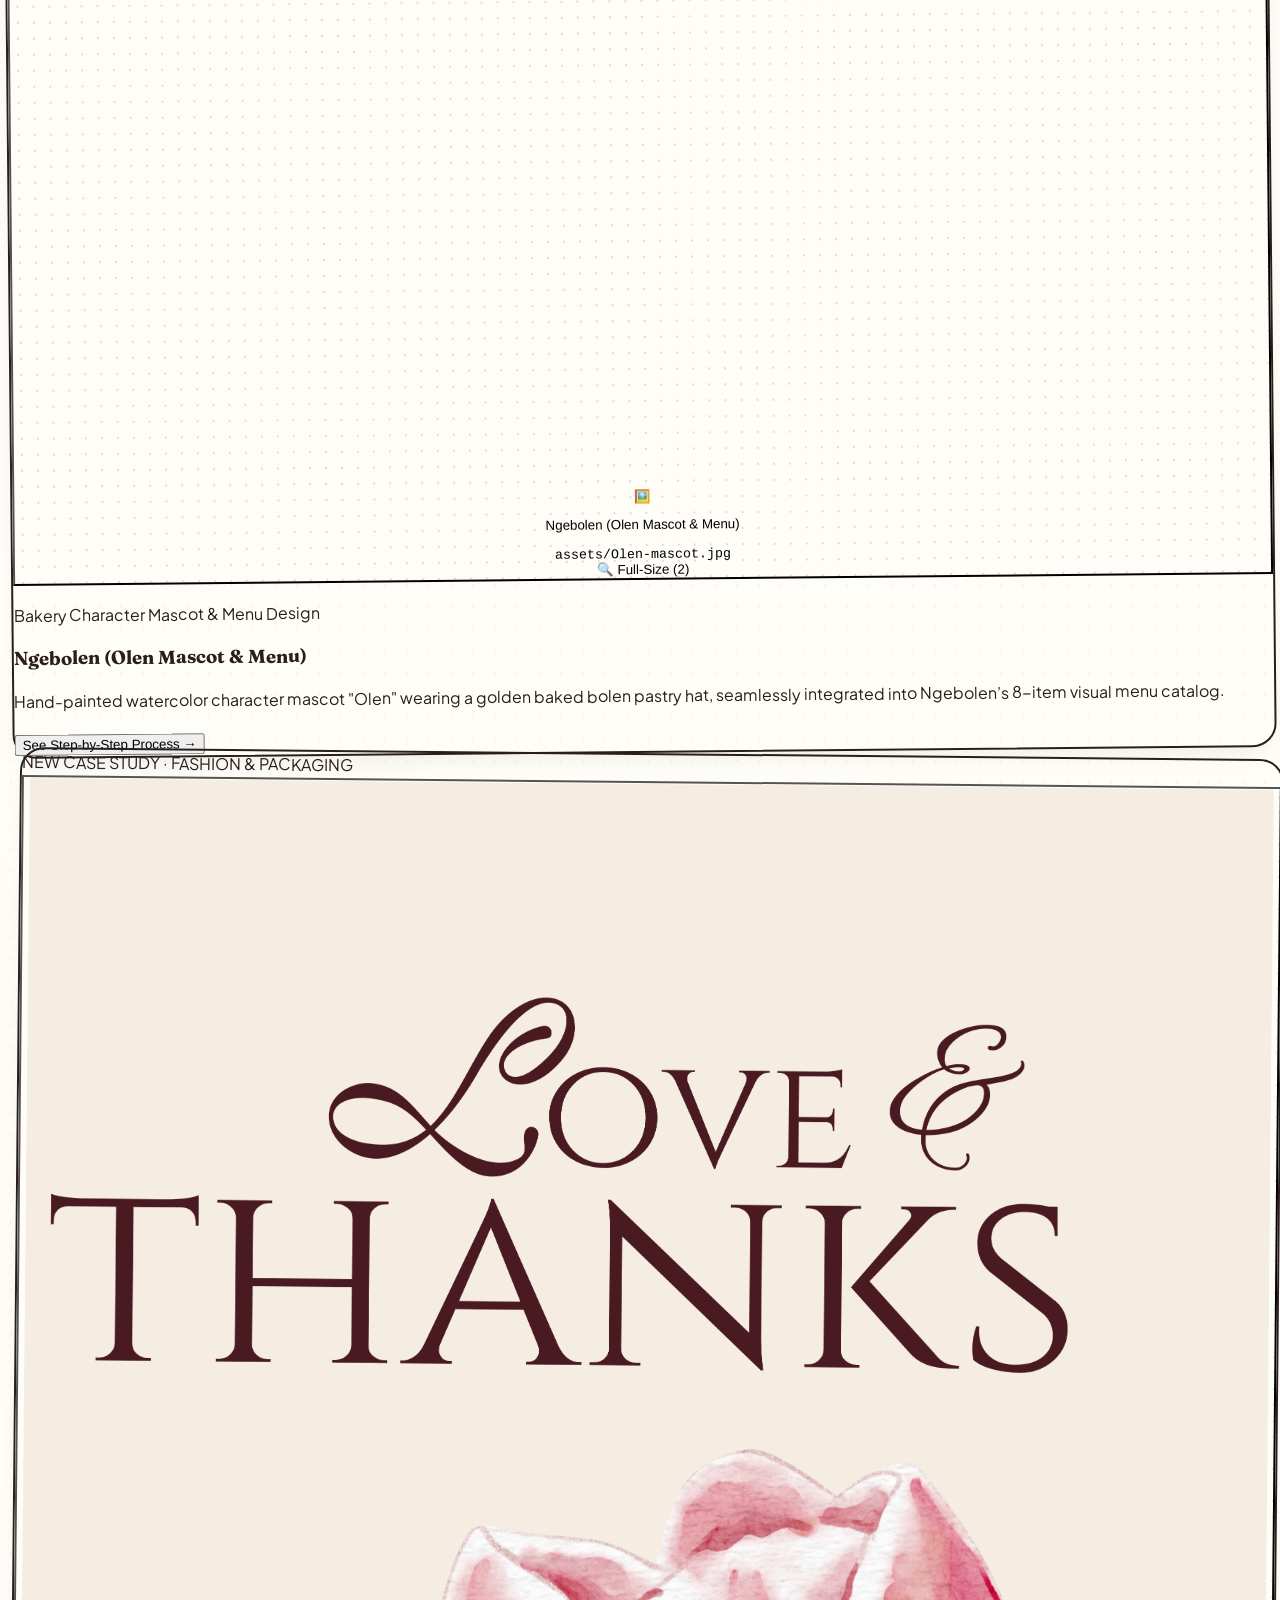
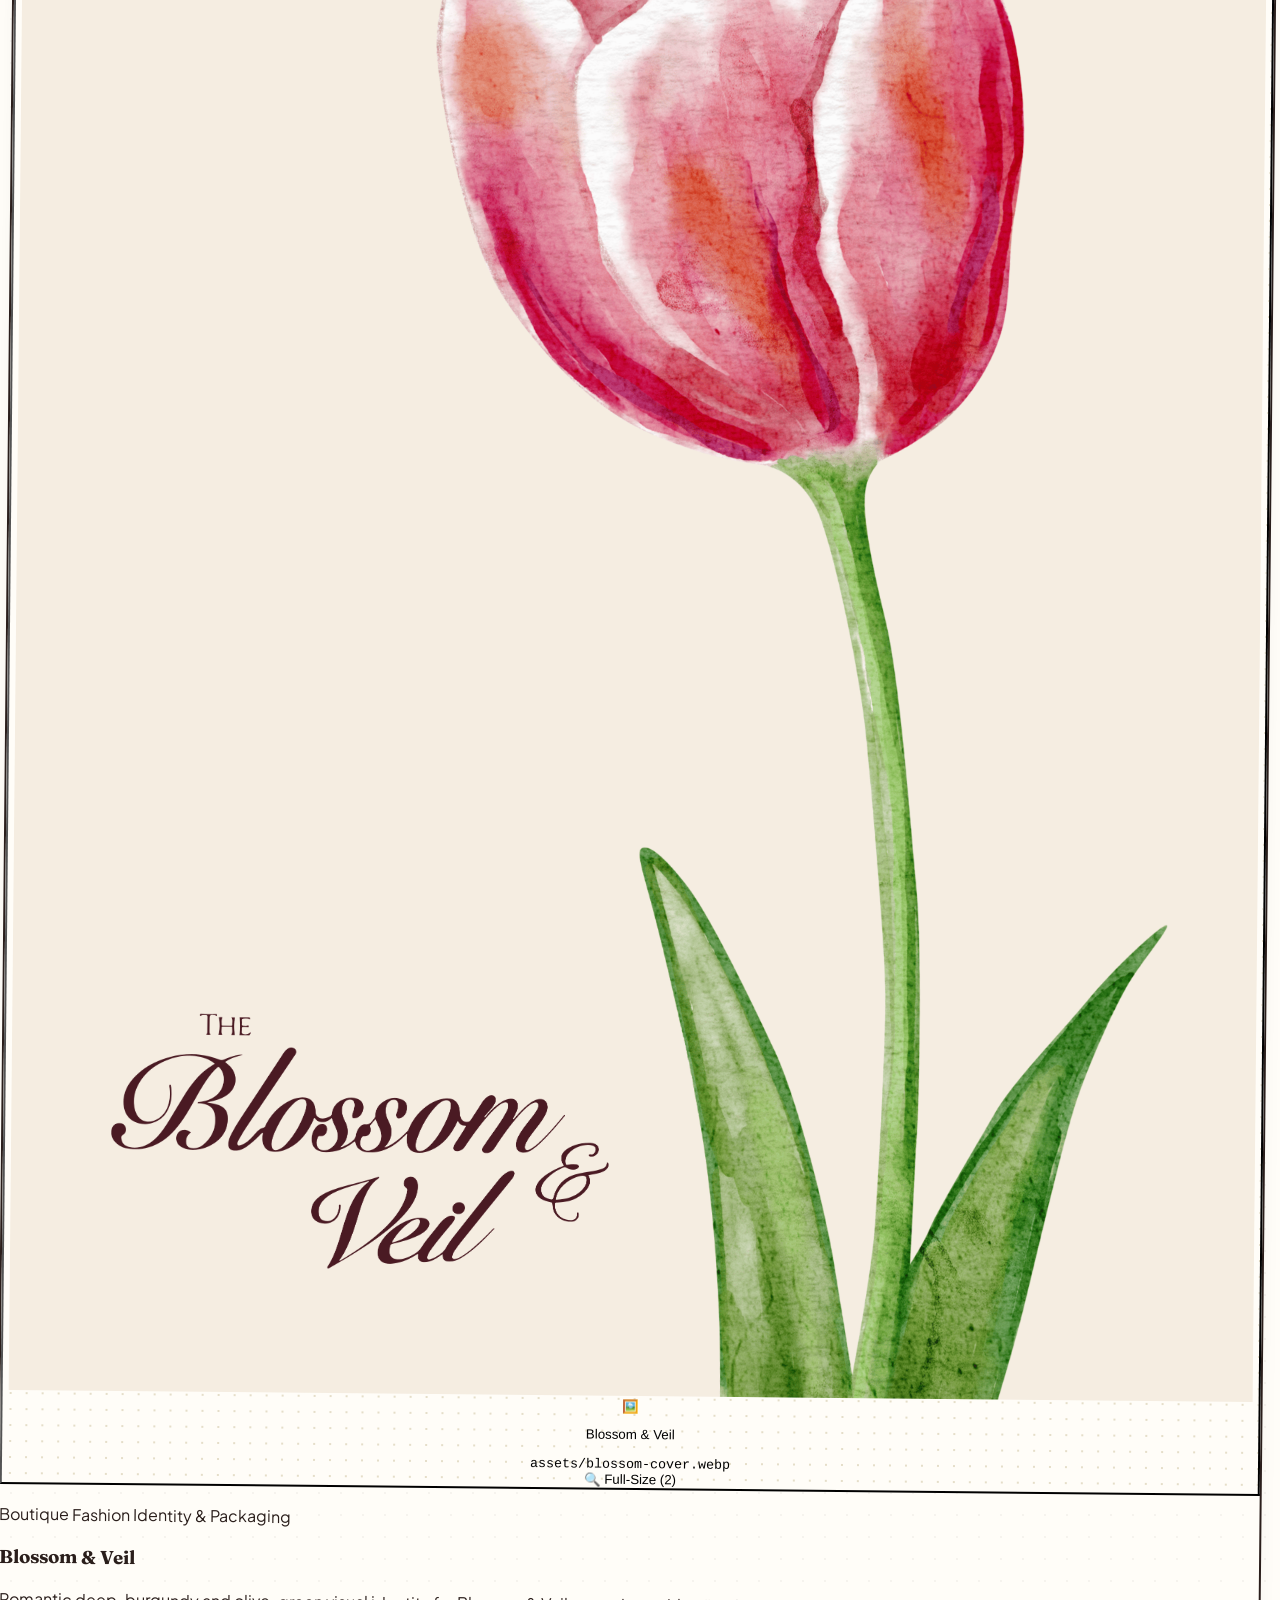
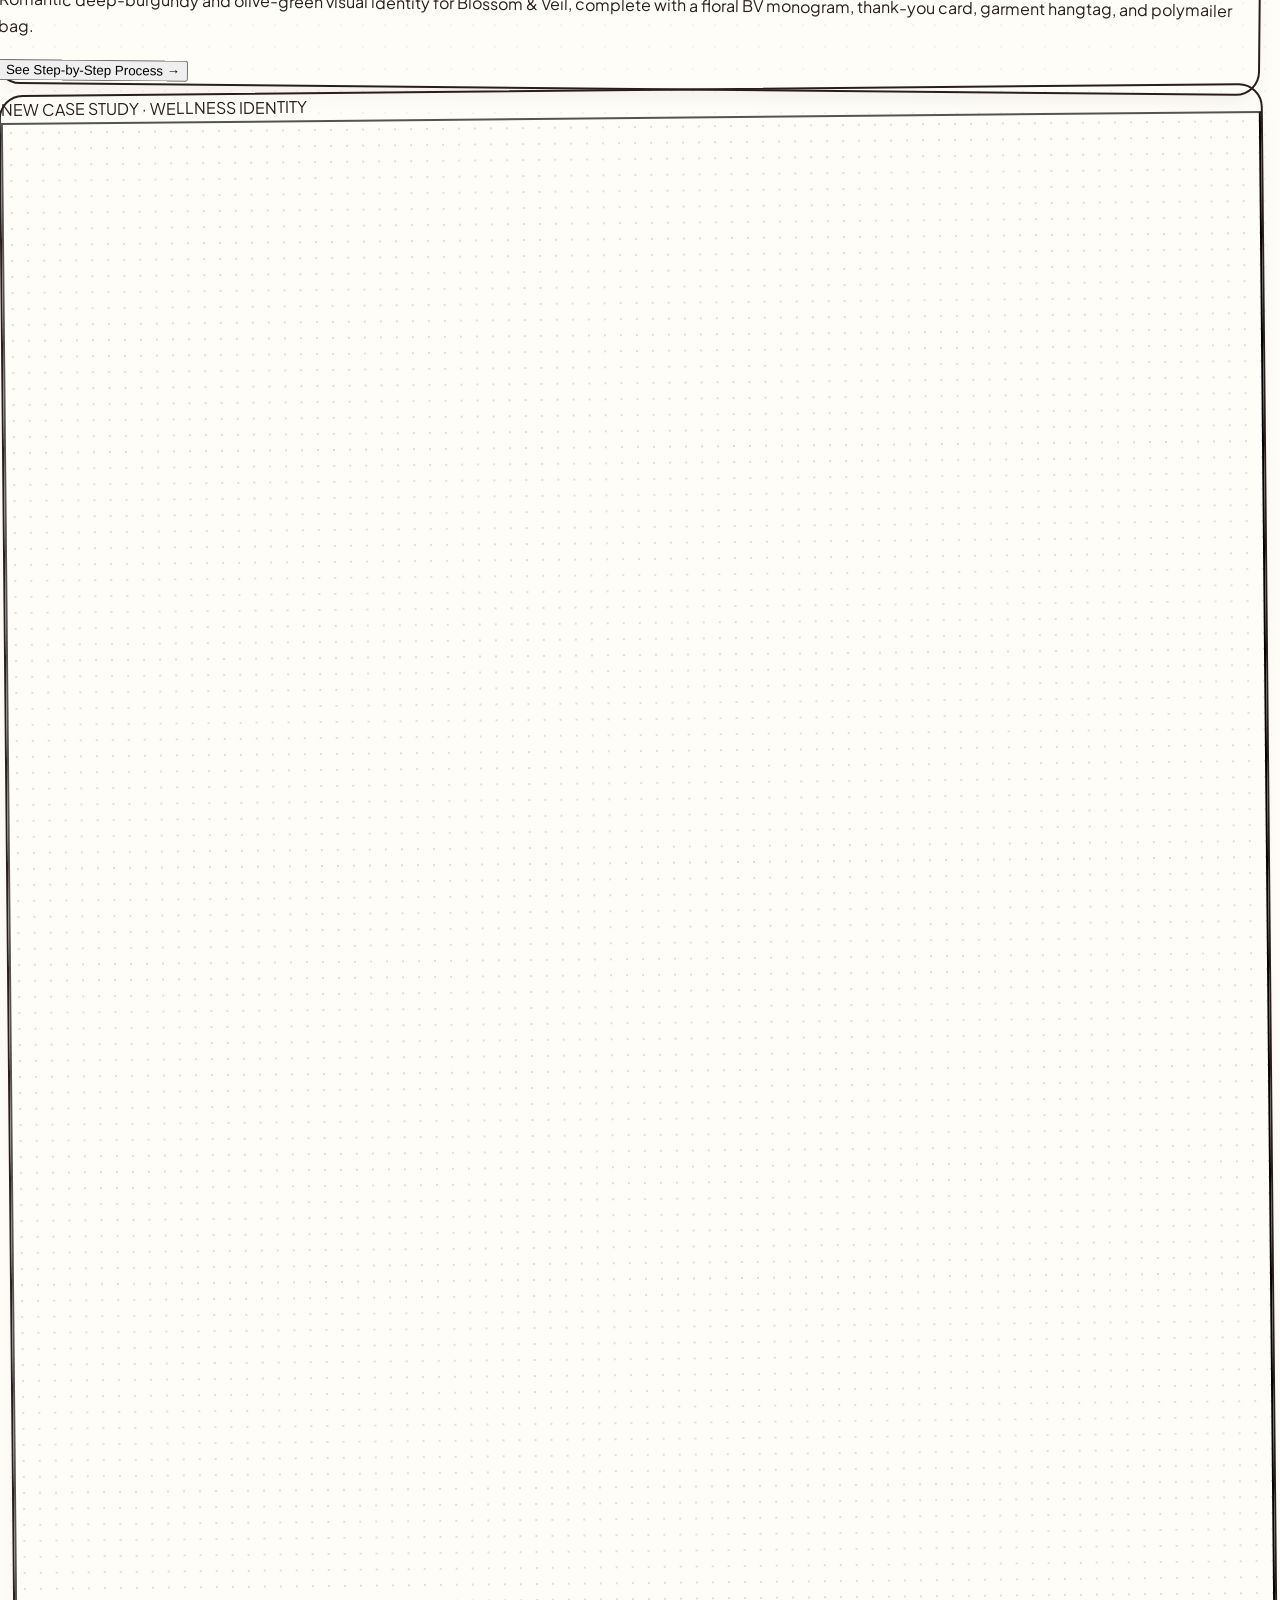
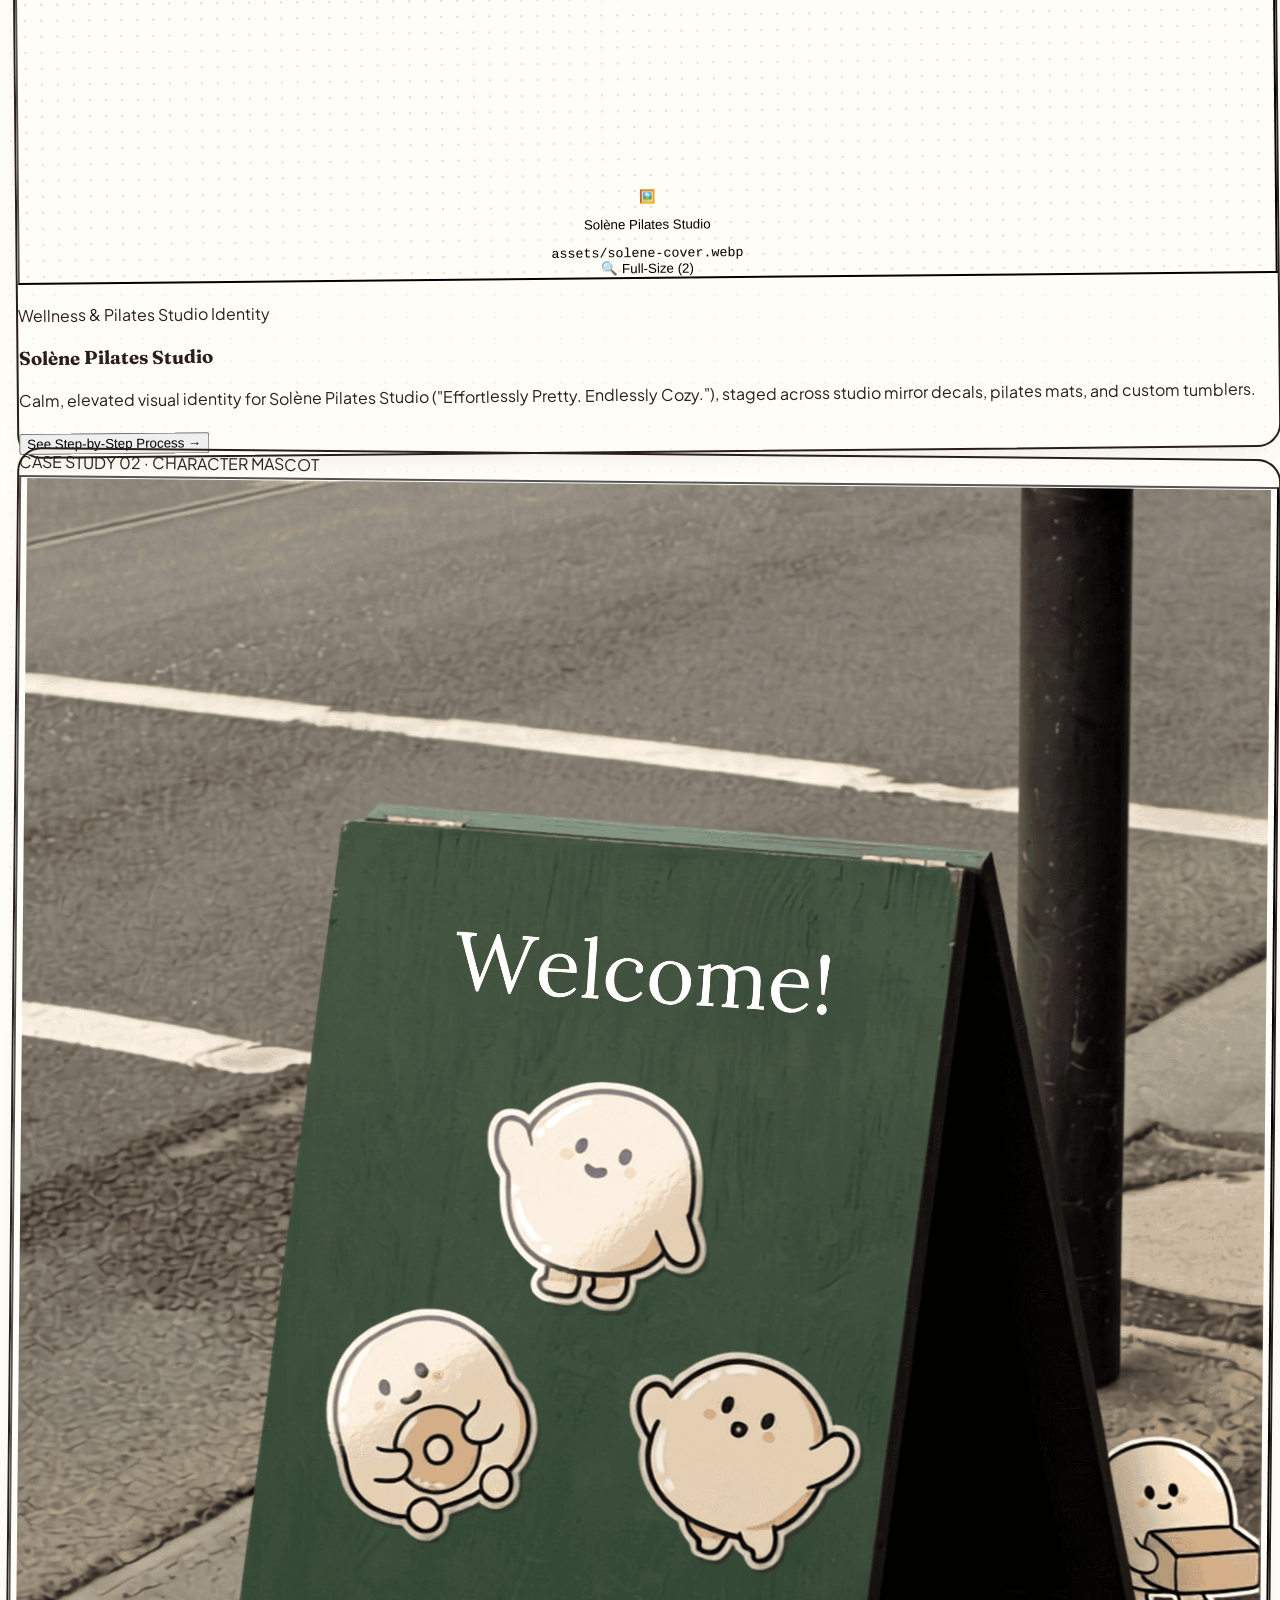
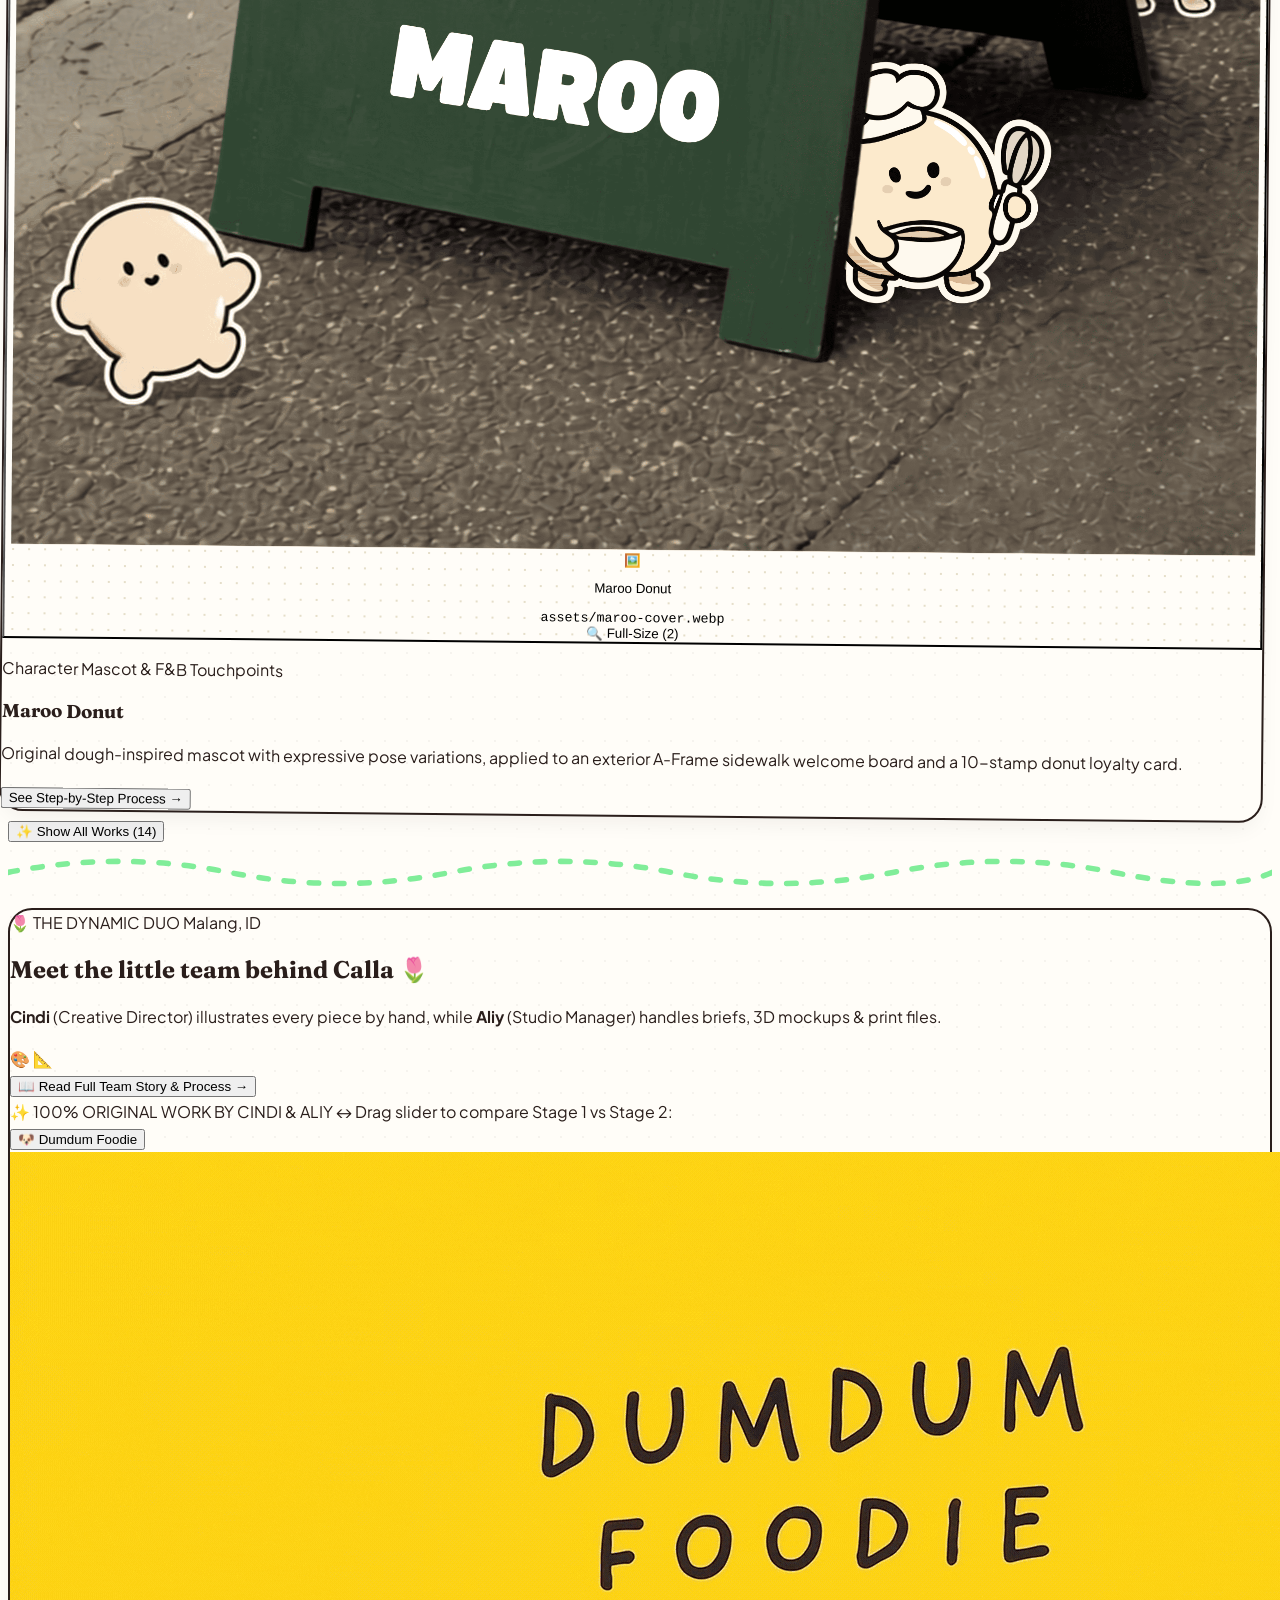
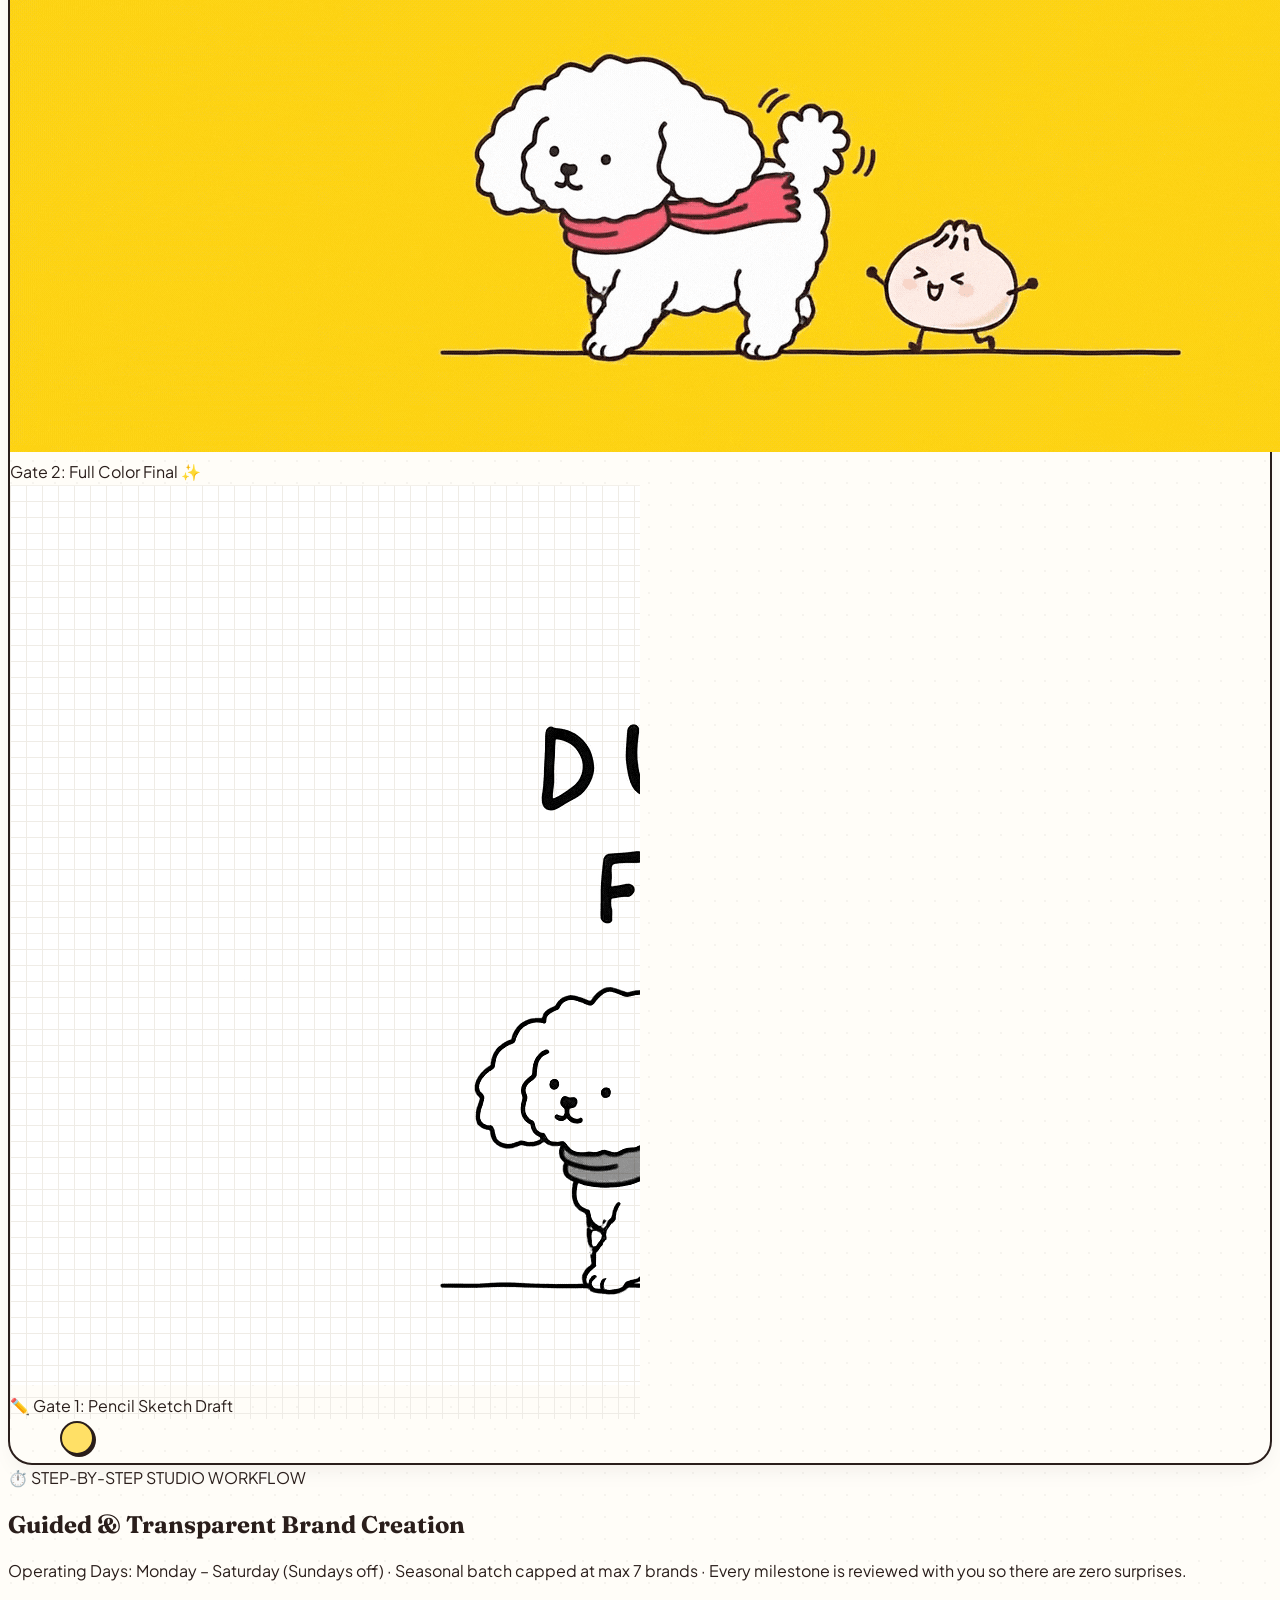
==== commit 48764fc8: "update-not-phising" ====
--- a/index.html
+++ b/index.html
@@ -3,6 +3,26 @@
 <head>
   <meta charset="UTF-8" />
   <meta name="viewport" content="width=device-width, initial-scale=1.0" />
+
+  <!-- GOOGLE SEARCH CONSOLE VERIFICATION META -->
+  <meta name="google-site-verification" content="google6fe6b16b470e04ca" />
+
+  <!-- FAVICON RESMI STUDIO -->
+  <link rel="icon" type="image/svg+xml" href="data:image/svg+xml,<svg xmlns='http://www.w3.org/2000/svg' viewBox='0 0 100 100'><text y='.9em' font-size='90'>🌷</text></svg>" />
+
+  <!-- OPEN GRAPH META (PREVIEW WHATSAPP, IMESSAGE & MEDIA SOSIAL GLOBAL) -->
+  <meta property="og:type" content="website" />
+  <meta property="og:url" content="https://aliyachmada.github.io/callastudio/" />
+  <meta property="og:title" content="Calla Creative Studio — Storybook Branding & Packaging" />
+  <meta property="og:description" content="Handcrafted brand identities, character mascots, and packaging design studio based in Malang, Indonesia." />
+  <meta property="og:image" content="https://aliyachmada.github.io/callastudio/assets/ORBRE%20Mockup.jpg" />
+
+  <!-- TWITTER / X CARD META -->
+  <meta name="twitter:card" content="summary_large_image" />
+  <meta name="twitter:title" content="Calla Creative Studio — Storybook Branding & Packaging" />
+  <meta name="twitter:description" content="Handcrafted brand identities, character mascots, and packaging design studio." />
+  <meta name="twitter:image" content="https://aliyachmada.github.io/callastudio/assets/ORBRE%20Mockup.jpg" />
+
   <title>Calla Creative Studio — Storybook Branding, Mascot & Packaging</title>
   <script src="https://cdn.tailwindcss.com"></script>
   <link rel="preconnect" href="https://fonts.googleapis.com">
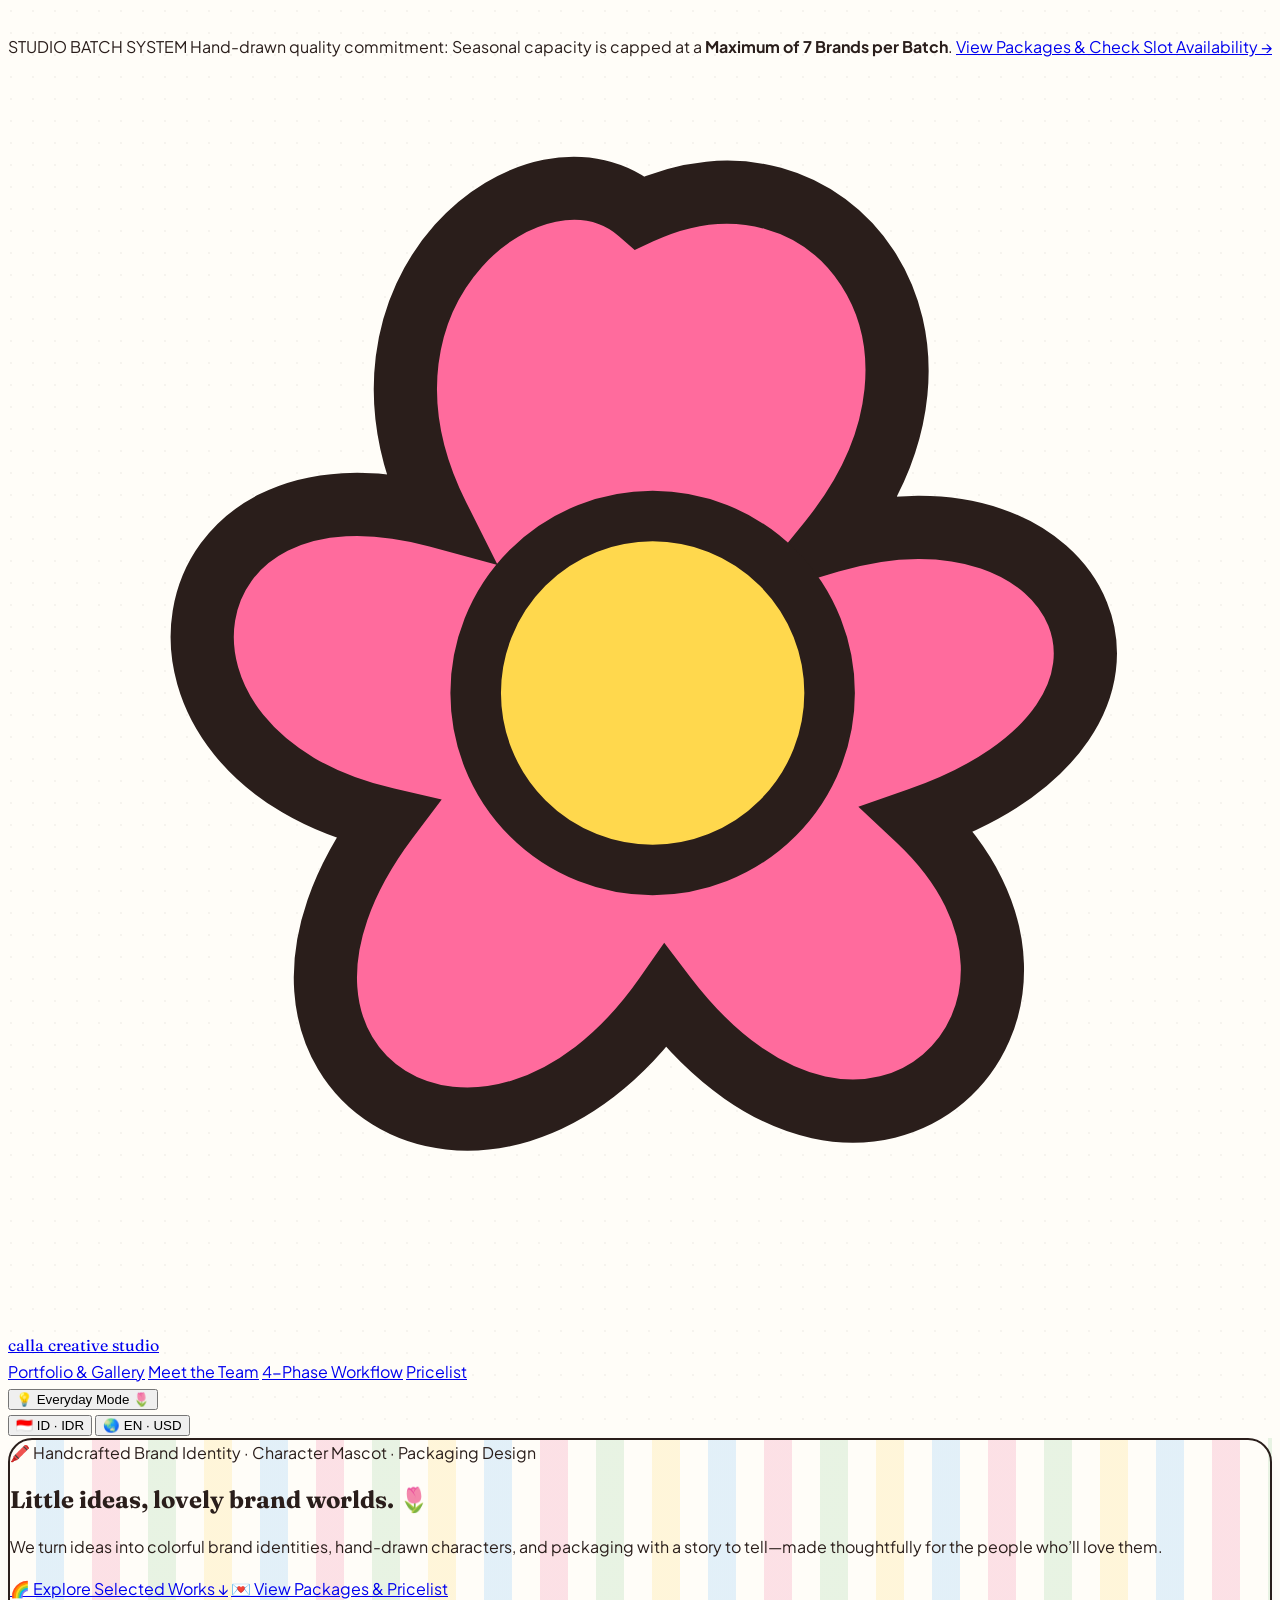
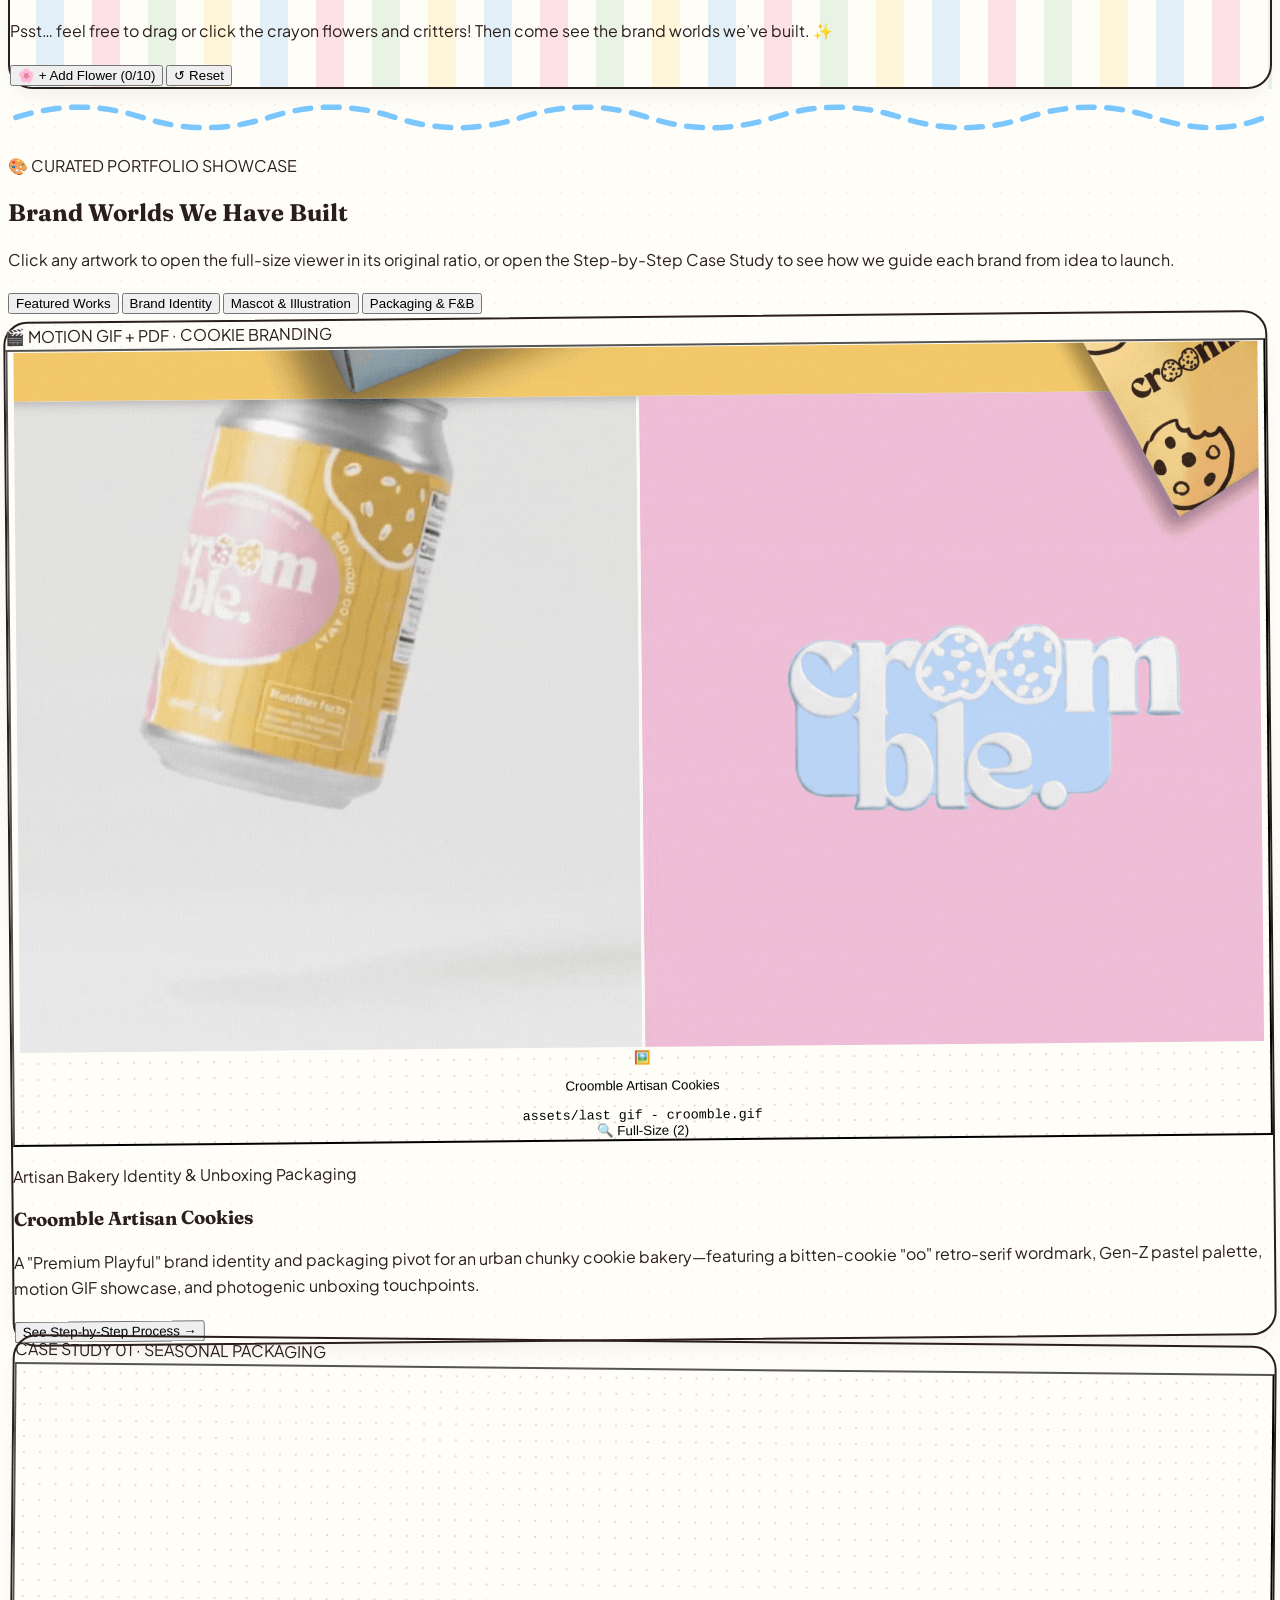
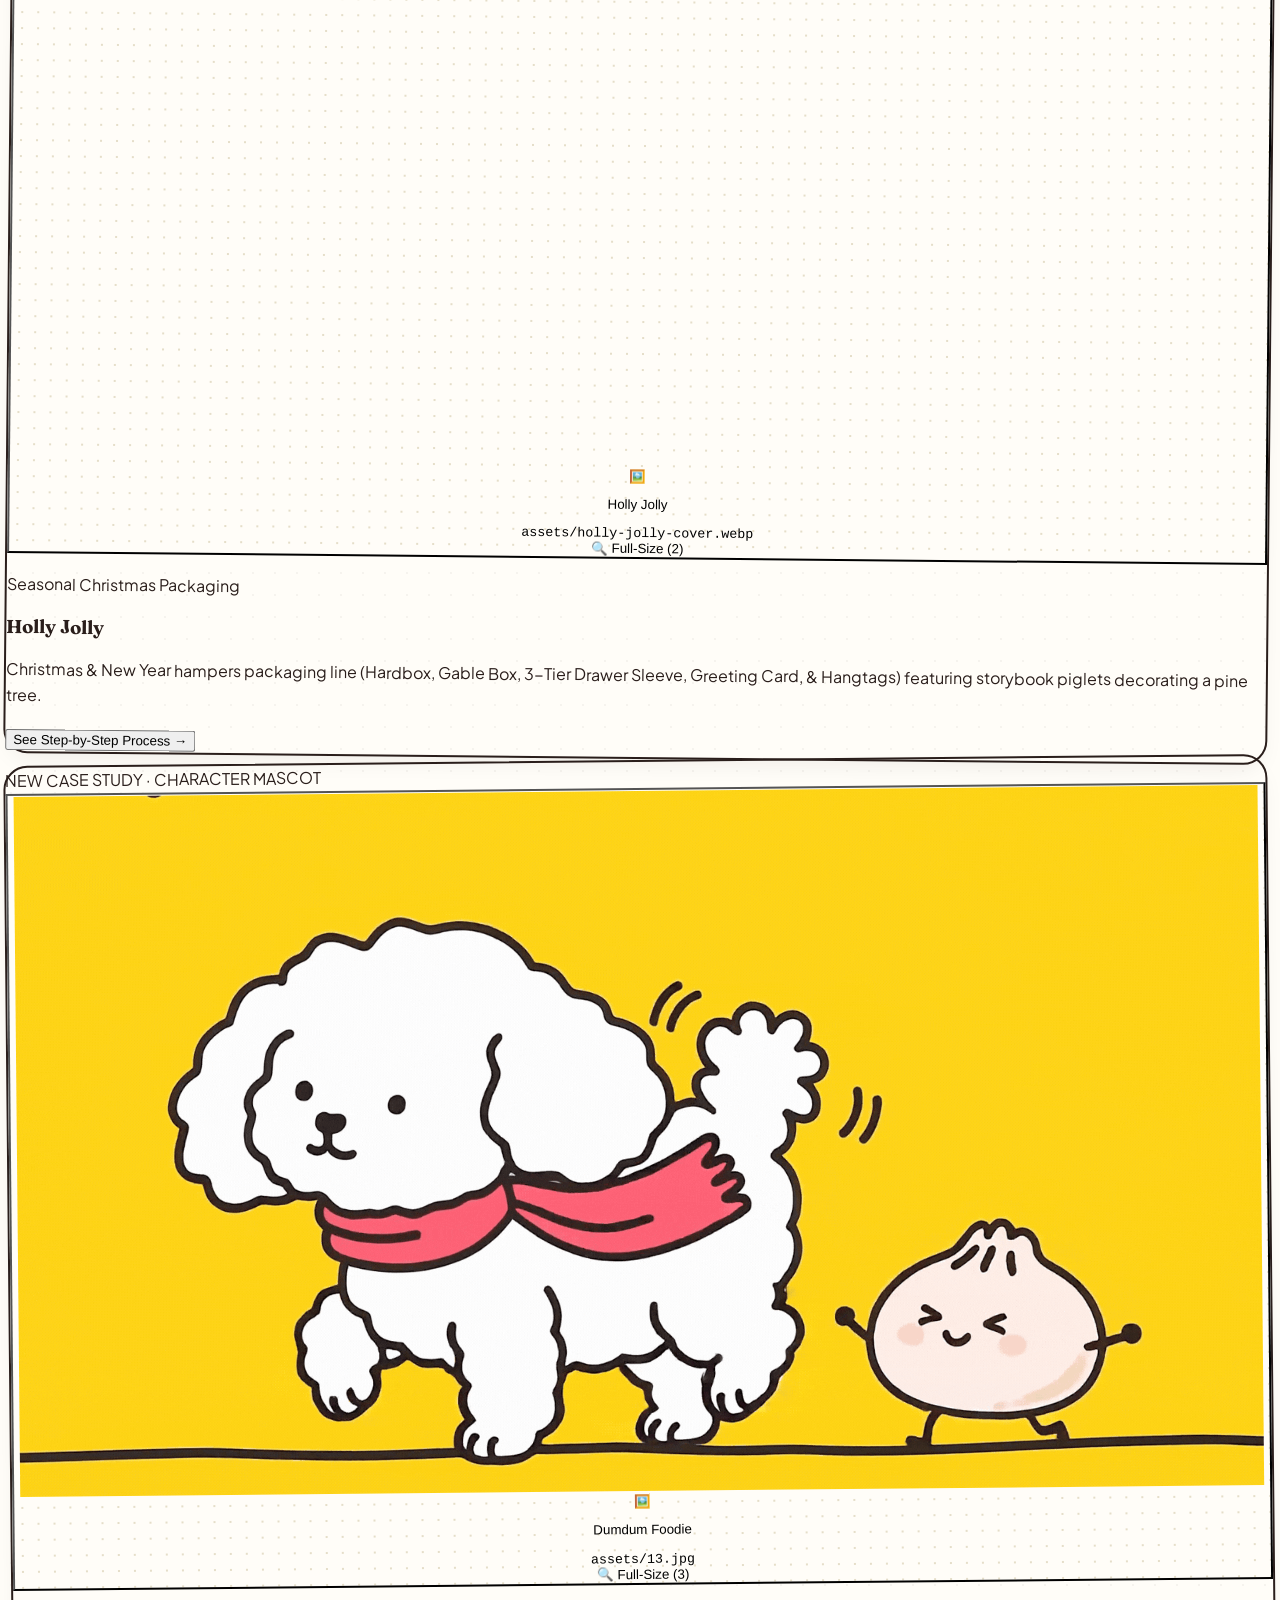
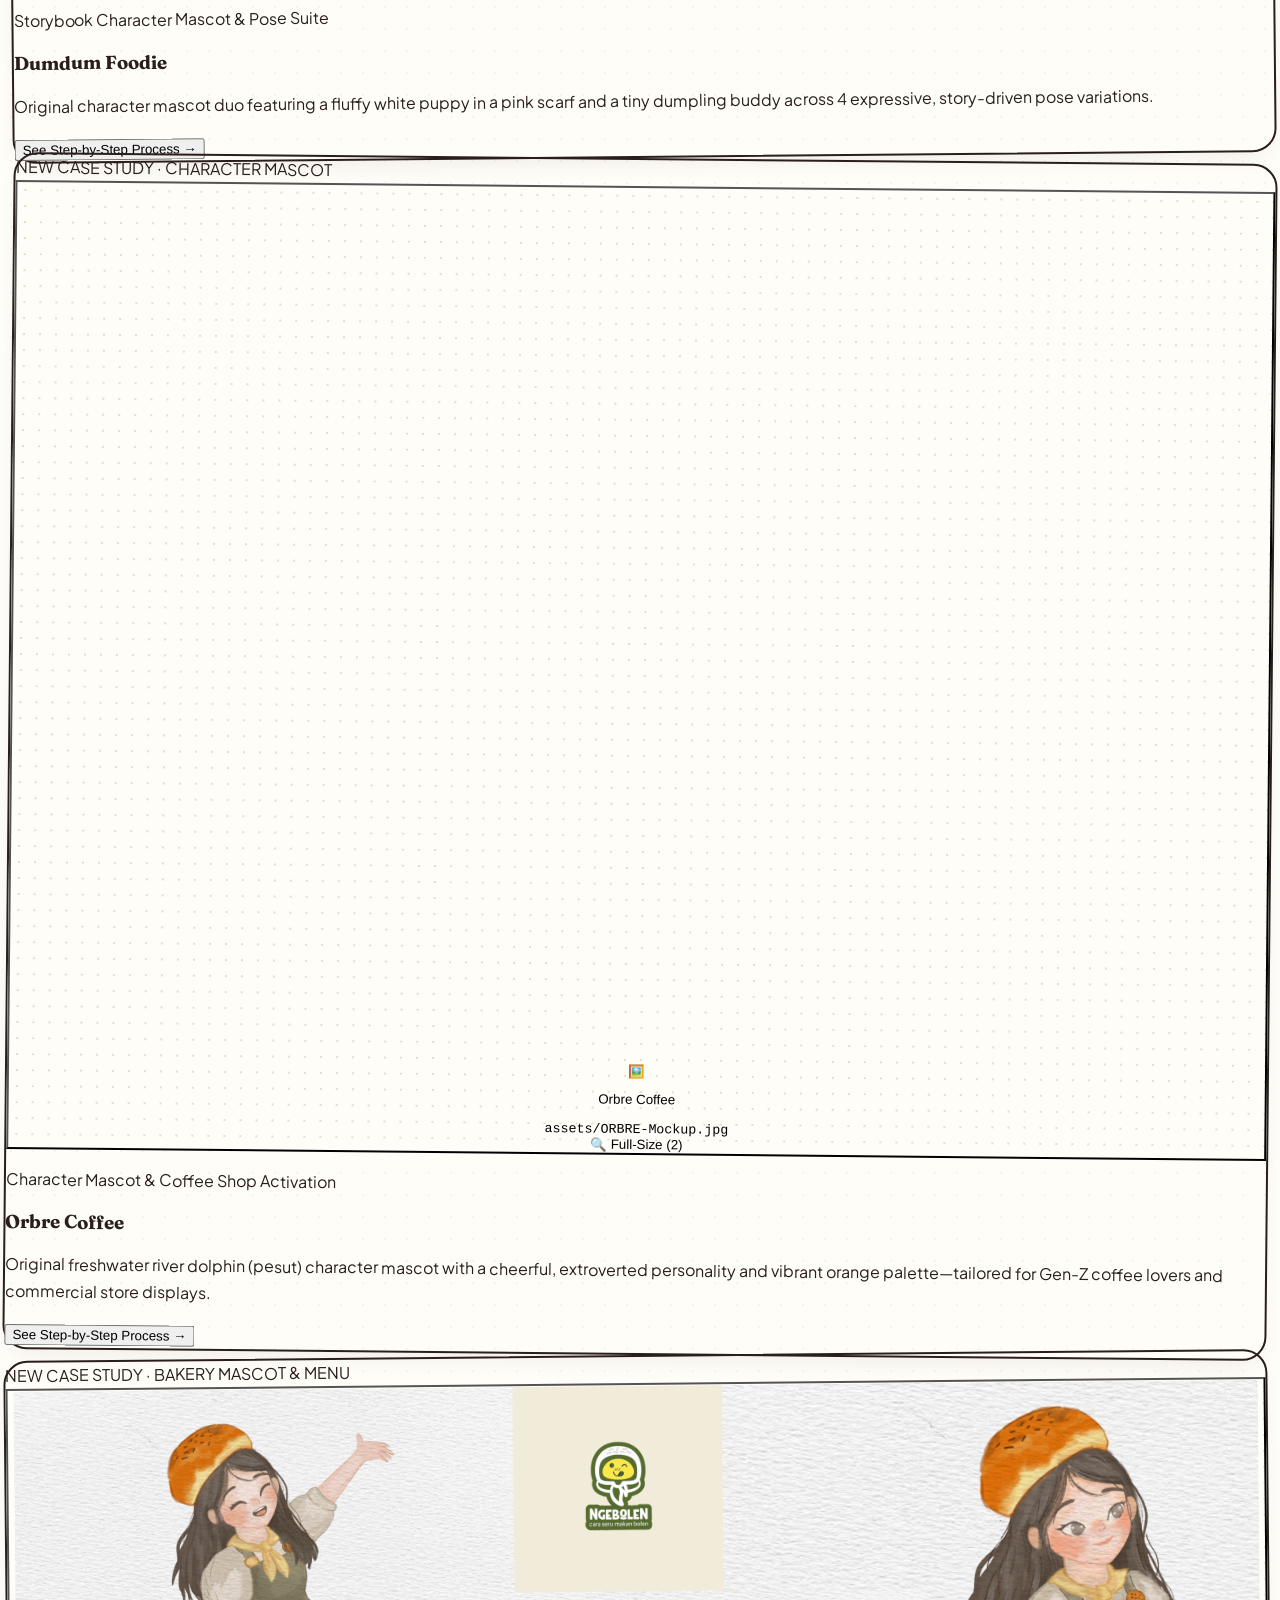
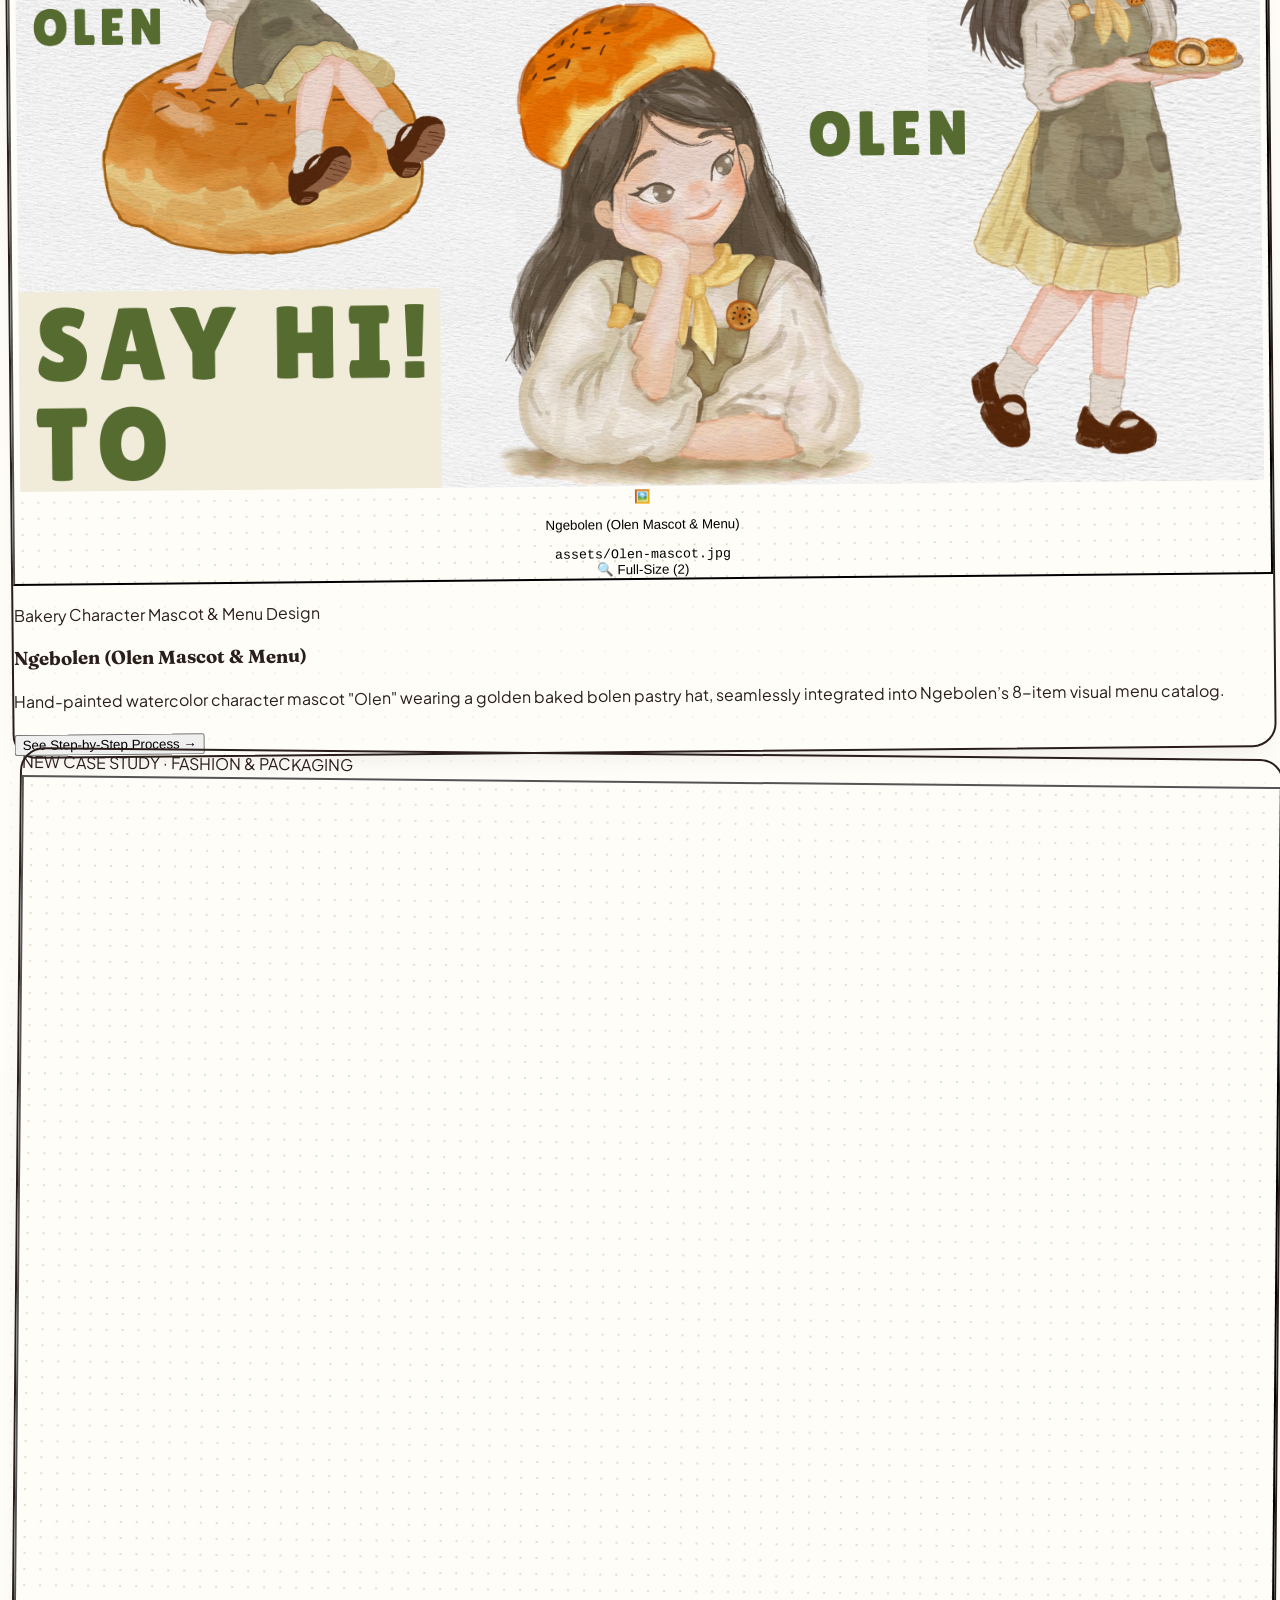
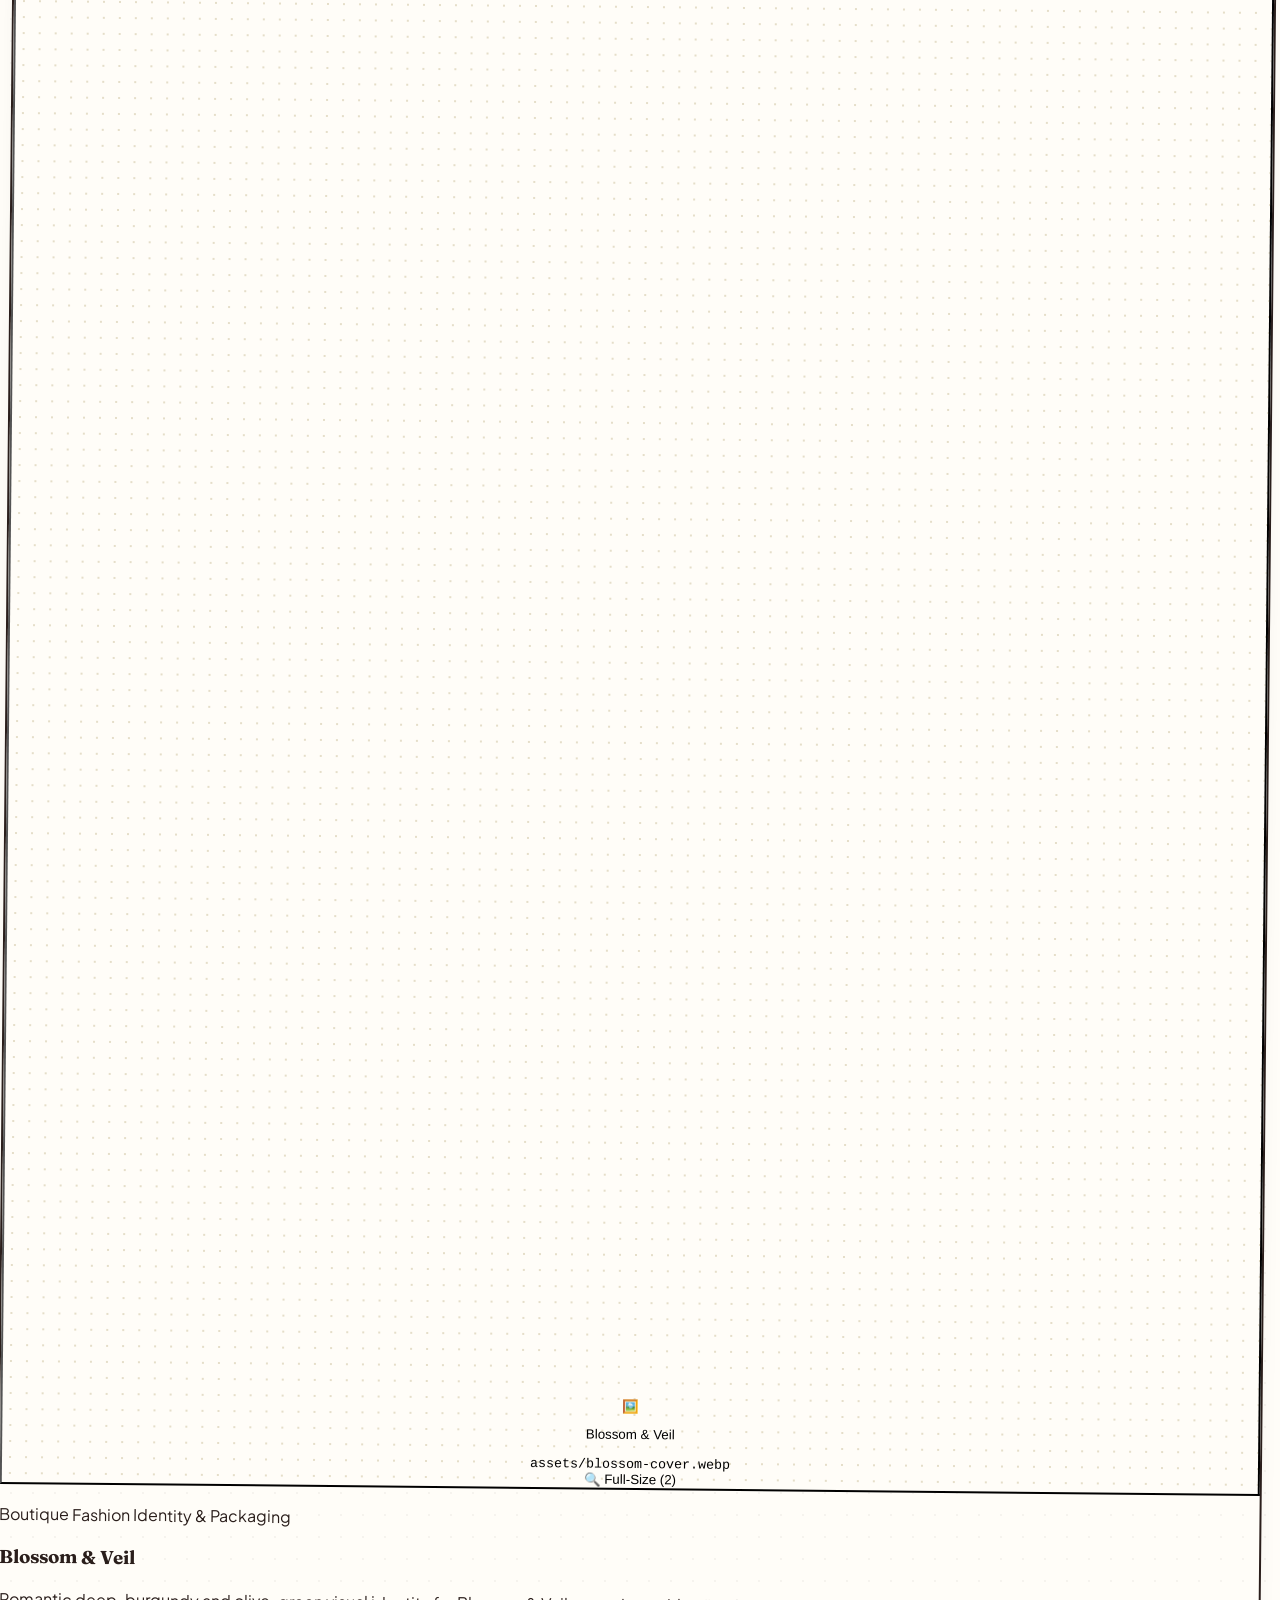
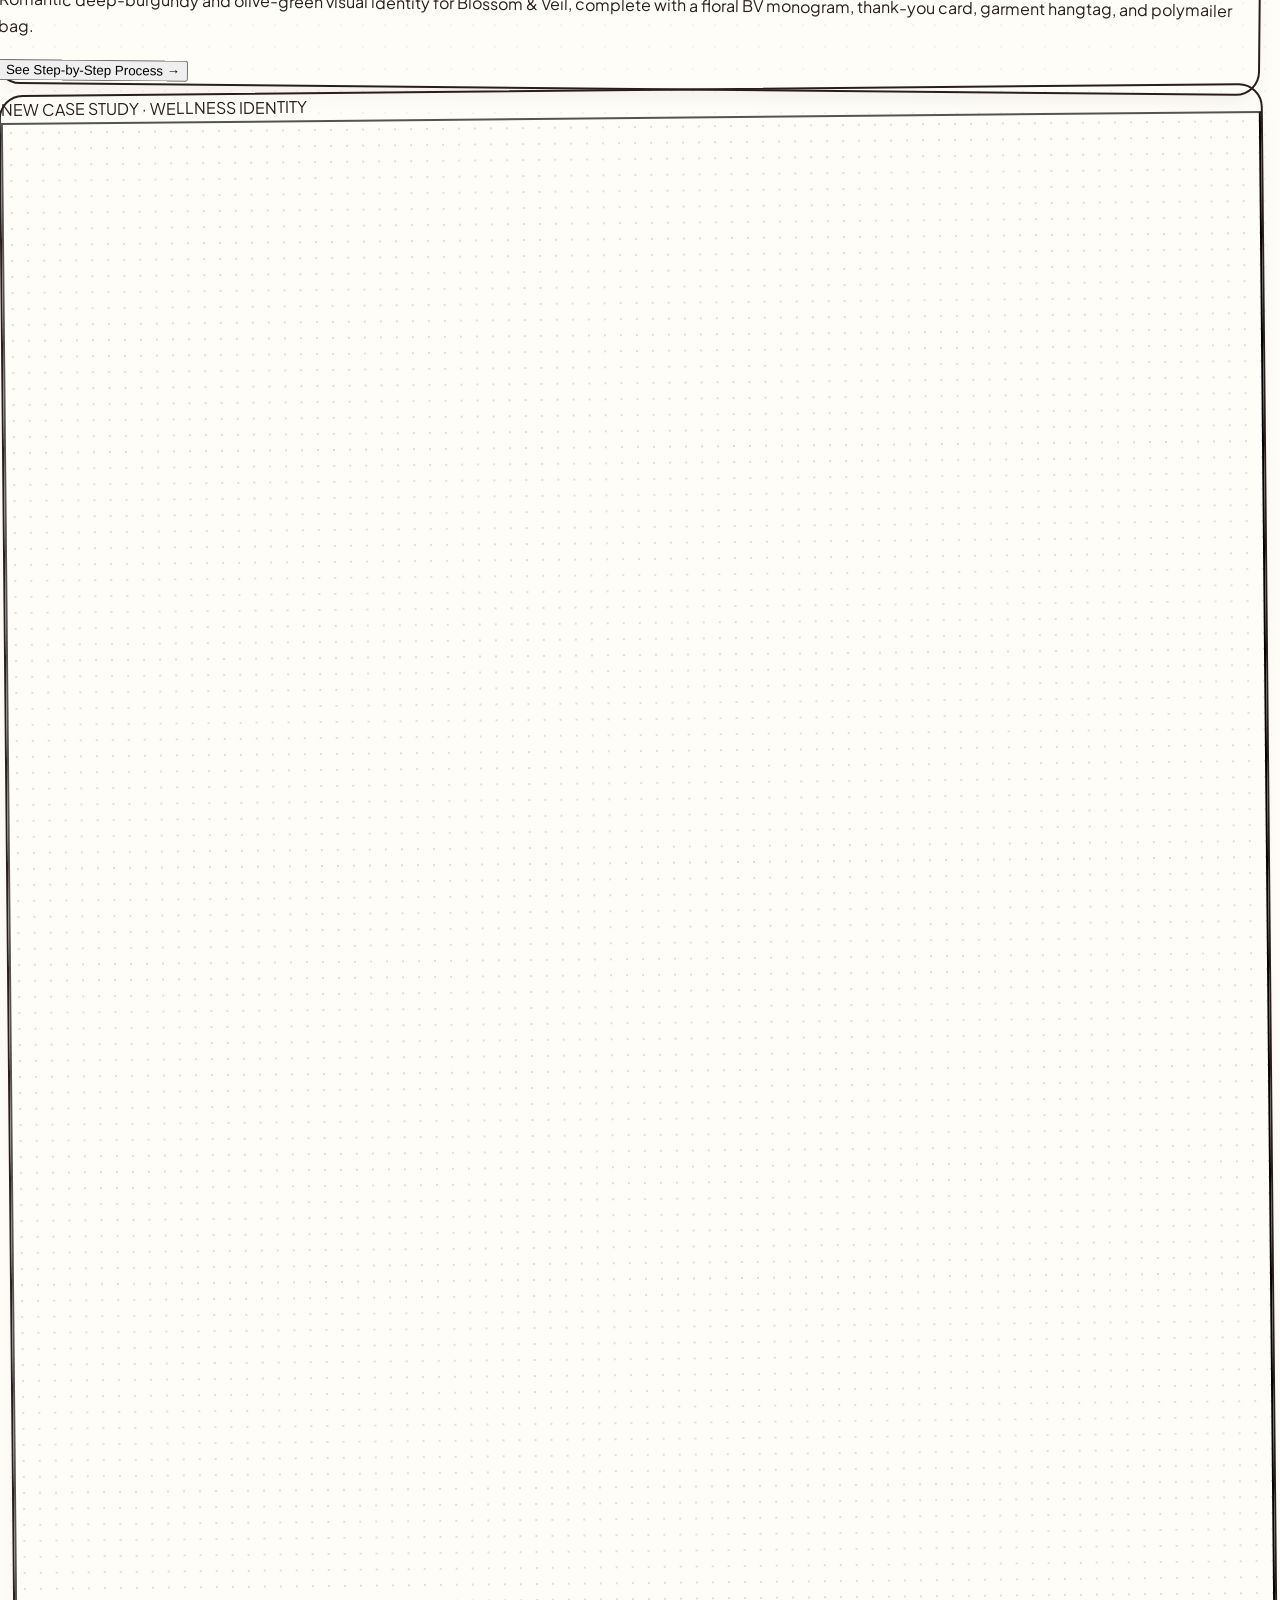
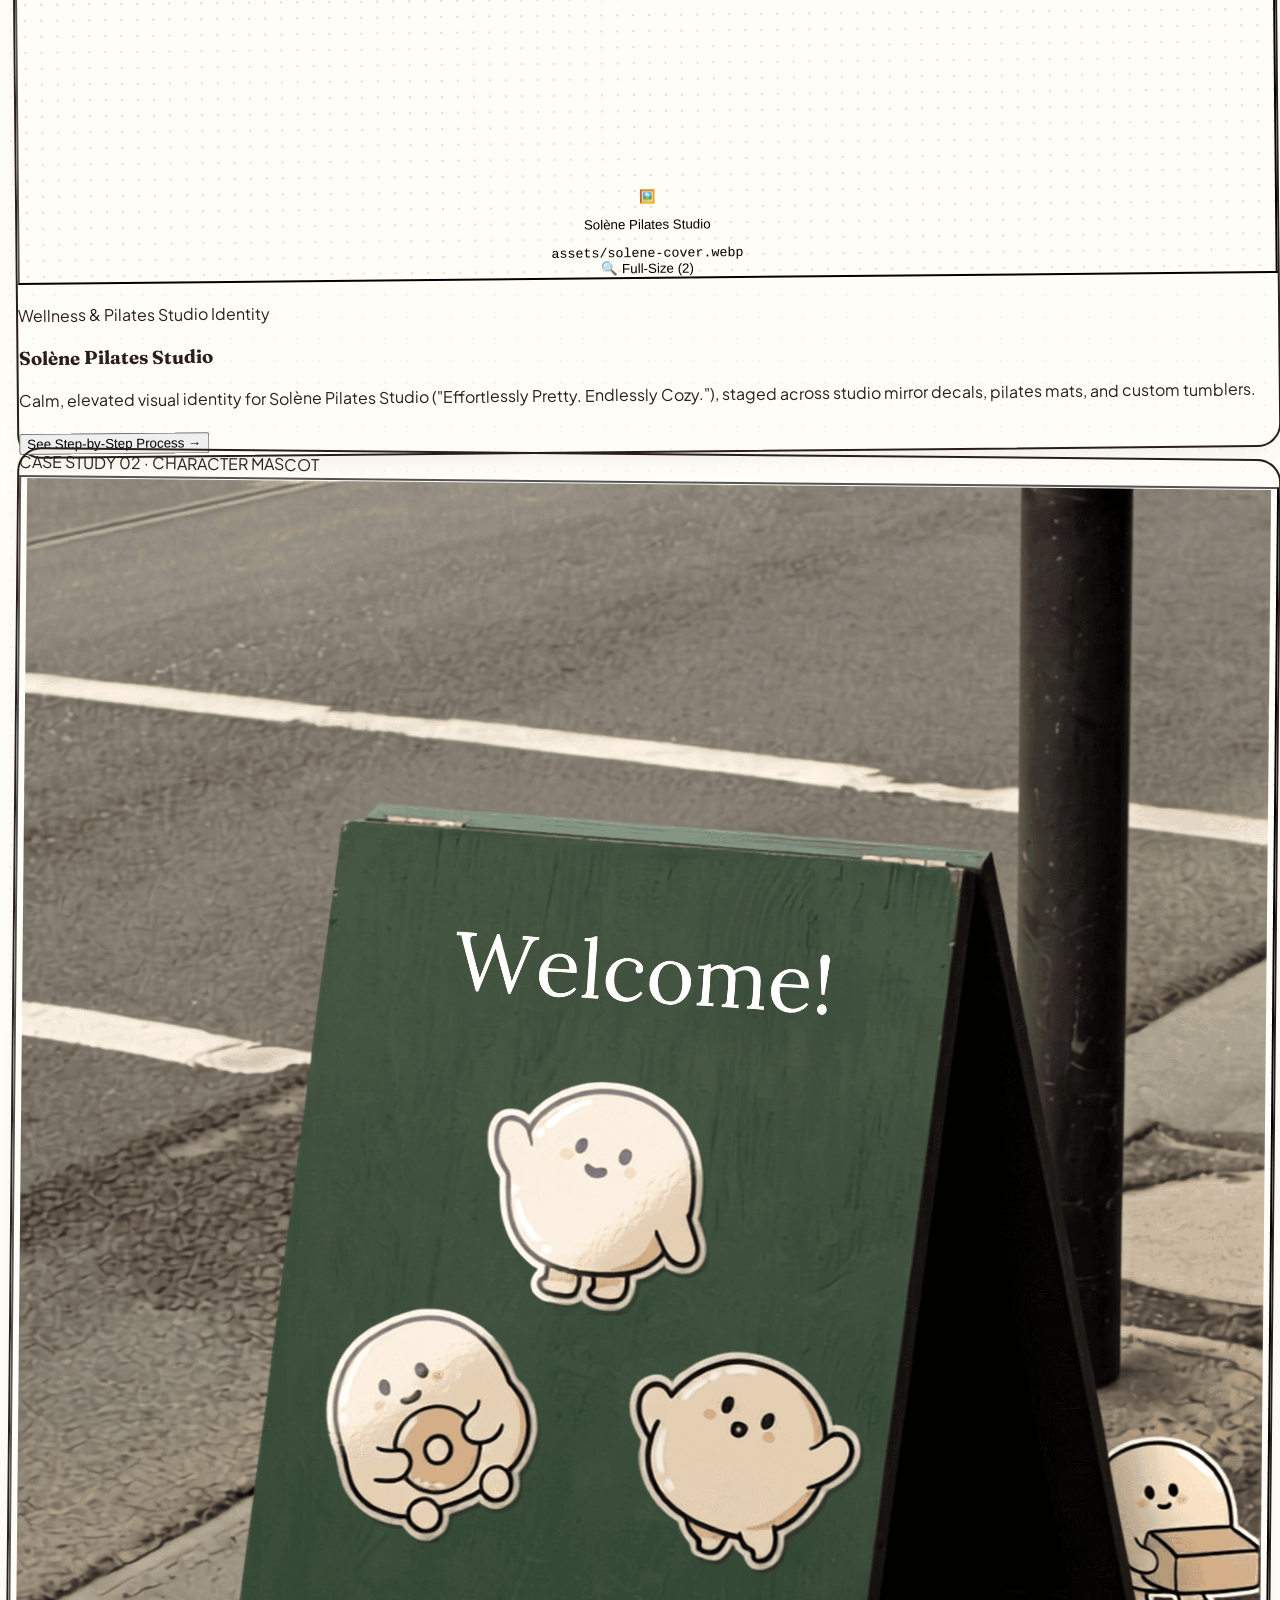
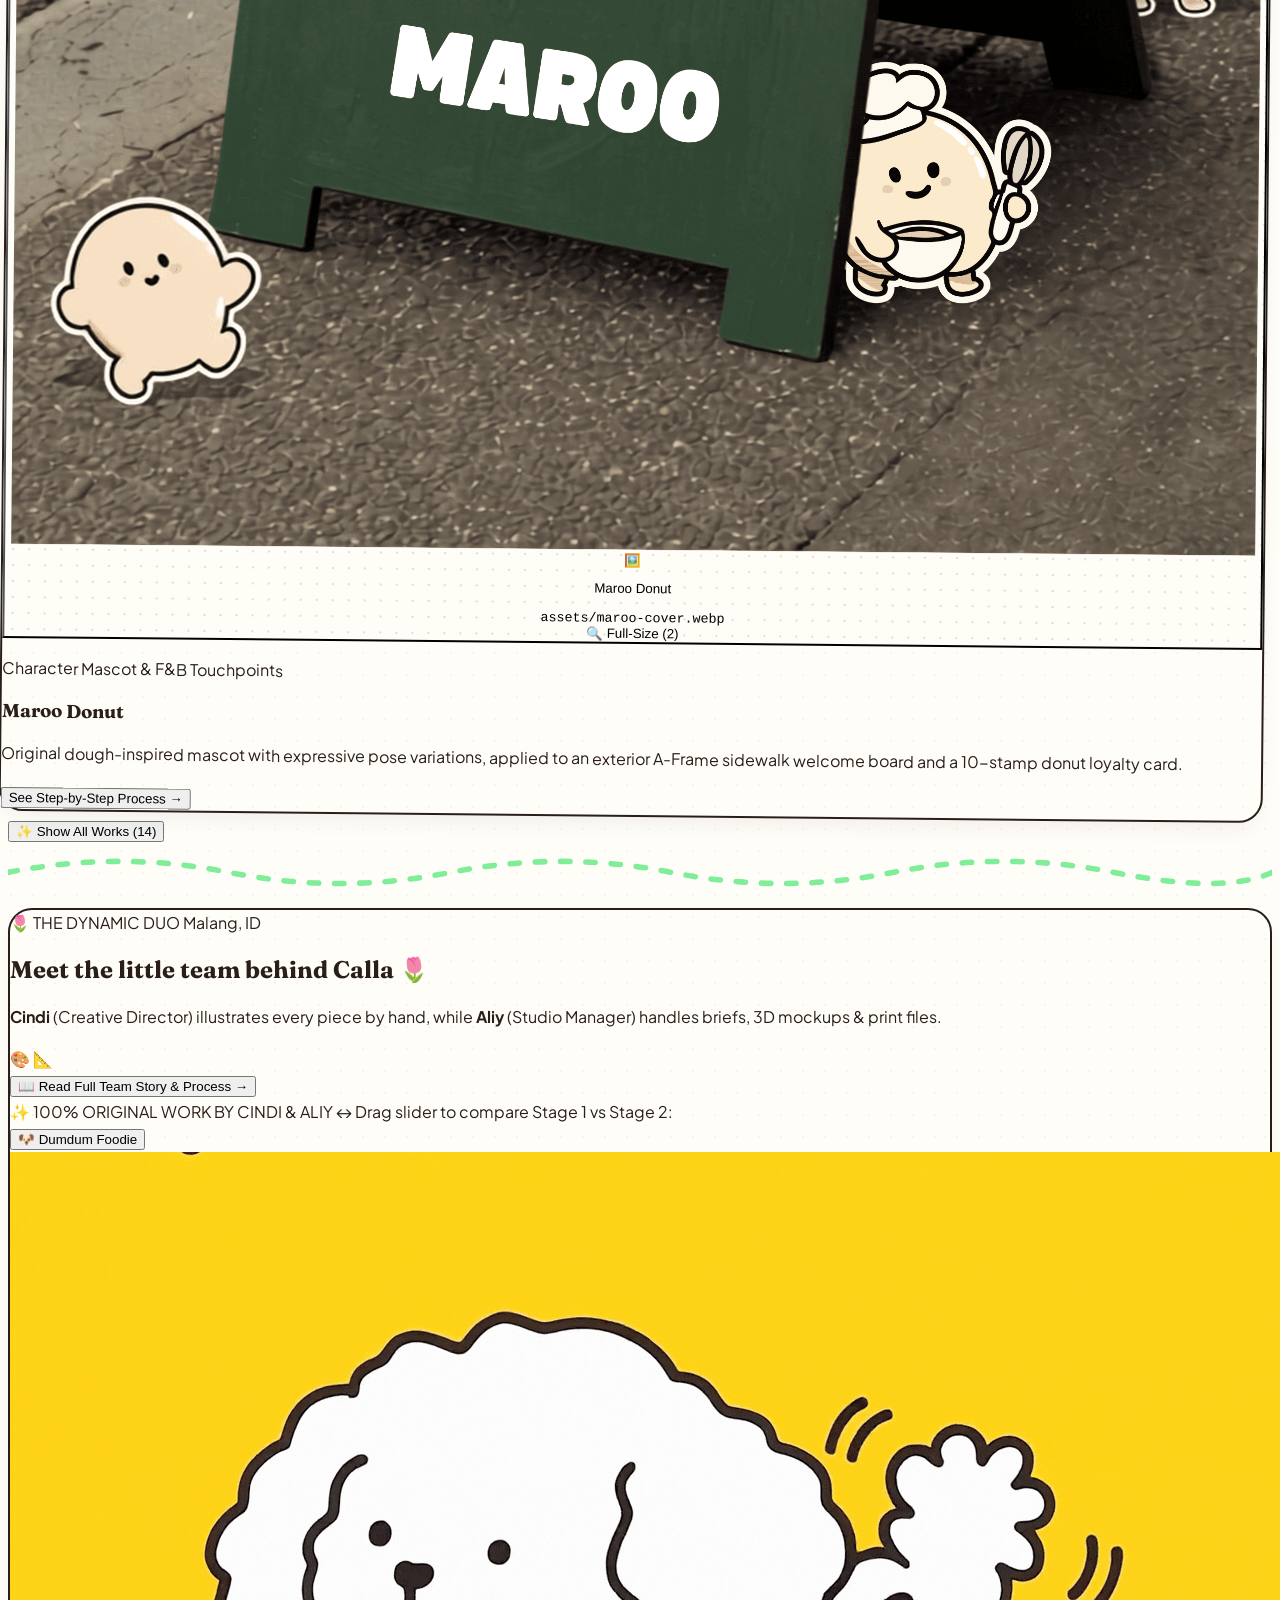
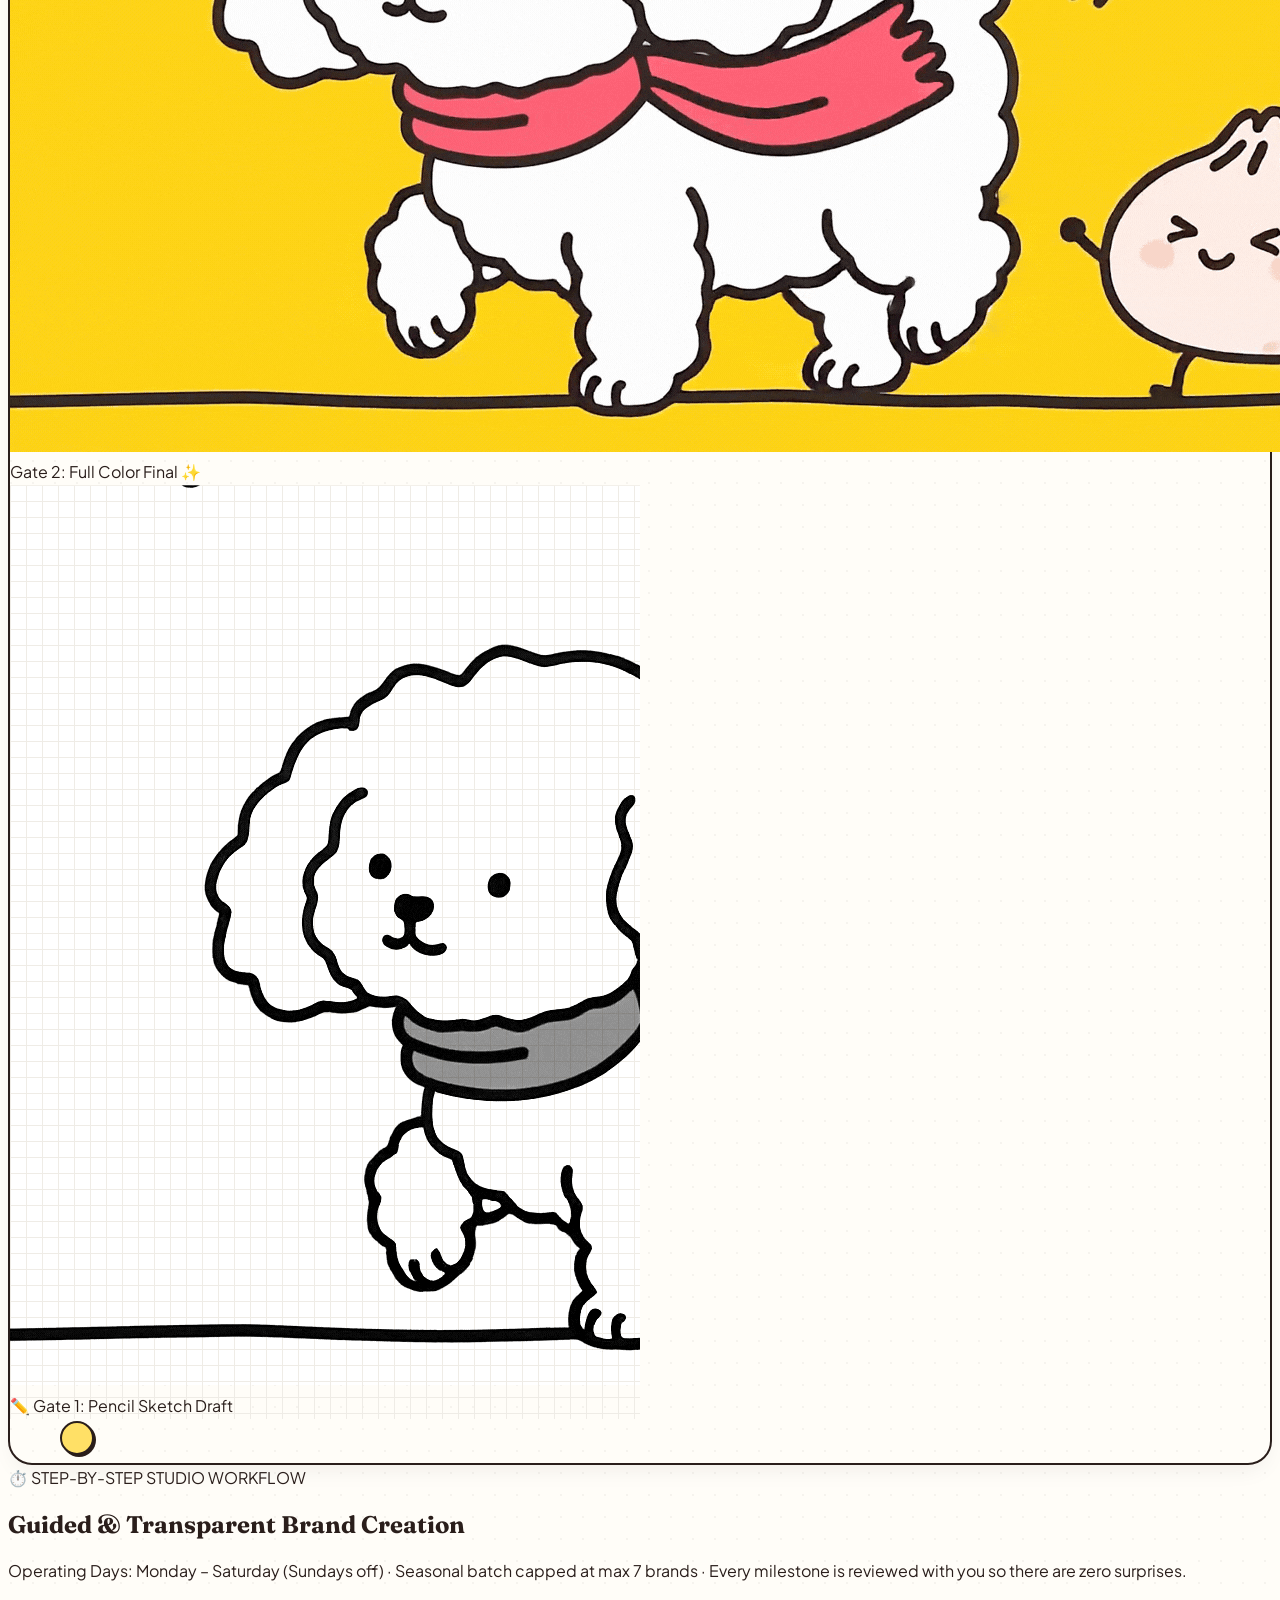
==== commit 4b860a76: "Update index.html" ====
--- a/index.html
+++ b/index.html
@@ -2245,8 +2245,8 @@
 
       const bannerText = currentMarket === 'ID'
         ? (isIDLang
-            ? 'Menampilkan Rate Card Lokal Indonesia (IDR) · Pembayaran via Transfer BCA / QRIS'
-            : 'Showing Indonesian Local Rate Card (IDR) · Payment via BCA Bank Transfer / QRIS')
+            ? 'Menampilkan Rate Card Lokal Indonesia (IDR) · Pembayaran via Transfer Bank Lokal'
+            : 'Showing Indonesian Local Rate Card (IDR) · Payment via Local Bank Transfer')
         : (isIDLang
             ? 'Menampilkan Rate Card Internasional & ASEAN (USD) · Pembayaran via Wise / DuitNow / PayPal'
             : 'Showing International & ASEAN Rate Card (USD) · Payment via Wise / DuitNow / PayPal');
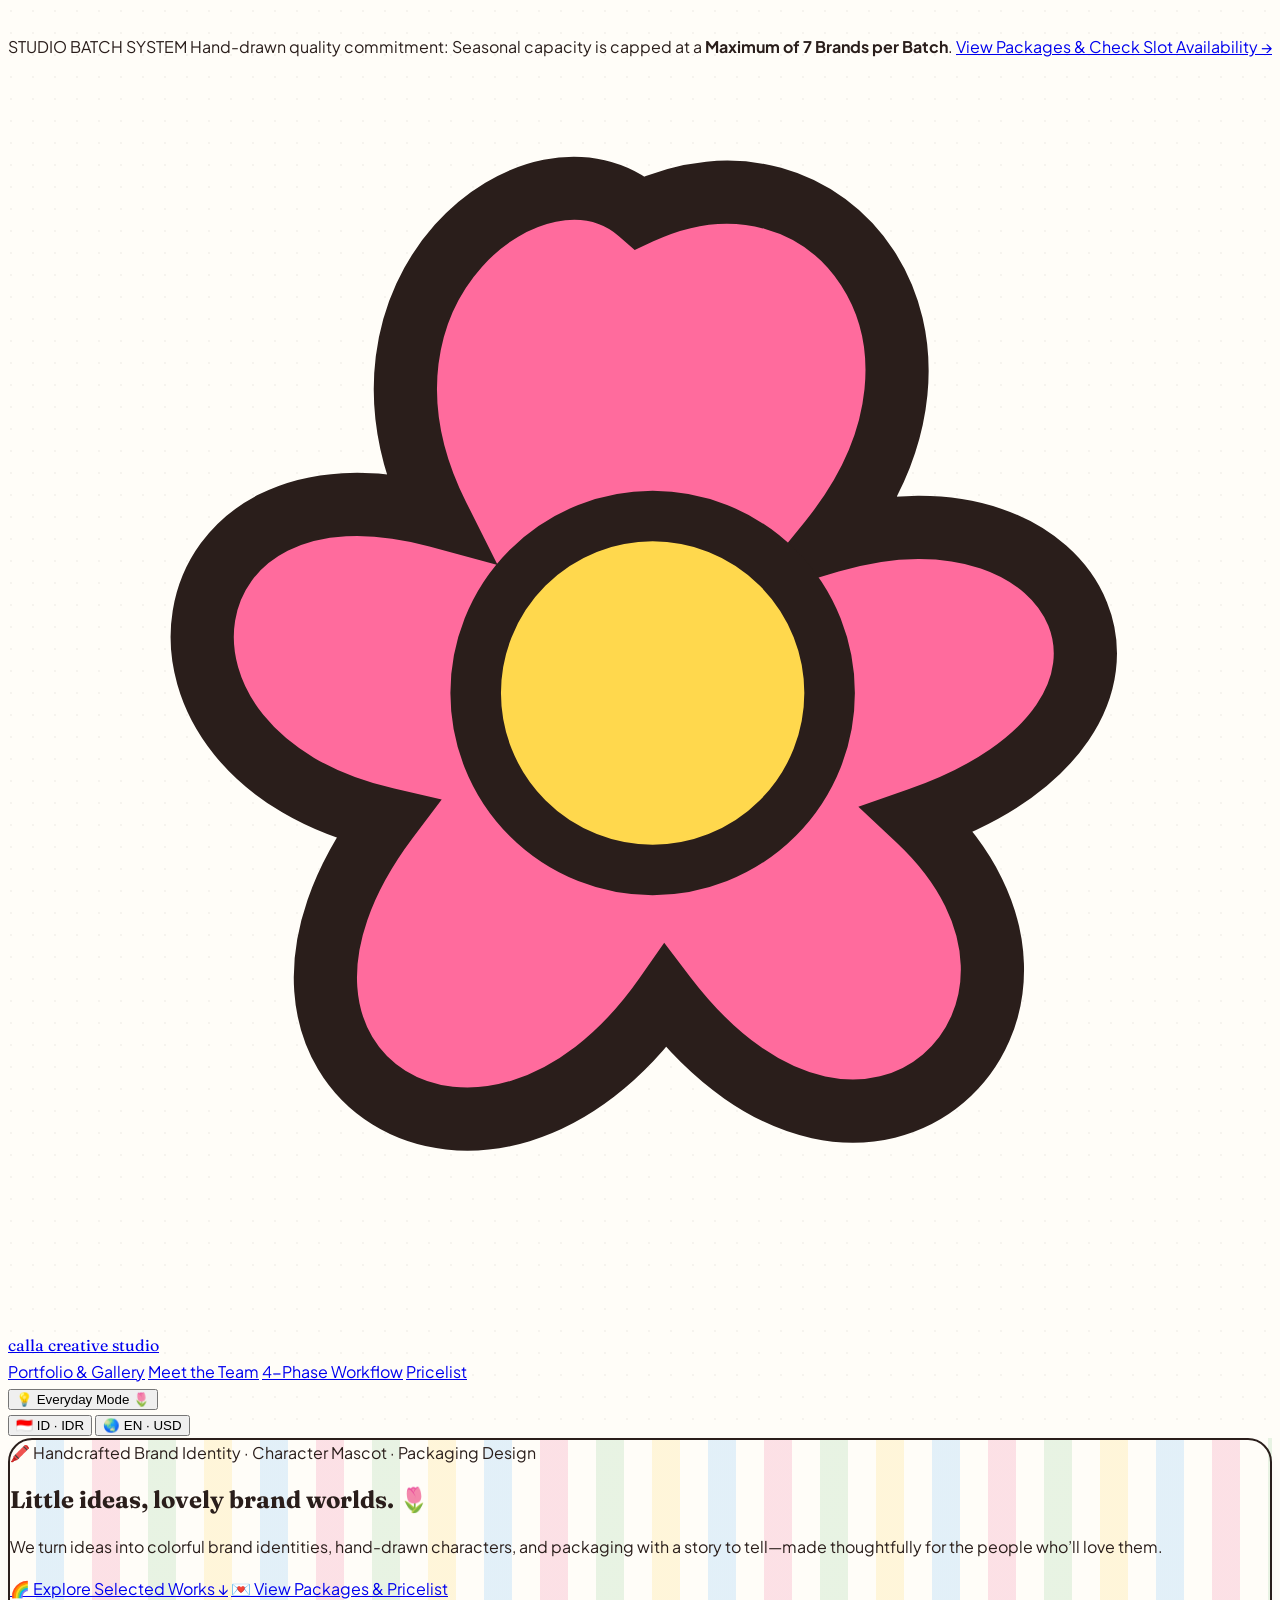
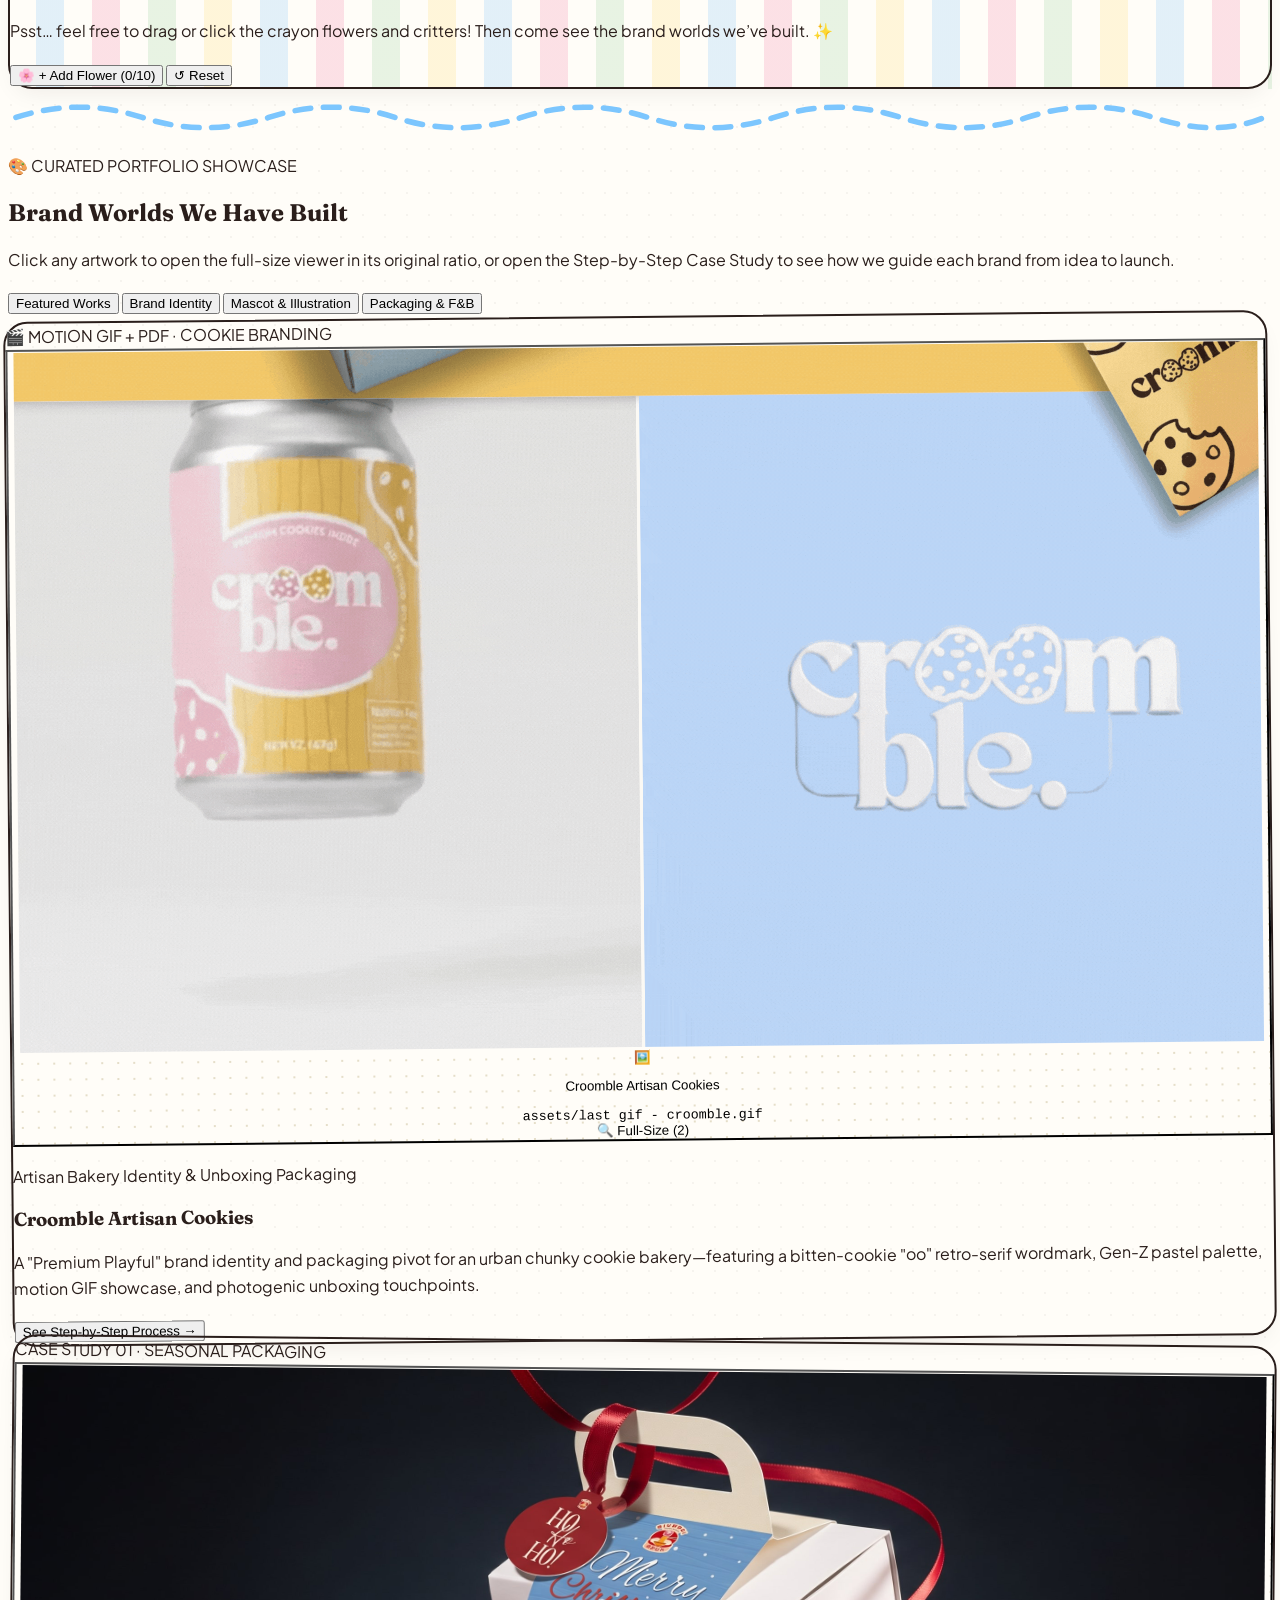
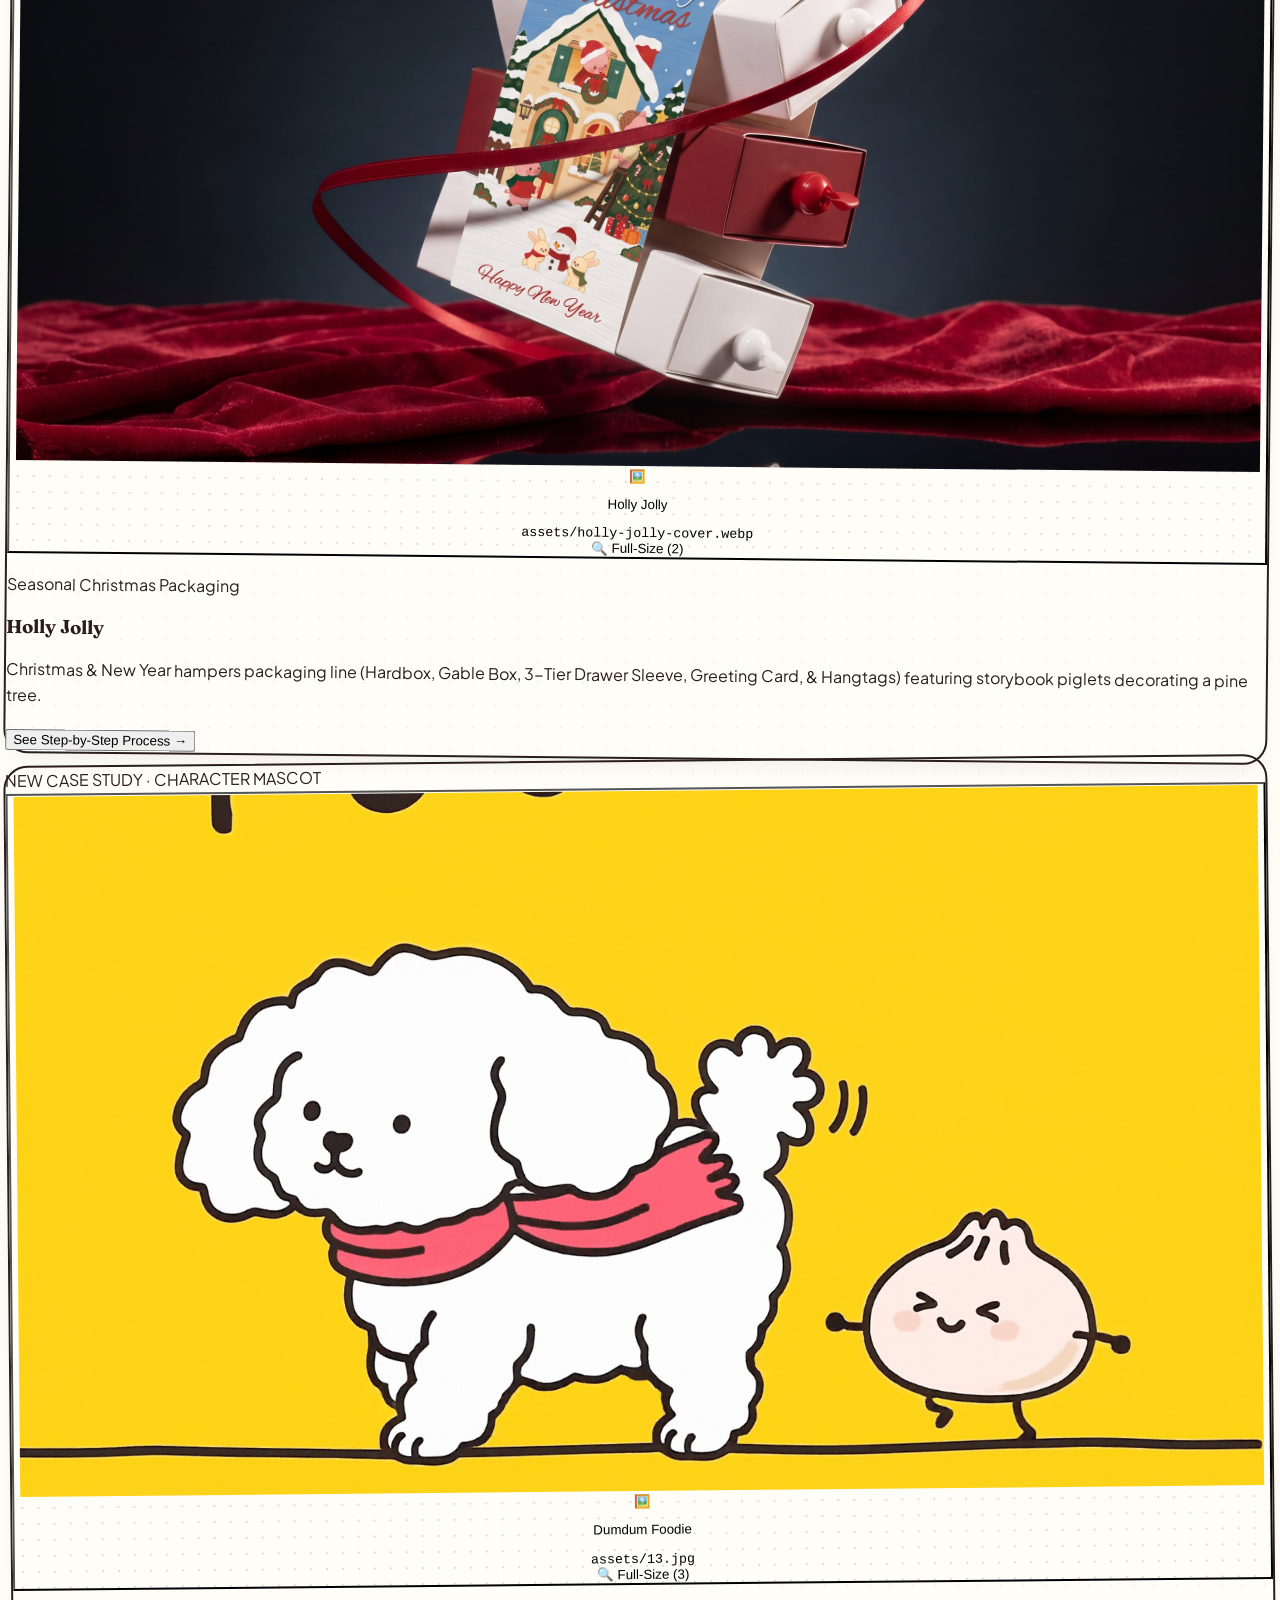
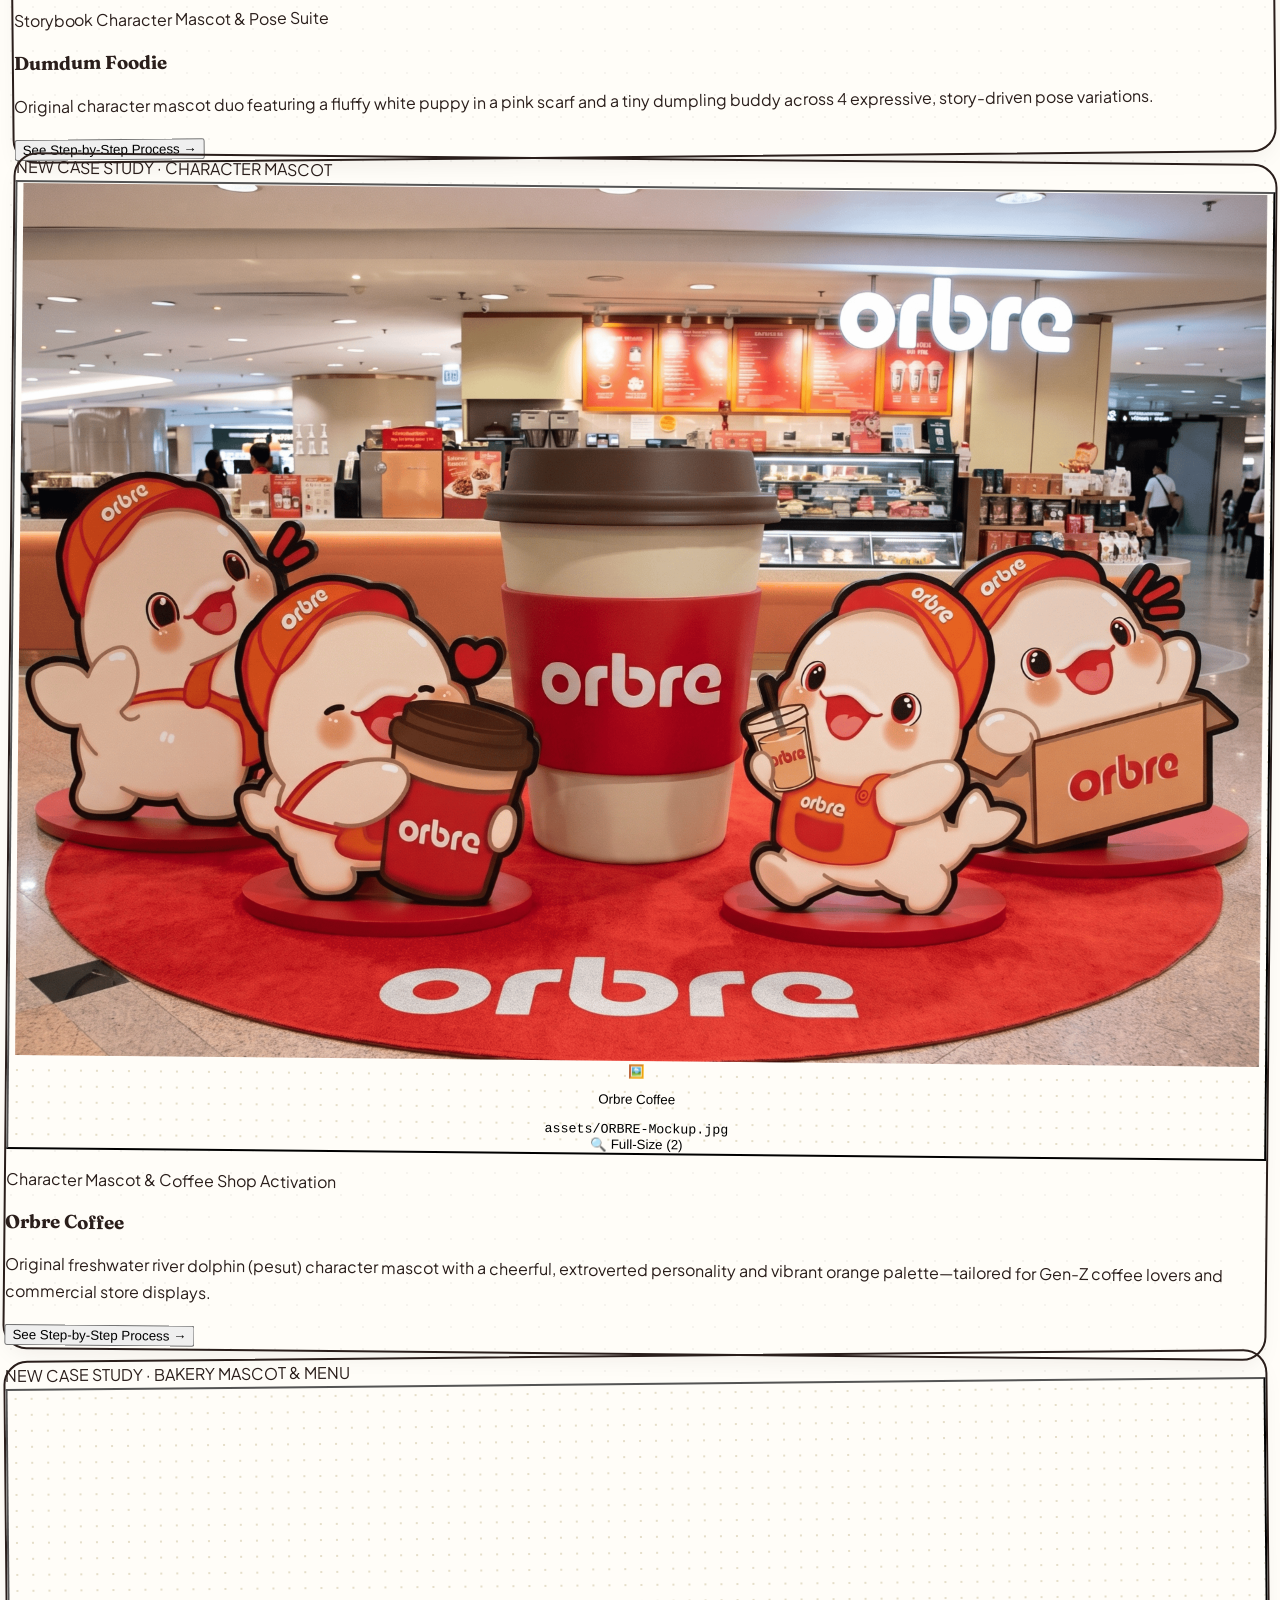
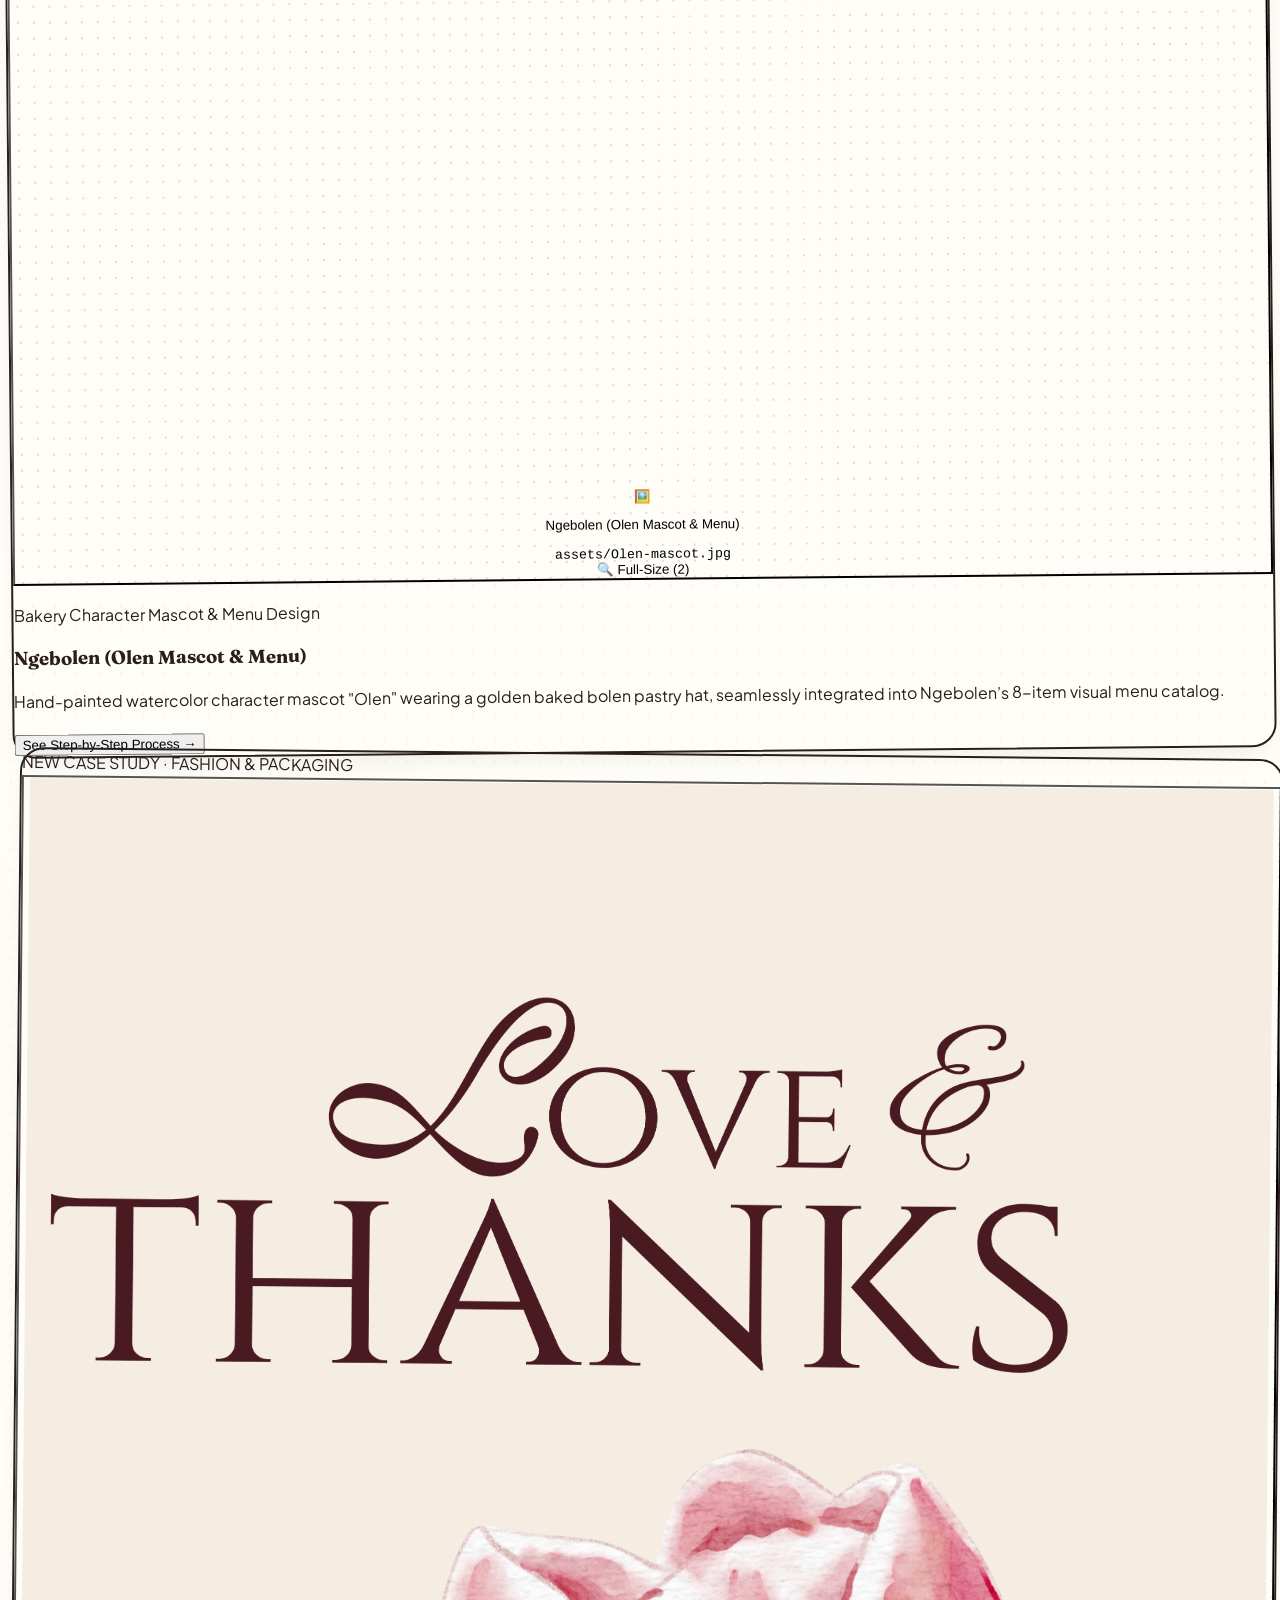
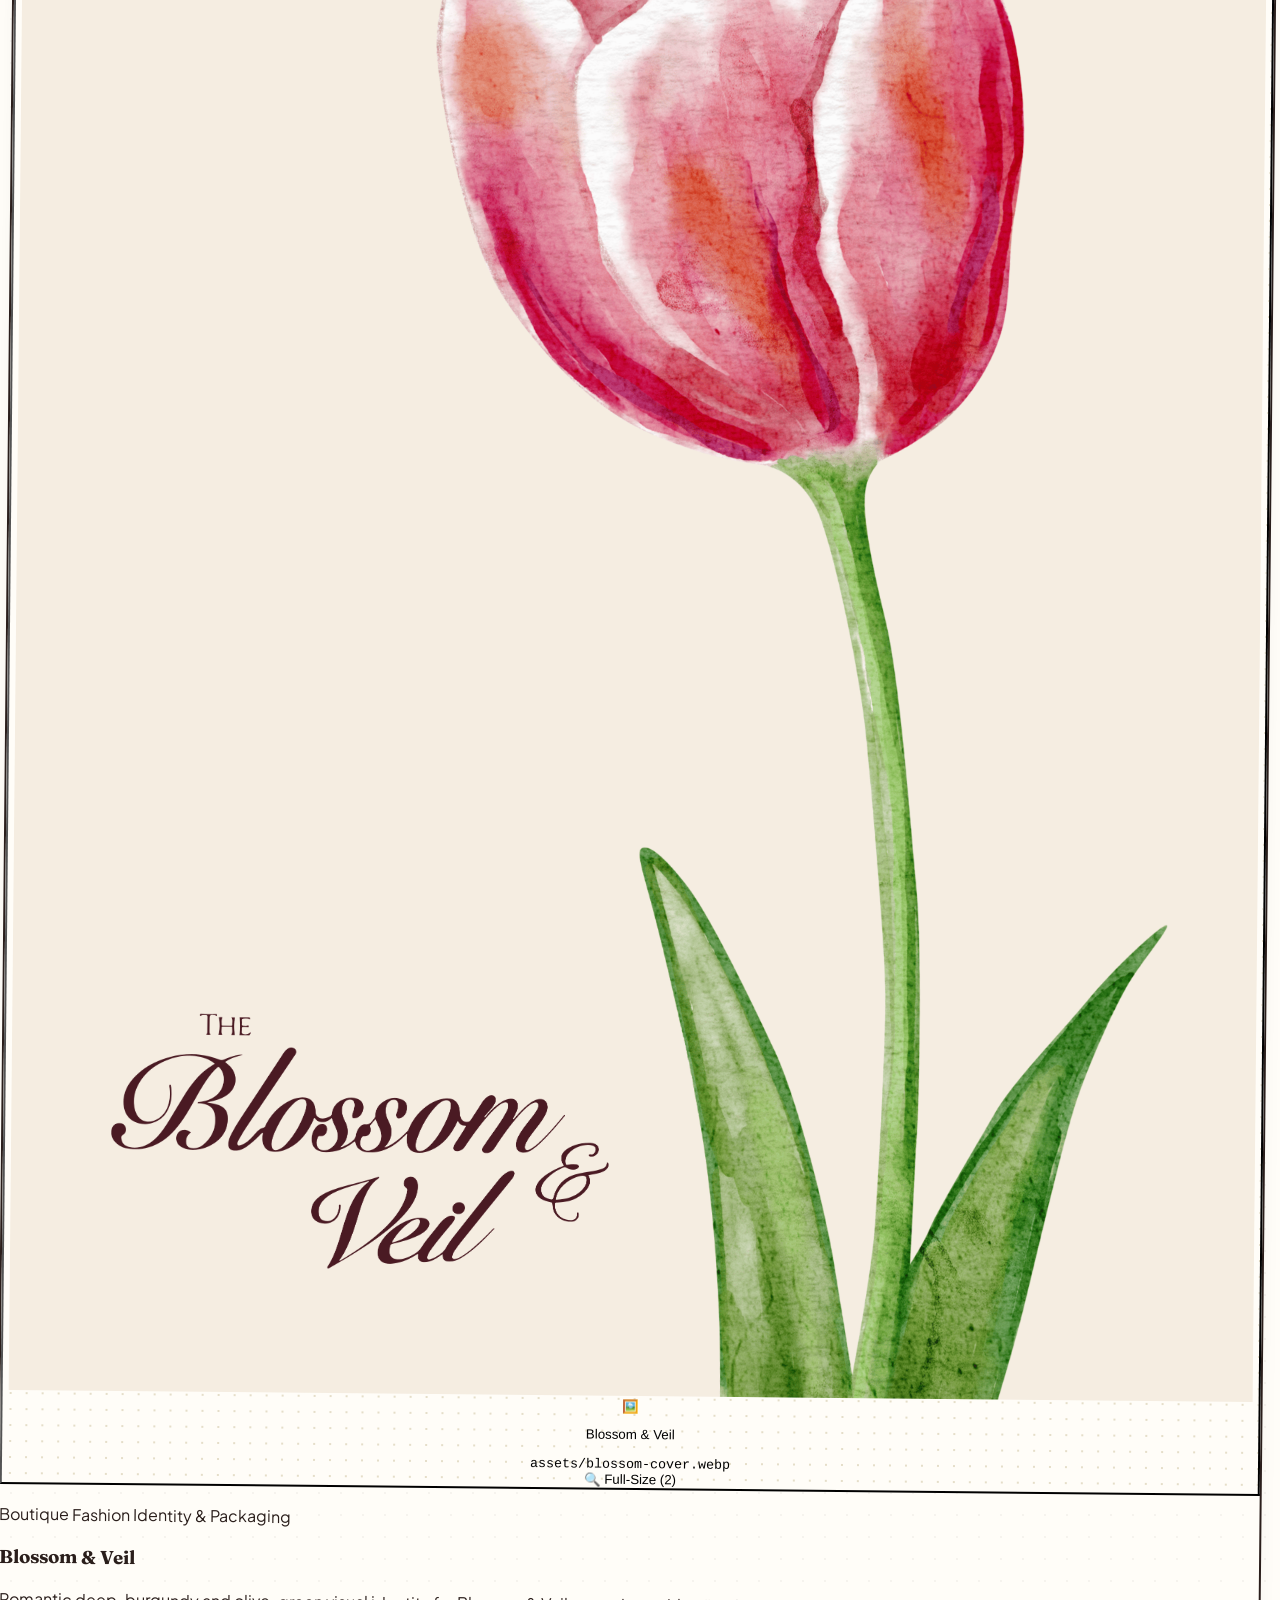
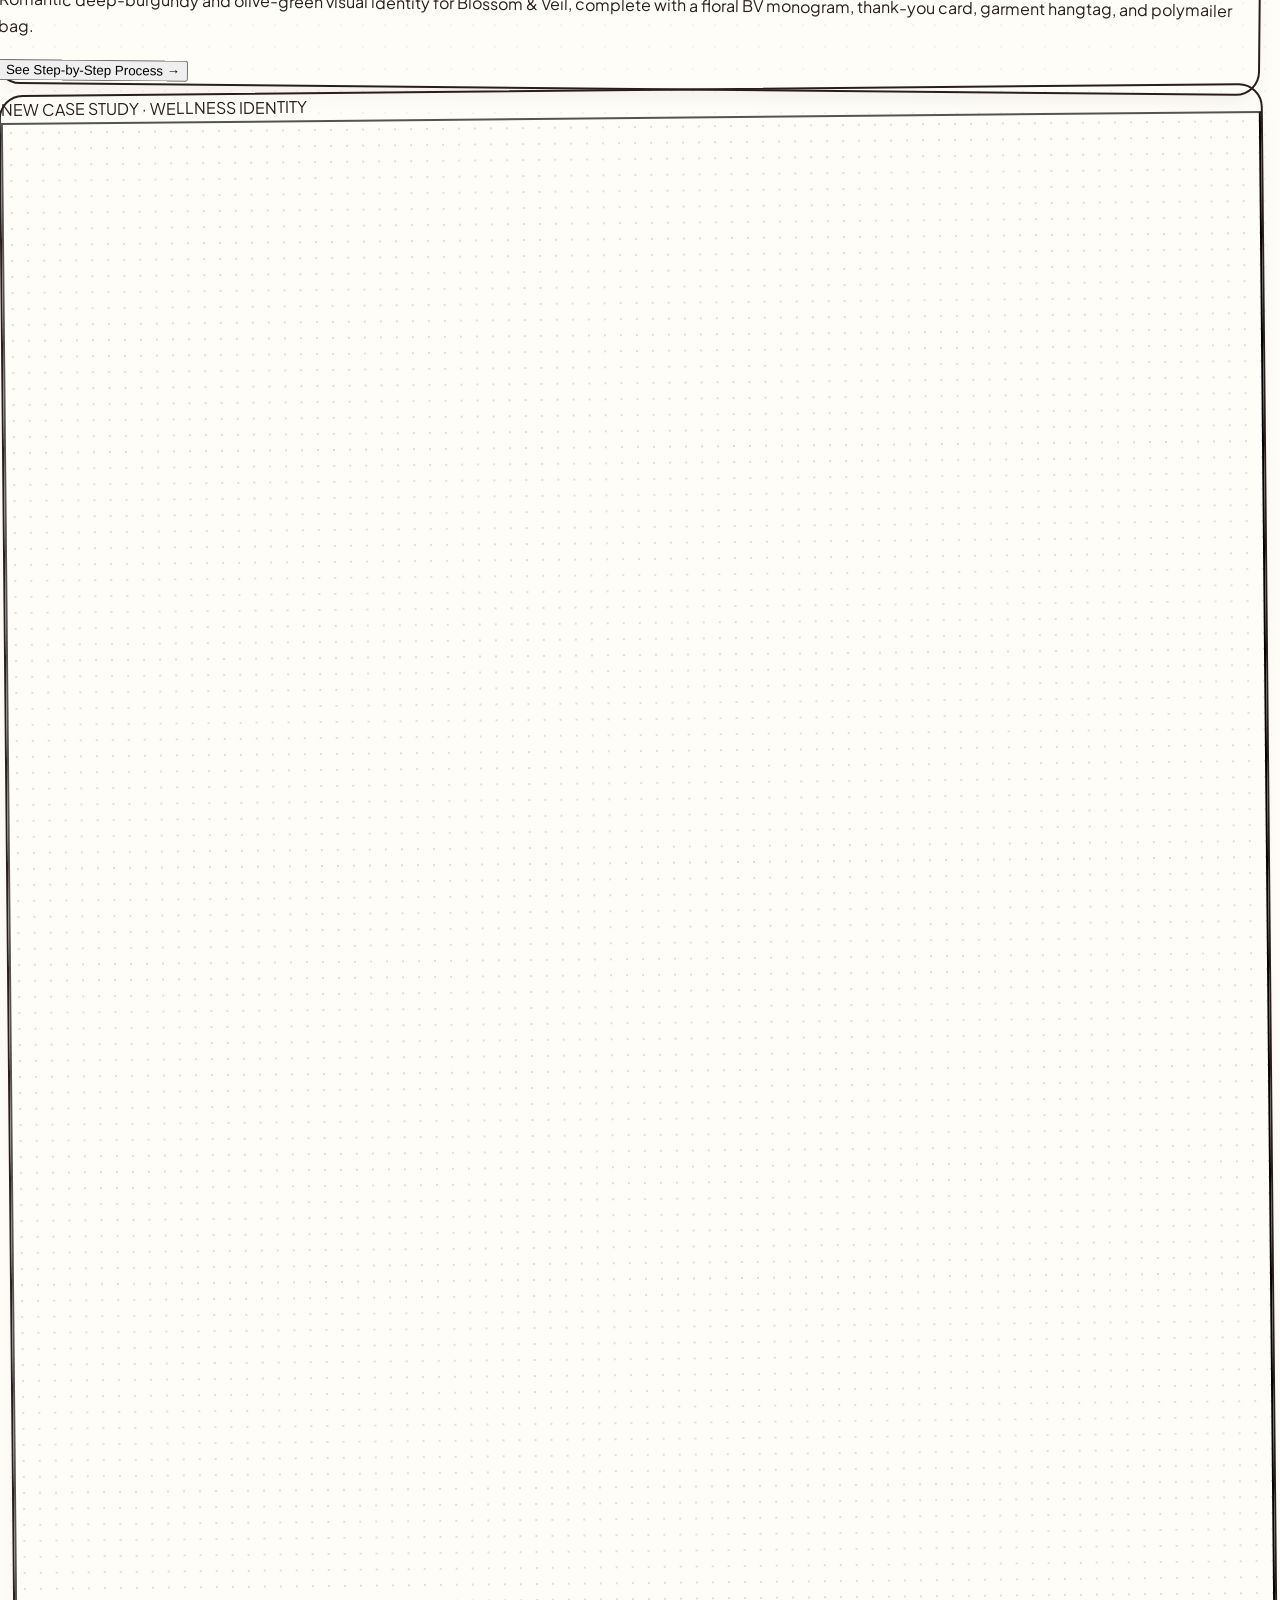
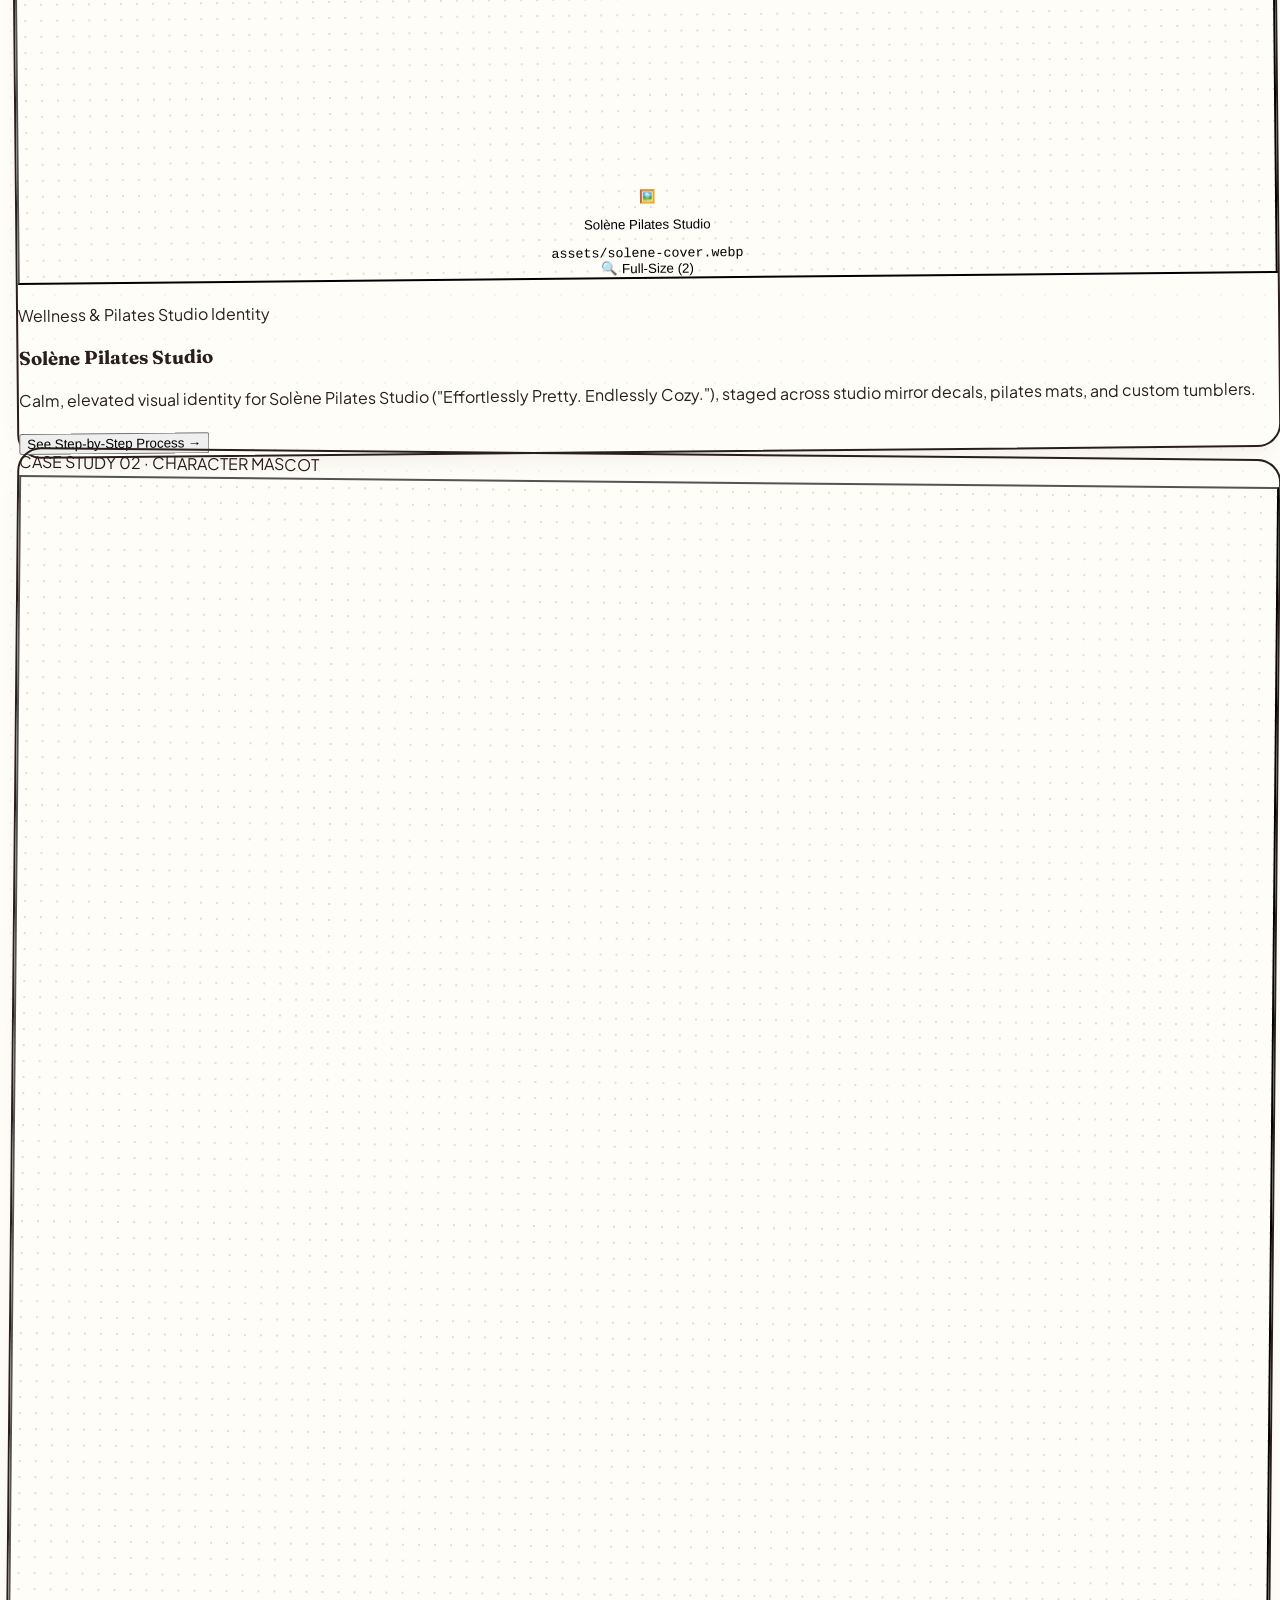
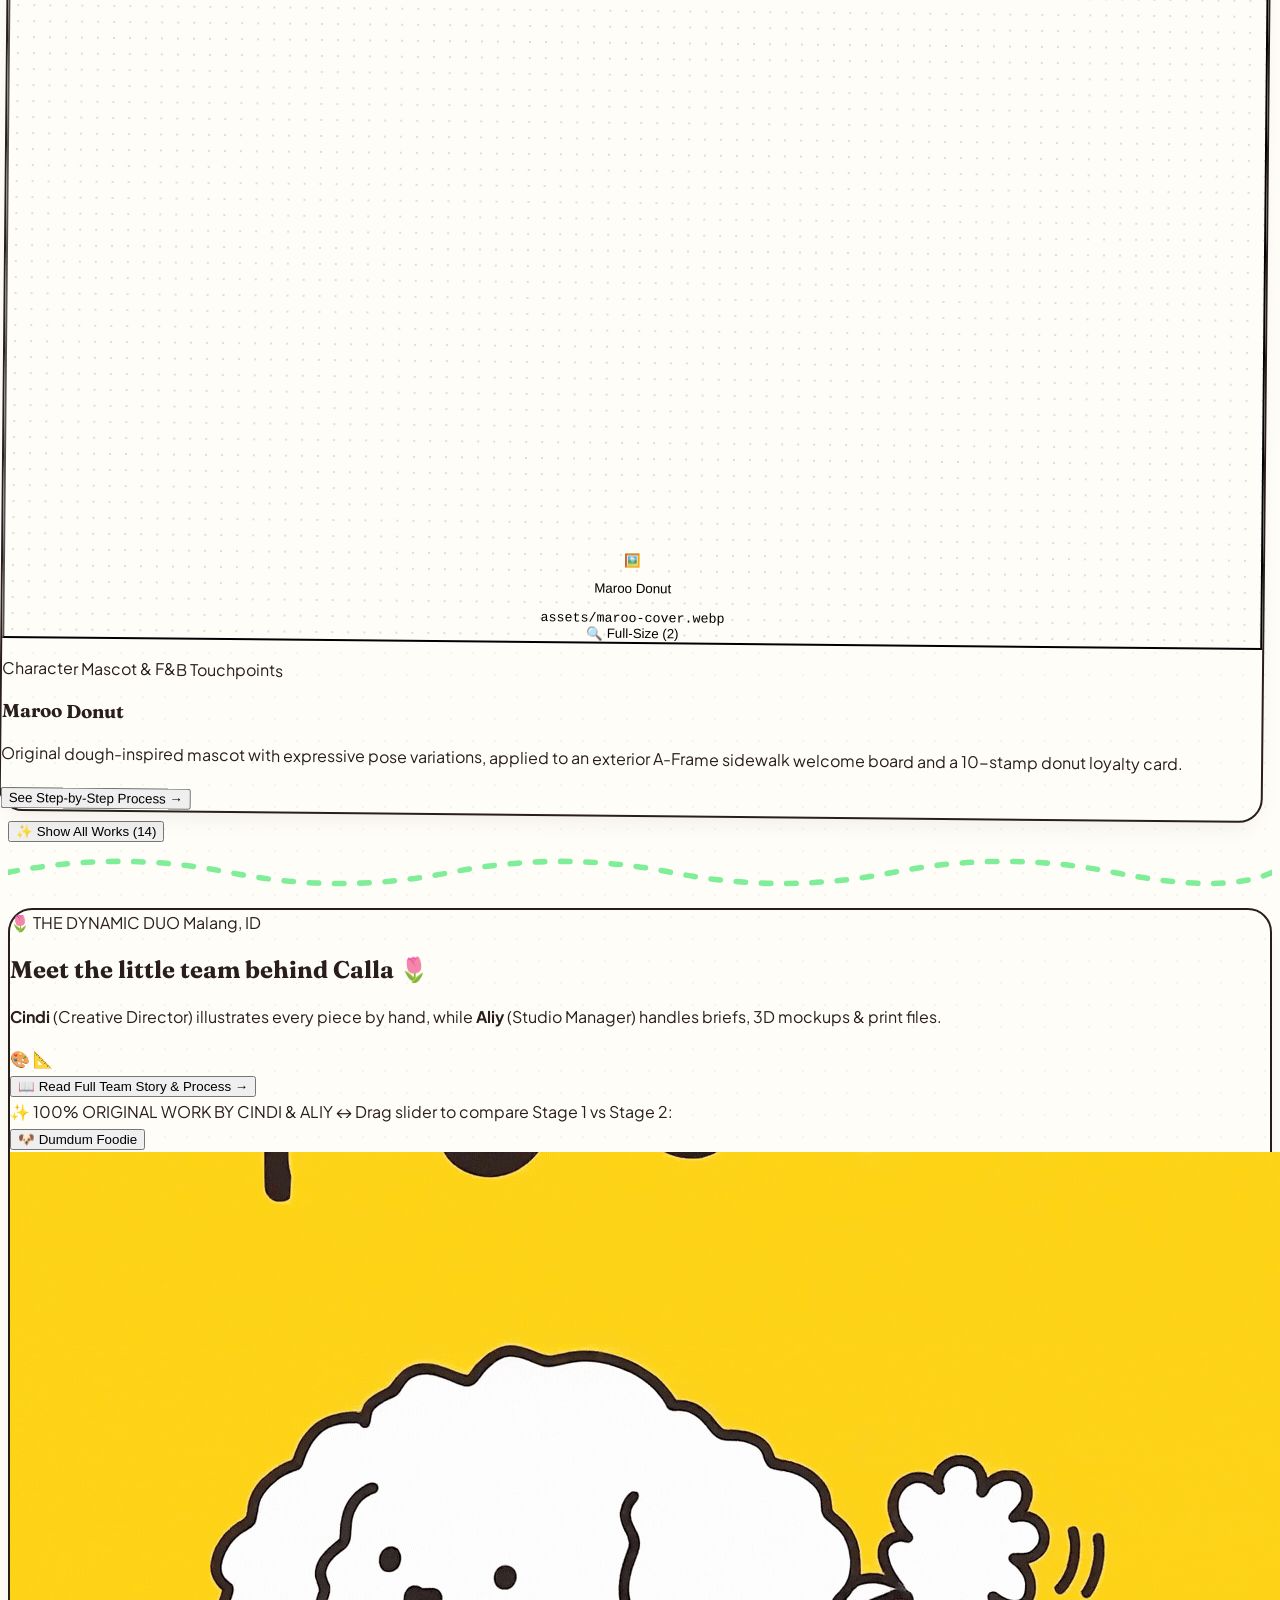
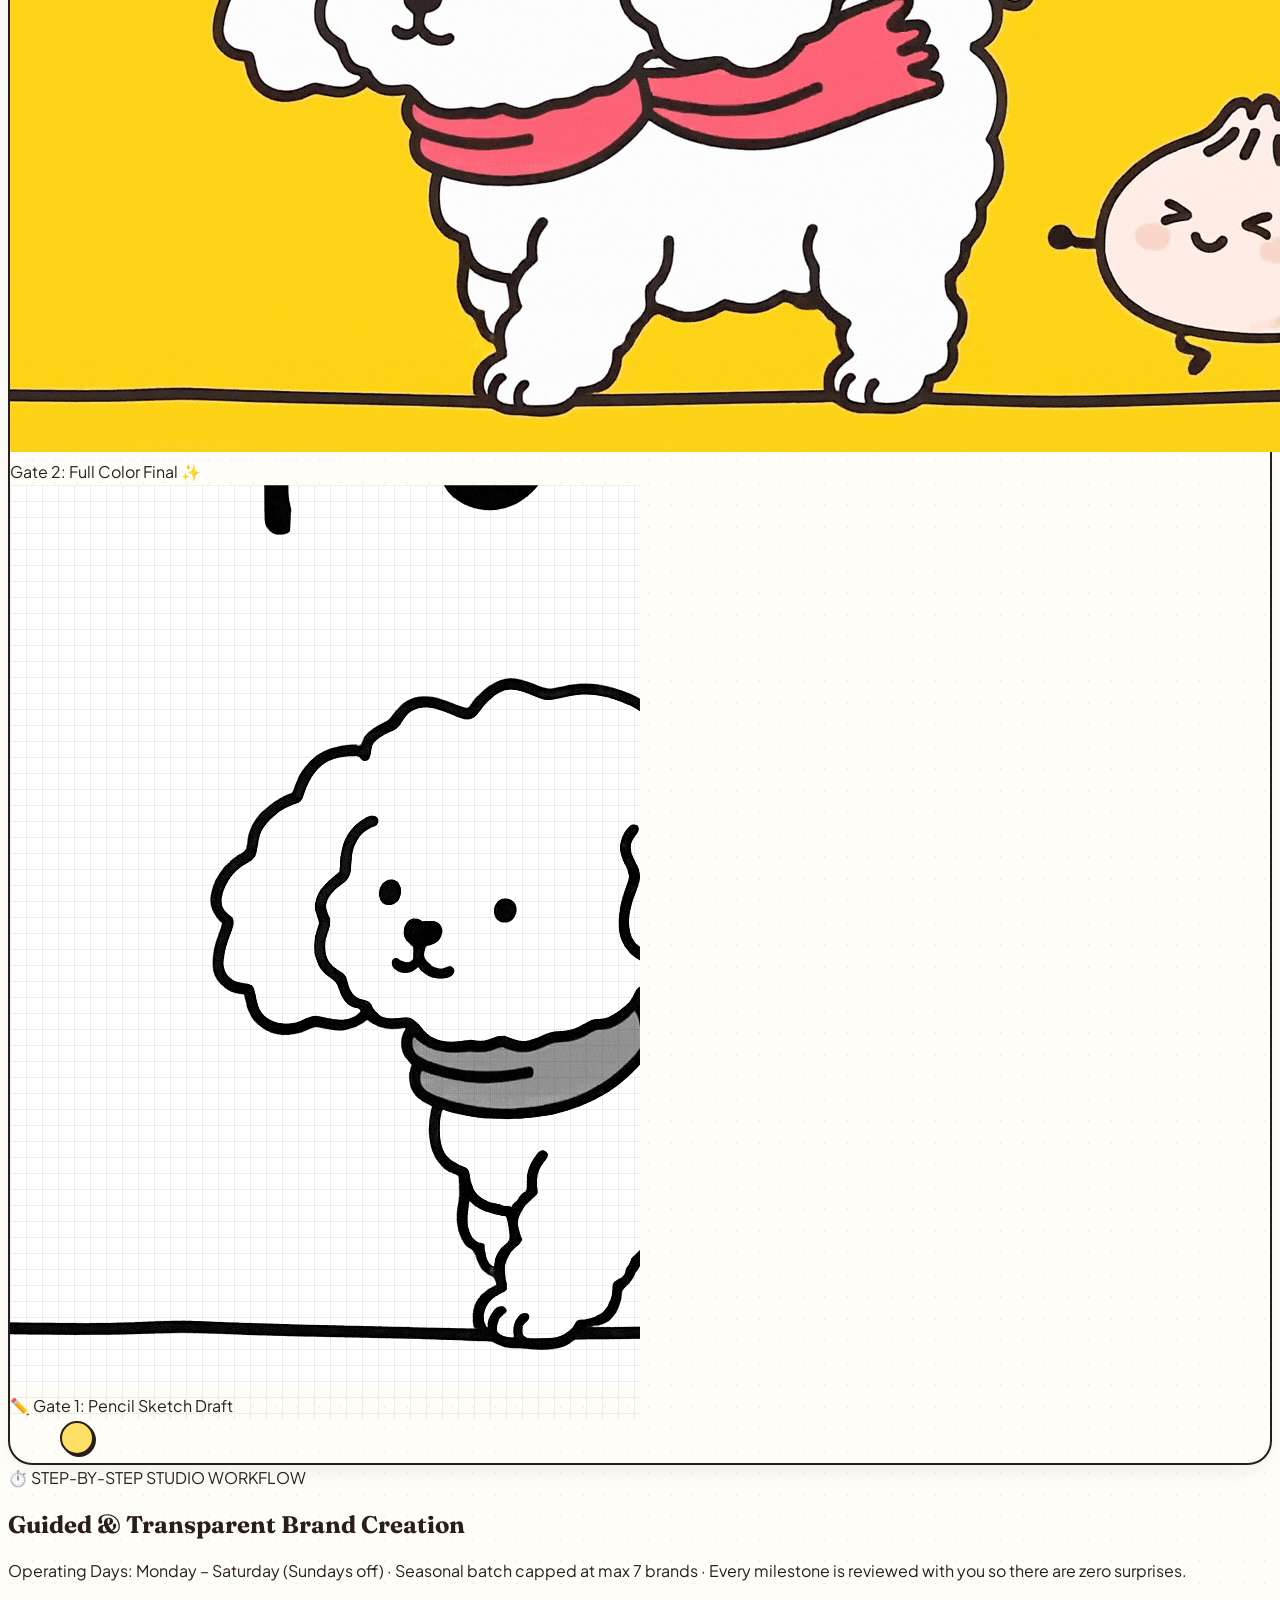
==== commit 12369db7: "index-subsidi-indo" ====
--- a/index.html
+++ b/index.html
@@ -150,6 +150,31 @@
     @media (prefers-reduced-motion: reduce) {
       .critter-bob, .critter-bee, .critter-bunny, .critter-snail { animation: none !important; }
     }
+
+    /* ===== Subsidi Bisnis Lokal pop-up ===== */
+    @keyframes lsmPopIn {
+      0% { opacity: 0; transform: translateY(14px) scale(0.96) rotate(-1deg); }
+      60% { opacity: 1; transform: translateY(-3px) scale(1.01) rotate(0.4deg); }
+      100% { opacity: 1; transform: translateY(0) scale(1) rotate(0deg); }
+    }
+    @keyframes lsmSway {
+      0%, 100% { transform: rotate(-6deg); }
+      50% { transform: rotate(6deg); }
+    }
+    .lsm-pop { animation: lsmPopIn 0.45s cubic-bezier(0.34, 1.56, 0.64, 1) both; }
+    .lsm-sprout { display: inline-block; transform-origin: 50% 90%; animation: lsmSway 3.2s ease-in-out infinite; }
+    .lsm-check { position: relative; display: flex; align-items: flex-start; gap: 0.75rem; cursor: pointer;
+      background: #fff; border: 2px solid #2A1E1B; border-radius: 1rem; padding: 0.7rem 0.9rem;
+      box-shadow: 2px 2px 0 #2A1E1B; transition: transform .15s ease, background .15s ease; }
+    .lsm-check:hover { transform: translateY(-1px); }
+    .lsm-check input { position: absolute; opacity: 0; width: 0; height: 0; }
+    .lsm-box { flex: none; width: 24px; height: 24px; margin-top: 1px; border: 2.5px solid #2A1E1B; border-radius: 8px;
+      background: #FFFDF8; display: grid; place-items: center; font-size: 14px; line-height: 1; color: transparent; transition: all .18s ease; }
+    .lsm-check input:checked + .lsm-box { background: #FFE066; color: #2A1E1B; transform: rotate(-4deg) scale(1.06); }
+    .lsm-check:has(input:checked) { background: #FFF9DB; }
+    .lsm-check input:focus-visible + .lsm-box { outline: 3px solid #E85D88; outline-offset: 2px; }
+    .lsm-cta[disabled] { background: #E9E2D3; color: #8A7B75; box-shadow: none; cursor: not-allowed; transform: none; }
+    @media (prefers-reduced-motion: reduce) { .lsm-pop, .lsm-sprout { animation: none !important; } }
   </style>
 </head>
 <body class="paper-grain selection:bg-[#E85D88] selection:text-white">
@@ -1016,6 +1041,78 @@
             3. Handover File
           </button>
         </div>
+      </div>
+    </div>
+  </div>
+
+  <!-- SUBSIDI BISNIS LOKAL: WELCOME POP-UP (gates the IDR rate card) -->
+  <div
+    id="localSubsidyModal"
+    role="dialog"
+    aria-modal="true"
+    aria-labelledby="lsmTitle"
+    aria-describedby="lsmIntro"
+    class="fixed inset-0 z-[70] hidden bg-black/65 backdrop-blur-sm flex items-center justify-center p-4"
+    onclick="if(event.target.id==='localSubsidyModal') dismissLocalSubsidy()"
+  >
+    <div class="calla-frame bg-[#FFF9E6] max-w-md w-full max-h-[92vh] overflow-y-auto p-5 sm:p-7 relative lsm-pop" onclick="event.stopPropagation()">
+      <div class="flex items-center justify-between gap-3 pb-3 mb-4 border-b-2 border-dashed border-[#2A1E1B]/20">
+        <span class="inline-block bg-[#F9C6D3] border border-[#2A1E1B] text-[11px] font-extrabold px-3 py-1 rounded-full">
+          <span class="lsm-sprout" aria-hidden="true">🌱</span> SUBSIDI UMKM LOKAL
+        </span>
+        <button type="button" onclick="dismissLocalSubsidy()" aria-label="Tutup"
+          class="px-3 py-1.5 rounded-full bg-[#2A1E1B] text-white text-xs font-bold hover:bg-[#E85D88] transition">✕</button>
+      </div>
+
+      <h3 id="lsmTitle" class="font-display text-2xl sm:text-[1.7rem] leading-tight font-extrabold text-[#2A1E1B] mb-3">
+        Program Subsidi Bisnis Lokal <span class="italic font-normal text-[#E85D88]">Indonesia</span> 🌱
+      </h3>
+
+      <div id="lsmIntro" class="space-y-2.5 bg-white p-4 rounded-2xl border-2 border-[#2A1E1B] text-xs sm:text-sm text-[#4A3833] leading-relaxed mb-4">
+        <p>Halo! Di Calla Creative Studio kami percaya bahwa setiap bisnis lokal berhak untuk mekar dengan identitas visual yang layak serta profesional.</p>
+        <p>Sebagai bentuk dukungan Calla terhadap ekosistem UMKM dan brand lokal di Indonesia, pricelist pada halaman ini menggunakan <strong>Tarif Subsidi (IDR)</strong> yang telah disesuaikan khusus untuk pebisnis lokal.</p>
+      </div>
+
+      <p class="text-xs sm:text-sm font-bold text-[#2A1E1B] mb-2.5">
+        Untuk melanjutkan ke halaman pricelist dan penawaran subsidi ini, mohon dichecklist ya kak 🌷
+      </p>
+
+      <div class="space-y-2 mb-4">
+        <label class="lsm-check">
+          <input type="checkbox" class="lsm-input" onchange="updateLocalSubsidyState()" />
+          <span class="lsm-box" aria-hidden="true">✓</span>
+          <span class="text-xs sm:text-sm font-semibold text-[#2A1E1B]">Saya saat ini berdomisili di Indonesia.</span>
+        </label>
+        <label class="lsm-check">
+          <input type="checkbox" class="lsm-input" onchange="updateLocalSubsidyState()" />
+          <span class="lsm-box" aria-hidden="true">✓</span>
+          <span class="text-xs sm:text-sm font-semibold text-[#2A1E1B]">Bisnis/Brand saya beroperasi secara lokal di wilayah Indonesia.</span>
+        </label>
+        <label class="lsm-check">
+          <input type="checkbox" class="lsm-input" onchange="updateLocalSubsidyState()" />
+          <span class="lsm-box" aria-hidden="true">✓</span>
+          <span class="text-xs sm:text-sm font-semibold text-[#2A1E1B]">Saya akan bertransaksi menggunakan rekening bank lokal Indonesia (IDR).</span>
+        </label>
+      </div>
+
+      <button
+        id="lsmCta"
+        type="button"
+        disabled
+        onclick="confirmLocalSubsidy()"
+        class="lsm-cta w-full px-5 py-3 rounded-full border-2 border-[#2A1E1B] bg-[#FFE066] text-[#2A1E1B] text-sm font-extrabold shadow-[3px_3px_0px_#2A1E1B] hover:translate-y-[-1px] transition"
+      >Centang semua dulu ya kak 🌷</button>
+
+      <p class="text-center text-xs sm:text-sm text-[#5C4742] font-semibold mt-4 leading-relaxed">
+        Terima kasih atas kejujuran dan apresiasi Kakak terhadap karya kami.<br />
+        <span class="font-display italic text-[#E85D88] text-base">Let’s Bloom With Us!</span> 🌸
+      </p>
+
+      <div class="text-center mt-3 pt-3 border-t-2 border-dashed border-[#2A1E1B]/15">
+        <button type="button" onclick="dismissLocalSubsidy(true)"
+          class="text-[11px] font-bold text-[#5C4742] underline underline-offset-2 hover:text-[#E85D88] transition">
+          Not based in Indonesia? See International rates (USD) →
+        </button>
       </div>
     </div>
   </div>
@@ -1577,6 +1674,7 @@
     // UNIFIED MARKET & LANGUAGE SELECTOR
     // =========================================================================
     function selectMarket(marketCode) {
+      if (marketCode === 'ID' && !lsmIsAcknowledged()) { openLocalSubsidy(); return; }
       currentMarket = marketCode === 'ID' ? 'ID' : 'EN';
       currentLang = currentMarket;
       document.documentElement.lang = currentLang === 'ID' ? 'id' : 'en';
@@ -2138,6 +2236,19 @@
     }
 
     window.addEventListener('keydown', (e) => {
+      const lsm = document.getElementById('localSubsidyModal');
+      if (lsm && !lsm.classList.contains('hidden')) {
+        if (e.key === 'Escape') { dismissLocalSubsidy(); return; }
+        if (e.key === 'Tab') {
+          const f = Array.from(lsm.querySelectorAll('button:not([disabled]), input')).filter(el => el.offsetParent !== null);
+          if (f.length) {
+            const first = f[0], last = f[f.length - 1];
+            if (e.shiftKey && document.activeElement === first) { e.preventDefault(); last.focus(); }
+            else if (!e.shiftKey && document.activeElement === last) { e.preventDefault(); first.focus(); }
+          }
+        }
+        return;
+      }
       const lb = document.getElementById('imageLightbox');
       if (!lb.classList.contains('hidden')) {
         if (e.key === 'Escape') { closeImageLightbox(); return; }
@@ -2552,12 +2663,84 @@
       document.getElementById('conciergeOpt2Link').href = `https://wa.me/${SITE.studioInfo.whatsappNumber}?text=${encodeURIComponent(extra.conciergeSlotWa)}`;
     }
 
+    // =========================================================================
+    // SUBSIDI BISNIS LOKAL: friendly welcome check before the IDR rate card
+    // (Soft gate only. Real enforcement = Indonesian bank payment at checkout.)
+    // =========================================================================
+    const LSM_KEY = 'callaLocalSubsidyAck';
+    const LSM_DISMISS_KEY = 'callaLocalSubsidyDismissed';
+    const LSM_TTL_MS = 30 * 24 * 60 * 60 * 1000; // remember for 30 days
+    let lsmLastFocus = null;
+
+    function lsmIsAcknowledged() {
+      try {
+        const t = parseInt(localStorage.getItem(LSM_KEY) || '0', 10);
+        return t > 0 && (Date.now() - t) < LSM_TTL_MS;
+      } catch (_) { return false; }
+    }
+    function lsmRemember() { try { localStorage.setItem(LSM_KEY, String(Date.now())); } catch (_) {} }
+    function lsmDismissedThisSession() { try { return sessionStorage.getItem(LSM_DISMISS_KEY) === '1'; } catch (_) { return false; } }
+    function lsmMarkDismissed() { try { sessionStorage.setItem(LSM_DISMISS_KEY, '1'); } catch (_) {} }
+    function lsmLooksIndonesian() {
+      try {
+        const tz = Intl.DateTimeFormat().resolvedOptions().timeZone || '';
+        return ['Asia/Jakarta', 'Asia/Pontianak', 'Asia/Makassar', 'Asia/Jayapura'].includes(tz);
+      } catch (_) { return false; }
+    }
+
+    function updateLocalSubsidyState() {
+      const boxes = Array.from(document.querySelectorAll('#localSubsidyModal .lsm-input'));
+      const allOn = boxes.length > 0 && boxes.every(b => b.checked);
+      const cta = document.getElementById('lsmCta');
+      cta.disabled = !allOn;
+      cta.textContent = allOn ? 'Lanjut ke Pricelist Subsidi 🌸' : 'Centang semua dulu ya kak 🌷';
+    }
+
+    function openLocalSubsidy() {
+      const modal = document.getElementById('localSubsidyModal');
+      if (!modal || !modal.classList.contains('hidden')) return;
+      lsmLastFocus = document.activeElement;
+      modal.querySelectorAll('.lsm-input').forEach(b => { b.checked = false; });
+      updateLocalSubsidyState();
+      modal.classList.remove('hidden');
+      document.body.style.overflow = 'hidden';
+      const first = modal.querySelector('.lsm-input');
+      if (first) first.focus();
+    }
+
+    function closeLocalSubsidyUI() {
+      const modal = document.getElementById('localSubsidyModal');
+      modal.classList.add('hidden');
+      document.body.style.overflow = '';
+      if (lsmLastFocus && typeof lsmLastFocus.focus === 'function') lsmLastFocus.focus();
+    }
+
+    function confirmLocalSubsidy() {
+      const boxes = Array.from(document.querySelectorAll('#localSubsidyModal .lsm-input'));
+      if (!boxes.every(b => b.checked)) return;
+      lsmRemember();
+      closeLocalSubsidyUI();
+      selectMarket('ID');
+      const target = document.getElementById('pricing');
+      if (target) target.scrollIntoView({ behavior: 'smooth', block: 'start' });
+    }
+
+    function dismissLocalSubsidy(goInternational) {
+      lsmMarkDismissed();
+      closeLocalSubsidyUI();
+      if (goInternational) {
+        selectMarket('EN');
+        const target = document.getElementById('pricing');
+        if (target) target.scrollIntoView({ behavior: 'smooth', block: 'start' });
+      }
+    }
+
     // INITIALIZE ON PAGE LOAD (DEFAULT = ENGLISH & USD, OR OVERRIDE VIA ?m=id / ?m=en)
     (function initMarketFromURL() {
       const params = new URLSearchParams(window.location.search);
       const marketParam = (params.get('m') || params.get('market') || '').toUpperCase();
 
-      if (marketParam === 'ID' || marketParam === 'IDR') {
+      if ((marketParam === 'ID' || marketParam === 'IDR') && lsmIsAcknowledged()) {
         currentMarket = 'ID';
         currentLang = 'ID';
       } else {
@@ -2575,6 +2758,12 @@
 
       syncMarketButtonsUI();
       applyAllTranslations();
+
+      // Warm welcome: explicit ?m=id link, or visitor whose timezone looks Indonesian
+      const wantsID = marketParam === 'ID' || marketParam === 'IDR';
+      if (!lsmIsAcknowledged() && (wantsID || (lsmLooksIndonesian() && !lsmDismissedThisSession()))) {
+        setTimeout(openLocalSubsidy, 900);
+      }
     })();
   </script>
 </body>
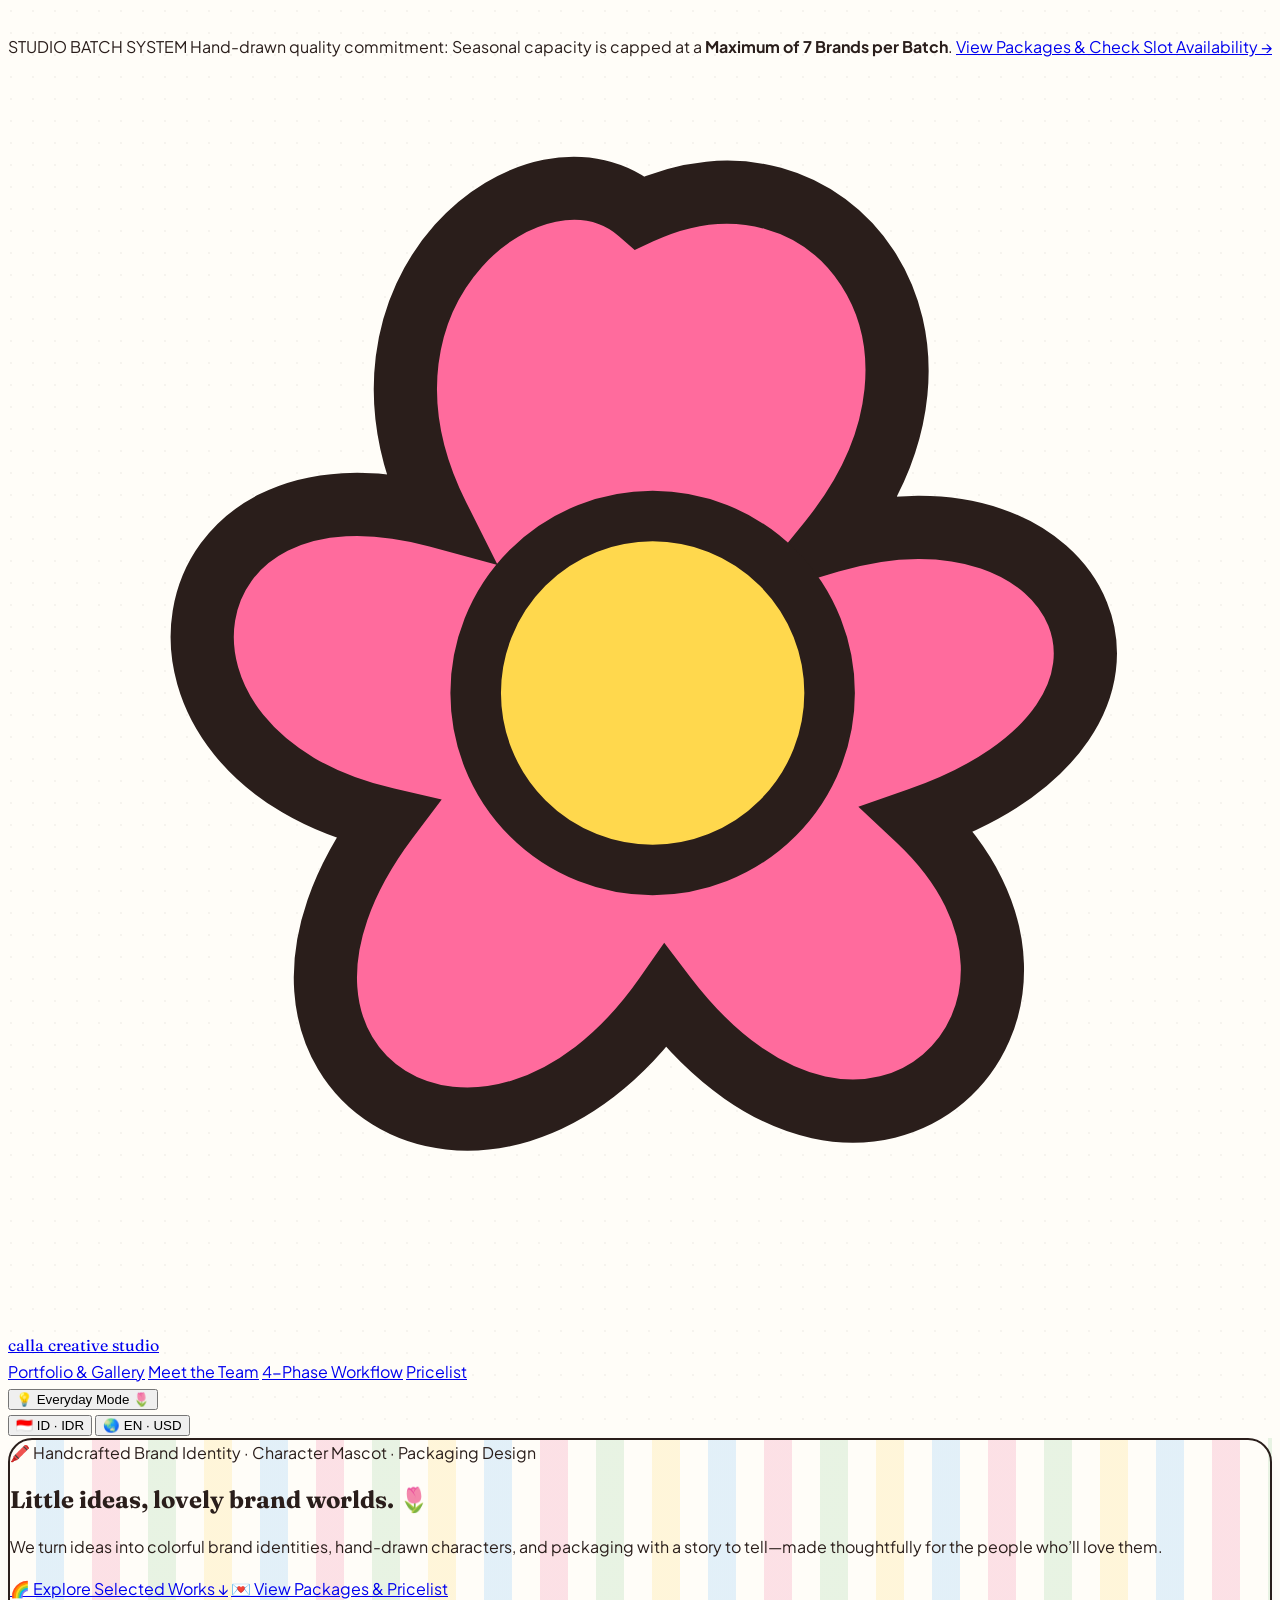
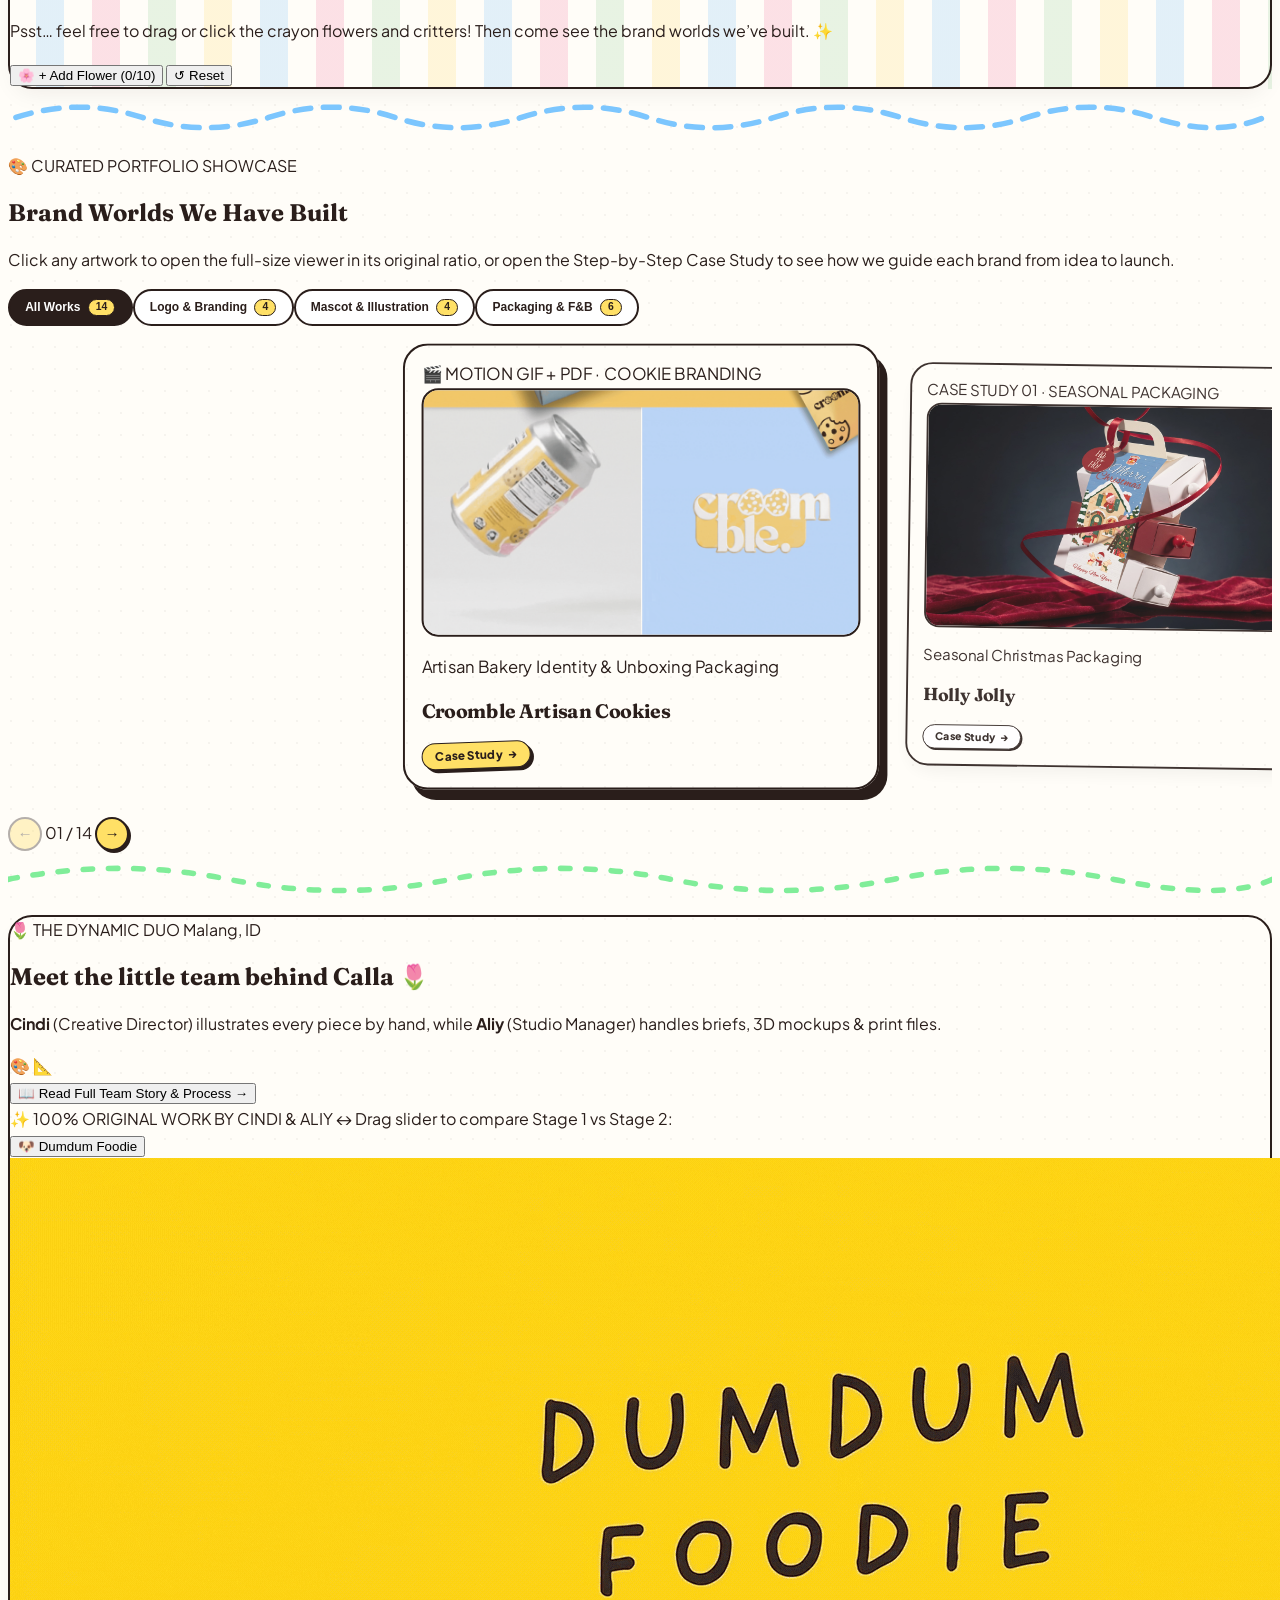
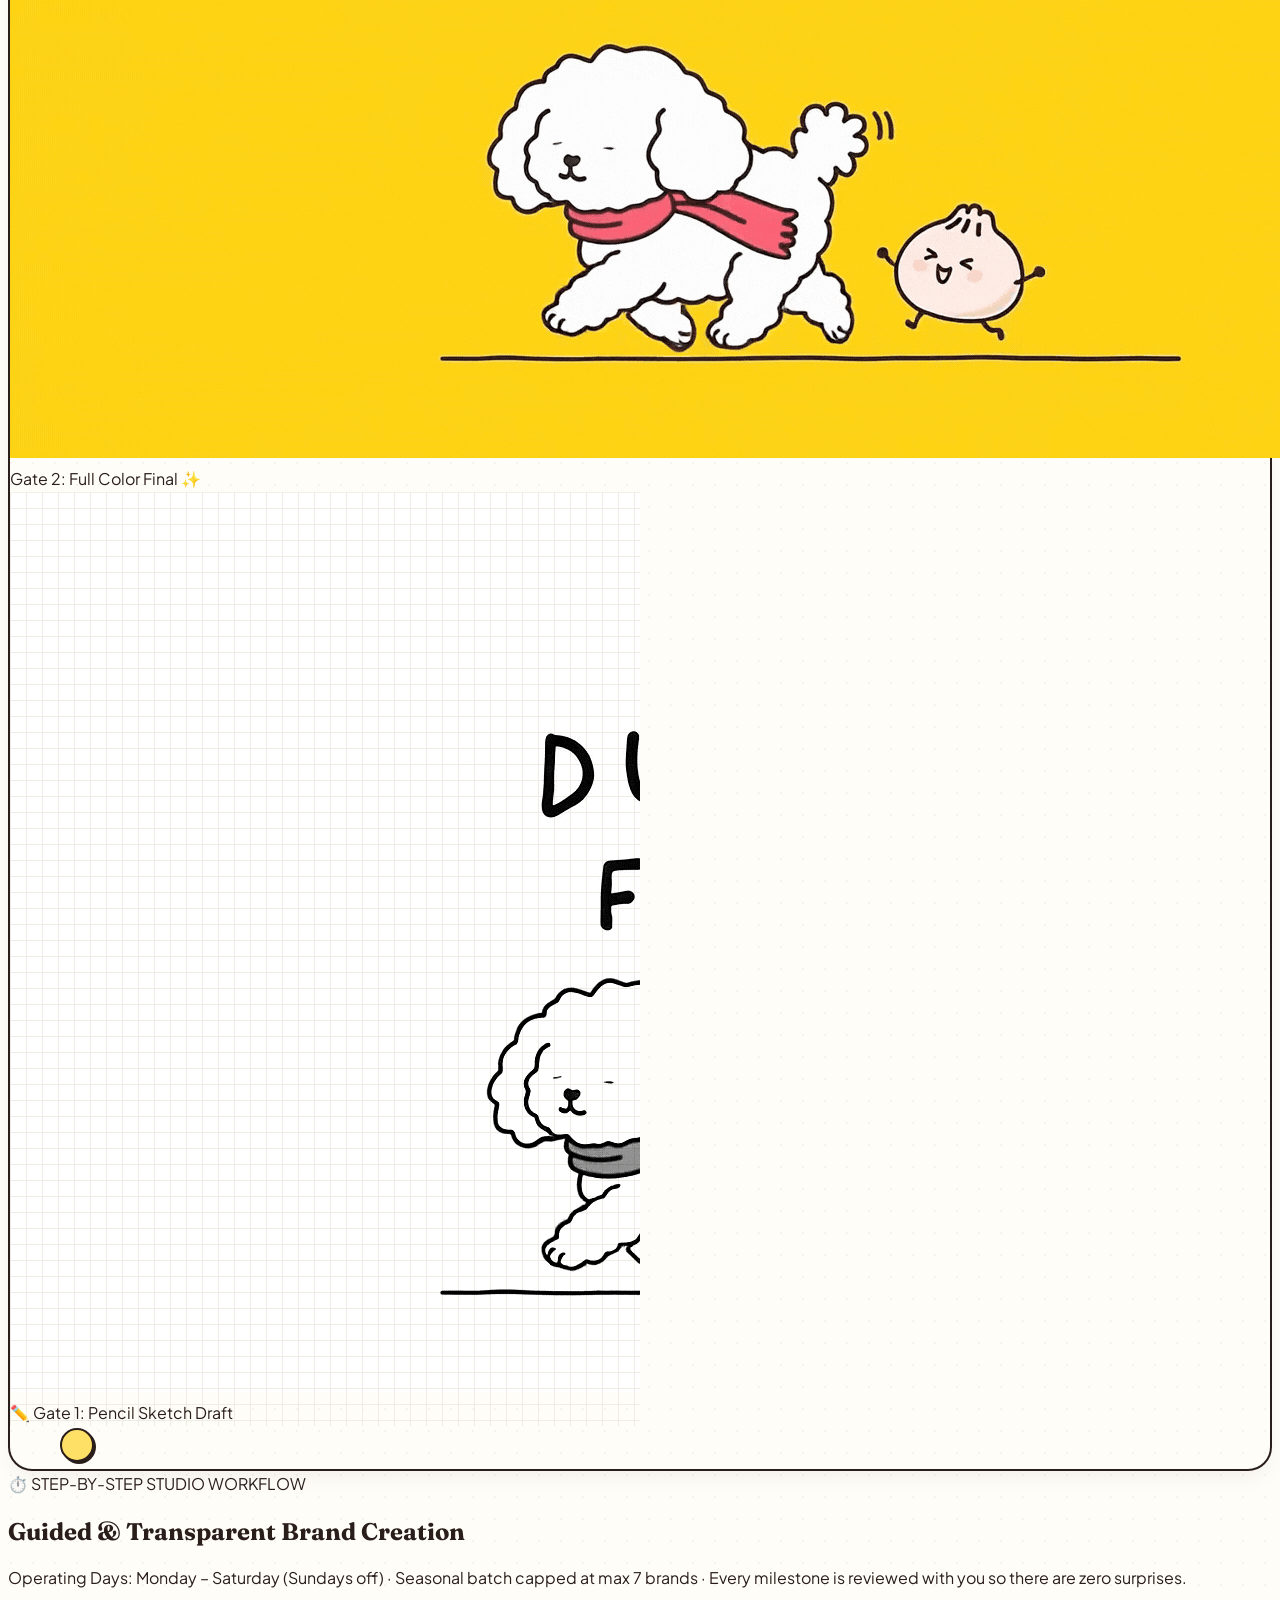
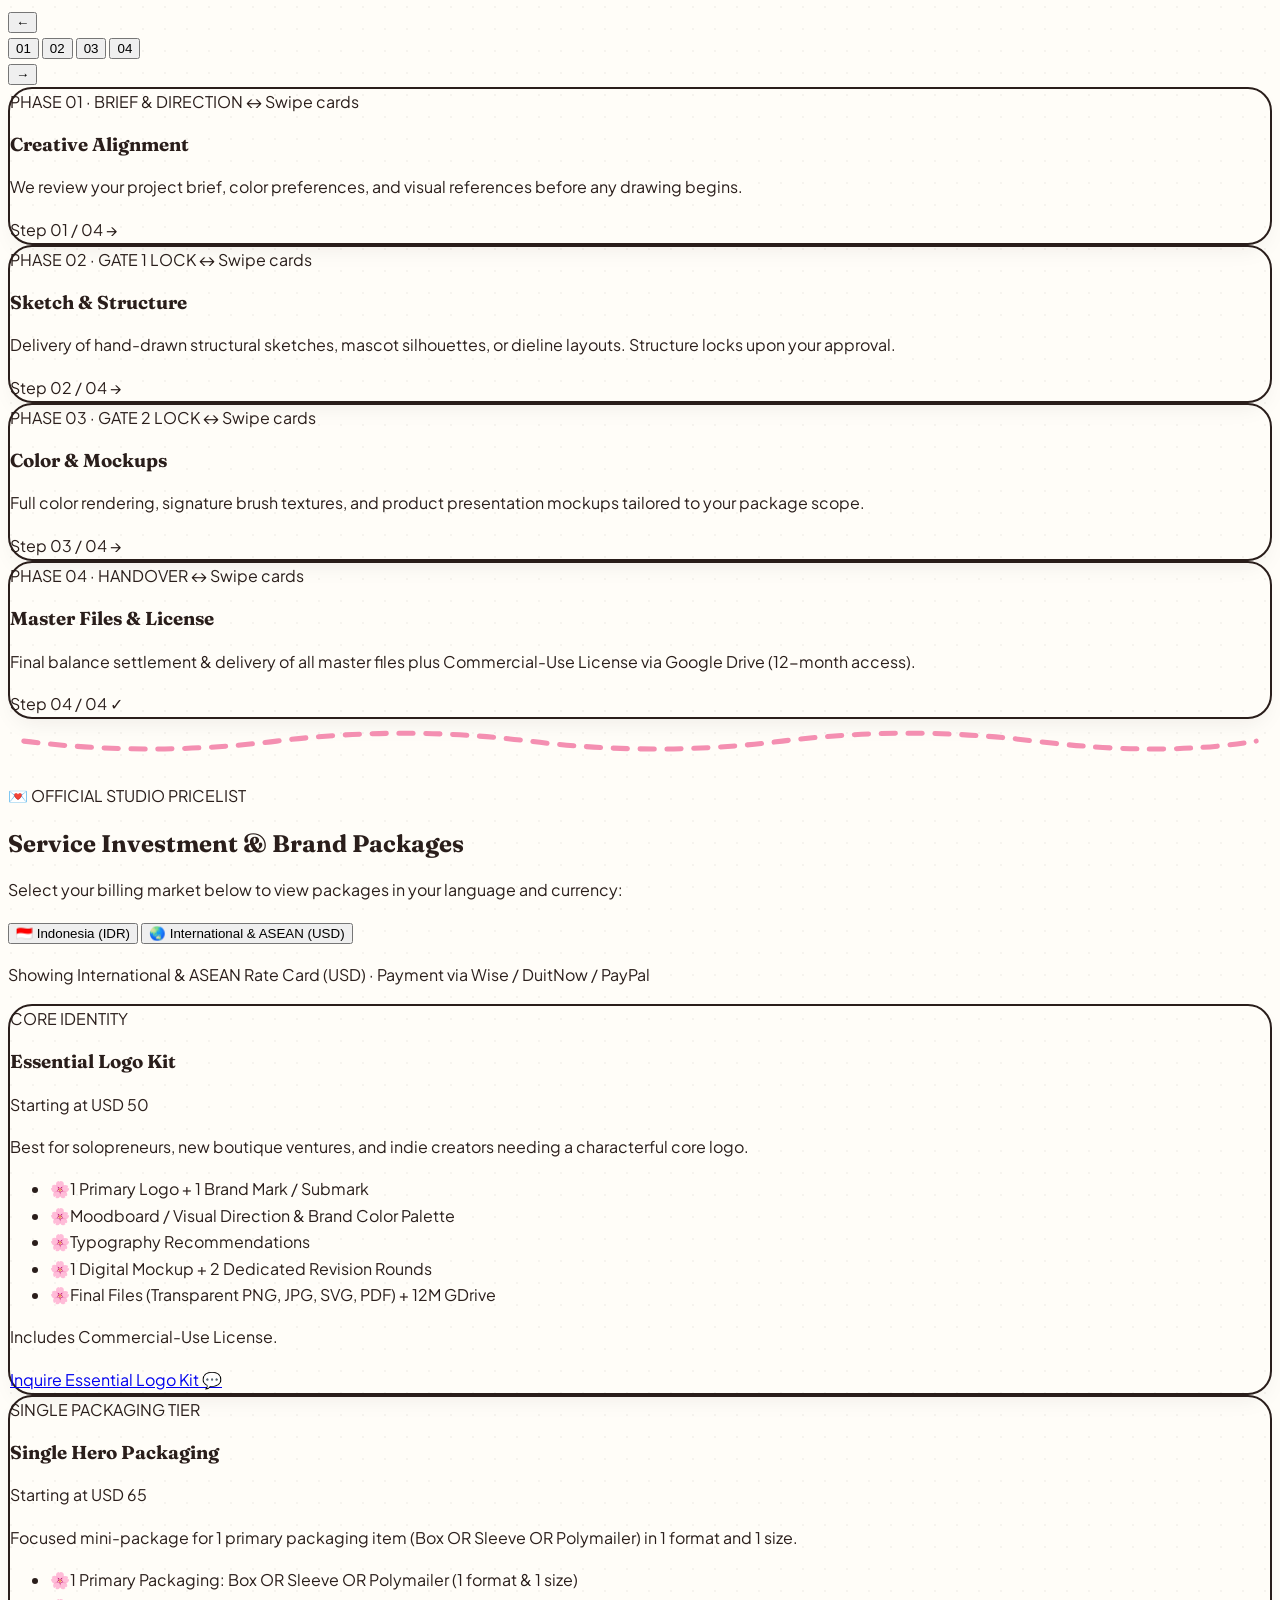
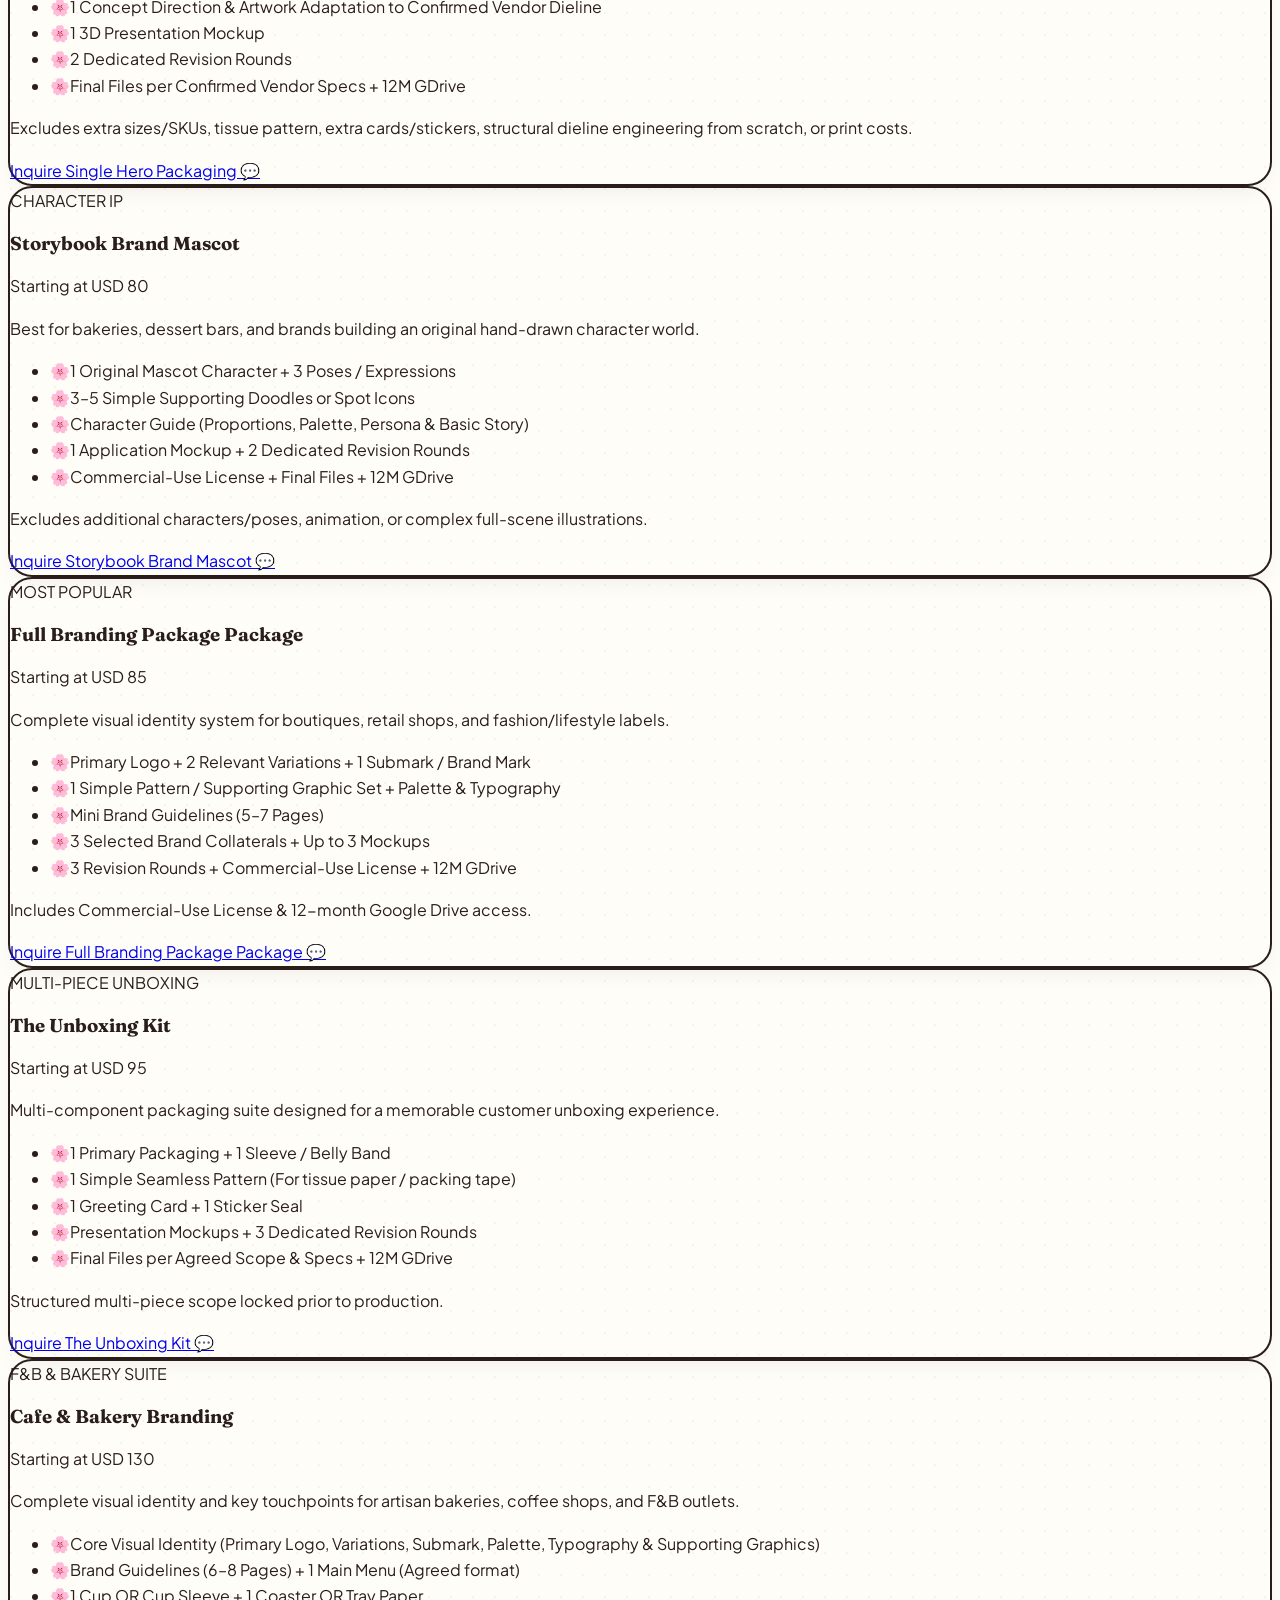
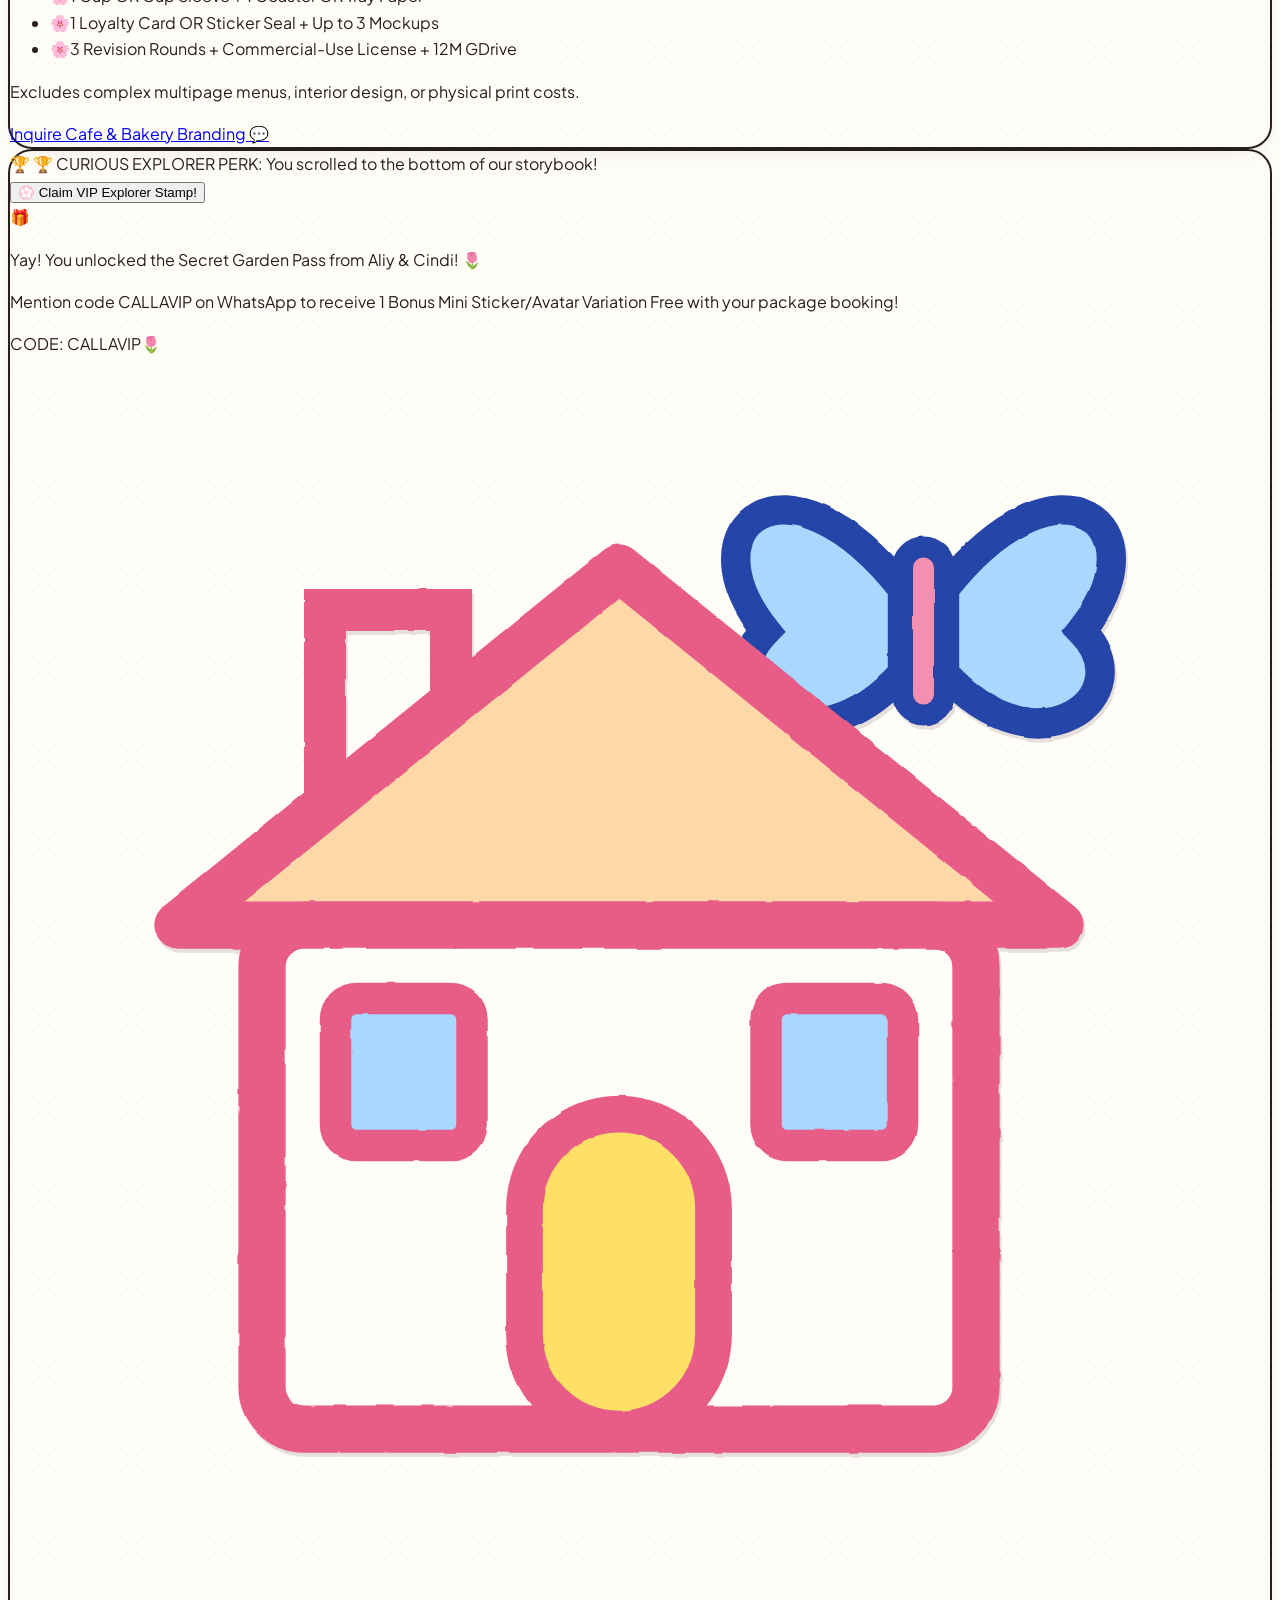
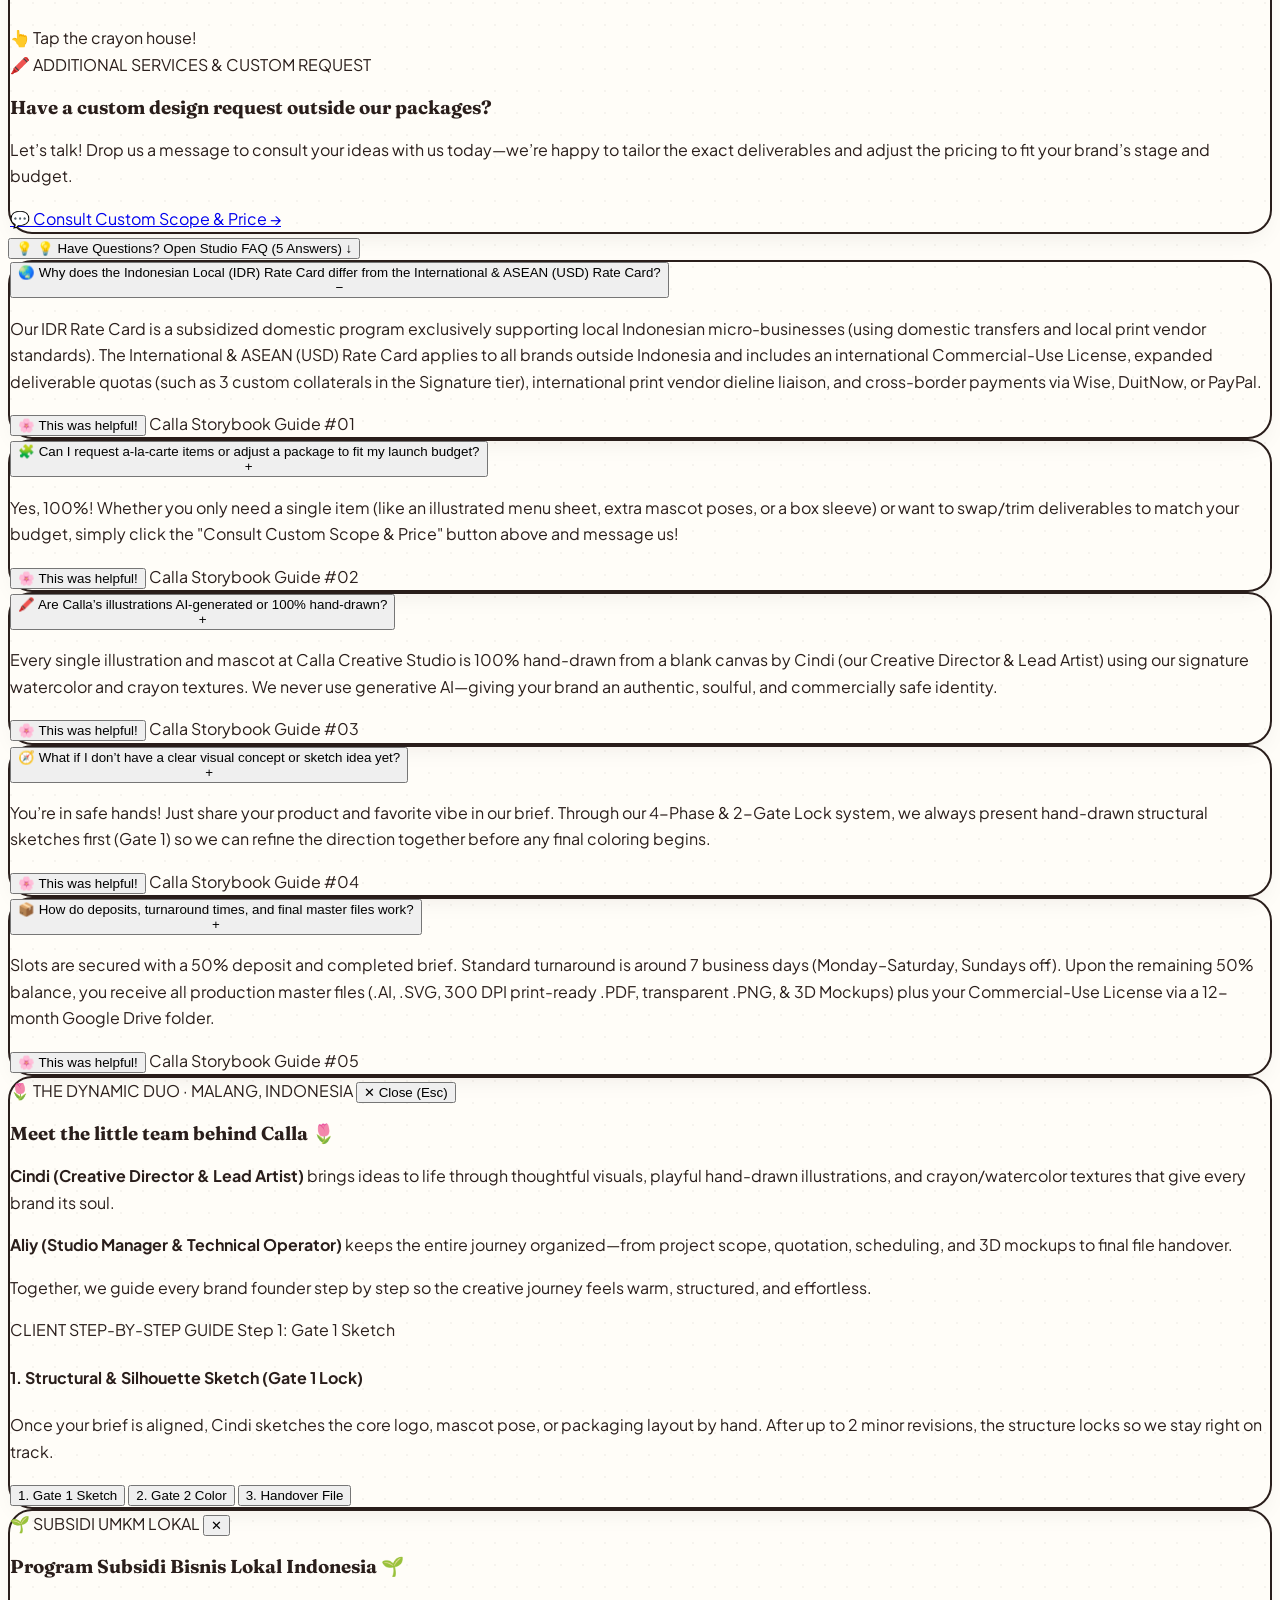
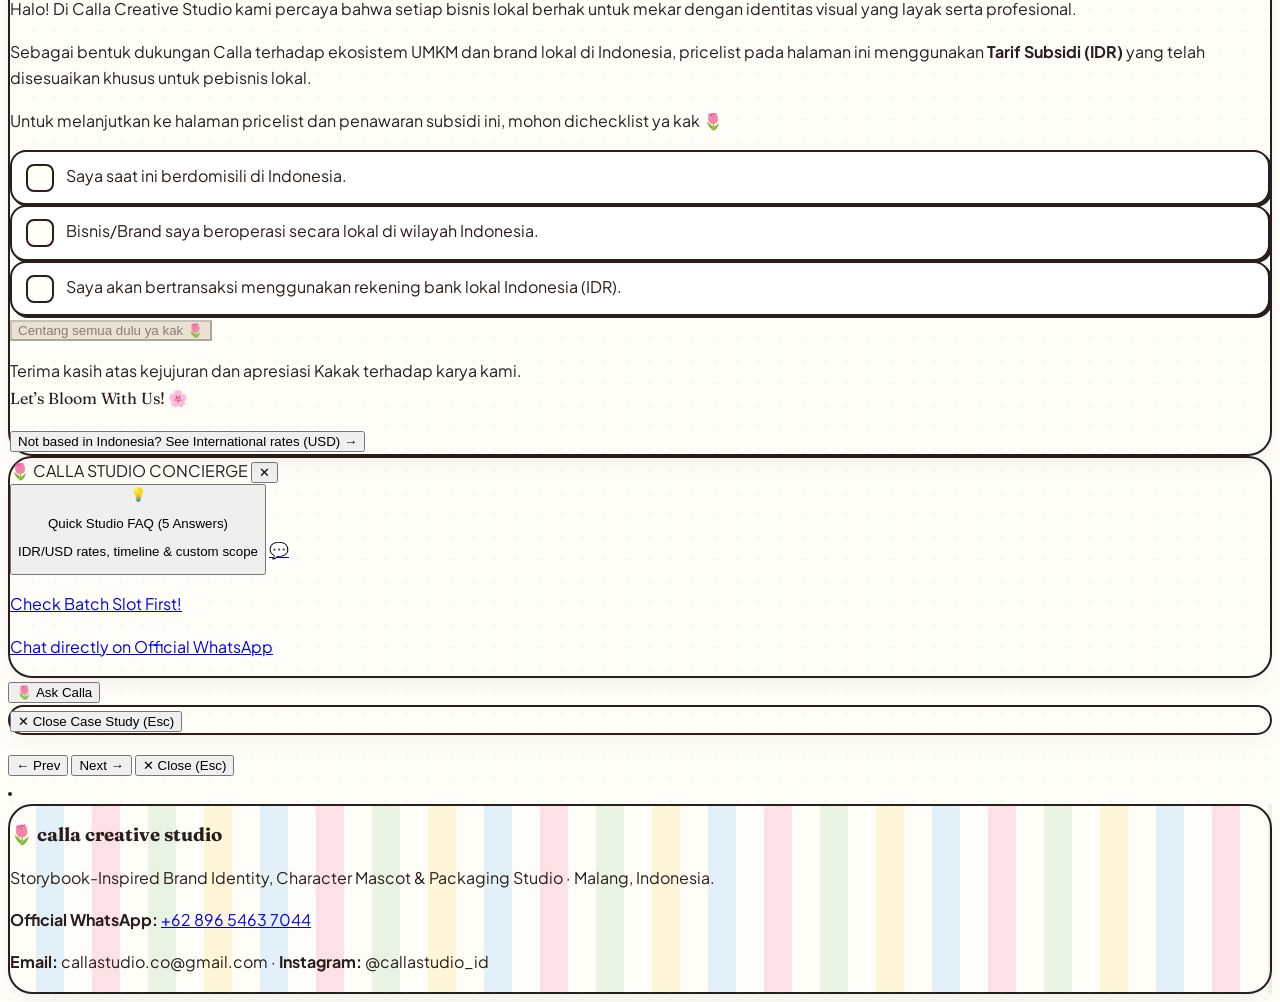
==== commit 0a1c4c59: "lezgooo" ====
--- a/index.html
+++ b/index.html
@@ -487,8 +487,9 @@
   </div>
 
   <!-- SECTION 2: BROWSABLE PROJECT GALLERY -->
-  <section id="gallery" class="max-w-6xl mx-auto px-4 sm:px-6 pt-4 pb-10">
-    <div class="flex flex-col md:flex-row md:items-end justify-between gap-4 mb-8">
+<!-- SECTION 2: FULL-BLEED FLOATING SWIPE GALLERY -->
+  <section id="gallery" class="pt-4 pb-10 scroll-mt-20 overflow-x-clip">
+    <div class="max-w-6xl mx-auto px-4 sm:px-6 flex flex-col gap-4 mb-2">
       <div>
         <span id="galBadge" class="inline-block bg-[#A8D8FF] text-[#2A1E1B] border border-[#2A1E1B] text-xs font-bold px-3.5 py-1 rounded-full mb-2">
           🎨 CURATED PORTFOLIO SHOWCASE
@@ -501,37 +502,47 @@
         </p>
       </div>
 
-      <!-- Category Filter Buttons -->
-      <div role="tablist" aria-label="Portfolio Category Filter" class="flex flex-wrap gap-1.5 sm:gap-2">
-        <button type="button" onclick="filterGallery('all')" id="filter-all" class="px-3.5 py-2 rounded-full text-xs font-bold border-2 border-[#2A1E1B] bg-[#2A1E1B] text-white transition">
-          Featured Works
-        </button>
-        <button type="button" onclick="filterGallery('identity')" id="filter-identity" class="px-3.5 py-2 rounded-full text-xs font-bold border-2 border-[#2A1E1B] bg-white text-[#2A1E1B] hover:bg-[#FFF3BF] transition">
-          Brand Identity
-        </button>
-        <button type="button" onclick="filterGallery('mascot')" id="filter-mascot" class="px-3.5 py-2 rounded-full text-xs font-bold border-2 border-[#2A1E1B] bg-white text-[#2A1E1B] hover:bg-[#FFF3BF] transition">
-          Mascot & Illustration
-        </button>
-        <button type="button" onclick="filterGallery('packaging')" id="filter-packaging" class="px-3.5 py-2 rounded-full text-xs font-bold border-2 border-[#2A1E1B] bg-white text-[#2A1E1B] hover:bg-[#FFF3BF] transition">
-          Packaging & F&B
-        </button>
-      </div>
+      <!-- Service Filter Chips -->
+      <div
+        id="galleryFilters"
+        role="tablist"
+        aria-label="Filter works by service"
+        class="flex gap-2 overflow-x-auto no-scrollbar -mx-4 px-4 pb-1 md:mx-0 md:px-0 md:flex-wrap md:overflow-visible"
+      ></div>
     </div>
 
-    <div id="galleryGrid" class="grid sm:grid-cols-2 lg:grid-cols-3 gap-6"></div>
-
-    <div id="galleryShowAllWrap" class="mt-8 text-center">
-      <button
-        type="button"
-        id="toggleShowAllBtn"
-        onclick="toggleShowAllWorks()"
-        class="px-6 py-3 rounded-full bg-[#FFE066] hover:bg-[#FFD43B] text-[#2A1E1B] font-extrabold text-xs sm:text-sm border-2 border-[#2A1E1B] shadow-[3px_3px_0px_#2A1E1B] hover:translate-y-[-2px] transition"
-      >
-        ✨ Show All Works
-      </button>
+   <!-- Jalur Geser Ujung-ke-Ujung Layar (100% Bersih Tanpa Panah Menghalangi Gambar) -->
+    <div id="galleryCarousel" class="relative w-full" role="region" aria-roledescription="carousel" aria-label="Portfolio gallery">
+      <div id="galleryTrack" class="gallery-track"></div>
+    </div>
+
+    <!-- Kontrol Navigasi Bawah: Prev + Counter + Next -->
+    <div class="max-w-6xl mx-auto px-4 sm:px-6 flex flex-col items-center justify-center gap-2 -mt-1 text-xs font-bold text-[#5C4742]">
+      <div class="inline-flex items-center gap-2.5">
+        <button
+          type="button"
+          id="galleryPrev"
+          class="gallery-nav-btn"
+          onclick="galleryStep(-1)"
+          aria-label="Previous work"
+        >←</button>
+
+        <span
+          id="galleryCounter"
+          class="tabular-nums bg-white border-2 border-[#2A1E1B] px-3.5 py-1 rounded-full text-[#2A1E1B] shadow-[2px_2px_0px_#2A1E1B]"
+        >01 / 14</span>
+
+        <button
+          type="button"
+          id="galleryNext"
+          class="gallery-nav-btn"
+          onclick="galleryStep(1)"
+          aria-label="Next work"
+        >→</button>
+      </div>
+      <span id="gallerySwipeHint" class="gallery-swipe-hint">↔ Swipe to explore</span>
     </div>
   </section>
-
   <!-- ======================================================================= -->
   <!-- CRITTER PLAYGROUND 2: NATURAL MEADOW TRAIL (NO BOX, UNCLIPPED BUBBLES!) -->
   <!-- ======================================================================= -->
@@ -1729,10 +1740,10 @@
       document.getElementById('galBadge').textContent = d.galBadge;
       document.getElementById('galHeading').textContent = d.galHeading;
       document.getElementById('galSubheading').textContent = d.galSubheading;
-      document.getElementById('filter-all').textContent = d.filterAll;
-      document.getElementById('filter-identity').textContent = d.filterIdentity;
-      document.getElementById('filter-mascot').textContent = d.filterMascot;
-      document.getElementById('filter-packaging').textContent = d.filterPackaging;
+     const swipeHintEl = document.getElementById('gallerySwipeHint');
+      if (swipeHintEl) {
+        swipeHintEl.textContent = currentLang === 'ID' ? '↔ Geser ke samping untuk melihat karya lain' : '↔ Swipe sideways to explore';
+      }
 
       document.getElementById('teamBadge').textContent = d.teamBadge;
       document.getElementById('teamHeading').textContent = d.teamHeading;
@@ -1928,115 +1939,312 @@
       document.getElementById('flowerCount').textContent = '0';
     }
 
+   // =========================================================================
+    // FULL-BLEED FLOATING SWIPE GALLERY & CENTER-FOCUS OBSERVER
     // =========================================================================
-    // GALLERY FILTERING & CARDS
-    // =========================================================================
-    function filterGallery(cat) {
-      currentFilter = cat;
-      ['all', 'identity', 'mascot', 'packaging'].forEach(c => {
-        const btn = document.getElementById('filter-' + c);
-        if (c === cat) {
-          btn.className = 'px-3.5 py-2 rounded-full text-xs font-bold border-2 border-[#2A1E1B] bg-[#2A1E1B] text-white transition';
-        } else {
-          btn.className = 'px-3.5 py-2 rounded-full text-xs font-bold border-2 border-[#2A1E1B] bg-white text-[#2A1E1B] hover:bg-[#FFF3BF] transition';
+    let galleryActiveId = null;
+    let galleryRenderedService = null;
+    let galleryObserver = null;
+    let galleryScrollTimer = null;
+    let galleryWasDragged = false;
+
+    const DEFAULT_SERVICE_TAXONOMY = [
+      { id: 'branding',  order: 1, minWorks: 2, labelID: 'Logo & Branding',       labelEN: 'Logo & Branding',       aliases: ['identity', 'brand', 'logo'] },
+      { id: 'mascot',    order: 2, minWorks: 2, labelID: 'Mascot & Illustration', labelEN: 'Mascot & Illustration', aliases: ['illustration', 'character'] },
+      { id: 'packaging', order: 3, minWorks: 2, labelID: 'Packaging & F&B',       labelEN: 'Packaging & F&B',       aliases: ['pack', 'package', 'fnb'] }
+    ];
+
+    function getPublishedProjects() {
+      return SITE.portfolioProjects
+        .filter(isProjectPublished)
+        .map((p, i) => ({ p, i }))
+        .sort((a, b) => (Number(b.p.featured !== false) - Number(a.p.featured !== false)) || (a.i - b.i))
+        .map((x) => x.p);
+    }
+
+    function getProjectServices(p) {
+      if (Array.isArray(p.services)) return p.services;
+      if (p.category === 'identity') return ['branding'];
+      if (p.category) return [p.category];
+      return [];
+    }
+
+    function projectHasService(p, serviceId) {
+      return getProjectServices(p).includes(serviceId);
+    }
+
+    function getVisibleServices(published) {
+      const source = Array.isArray(SITE.serviceTaxonomy) && SITE.serviceTaxonomy.length
+        ? SITE.serviceTaxonomy
+        : DEFAULT_SERVICE_TAXONOMY;
+      return source
+        .slice()
+        .sort((a, b) => (a.order || 0) - (b.order || 0))
+        .map((s) => ({ ...s, count: published.filter((p) => projectHasService(p, s.id)).length }))
+        .filter((s) => s.count >= (s.minWorks || 2));
+    }
+
+    function resolveServiceId(raw) {
+      const key = String(raw || '').trim().toLowerCase();
+      if (!key || key === 'all' || key === 'semua') return 'all';
+      const source = Array.isArray(SITE.serviceTaxonomy) && SITE.serviceTaxonomy.length
+        ? SITE.serviceTaxonomy
+        : DEFAULT_SERVICE_TAXONOMY;
+      const hit = source.find((s) => s.id === key || (s.aliases || []).includes(key));
+      return hit ? hit.id : 'all';
+    }
+
+    function syncServiceToURL() {
+      try {
+        const url = new URL(window.location.href);
+        if (currentFilter === 'all') url.searchParams.delete('service');
+        else url.searchParams.set('service', currentFilter);
+        history.replaceState(null, '', url);
+      } catch (_) {}
+    }
+
+    function filterGallery(serviceId) {
+      currentFilter = resolveServiceId(serviceId);
+      syncServiceToURL();
+      renderGalleryGrid();
+    }
+
+    function galleryGetSlides() {
+      const track = document.getElementById('galleryTrack');
+      return track ? Array.from(track.querySelectorAll('.gallery-card')) : [];
+    }
+
+    function scrollToSlide(slide) {
+      const track = document.getElementById('galleryTrack');
+      if (!track || !slide) return;
+      track.scrollTo({ left: slide.offsetLeft - (track.clientWidth - slide.offsetWidth) / 2 });
+    }
+
+    function jumpTrackTo(slide) {
+      const track = document.getElementById('galleryTrack');
+      if (!track || !slide) return;
+      const prev = track.style.scrollBehavior;
+      track.style.scrollBehavior = 'auto';
+      track.scrollLeft = slide.offsetLeft - (track.clientWidth - slide.offsetWidth) / 2;
+      track.style.scrollBehavior = prev;
+    }
+
+    function updateGalleryCounter() {
+      const slides = galleryGetSlides();
+      const idx = slides.findIndex((s) => s.classList.contains('is-active'));
+      const pad = (n) => String(n).padStart(2, '0');
+      const counterEl = document.getElementById('galleryCounter');
+      if (counterEl) {
+        counterEl.textContent = `${pad(Math.max(idx, 0) + 1)} / ${pad(slides.length)}`;
+      }
+      const prevBtn = document.getElementById('galleryPrev');
+      const nextBtn = document.getElementById('galleryNext');
+      if (prevBtn) prevBtn.disabled = idx <= 0;
+      if (nextBtn) nextBtn.disabled = idx < 0 || idx >= slides.length - 1;
+    }
+
+    function setActiveSlide(el) {
+      if (!el || el.dataset.projectId === galleryActiveId) return;
+      galleryGetSlides().forEach((s) => {
+        s.classList.remove('is-active');
+        s.removeAttribute('aria-current');
+      });
+      el.classList.add('is-active');
+      el.setAttribute('aria-current', 'true');
+      galleryActiveId = el.dataset.projectId;
+      updateGalleryCounter();
+    }
+
+    function updateActiveFromScroll() {
+      const track = document.getElementById('galleryTrack');
+      const slides = galleryGetSlides();
+      if (!track || !slides.length) return;
+      const center = track.scrollLeft + track.clientWidth / 2;
+      let best = slides[0];
+      let bestDist = Infinity;
+      slides.forEach((s) => {
+        const dist = Math.abs(s.offsetLeft + s.offsetWidth / 2 - center);
+        if (dist < bestDist) { bestDist = dist; best = s; }
+      });
+      setActiveSlide(best);
+    }
+
+    function galleryStep(dir) {
+      const slides = galleryGetSlides();
+      if (!slides.length) return;
+      const cur = slides.findIndex((s) => s.classList.contains('is-active'));
+      const next = Math.max(0, Math.min(slides.length - 1, (cur < 0 ? 0 : cur) + dir));
+      scrollToSlide(slides[next]);
+    }
+
+    function initGalleryCarousel() {
+      const track = document.getElementById('galleryTrack');
+      if (!track || track.dataset.bound === '1') return;
+      track.dataset.bound = '1';
+
+      track.addEventListener('scroll', () => {
+        clearTimeout(galleryScrollTimer);
+        galleryScrollTimer = setTimeout(updateActiveFromScroll, 100);
+      }, { passive: true });
+
+      // Smooth Desktop Mouse Click-and-Drag Swipe
+      let isDown = false;
+      let startX = 0;
+      let startScroll = 0;
+
+      track.addEventListener('pointerdown', (e) => {
+        if (e.pointerType !== 'mouse') return;
+        isDown = true;
+        galleryWasDragged = false;
+        startX = e.clientX;
+        startScroll = track.scrollLeft;
+        track.classList.add('is-grabbing');
+      });
+
+      window.addEventListener('pointermove', (e) => {
+        if (!isDown) return;
+        const dx = e.clientX - startX;
+        if (Math.abs(dx) > 6) galleryWasDragged = true;
+        if (galleryWasDragged) {
+          track.scrollLeft = startScroll - dx * 1.15;
         }
+      }, { passive: true });
+
+      window.addEventListener('pointerup', () => {
+        if (!isDown) return;
+        isDown = false;
+        track.classList.remove('is-grabbing');
+        updateActiveFromScroll();
+        setTimeout(() => { galleryWasDragged = false; }, 60);
       });
-      renderGalleryGrid();
-    }
-
-    function toggleShowAllWorks() {
-      showAllWorks = !showAllWorks;
-      renderGalleryGrid();
+
+      // Arrow keys while focused inside gallery
+      track.addEventListener('keydown', (e) => {
+        if (e.key !== 'ArrowRight' && e.key !== 'ArrowLeft') return;
+        const slides = galleryGetSlides();
+        const cur = slides.indexOf(e.target.closest('.gallery-card'));
+        if (cur < 0) return;
+        e.preventDefault();
+        const target = slides[Math.max(0, Math.min(slides.length - 1, cur + (e.key === 'ArrowRight' ? 1 : -1)))];
+        target.focus({ preventScroll: true });
+        scrollToSlide(target);
+      });
     }
 
     function renderGalleryGrid() {
-      const grid = document.getElementById('galleryGrid');
-      const showAllWrap = document.getElementById('galleryShowAllWrap');
-      const toggleBtn = document.getElementById('toggleShowAllBtn');
-      const d = SITE.i18n[currentLang];
-
-      const publishedProjects = SITE.portfolioProjects.filter(isProjectPublished);
-      const categoryMatched = currentFilter === 'all'
-        ? publishedProjects
-        : publishedProjects.filter(p => p.category === currentFilter);
-
-      const displayedProjects = (currentFilter === 'all' && !showAllWorks)
-        ? categoryMatched.filter(p => p.featured !== false)
-        : categoryMatched;
-
-      if (currentFilter === 'all' && categoryMatched.length > displayedProjects.length) {
-        showAllWrap.classList.remove('hidden');
-        toggleBtn.textContent = `${d.showAllWorksBtn} (${categoryMatched.length})`;
-      } else if (currentFilter === 'all' && showAllWorks && categoryMatched.length > 4) {
-        showAllWrap.classList.remove('hidden');
-        toggleBtn.textContent = d.showFeaturedOnlyBtn;
-      } else {
-        showAllWrap.classList.add('hidden');
-      }
-
-      grid.innerHTML = displayedProjects.map(p => {
+      const track = document.getElementById('galleryTrack');
+      if (!track) return;
+      initGalleryCarousel();
+
+      const published = getPublishedProjects();
+      const services = getVisibleServices(published);
+      if (currentFilter !== 'all' && !services.some((s) => s.id === currentFilter)) currentFilter = 'all';
+
+      // Render Service Chips
+      const filters = document.getElementById('galleryFilters');
+      if (filters) {
+        const allLabel = currentLang === 'ID' ? 'Semua Karya' : 'All Works';
+        const chips = [{ id: 'all', label: allLabel, count: published.length }].concat(
+          services.map((s) => ({ id: s.id, label: currentLang === 'ID' ? s.labelID : s.labelEN, count: s.count }))
+        );
+        filters.innerHTML = chips.map((c) => {
+          const on = c.id === currentFilter;
+          return `<button type="button" role="tab" aria-selected="${on}" class="gallery-chip${on ? ' is-on' : ''}" onclick="filterGallery('${c.id}')">
+            <span>${c.label}</span><span class="gallery-chip-count">${c.count}</span>
+          </button>`;
+        }).join('');
+      }
+
+      const list = currentFilter === 'all' ? published : published.filter((p) => projectHasService(p, currentFilter));
+      const keepId = galleryRenderedService === currentFilter ? galleryActiveId : null;
+      galleryRenderedService = currentFilter;
+      const pillText = currentLang === 'ID' ? 'Studi Kasus' : 'Case Study';
+
+      track.innerHTML = list.map((p) => {
         const copy = p[currentLang];
         const cardImgId = `card-img-${p.id}`;
         const altText = p.altText ? p.altText[currentLang] : `${p.name} — ${copy.categoryLabel}`;
-        const photoCount = Array.isArray(p.galleryImages) ? p.galleryImages.length : 2;
         const swatches = PROJECT_COLOR_PALETTES[p.id] || [];
+
         return `
-          <article class="calla-frame gallery-card ${p.frameBg} p-5 sm:p-6 flex flex-col justify-between relative">
-            <div>
-              <div class="flex items-center justify-between gap-2 text-xs font-bold mb-2.5">
-                <span class="bg-white border border-[#2A1E1B] px-2.5 py-0.5 rounded-full text-[11px]">${p.statusBadge}</span>
-                <div class="flex items-center -space-x-1">
-                  ${swatches.map(([cName, hex]) => `
-                    <span class="w-3.5 h-3.5 rounded-full border border-[#2A1E1B]" style="background:${hex};" title="${cName}"></span>
-                  `).join('')}
-                </div>
+          <article
+            role="button"
+            tabindex="0"
+            data-project-id="${p.id}"
+            onclick="if(!galleryWasDragged) openCaseModal('${p.id}', this)"
+            onkeydown="if(event.key==='Enter'||event.key===' '){event.preventDefault();openCaseModal('${p.id}', this);}"
+            class="calla-frame gallery-card ${p.frameBg} group text-left"
+          >
+            <!-- Header Kartu: Status Badge & 4 Bulatan Palet Warna -->
+            <div class="flex items-center justify-between gap-2 text-xs font-bold mb-2.5 w-0 min-w-full">
+              <span class="bg-white border border-[#2A1E1B] px-2.5 py-0.5 rounded-full text-[10px] sm:text-[11px] truncate">
+                ${p.statusBadge}
+              </span>
+              <div class="flex items-center -space-x-1 shrink-0">
+                ${swatches.map(([cName, hex]) => `
+                  <span class="w-3.5 h-3.5 rounded-full border border-[#2A1E1B]" style="background:${hex};" title="${cName}"></span>
+                `).join('')}
               </div>
-
-              <button
-                type="button"
-                onclick="openProjectLightbox('${p.id}', 0, this)"
-                class="artwork-zoom-trigger artwork-thumb-stage relative w-full h-52 sm:h-56 rounded-2xl border-2 border-[#2A1E1B] overflow-hidden mb-3.5 flex items-center justify-center p-2 text-left"
-                title="${d.zoomImageHint}"
-              >
-                <img
-                  id="${cardImgId}"
-                  src="${getFastThumb(p.coverImg, 800)}"
-                  data-base-src="${p.coverImg}"
-                  data-attempt="0"
-                  alt="${altText}"
-                  loading="lazy"
-                  decoding="async"
-                  class="artwork-uncropped"
-                  onerror="handleSmartImgError(this)"
-                />
-                <div class="hidden absolute inset-0 p-4 bg-gradient-to-br from-white/95 to-[#FFF9DB]/90 flex flex-col items-center justify-center text-center">
-                  <span class="text-2xl mb-1">🖼️</span>
-                  <p class="text-xs font-extrabold text-[#2A1E1B]">${p.name}</p>
-                  <code class="text-[11px] font-bold text-[#E85D88] bg-white px-2.5 py-0.5 rounded border border-[#2A1E1B] mt-1">${p.coverImg}</code>
-                </div>
-                <span class="absolute bottom-2 right-2 bg-white/95 border border-[#2A1E1B] text-[10px] font-bold px-2.5 py-0.5 rounded-full text-[#2A1E1B] shadow-sm">
-                  🔍 Full-Size (${photoCount})
+            </div>
+
+            <!-- Bingkai Gambar Horizontal Adaptif (Tanpa Crop & Tanpa Ruang Kosong) -->
+            <div class="gallery-cover-stage mb-3">
+              <img
+                id="${cardImgId}"
+                src="${getFastThumb(p.coverImg, 750)}"
+                data-base-src="${p.coverImg}"
+                data-attempt="0"
+                alt="${altText}"
+                loading="lazy"
+                decoding="async"
+                draggable="false"
+                class="gallery-cover-img"
+                onload="if(this.closest('.gallery-card')?.classList.contains('is-active')) jumpTrackTo(this.closest('.gallery-card'))"
+                onerror="handleSmartImgError(this)"
+              />
+              <div class="hidden p-6 bg-gradient-to-br from-white/95 to-[#FFF9DB]/90 flex flex-col items-center justify-center text-center h-full">
+                <span class="text-2xl mb-1">🖼️</span>
+                <p class="text-xs font-extrabold text-[#2A1E1B]">${p.name}</p>
+                <code class="text-[11px] font-bold text-[#E85D88] bg-white px-2.5 py-0.5 rounded border border-[#2A1E1B] mt-1">${p.coverImg}</code>
+              </div>
+            </div>
+
+            <!-- Footer Kartu: Label Jasa, Nama Brand & Interactive Pill -->
+            <div class="w-0 min-w-full">
+              <p class="text-[10px] sm:text-[11px] font-bold text-[#5C4742] uppercase tracking-wider mb-1 truncate">
+                ${copy.categoryLabel}
+              </p>
+              <div class="flex items-end justify-between gap-2.5">
+                <h3 class="text-xl sm:text-2xl font-extrabold text-[#2A1E1B] leading-tight truncate">
+                  ${p.name}
+                </h3>
+                <span class="gallery-cta-pill">
+                  <span>${pillText}</span>
+                  <span aria-hidden="true" class="gallery-cta-arrow">→</span>
                 </span>
-              </button>
-
-              <p class="text-[11px] font-bold text-[#5C4742] uppercase tracking-wider mb-0.5">${copy.categoryLabel}</p>
-              <h3 class="text-2xl font-extrabold text-[#2A1E1B] mb-1.5">${p.name}</h3>
-              <p class="text-xs sm:text-sm text-[#4A3833] mb-4 leading-relaxed line-clamp-3">${copy.summary}</p>
-            </div>
-
-            <div class="pt-3 border-t border-[#2A1E1B]/20">
-              <button
-                type="button"
-                id="open-btn-${p.id}"
-                onclick="openCaseModal('${p.id}', this)"
-                class="w-full py-2.5 px-4 rounded-xl bg-white hover:bg-[#FFE066] text-[#2A1E1B] font-bold text-xs border-2 border-[#2A1E1B] shadow-[2px_2px_0px_#2A1E1B] transition text-center"
-              >
-                ${d.cardOpenBtn}
-              </button>
+              </div>
             </div>
           </article>
         `;
       }).join('');
+
+      if (galleryObserver) { galleryObserver.disconnect(); galleryObserver = null; }
+      galleryActiveId = null;
+      const slides = galleryGetSlides();
+      if (!slides.length) { updateGalleryCounter(); return; }
+
+      const start = slides.find((s) => s.dataset.projectId === keepId) || slides[0];
+      jumpTrackTo(start);
+      setActiveSlide(start);
+
+      if ('IntersectionObserver' in window) {
+        galleryObserver = new IntersectionObserver(updateActiveFromScroll, {
+          root: track,
+          rootMargin: '0px -42% 0px -42%',
+          threshold: 0
+        });
+        slides.forEach((s) => galleryObserver.observe(s));
+      }
     }
 
     // =========================================================================
@@ -2764,6 +2972,59 @@
       if (!lsmIsAcknowledged() && (wantsID || (lsmLooksIndonesian() && !lsmDismissedThisSession()))) {
         setTimeout(openLocalSubsidy, 900);
       }
+// =========================================================================
+    // ARTWORK & BRAND GUIDELINE COPY PROTECTION
+    // =========================================================================
+    (function initArtworkProtection() {
+      let lastNoticeTime = 0;
+
+      function showCopyrightNotice() {
+        const now = Date.now();
+        if (now - lastNoticeTime < 1800) return;
+        lastNoticeTime = now;
+
+        const existing = document.getElementById('callaProtectToast');
+        if (existing) existing.remove();
+
+        const toast = document.createElement('div');
+        toast.id = 'callaProtectToast';
+        toast.setAttribute('role', 'status');
+        toast.className = 'fixed bottom-16 left-1/2 -translate-x-1/2 z-[80] bg-[#2A1E1B] text-[#FFFDF8] border-2 border-[#FFE066] px-4 py-2 rounded-full text-xs font-bold shadow-[3px_3px_0px_#E85D88] pointer-events-none transition-opacity duration-300 text-center max-w-[90vw]';
+        toast.textContent = currentLang === 'ID'
+          ? '🌷 Karya & Brand Guideline dilindungi hak cipta Calla Creative Studio'
+          : '🌷 Artwork & Brand Guidelines are protected by Calla Creative Studio';
+
+        document.body.appendChild(toast);
+        setTimeout(() => {
+          toast.style.opacity = '0';
+          setTimeout(() => toast.remove(), 300);
+        }, 2000);
+      }
+
+      // 1. Blokir drag semua gambar ke desktop / tab baru
+      document.addEventListener('dragstart', (e) => {
+        if (e.target && e.target.tagName === 'IMG') {
+          e.preventDefault();
+        }
+      });
+
+      // 2. Blokir klik kanan khusus di area Galeri, Case Study Modal & Lightbox
+      document.addEventListener('contextmenu', (e) => {
+        const isProtectedZone = e.target.closest('#gallery, #caseStudyModal, #imageLightbox, #team');
+        if (isProtectedZone) {
+          e.preventDefault();
+          showCopyrightNotice();
+        }
+      });
+
+      // 3. Blokir shortcut Ctrl+S / Cmd+S (Save Page)
+      document.addEventListener('keydown', (e) => {
+        if ((e.ctrlKey || e.metaKey) && e.key.toLowerCase() === 's') {
+          e.preventDefault();
+          showCopyrightNotice();
+        }
+      });
+    })();
     })();
   </script>
 </body>
--- a/css/calla.css
+++ b/css/calla.css
@@ -13,6 +13,7 @@
   --card-border-width: 2px;
   --flower-speed: 6s;
   --critter-speed: 9s;
+  --slide-active-shadow: 8px 10px 0px #2A1E1B;
 }
 
 body.play-mode {
@@ -66,25 +67,239 @@
   transition: transform 0.25s cubic-bezier(0.34, 1.56, 0.64, 1), box-shadow 0.25s ease;
 }
 
-/* Spencer Gabor-inspired Curated Scrapbook Collage Tilt on Desktop */
+/* ==========================================================================
+   Portfolio Gallery: Full-Bleed Floating Swipe Track + Compact Adaptive Card
+   ========================================================================== */
+.gallery-chip {
+  display: inline-flex;
+  align-items: center;
+  gap: 0.45rem;
+  flex: none;
+  white-space: nowrap;
+  padding: 0.5rem 0.95rem;
+  border: 2px solid var(--border-ink);
+  border-radius: 9999px;
+  background: #FFFFFF;
+  color: var(--text-main);
+  font-size: 0.75rem;
+  font-weight: 700;
+  line-height: 1.2;
+  transition: background-color 0.15s ease, color 0.15s ease, transform 0.15s ease;
+}
+.gallery-chip:hover {
+  background: #FFF3BF;
+  transform: translateY(-1px);
+}
+.gallery-chip.is-on,
+.gallery-chip.is-on:hover {
+  background: var(--text-main);
+  color: #FFFFFF;
+}
+.gallery-chip-count {
+  padding: 0.06rem 0.45rem;
+  border: 1.5px solid var(--border-ink);
+  border-radius: 9999px;
+  background: var(--accent-yellow);
+  color: var(--text-main);
+  font-size: 0.65rem;
+  font-weight: 800;
+}
+
+/* Jalur Swipe Ujung-ke-Ujung Layar (Tanpa Kotak Pemotong) */
+.gallery-track {
+  --stage-h: 170px;
+  --slide-gap: 1.25rem;
+  position: relative;
+  display: flex;
+  align-items: center;
+  gap: var(--slide-gap);
+  width: 100%;
+  padding: 1.65rem 0 2.25rem;
+  overflow-x: auto;
+  overflow-y: hidden;
+  scroll-snap-type: x mandatory;
+  scroll-behavior: smooth;
+  overscroll-behavior-x: contain;
+  -webkit-overflow-scrolling: touch;
+  scrollbar-width: none;
+  cursor: grab;
+}
+.gallery-track.is-grabbing {
+  cursor: grabbing;
+  scroll-snap-type: none;
+  scroll-behavior: auto;
+}
+.gallery-track::-webkit-scrollbar { display: none; }
+
+/* Spacer kiri & kanan agar kartu pertama dan terakhir bisa berhenti tepat di tengah layar */
+.gallery-track::before,
+.gallery-track::after {
+  content: '';
+  flex: 0 0 max(1rem, calc(50% - 190px));
+}
+@media (min-width: 640px) {
+  .gallery-track { --stage-h: 205px; }
+}
 @media (min-width: 768px) {
-  .gallery-card:nth-child(odd) {
-    transform: rotate(-0.55deg);
-  }
-  .gallery-card:nth-child(even) {
-    transform: rotate(0.55deg);
-  }
-  body.play-mode .gallery-card:nth-child(odd) {
-    transform: rotate(-1.35deg);
-  }
-  body.play-mode .gallery-card:nth-child(even) {
-    transform: rotate(1.35deg);
-  }
-}
-
-.gallery-card:hover, .gallery-card:focus-within {
-  transform: translateY(-5px) rotate(0deg) !important;
-  box-shadow: 8px 10px 0px #2A1E1B;
+  .gallery-track {
+    --stage-h: 235px;
+    --slide-gap: 1.5rem;
+  }
+}
+@media (hover: hover) and (pointer: fine) {
+  .gallery-track:not(.is-grabbing) { scroll-snap-type: x proximity; }
+}
+
+/* Kartu Melayang dengan Lebar Mengikuti Rasio Gambar Horizontal */
+.gallery-card {
+  --tilt: 0deg;
+  position: relative;
+  flex: 0 0 auto;
+  display: inline-flex;
+  flex-direction: column;
+  width: max-content;
+  max-width: 88vw;
+  padding: 0.9rem 1rem 1rem;
+  border-radius: 24px;
+  text-align: left;
+  font: inherit;
+  color: var(--text-main);
+  cursor: pointer;
+  user-select: none;
+  scroll-snap-align: center;
+  -webkit-tap-highlight-color: transparent;
+  opacity: 0.9;
+  transform: scale(0.94) rotate(var(--tilt));
+  transition: transform 0.4s cubic-bezier(0.34, 1.56, 0.64, 1), opacity 0.25s ease, box-shadow 0.25s ease;
+}
+.gallery-card:nth-child(odd)  { --tilt: -0.8deg; }
+.gallery-card:nth-child(even) { --tilt: 0.8deg; }
+body.play-mode .gallery-card:nth-child(odd)  { --tilt: -1.45deg; }
+body.play-mode .gallery-card:nth-child(even) { --tilt: 1.45deg; }
+
+.gallery-card.is-active {
+  z-index: 2;
+  opacity: 1;
+  transform: scale(1.04) rotate(0deg);
+  box-shadow: var(--slide-active-shadow);
+}
+
+@media (hover: hover) {
+  .gallery-card:hover,
+  .gallery-card:focus-visible {
+    opacity: 1;
+    transform: translateY(-4px) scale(0.98) rotate(0deg);
+    box-shadow: var(--slide-active-shadow);
+  }
+  .gallery-card.is-active:hover,
+  .gallery-card.is-active:focus-visible {
+    transform: translateY(-4px) scale(1.055) rotate(0deg);
+  }
+}
+
+/* Adaptive Horizontal Cover Frame (Fits 16:9, 16:10, 4:3 with Zero Crop) */
+.gallery-cover-stage {
+  position: relative;
+  display: block;
+  height: var(--stage-h);
+  width: auto;
+  min-width: 235px;
+  border-radius: 16px;
+  border: 2px solid var(--border-ink);
+  overflow: hidden;
+  background-color: #FFFDF8;
+}
+
+.gallery-cover-img {
+  display: block;
+  height: 100%;
+  width: auto;
+  max-width: min(84vw, 480px);
+  object-fit: contain;
+  transition: transform 0.3s ease;
+}
+
+.gallery-card:hover .gallery-cover-img {
+  transform: scale(1.03);
+}
+
+/* Interactive Case Study Pill in Card Footer */
+.gallery-cta-pill {
+  display: inline-flex;
+  align-items: center;
+  gap: 0.3rem;
+  flex-shrink: 0;
+  padding: 0.32rem 0.75rem;
+  border-radius: 9999px;
+  border: 1.5px solid var(--border-ink);
+  background-color: #FFFFFF;
+  color: var(--text-main);
+  font-size: 0.7rem;
+  font-weight: 800;
+  line-height: 1.2;
+  box-shadow: 1.5px 1.5px 0px var(--border-ink);
+  transition: background-color 0.2s ease, color 0.2s ease, transform 0.25s cubic-bezier(0.34, 1.56, 0.64, 1), box-shadow 0.2s ease;
+}
+
+.gallery-cta-arrow {
+  display: inline-block;
+  transition: transform 0.25s cubic-bezier(0.34, 1.56, 0.64, 1);
+}
+
+.gallery-card.is-active .gallery-cta-pill,
+.gallery-card:hover .gallery-cta-pill,
+.gallery-card:focus-visible .gallery-cta-pill {
+  background-color: var(--accent-yellow);
+  color: var(--text-main);
+  transform: translateY(-2px) rotate(-2deg);
+  box-shadow: 3px 3px 0px var(--border-ink);
+}
+
+body.play-mode .gallery-card.is-active .gallery-cta-pill,
+body.play-mode .gallery-card:hover .gallery-cta-pill,
+body.play-mode .gallery-card:focus-visible .gallery-cta-pill {
+  background-color: var(--accent-pink);
+  color: #FFFFFF;
+}
+
+.gallery-card:hover .gallery-cta-arrow,
+.gallery-card:focus-visible .gallery-cta-arrow {
+  transform: translateX(3px);
+}
+
+/* Tombol Prev / Next di Bar Bawah (Tidak Menutupi Gambar Kartu) */
+.gallery-nav-btn {
+  display: inline-grid;
+  place-items: center;
+  width: 34px;
+  height: 34px;
+  border: 2px solid var(--border-ink);
+  border-radius: 9999px;
+  background: var(--accent-yellow);
+  color: var(--text-main);
+  font-size: 0.95rem;
+  font-weight: 800;
+  line-height: 1;
+  box-shadow: 2px 2px 0 var(--border-ink);
+  cursor: pointer;
+  transition: transform 0.2s ease, opacity 0.2s ease, background-color 0.15s ease;
+}
+.gallery-nav-btn[disabled] {
+  opacity: 0.35;
+  cursor: default;
+  box-shadow: none;
+}
+.gallery-nav-btn:not([disabled]):hover {
+  transform: translateY(-1.5px) scale(1.06);
+  background: #FFFFFF;
+}
+.gallery-nav-btn:not([disabled]):active {
+  transform: translateY(1px);
+  box-shadow: 0 0 0 var(--border-ink);
+}
+.gallery-swipe-hint { display: none; }
+@media (hover: none) {
+  .gallery-swipe-hint { display: inline; }
 }
 
 /* 3-Layer Draggable Crayon Flowers & Critters */
@@ -160,7 +375,7 @@
   }
 }
 
-/* Uncropped Aspect-Ratio Safe Image Containers */
+/* Uncropped Aspect-Ratio Safe Image Containers (Used Inside Case Study Modal) */
 .artwork-thumb-stage {
   background-color: #FFFDF8;
   background-image: radial-gradient(#E5DEC9 0.75px, transparent 0.75px);
@@ -197,6 +412,40 @@
   outline: 3px solid #2563EB;
   outline-offset: 3px;
 }
+/* ==========================================================================
+   Anti-Copy & Artwork Protection Shield (Gallery, Modal & Lightbox)
+   ========================================================================== */
+.gallery-cover-img,
+.artwork-uncropped,
+.lightbox-img {
+  -webkit-user-select: none;
+  user-select: none;
+  -webkit-touch-callout: none; /* Mematikan pop-up "Simpan Gambar" saat ditekan lama di iPhone/Android */
+  -webkit-user-drag: none;
+}
+
+/* Mematikan menu klik kanan gambar di kartu & modal tanpa memblokir klik buka detail */
+.gallery-cover-img,
+.artwork-uncropped {
+  pointer-events: none;
+}
+
+/* Lapisan kaca transparan di atas gambar Lightbox Full-Size */
+#lightboxStage::after {
+  content: '';
+  position: absolute;
+  inset: 0;
+  z-index: 10;
+}
+
+/* Mengaburkan karya jika pengunjung mencoba mencetak halaman (Ctrl+P / Save as PDF) */
+@media print {
+  #gallery,
+  #caseStudyModal,
+  #imageLightbox {
+    display: none !important;
+  }
+}
 
 /* Reduced Motion Accessibility */
 @media (prefers-reduced-motion: reduce) {
@@ -213,8 +462,7 @@
   .critter-caterpillar {
     animation: none !important;
   }
-  .gallery-card,
-  body.play-mode .gallery-card {
-    transform: none !important;
+  .gallery-track .gallery-card:nth-child(n) {
+    --tilt: 0deg !important;
   }
 }
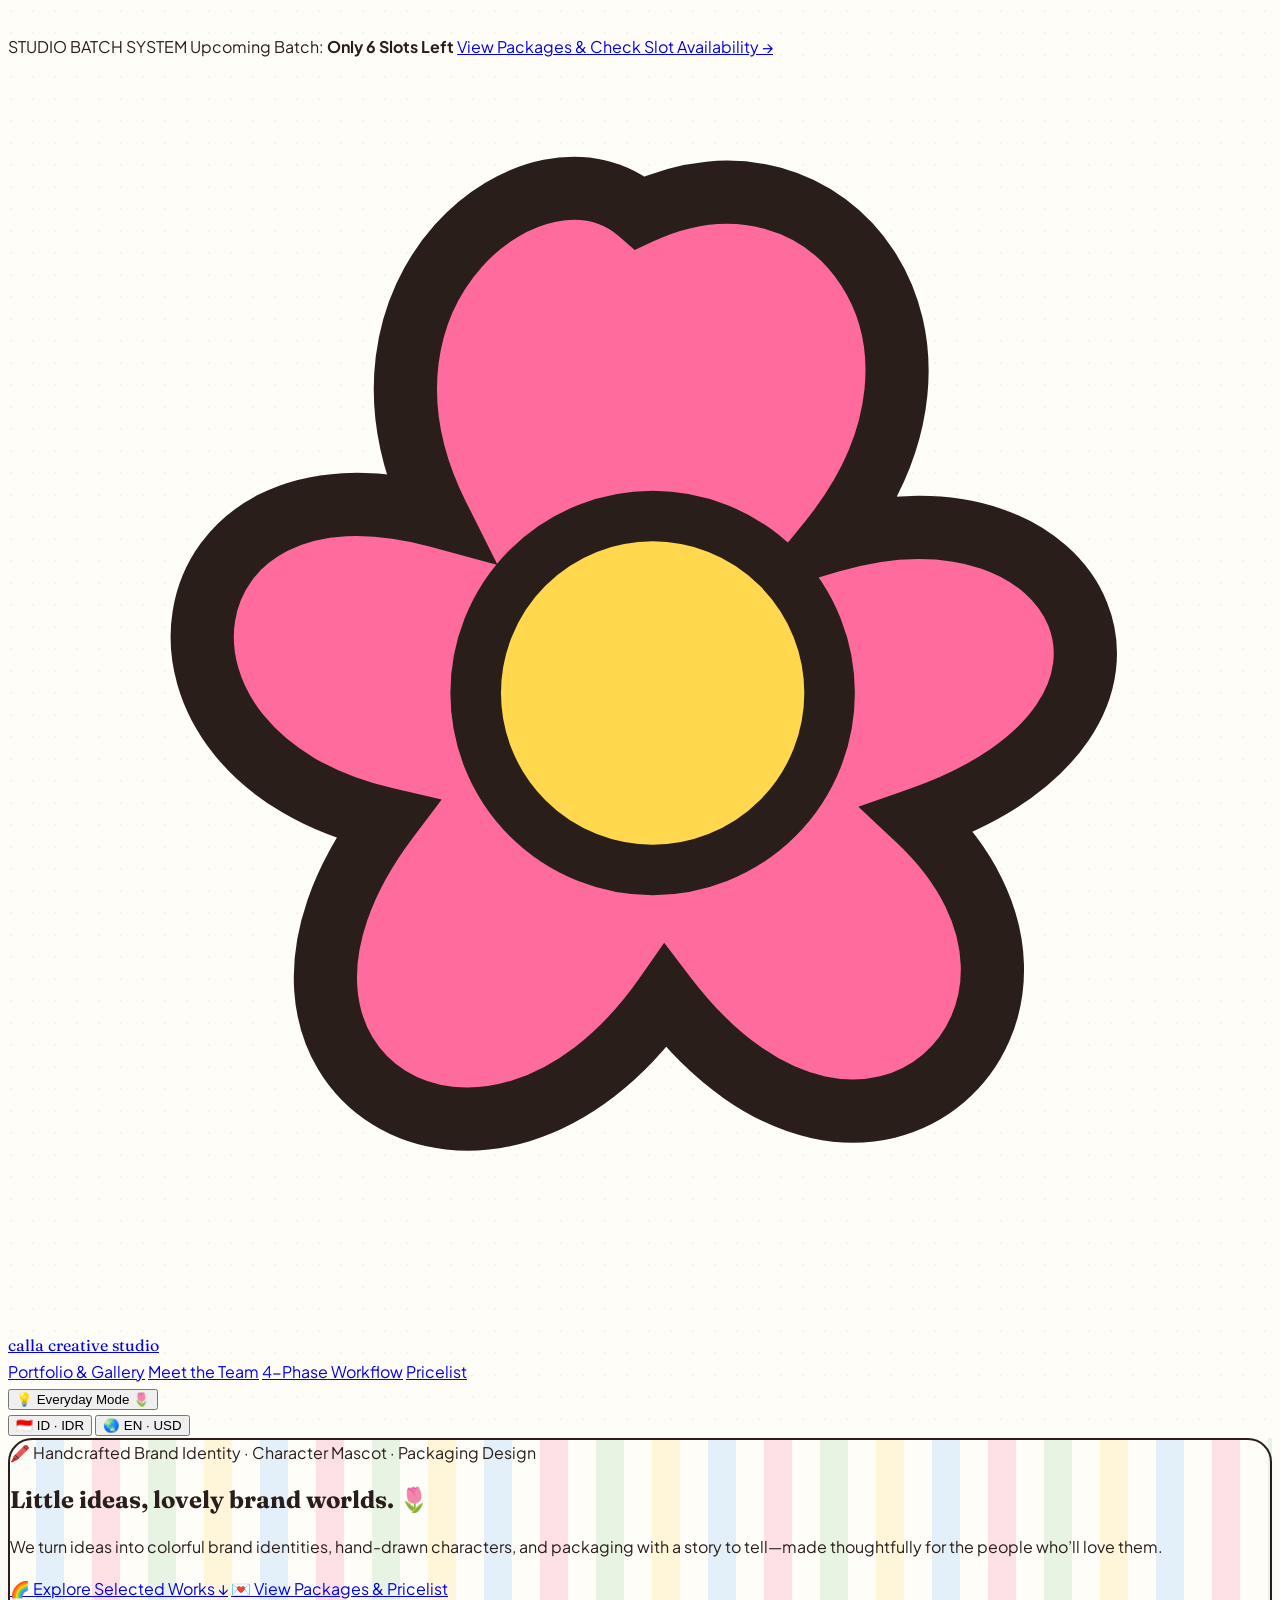
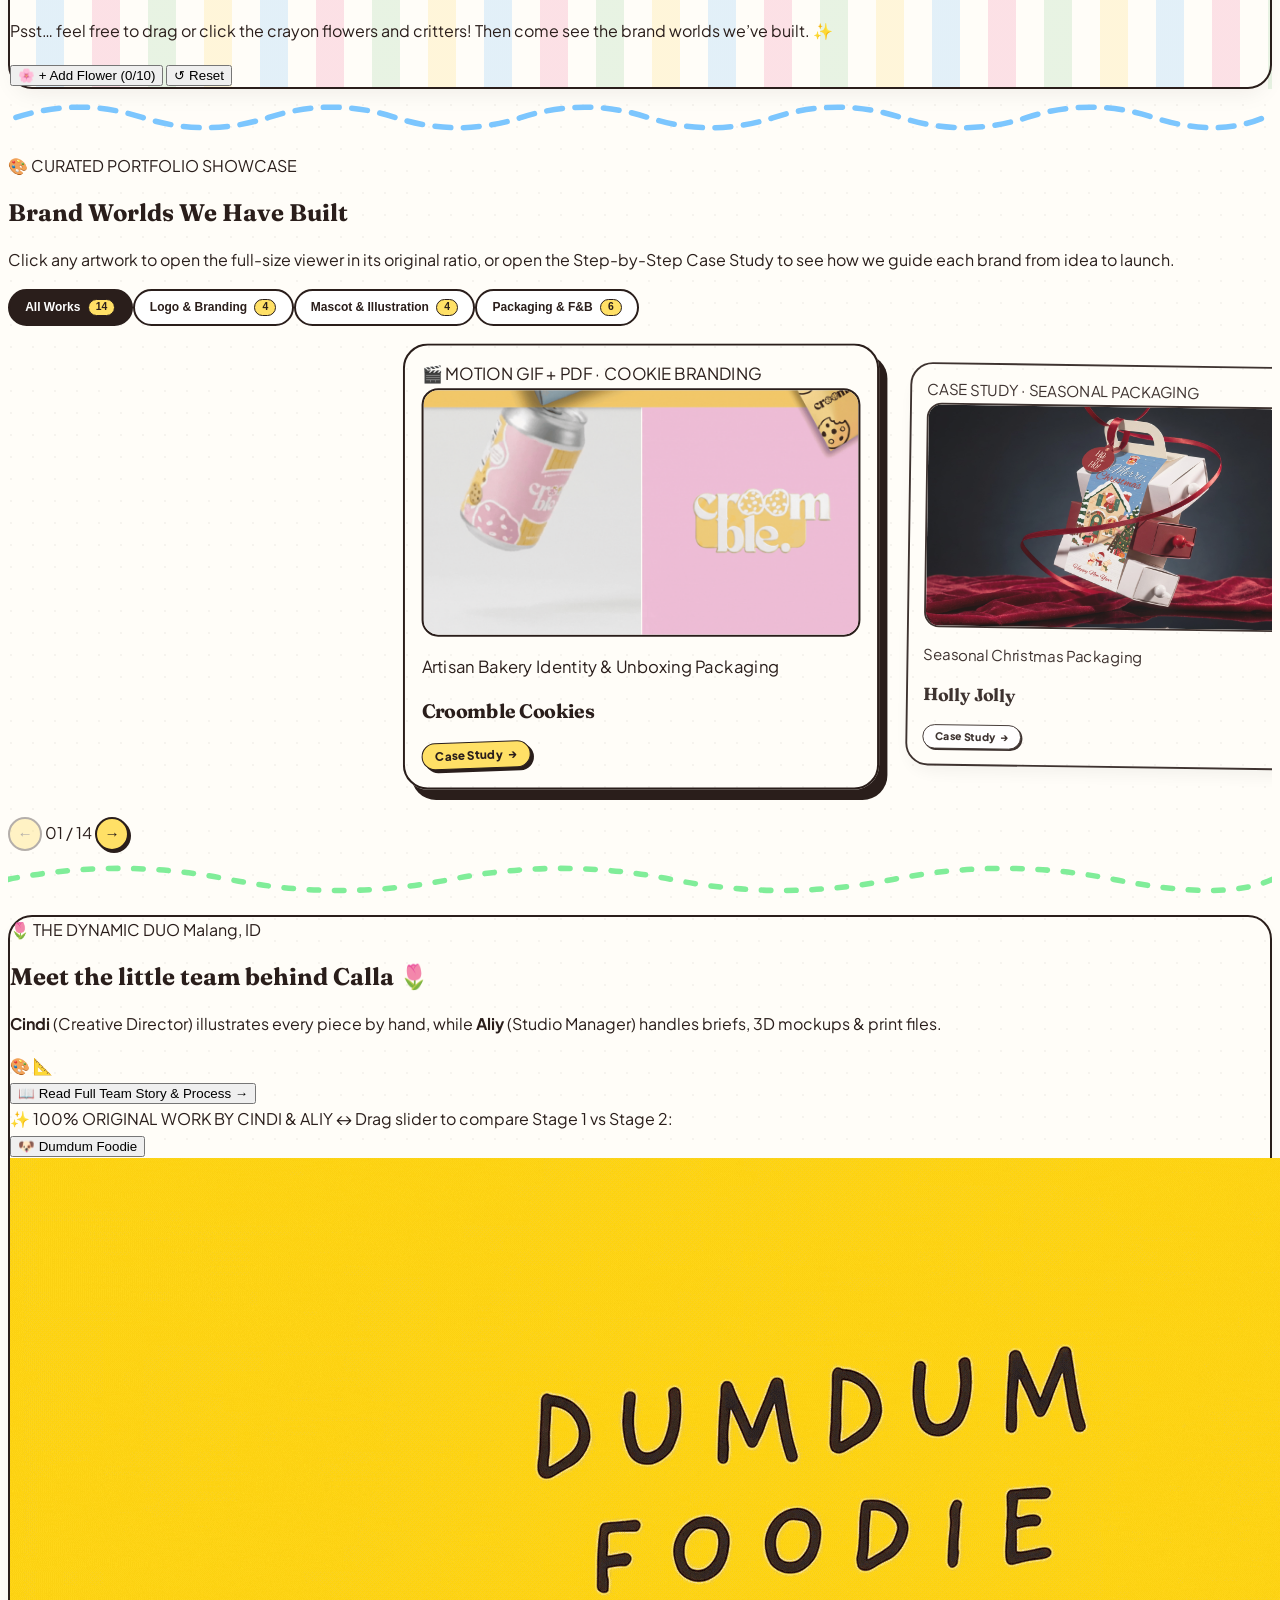
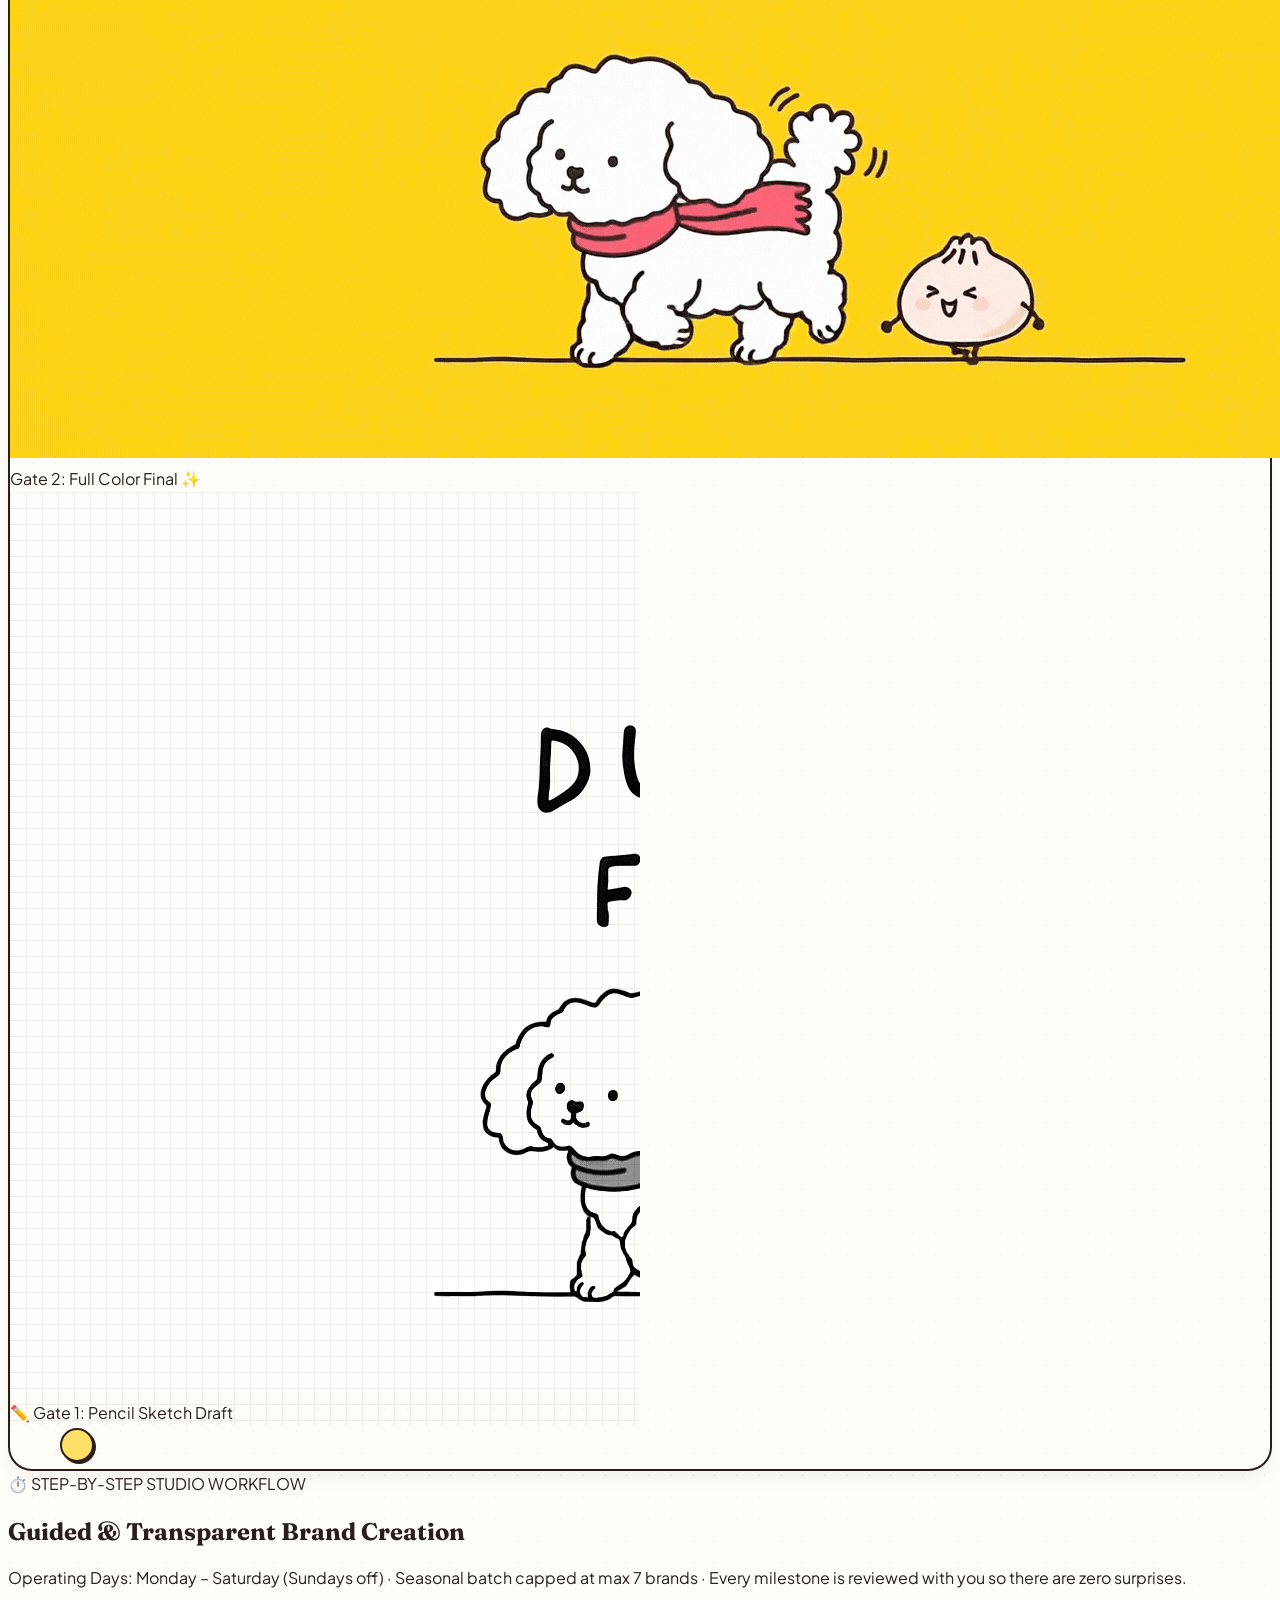
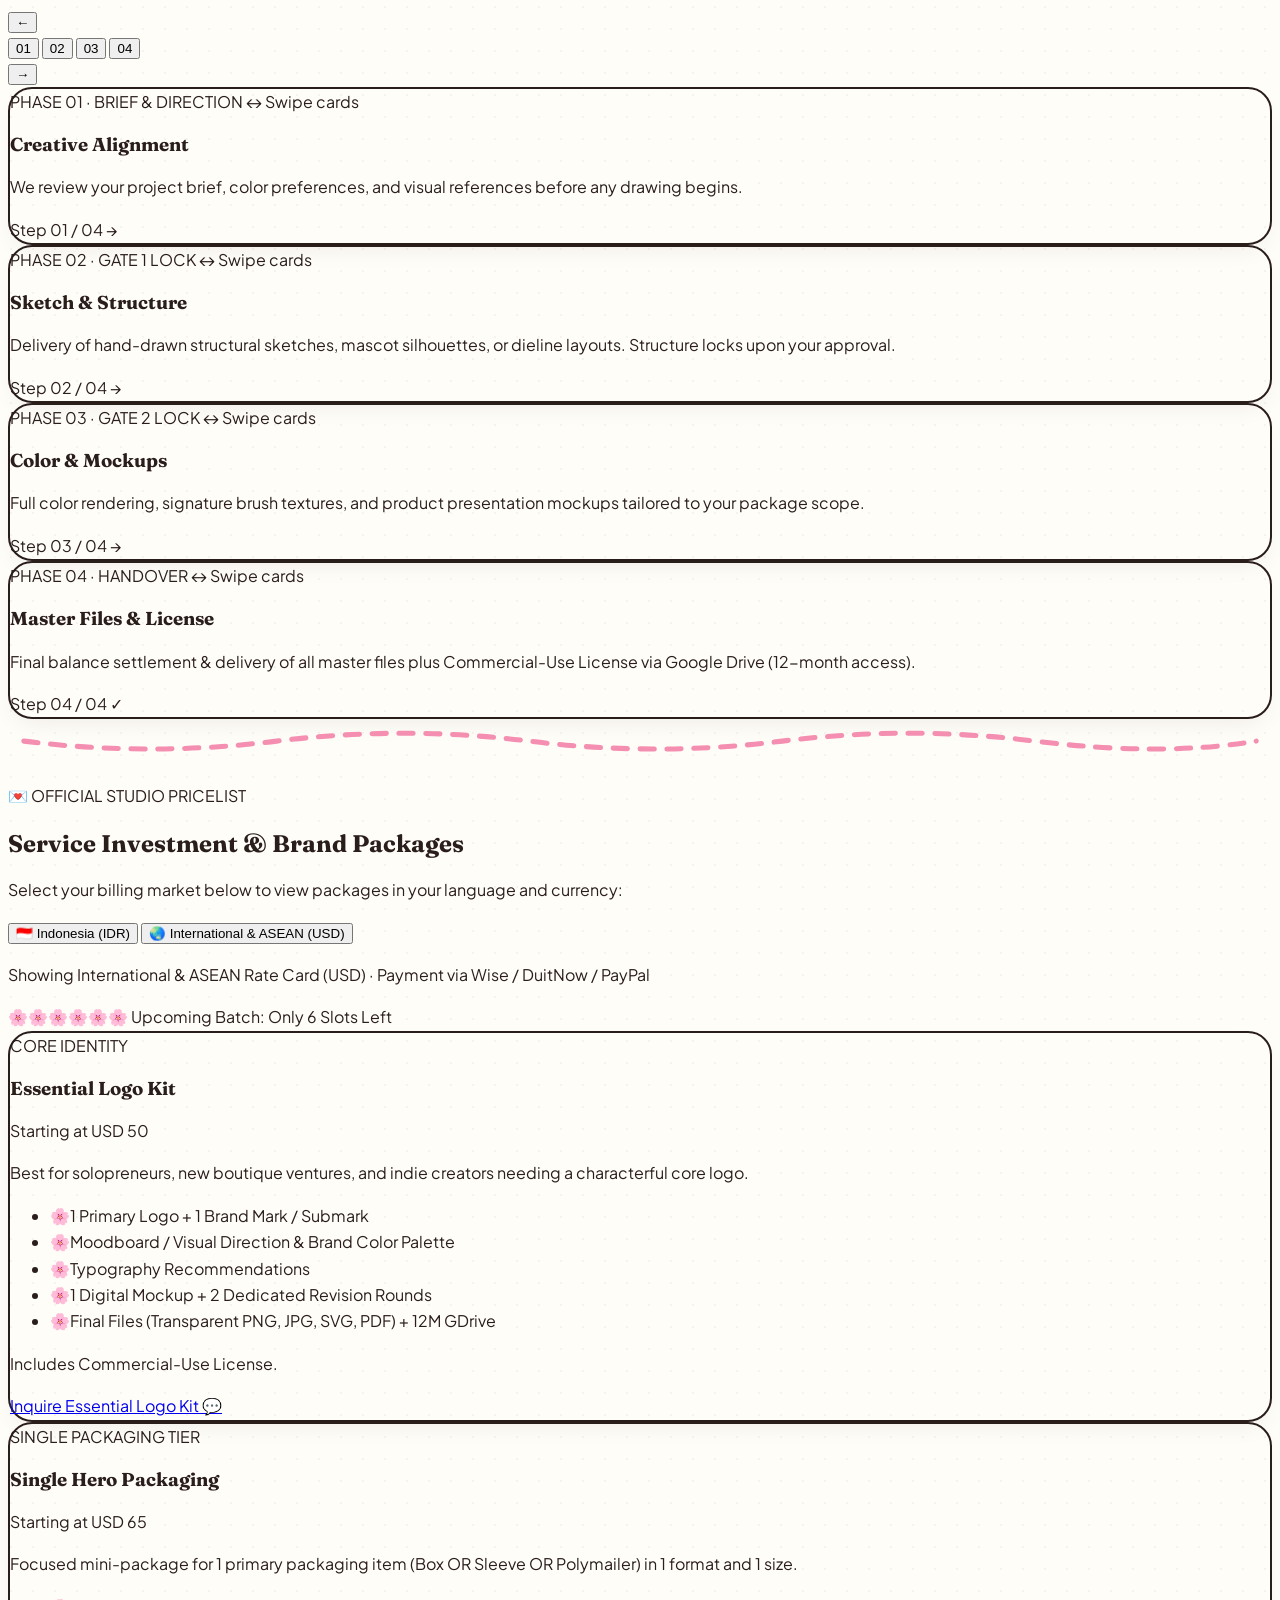
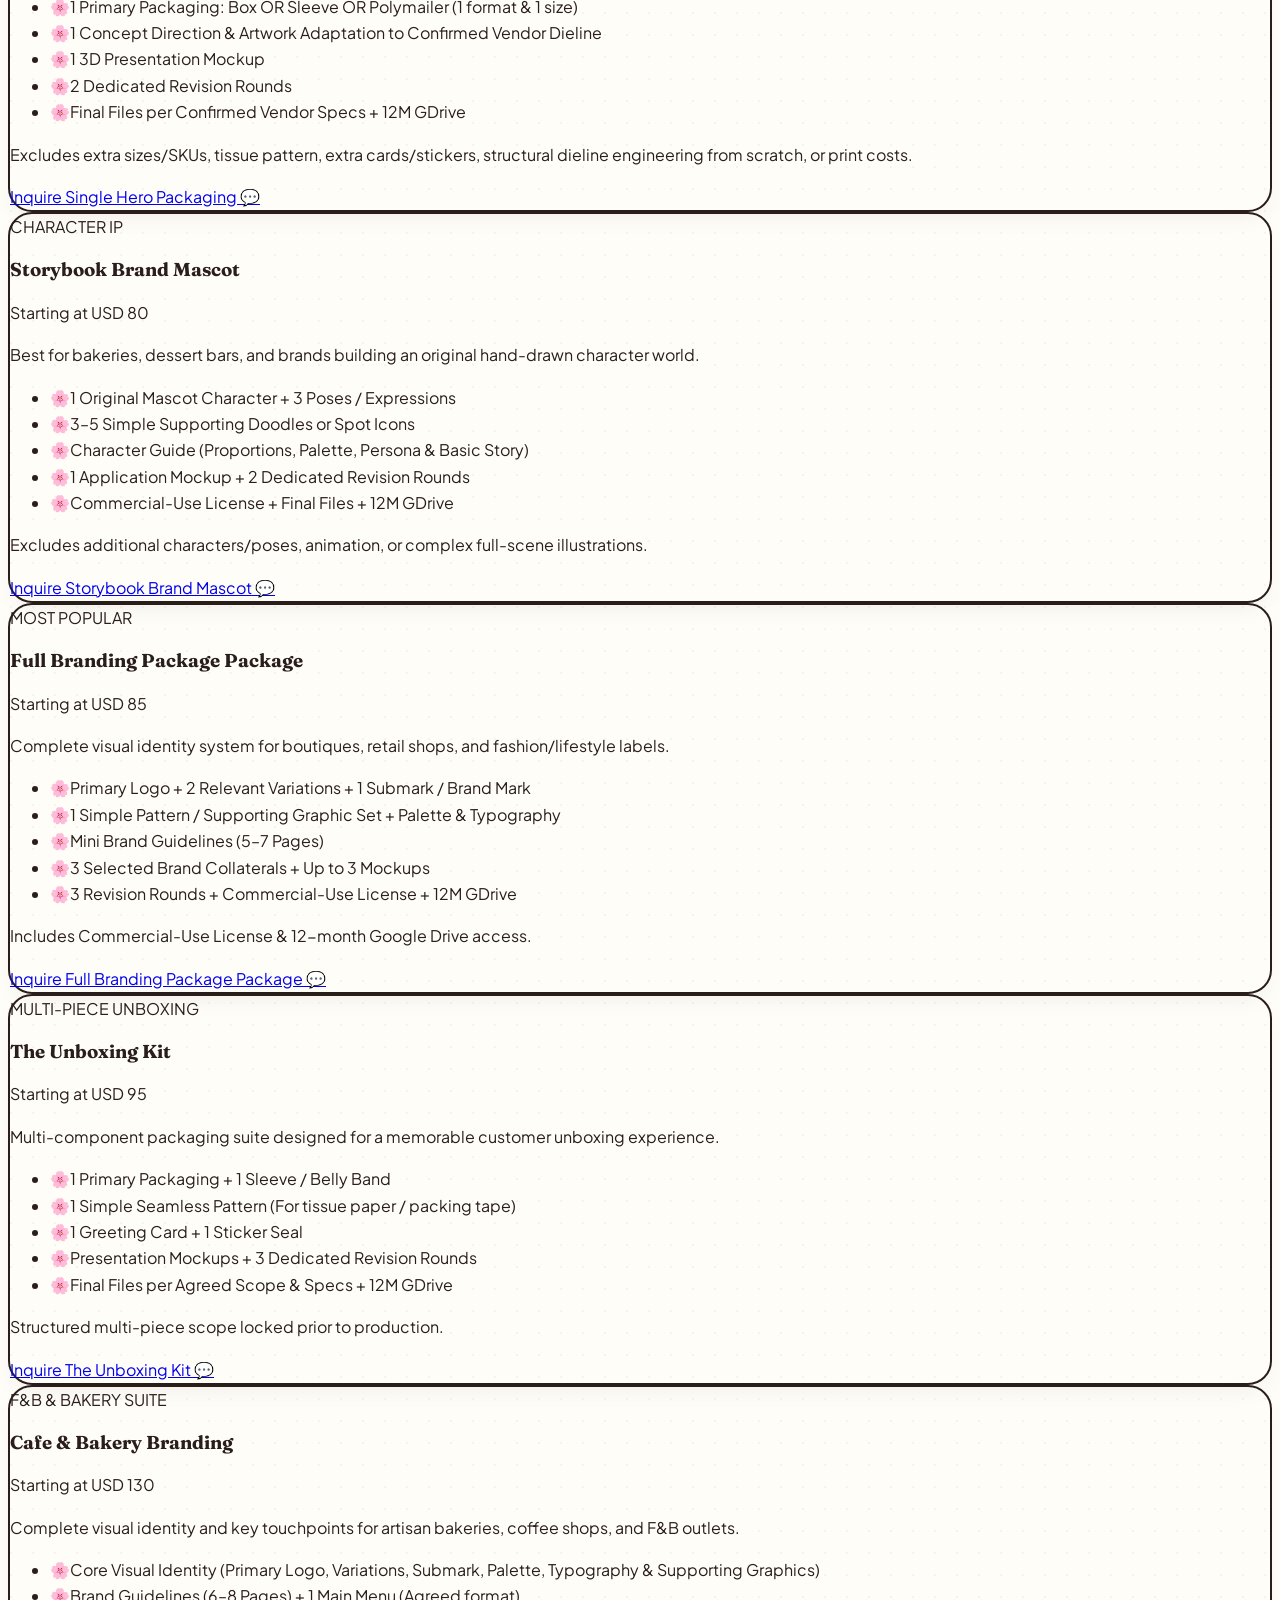
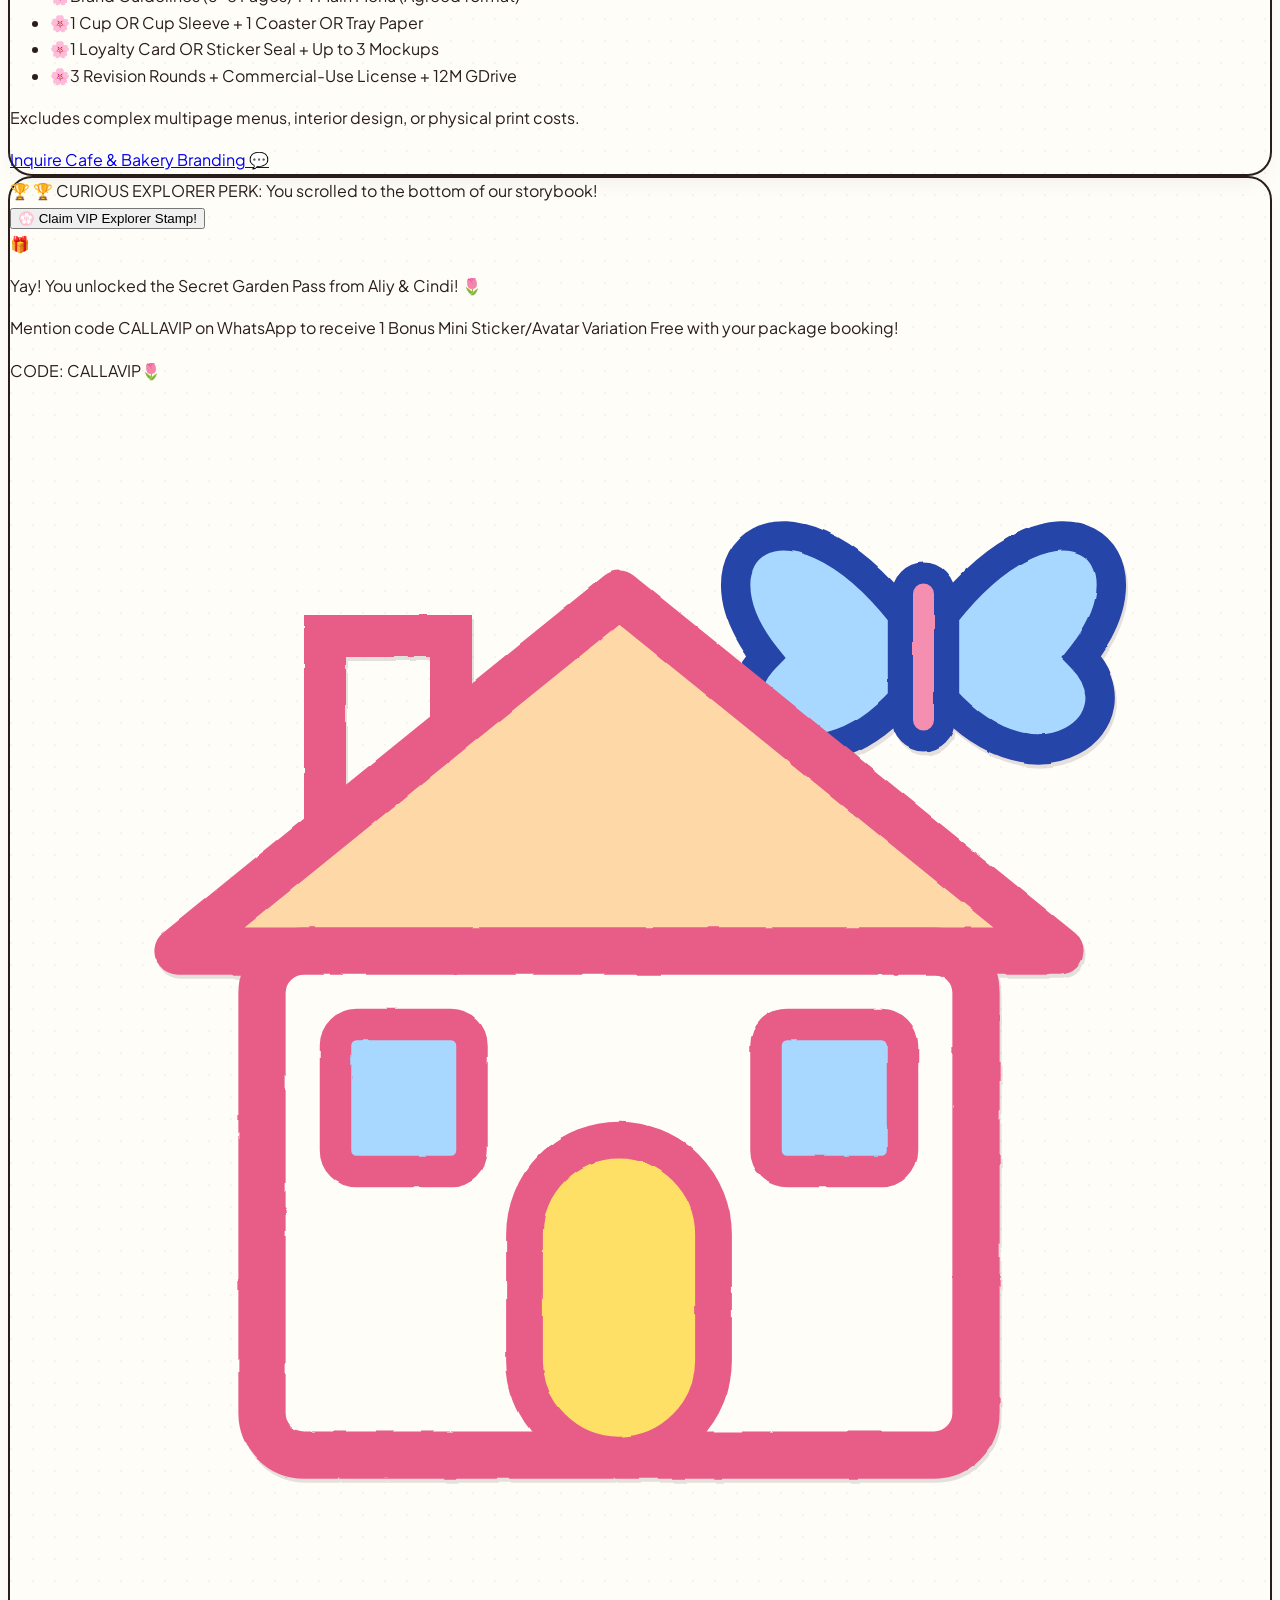
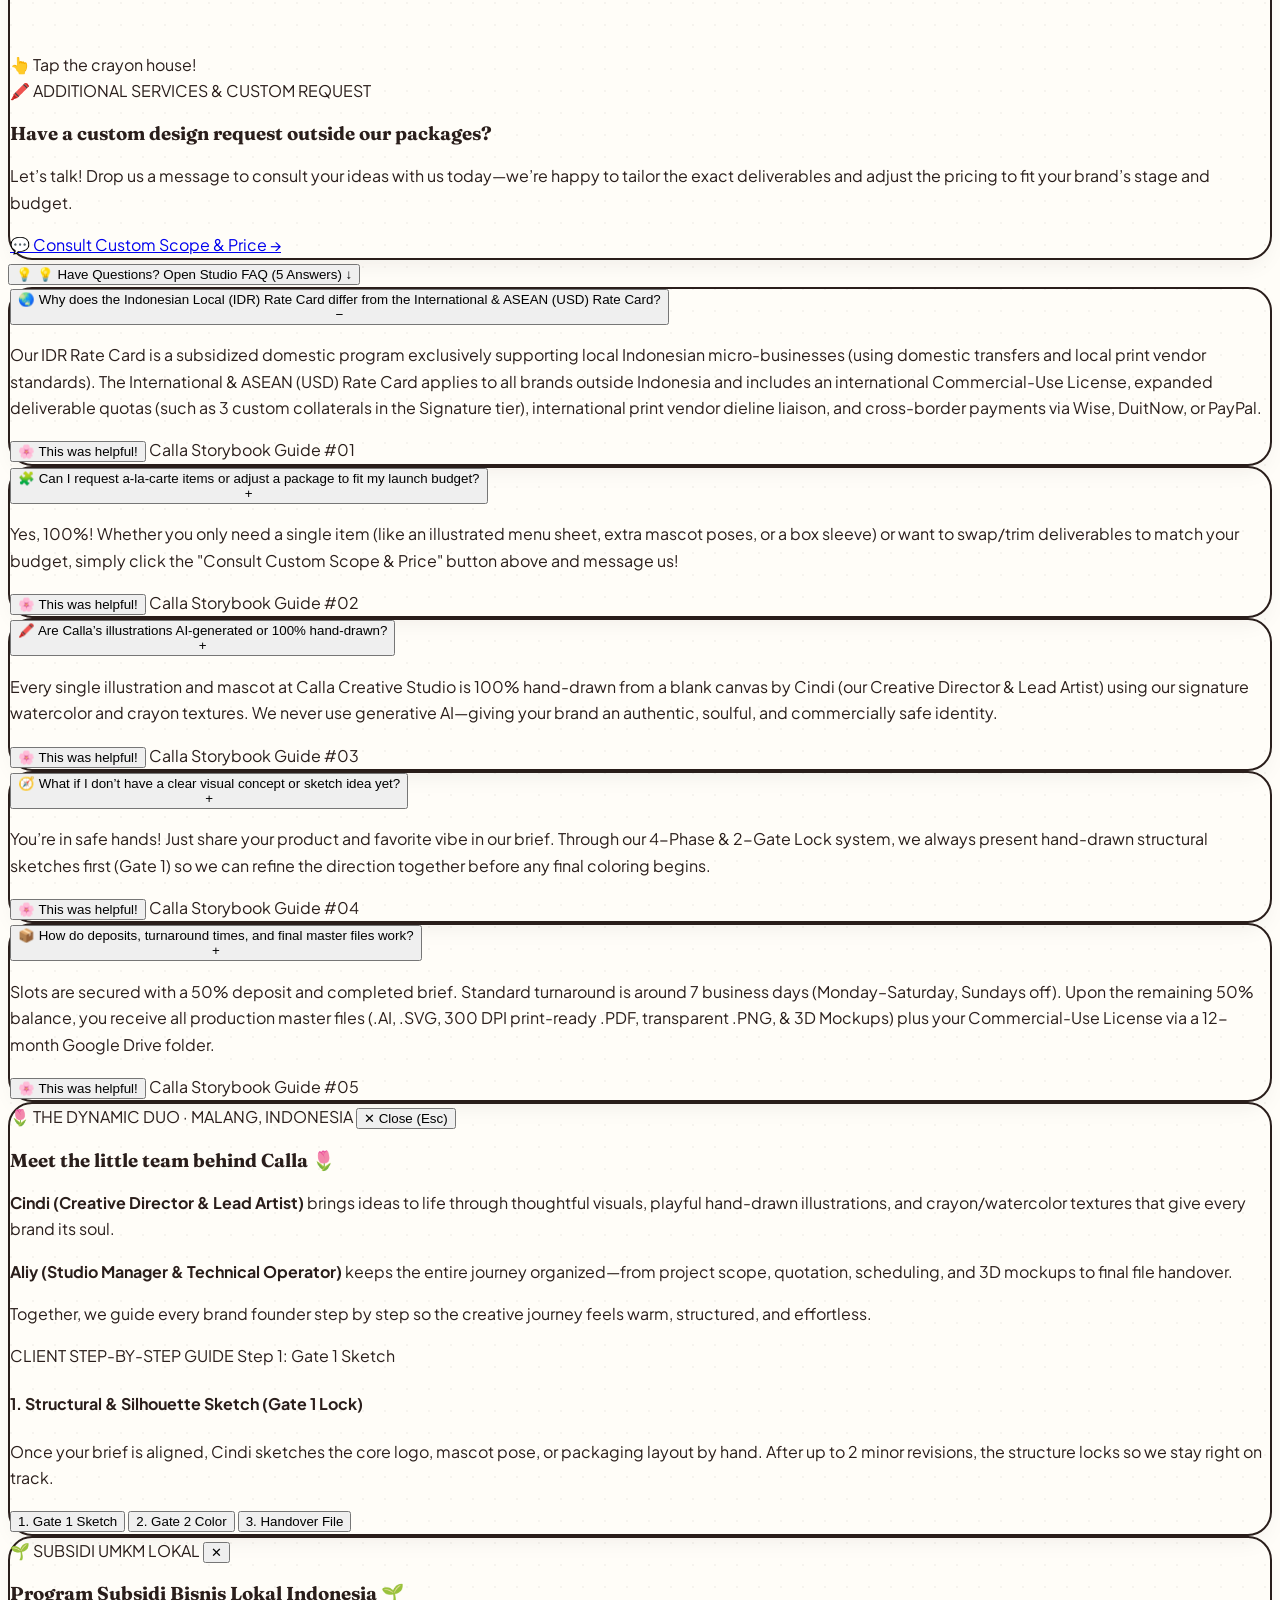
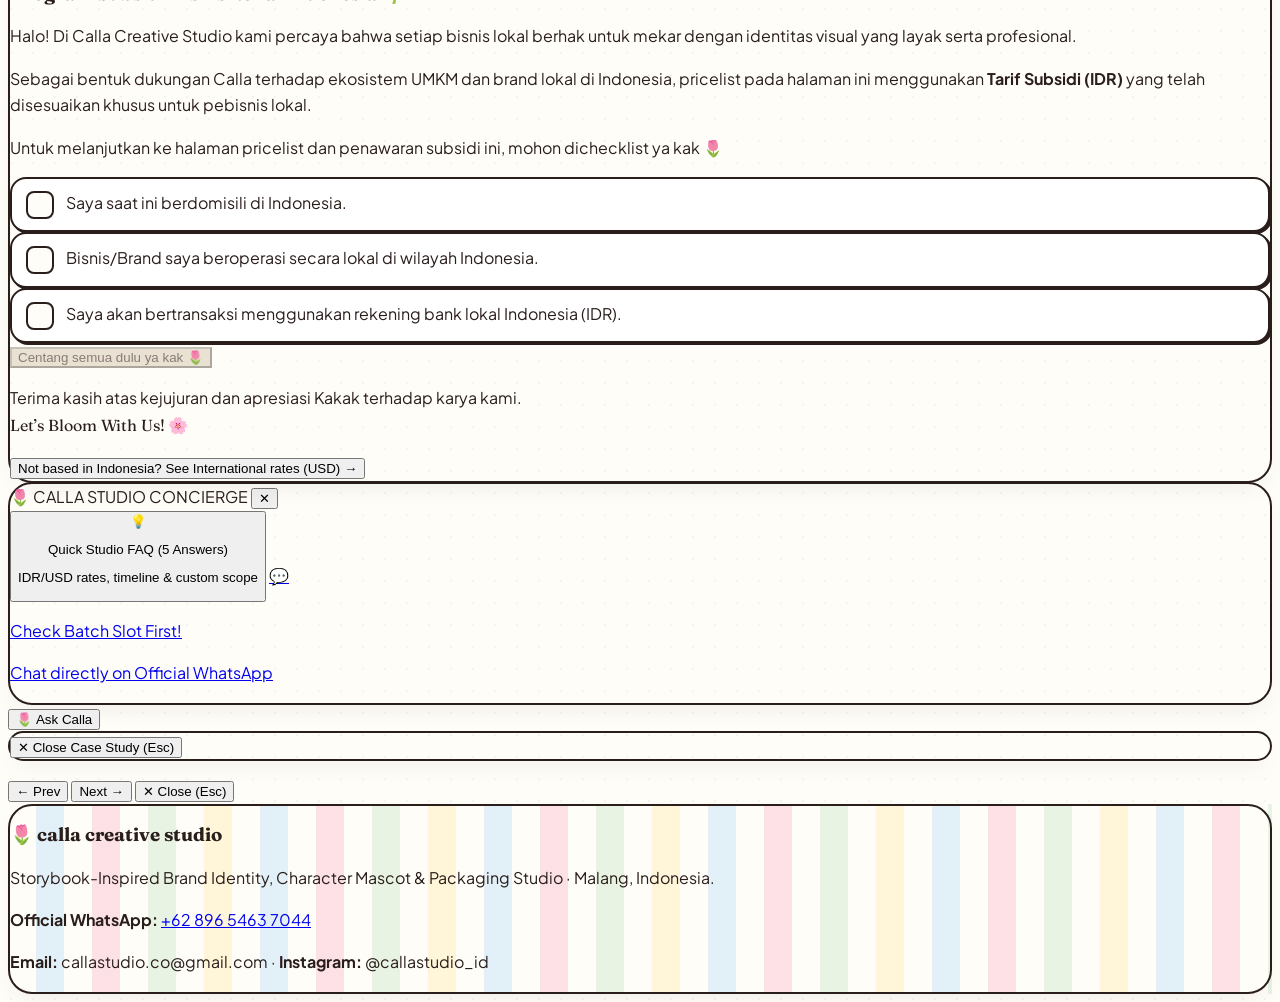
==== commit 6e93df18: "revisi+slotbatch" ====
--- a/index.html
+++ b/index.html
@@ -189,12 +189,13 @@
     </defs>
   </svg>
 
-  <!-- TOP ANNOUNCEMENT BAR (MAX 7 BRANDS PER BATCH) -->
+<!-- TOP ANNOUNCEMENT BAR (LIVE WEEKLY BATCH SLOT) -->
   <div class="bg-[#2A1E1B] text-[#FFFDF8] text-xs sm:text-sm py-2.5 px-4 text-center">
-    <span id="topBarBadge" class="inline-block bg-[#FFE066] text-[#2A1E1B] font-bold px-2.5 py-0.5 rounded-full mr-2 text-[11px]">
-      STUDIO BATCH SYSTEM
+    <span id="topBarBadge" class="inline-flex items-center gap-1.5 bg-[#FFE066] text-[#2A1E1B] font-bold px-2.5 py-0.5 rounded-full mr-2 text-[11px]">
+      <span id="topBarDot" class="w-2 h-2 rounded-full bg-[#16A34A] animate-pulse"></span>
+      <span id="topBarBadgeText">STUDIO BATCH SYSTEM</span>
     </span>
-    <span id="topBarText">Hand-drawn quality commitment: Seasonal capacity is capped at a <strong>Maximum of 7 Brands per Batch</strong>.</span>
+    <span id="topBarText">Upcoming Batch: <strong>Only 6 Slots Left</strong></span>
     <a href="#pricing" id="topBarLink" class="underline font-semibold text-[#FFE066] ml-2 hover:text-white">
       View Packages & Check Slot Availability →
     </a>
@@ -511,7 +512,7 @@
       ></div>
     </div>
 
-   <!-- Jalur Geser Ujung-ke-Ujung Layar (100% Bersih Tanpa Panah Menghalangi Gambar) -->
+<!-- Jalur Geser Ujung-ke-Ujung Layar (Bersih Tanpa Panah Menutupi Gambar) -->
     <div id="galleryCarousel" class="relative w-full" role="region" aria-roledescription="carousel" aria-label="Portfolio gallery">
       <div id="galleryTrack" class="gallery-track"></div>
     </div>
@@ -680,8 +681,7 @@
             <div class="absolute inset-0 bg-[#FFFDF8] flex items-center justify-center p-2">
               <img
                 id="proofAfterImg"
-                src="assets/13.jpg"
-                data-base-src="assets/13.jpg"
+                data-base-src="dumdum-gif"
                 data-attempt="0"
                 alt="Calla Studio Gate 2 Final Artwork"
                 class="w-full h-full object-contain"
@@ -700,8 +700,7 @@
             >
               <img
                 id="proofBeforeImg"
-                src="assets/13.jpg"
-                data-base-src="assets/13.jpg"
+                data-base-src="dumdum-gif"
                 data-attempt="0"
                 alt="Calla Studio Gate 1 Original Sketch"
                 class="w-full h-full object-contain pencil-sketch-filter"
@@ -892,10 +891,19 @@
         </button>
       </div>
 
-      <div class="mt-3">
+<div class="mt-3 flex flex-col items-center gap-2">
         <p id="pricingRegionNote" class="text-xs font-bold text-[#2A1E1B] bg-[#FFF9DB] inline-block px-4 py-1.5 rounded-full border border-[#2A1E1B]"></p>
+        <div
+          id="pricingLiveSlotPill"
+          class="inline-flex items-center gap-2 px-4 py-1.5 rounded-full bg-[#DCFCE7] text-[#2A1E1B] border-2 border-[#2A1E1B] shadow-[2px_2px_0px_#2A1E1B] text-xs font-extrabold transition-colors"
+        >
+          <span id="pricingSlotFlowers" aria-hidden="true">🌸🌸🌸🌸🌸🌸</span>
+          <span id="pricingSlotText">Upcoming Batch: Only 6 Slots Left</span>
+        </div>
       </div>
     </div>
+
+    <div id="pricingCardsGrid" class="grid md:grid-cols-2 lg:grid-cols-3 gap-6"></div>
 
     <div id="pricingCardsGrid" class="grid md:grid-cols-2 lg:grid-cols-3 gap-6"></div>
 
@@ -1373,6 +1381,9 @@
     }
 
     // =========================================================================
+    // Inline HTML onerror attributes resolve handlers on window.
+    window.handleSmartImgError = handleSmartImgError;
+
     // FEATURE #1: DAFTAR SLIDER HAND-DRAWN PROOF (SEKARANG HANYA DUMDUM!)
     // Kalau mau tambah proyek baru nanti, tinggal tambah blok { ... } di bawah!
     // =========================================================================
@@ -1380,8 +1391,8 @@
       {
         btnID: '🐶 Dumdum Foodie',
         btnEN: '🐶 Dumdum Foodie',
-        gate1Img: 'assets/13.jpg',
-        gate2Img: 'assets/13.jpg',
+        gate1Img: 'dumdum-gif',
+        gate2Img: 'dumdum-gif',
         useSketchFilterOnGate1: true,
         badge1ID: '✏️ Gate 1: Sketsa Draf',
         badge1EN: '✏️ Gate 1: Pencil Sketch Draft',
@@ -1718,7 +1729,8 @@
     function applyAllTranslations() {
       const d = SITE.i18n[currentLang];
 
-      document.getElementById('topBarBadge').textContent = d.topBarBadge;
+      const topBadgeTextEl = document.getElementById('topBarBadgeText');
+    if (topBadgeTextEl) topBadgeTextEl.textContent = d.topBarBadge;
       document.getElementById('topBarText').innerHTML = d.topBarText;
       document.getElementById('topBarLink').textContent = d.topBarLink;
 
@@ -1777,6 +1789,9 @@
 
       if (activeModalProjectId) {
         renderModalContent(activeModalProjectId);
+      }
+      if (typeof renderLiveBatchSlot === 'function') {
+        renderLiveBatchSlot();
       }
     }
 
@@ -2943,37 +2958,99 @@
       }
     }
 
-    // INITIALIZE ON PAGE LOAD (DEFAULT = ENGLISH & USD, OR OVERRIDE VIA ?m=id / ?m=en)
-    (function initMarketFromURL() {
-      const params = new URLSearchParams(window.location.search);
-      const marketParam = (params.get('m') || params.get('market') || '').toUpperCase();
-
-      if ((marketParam === 'ID' || marketParam === 'IDR') && lsmIsAcknowledged()) {
-        currentMarket = 'ID';
-        currentLang = 'ID';
+    // =========================================================================
+    // LIVE BATCH SLOT CONTROLLER (TERHUBUNG KE CALLA LEAN OS — WEB_SLOT)
+    // =========================================================================
+    const CALLA_SLOT_API_URL = 'https://script.google.com/macros/s/AKfycbxOSNIUd6l9MQPUC0B2PPjpK6hfiM3aiYfXjDq4_JZ-Fw1W11-BoH5hNlRDJfbdus6gtQ/exec';
+    const CALLA_SLOT_CACHE_KEY = 'callaLiveSlotCacheV1';
+    let liveBatchState = { remainingSlots: 6, isClosed: false };
+
+    function renderLiveBatchSlot() {
+      const rem = liveBatchState.isClosed ? 0 : Math.max(0, Number(liveBatchState.remainingSlots) || 0);
+      const isID = currentLang === 'ID';
+
+      const topTextEl = document.getElementById('topBarText');
+      const topDotEl = document.getElementById('topBarDot');
+      const pillEl = document.getElementById('pricingLiveSlotPill');
+      const flowersEl = document.getElementById('pricingSlotFlowers');
+      const pillTextEl = document.getElementById('pricingSlotText');
+
+      let msgHtml = '';
+      let plainMsg = '';
+      let dotColor = 'bg-[#16A34A]';
+      let pillBg = 'bg-[#DCFCE7]';
+      let flowerIcons = '';
+
+      if (rem <= 0) {
+        dotColor = 'bg-[#E85D88]';
+        pillBg = 'bg-[#FCE7F3]';
+        flowerIcons = '🌷';
+        msgHtml = isID
+          ? '<strong>Batch Terdekat Penuh</strong> — Dibuka Antrean Batch Berikutnya'
+          : '<strong>Upcoming Batch Full</strong> — Next Batch Queue Open';
+        plainMsg = isID
+          ? 'Batch Terdekat Penuh — Antrean Batch Berikutnya Dibuka'
+          : 'Upcoming Batch Full — Next Batch Queue Open';
+      } else if (rem === 1) {
+        dotColor = 'bg-[#F97316]';
+        pillBg = 'bg-[#FFEDD5]';
+        flowerIcons = '🌸';
+        msgHtml = isID
+          ? 'Batch Terdekat: <strong>Tersisa 1 Slot Terakhir!</strong>'
+          : 'Upcoming Batch: <strong>Only 1 Slot Left!</strong>';
+        plainMsg = isID
+          ? 'Batch Terdekat: Tersisa 1 Slot Terakhir!'
+          : 'Upcoming Batch: Only 1 Slot Left!';
       } else {
-        currentMarket = 'EN';
-        currentLang = 'EN';
-      }
-      document.documentElement.lang = currentLang === 'ID' ? 'id' : 'en';
-
-      if (['EN', 'USD', 'GLOBAL', 'ID', 'IDR'].includes(marketParam)) {
-        const headerSwitchGroup = document.getElementById('headerMarketID')?.parentElement;
-        const priceSwitchGroup = document.getElementById('priceBtnID')?.parentElement;
-        if (headerSwitchGroup) headerSwitchGroup.style.display = 'none';
-        if (priceSwitchGroup) priceSwitchGroup.style.display = 'none';
-      }
-
-      syncMarketButtonsUI();
-      applyAllTranslations();
-
-      // Warm welcome: explicit ?m=id link, or visitor whose timezone looks Indonesian
-      const wantsID = marketParam === 'ID' || marketParam === 'IDR';
-      if (!lsmIsAcknowledged() && (wantsID || (lsmLooksIndonesian() && !lsmDismissedThisSession()))) {
-        setTimeout(openLocalSubsidy, 900);
-      }
-// =========================================================================
-    // ARTWORK & BRAND GUIDELINE COPY PROTECTION
+        dotColor = 'bg-[#16A34A]';
+        pillBg = 'bg-[#DCFCE7]';
+        flowerIcons = '🌸'.repeat(Math.min(rem, 7));
+        msgHtml = isID
+          ? `Batch Terdekat: <strong>Tersisa ${rem} Slot Terakhir</strong>`
+          : `Upcoming Batch: <strong>Only ${rem} Slots Left</strong>`;
+        plainMsg = isID
+          ? `Batch Terdekat: Tersisa ${rem} Slot Terakhir`
+          : `Upcoming Batch: Only ${rem} Slots Left`;
+      }
+
+      if (topTextEl) topTextEl.innerHTML = msgHtml;
+      if (topDotEl) topDotEl.className = `w-2 h-2 rounded-full ${dotColor} animate-pulse`;
+      if (pillEl) {
+        pillEl.className = `inline-flex items-center gap-2 px-4 py-1.5 rounded-full ${pillBg} text-[#2A1E1B] border-2 border-[#2A1E1B] shadow-[2px_2px_0px_#2A1E1B] text-xs font-extrabold transition-colors`;
+      }
+      if (flowersEl) flowersEl.textContent = flowerIcons;
+      if (pillTextEl) pillTextEl.textContent = plainMsg;
+    }
+
+    (function initLiveBatchSlot() {
+      // 1. Baca cache 5 menit agar tampilan langsung stabil tanpa kedip
+      try {
+        const cached = JSON.parse(localStorage.getItem(CALLA_SLOT_CACHE_KEY) || 'null');
+        if (cached && typeof cached.remainingSlots === 'number' && (Date.now() - cached.ts) < 5 * 60 * 1000) {
+          liveBatchState = cached;
+        }
+      } catch (_) {}
+      renderLiveBatchSlot();
+
+      // 2. Sinkronkan data terbaru dari Google Sheets (WEB_SLOT) di latar belakang
+      fetch(CALLA_SLOT_API_URL, { cache: 'no-store' })
+        .then((res) => res.json())
+        .then((data) => {
+          if (data && typeof data.remainingSlots === 'number') {
+            liveBatchState = {
+              remainingSlots: data.remainingSlots,
+              isClosed: !!data.isClosed,
+              ts: Date.now()
+            };
+            try { localStorage.setItem(CALLA_SLOT_CACHE_KEY, JSON.stringify(liveBatchState)); } catch (_) {}
+            renderLiveBatchSlot();
+          }
+        })
+        .catch(() => {});
+    })();
+
+    // =========================================================================
+    // ARTWORK & BRAND GUIDELINE ANTI-COPY SHIELD
     // =========================================================================
     (function initArtworkProtection() {
       let lastNoticeTime = 0;
@@ -3001,23 +3078,19 @@
         }, 2000);
       }
 
-      // 1. Blokir drag semua gambar ke desktop / tab baru
       document.addEventListener('dragstart', (e) => {
         if (e.target && e.target.tagName === 'IMG') {
           e.preventDefault();
         }
       });
 
-      // 2. Blokir klik kanan khusus di area Galeri, Case Study Modal & Lightbox
       document.addEventListener('contextmenu', (e) => {
-        const isProtectedZone = e.target.closest('#gallery, #caseStudyModal, #imageLightbox, #team');
-        if (isProtectedZone) {
+        if (e.target.closest('#gallery, #caseStudyModal, #imageLightbox, #team')) {
           e.preventDefault();
           showCopyrightNotice();
         }
       });
 
-      // 3. Blokir shortcut Ctrl+S / Cmd+S (Save Page)
       document.addEventListener('keydown', (e) => {
         if ((e.ctrlKey || e.metaKey) && e.key.toLowerCase() === 's') {
           e.preventDefault();
@@ -3025,7 +3098,16 @@
         }
       });
     })();
-    })();
+
+    // INITIAL PAGE RENDER
+    // Render data-driven sections and load the configured proof artwork.
+    if (SITE && SITE.i18n && SITE.pricingCatalog) {
+      selectMarket('EN');
+    } else {
+      console.error(
+        'Calla content data was not loaded. Check that content/site-content.js exists and defines window.CALLA_SITE_CONTENT.'
+      );
+    }
   </script>
 </body>
 </html>
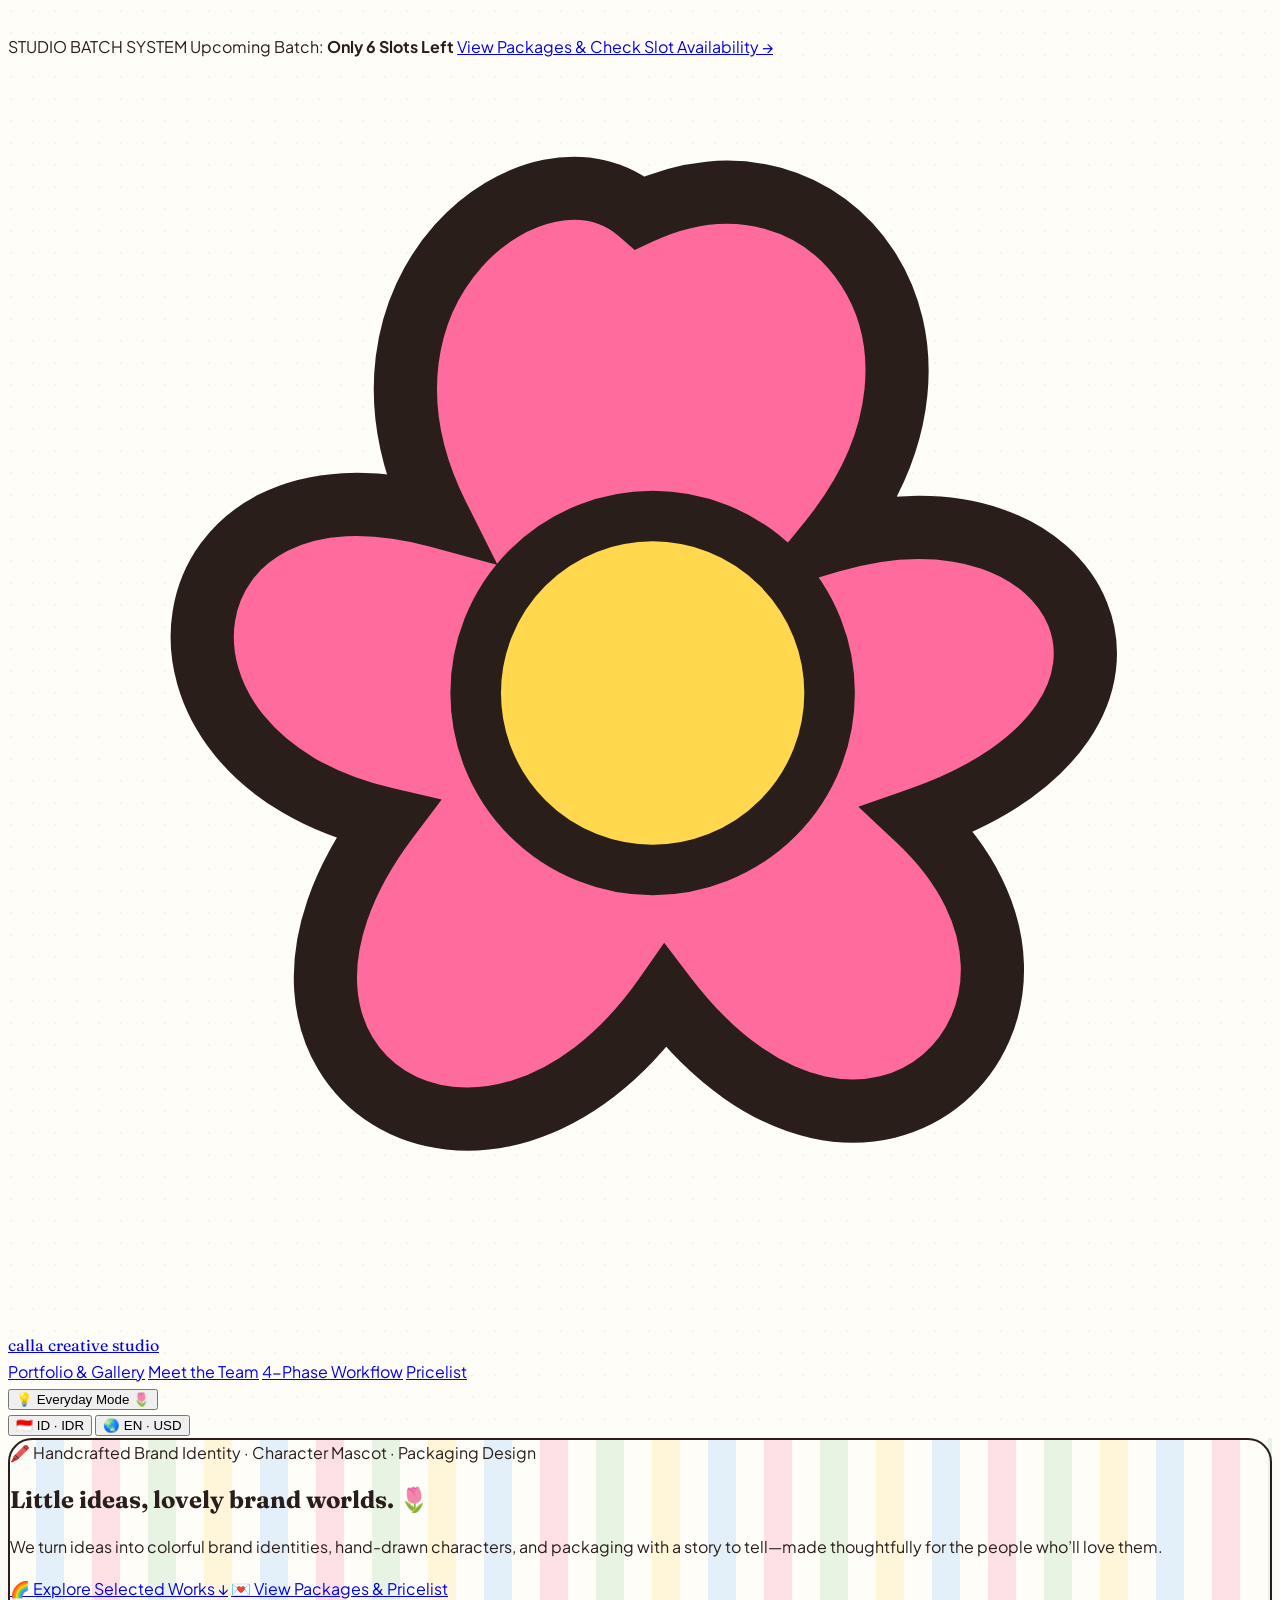
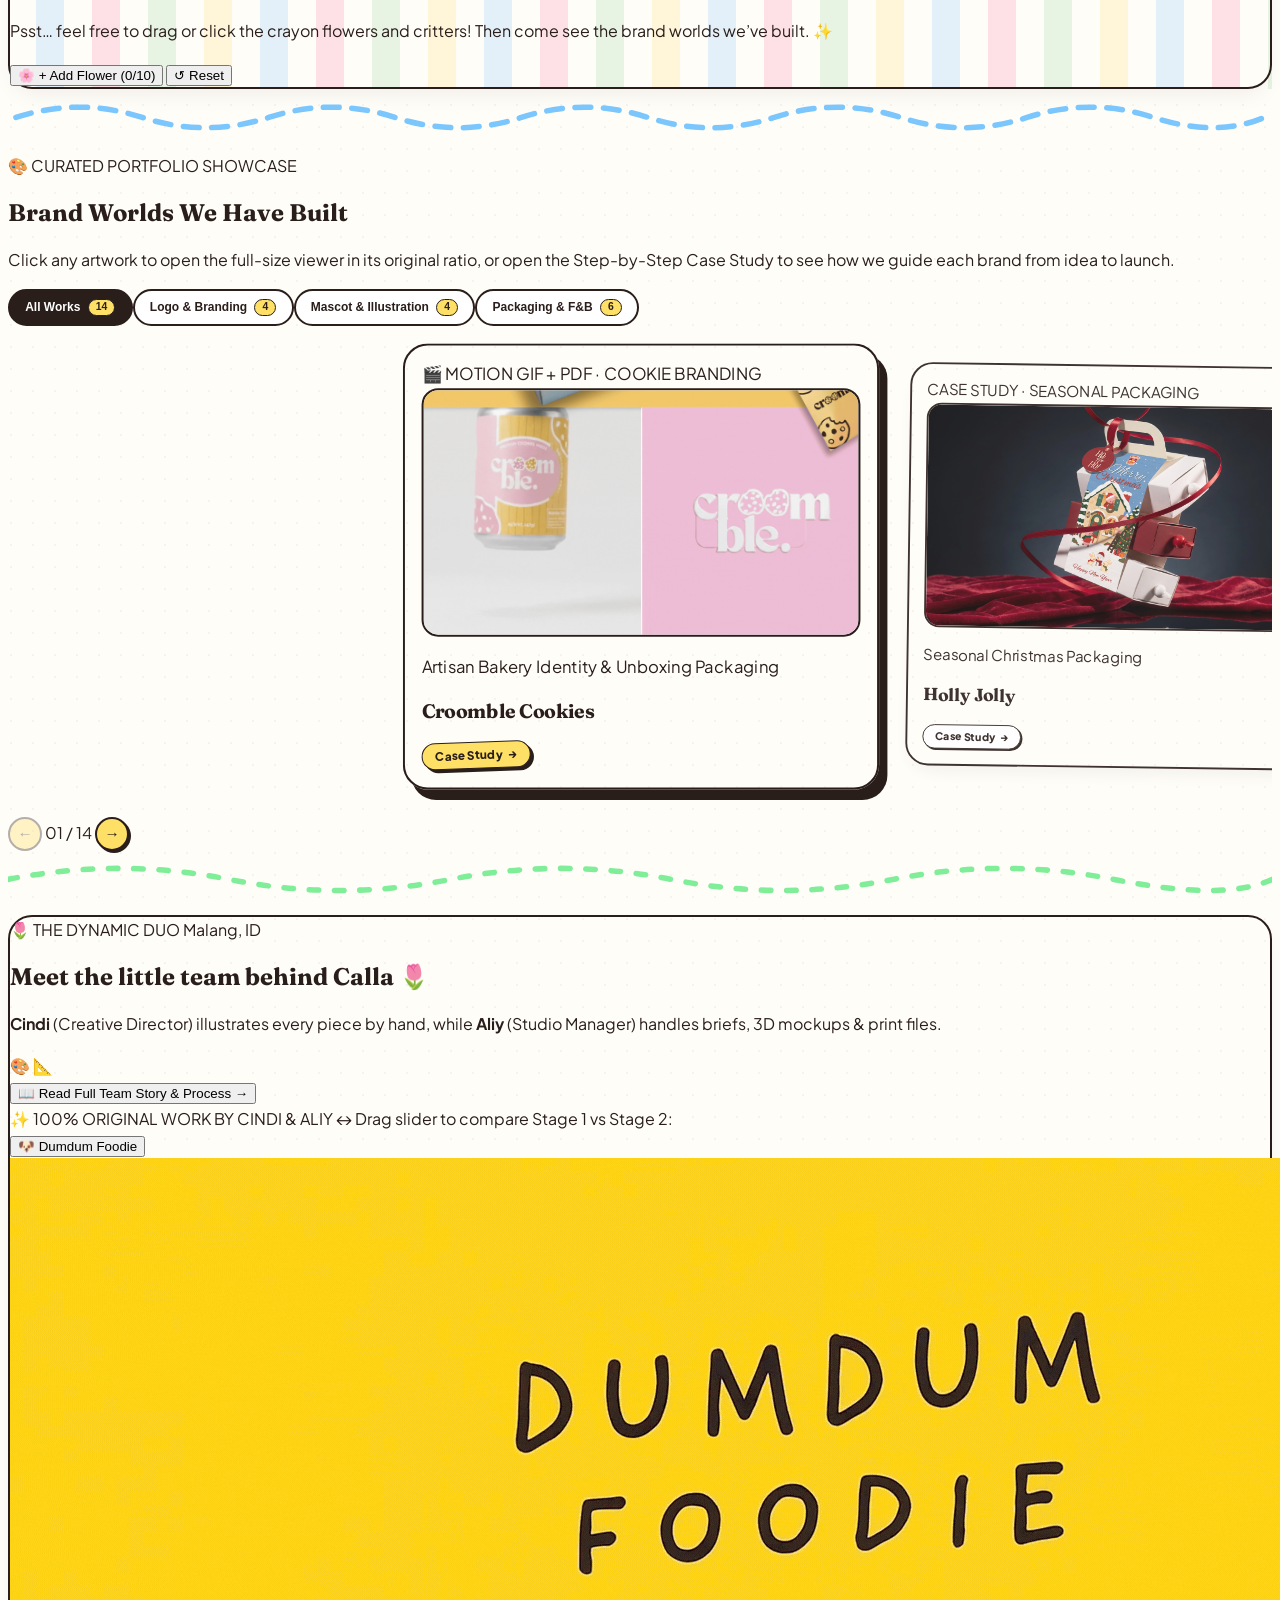
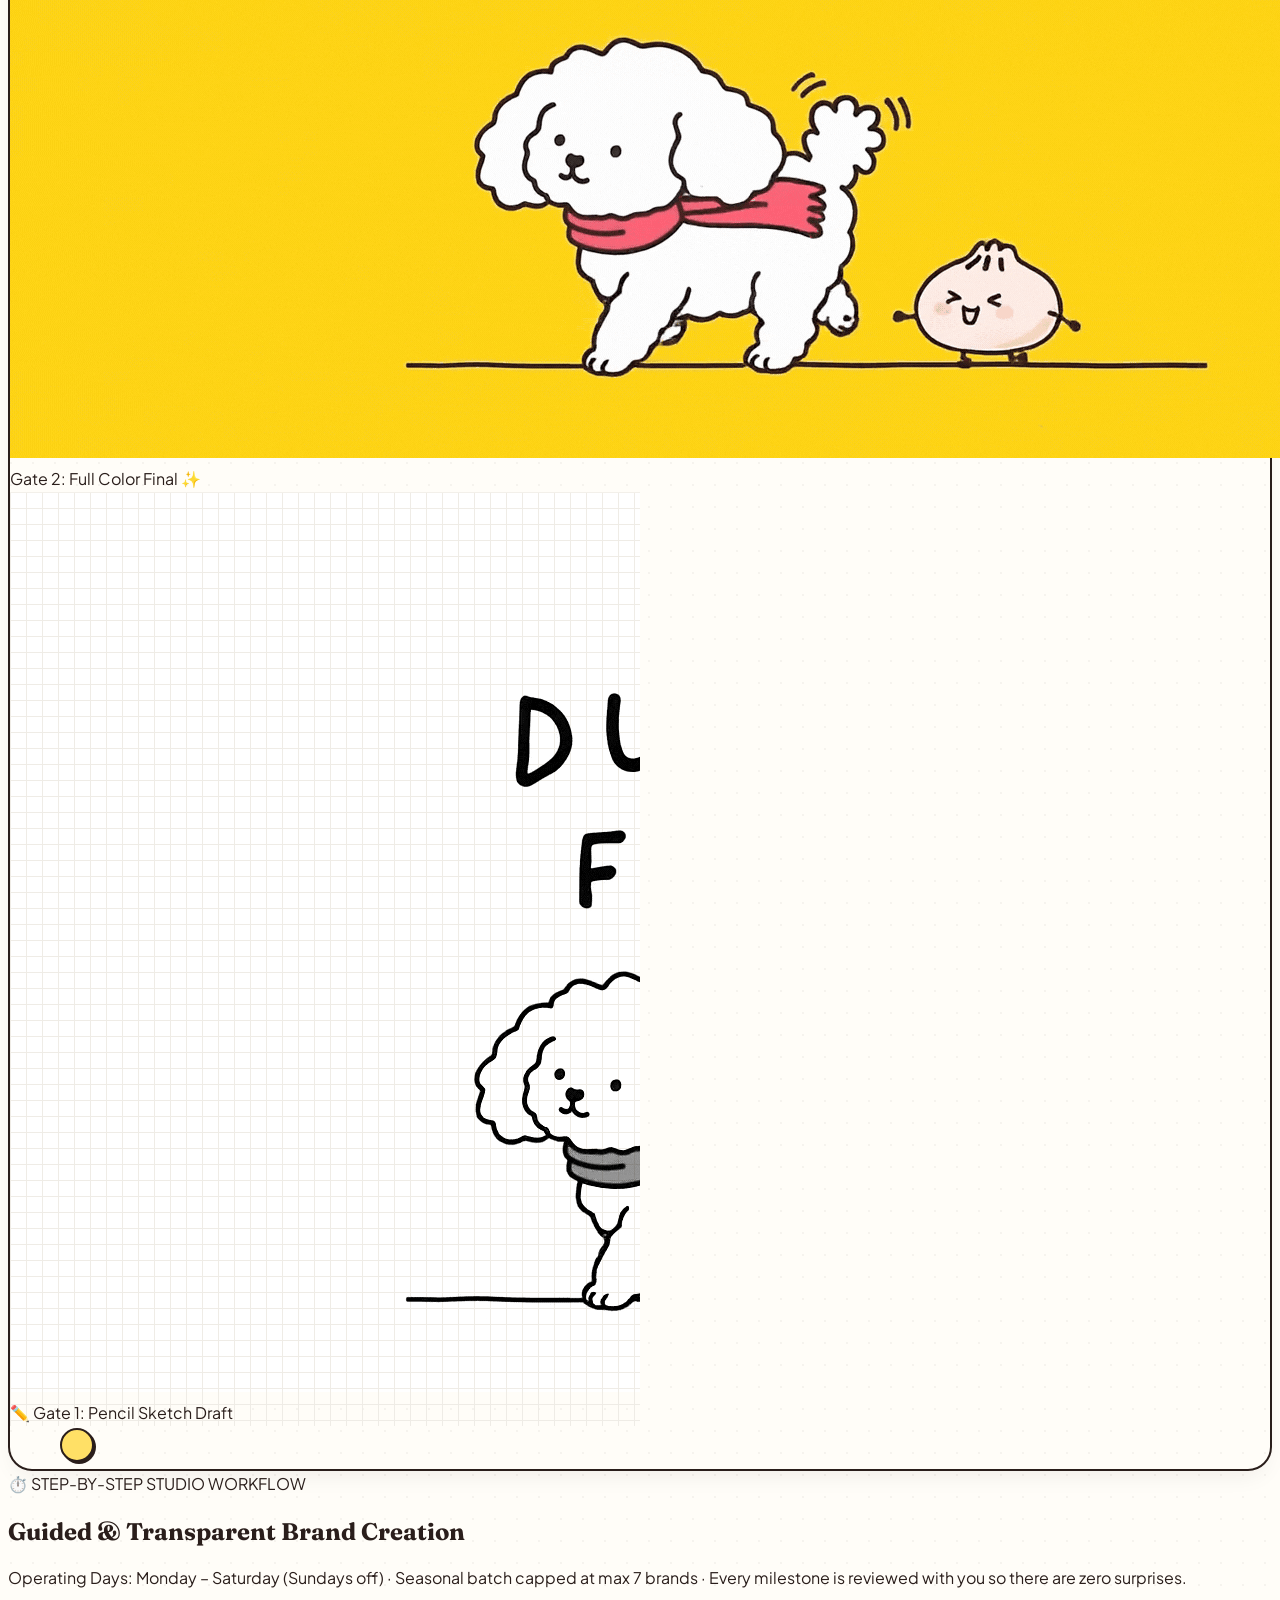
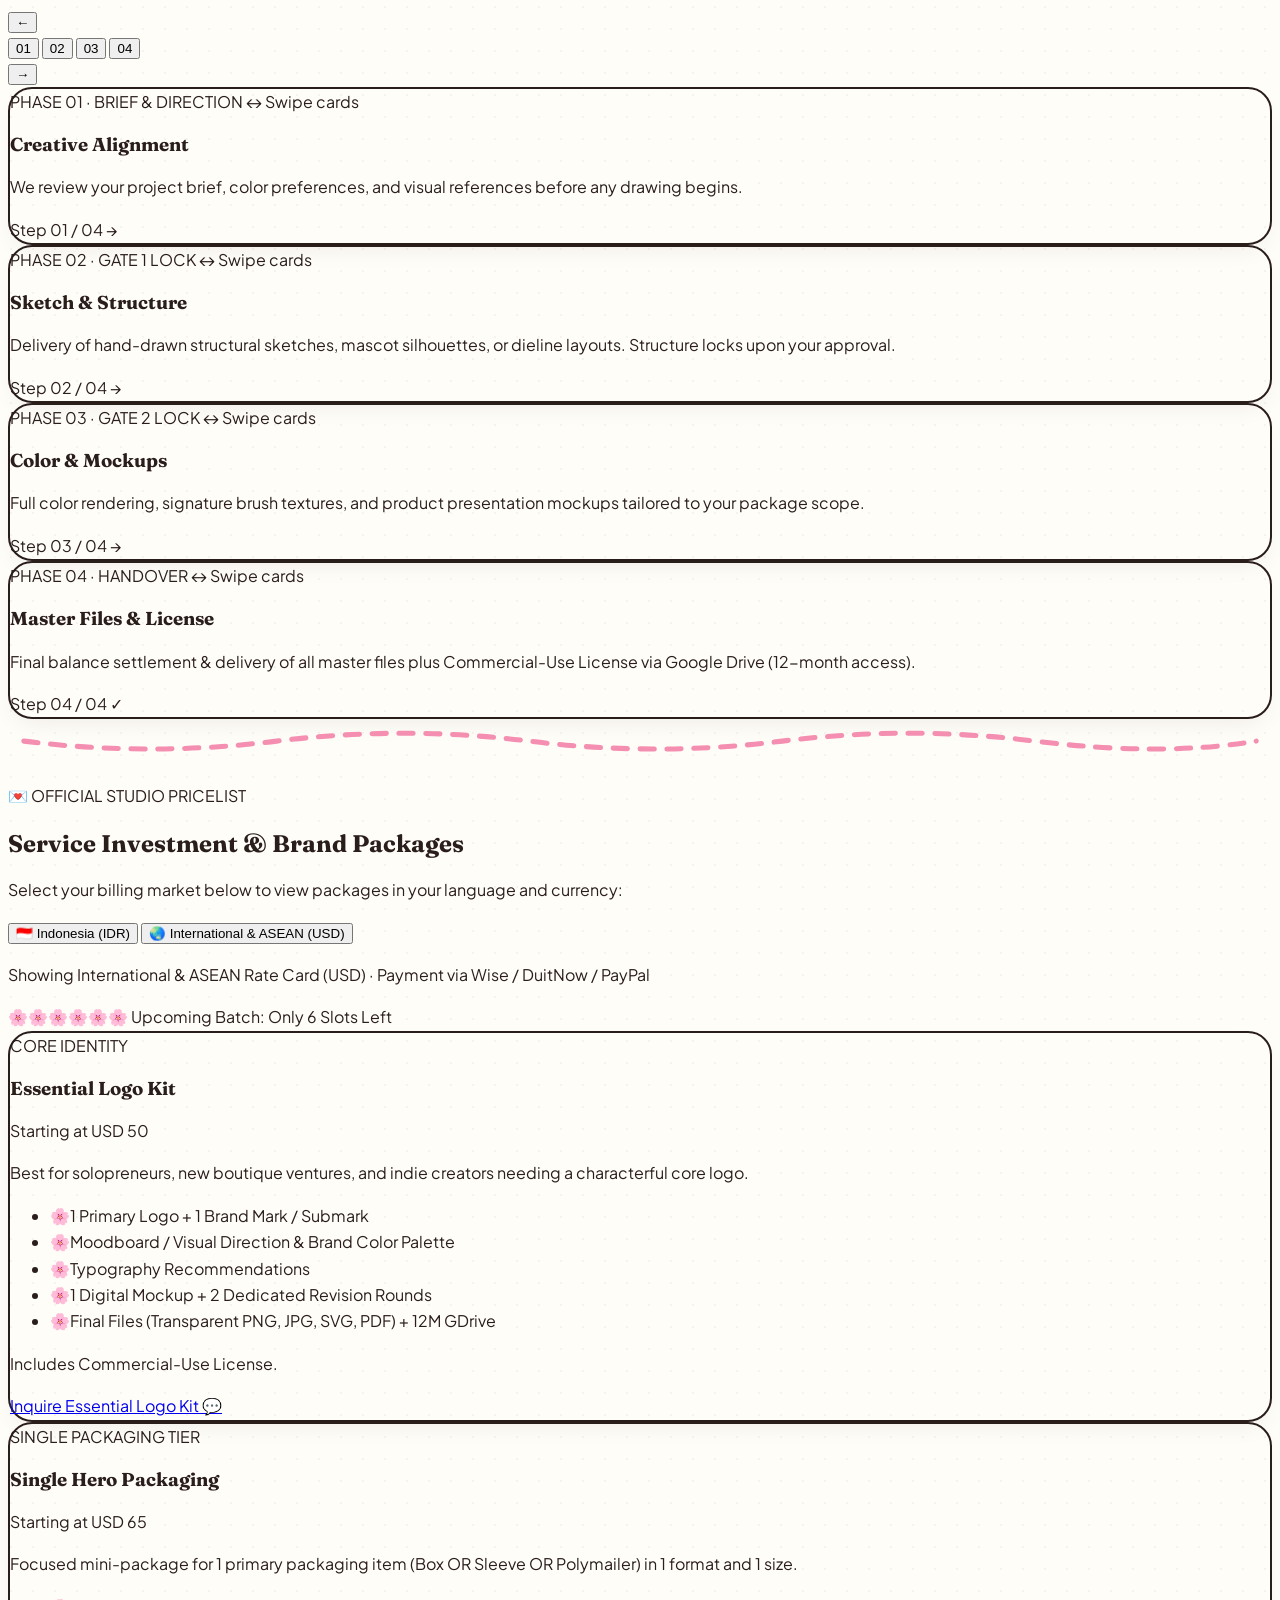
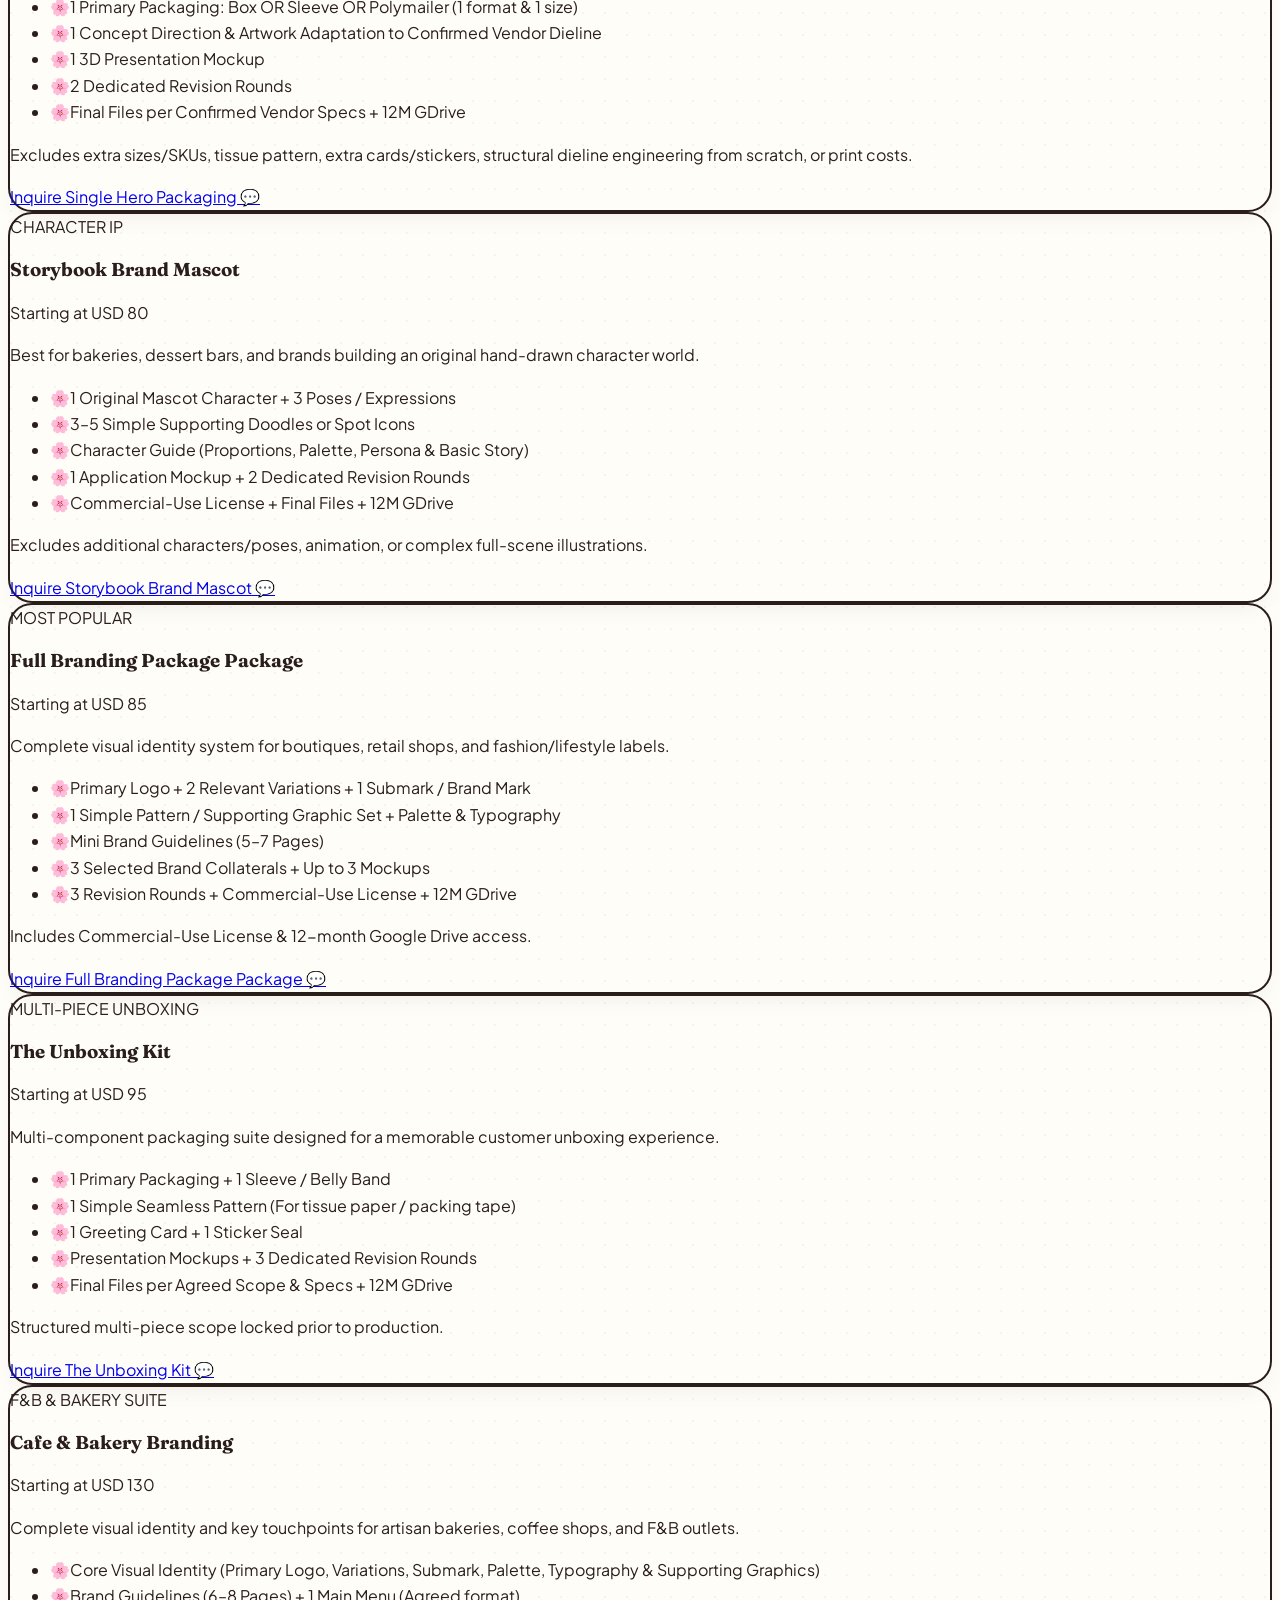
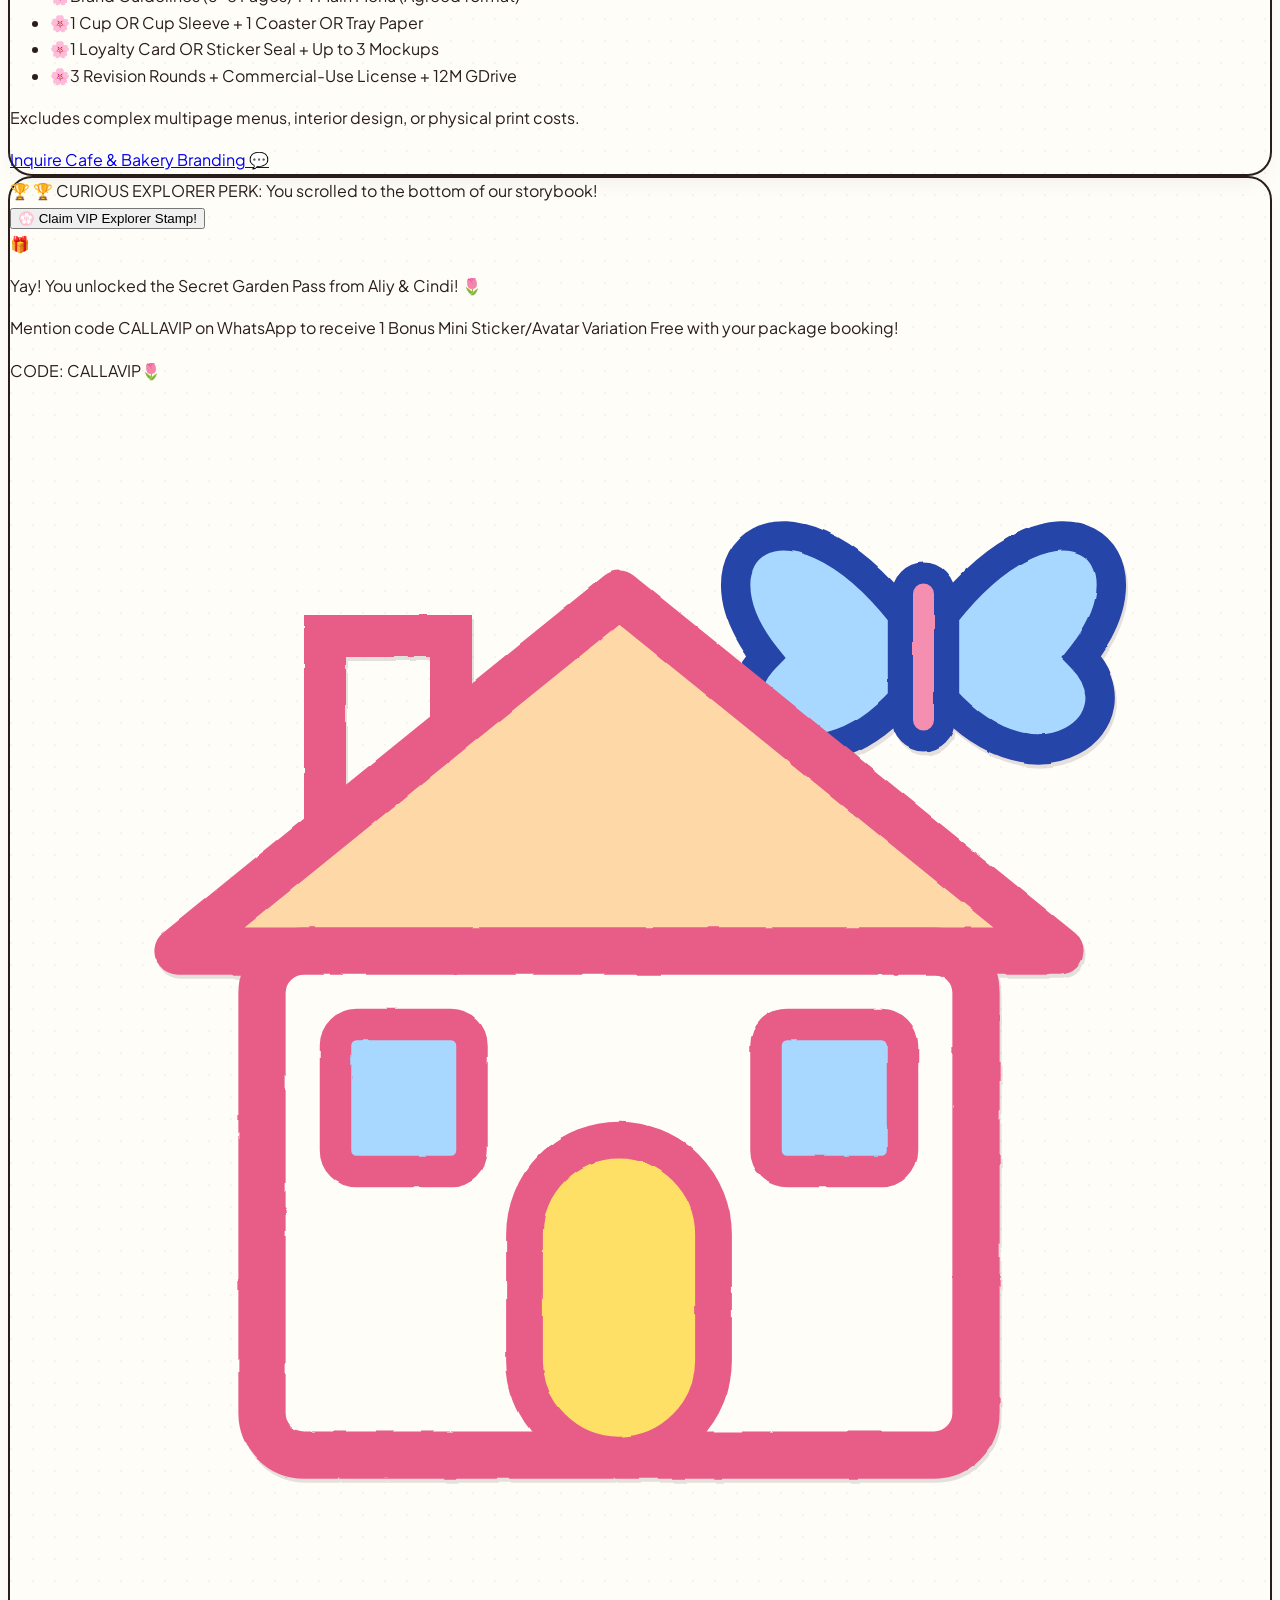
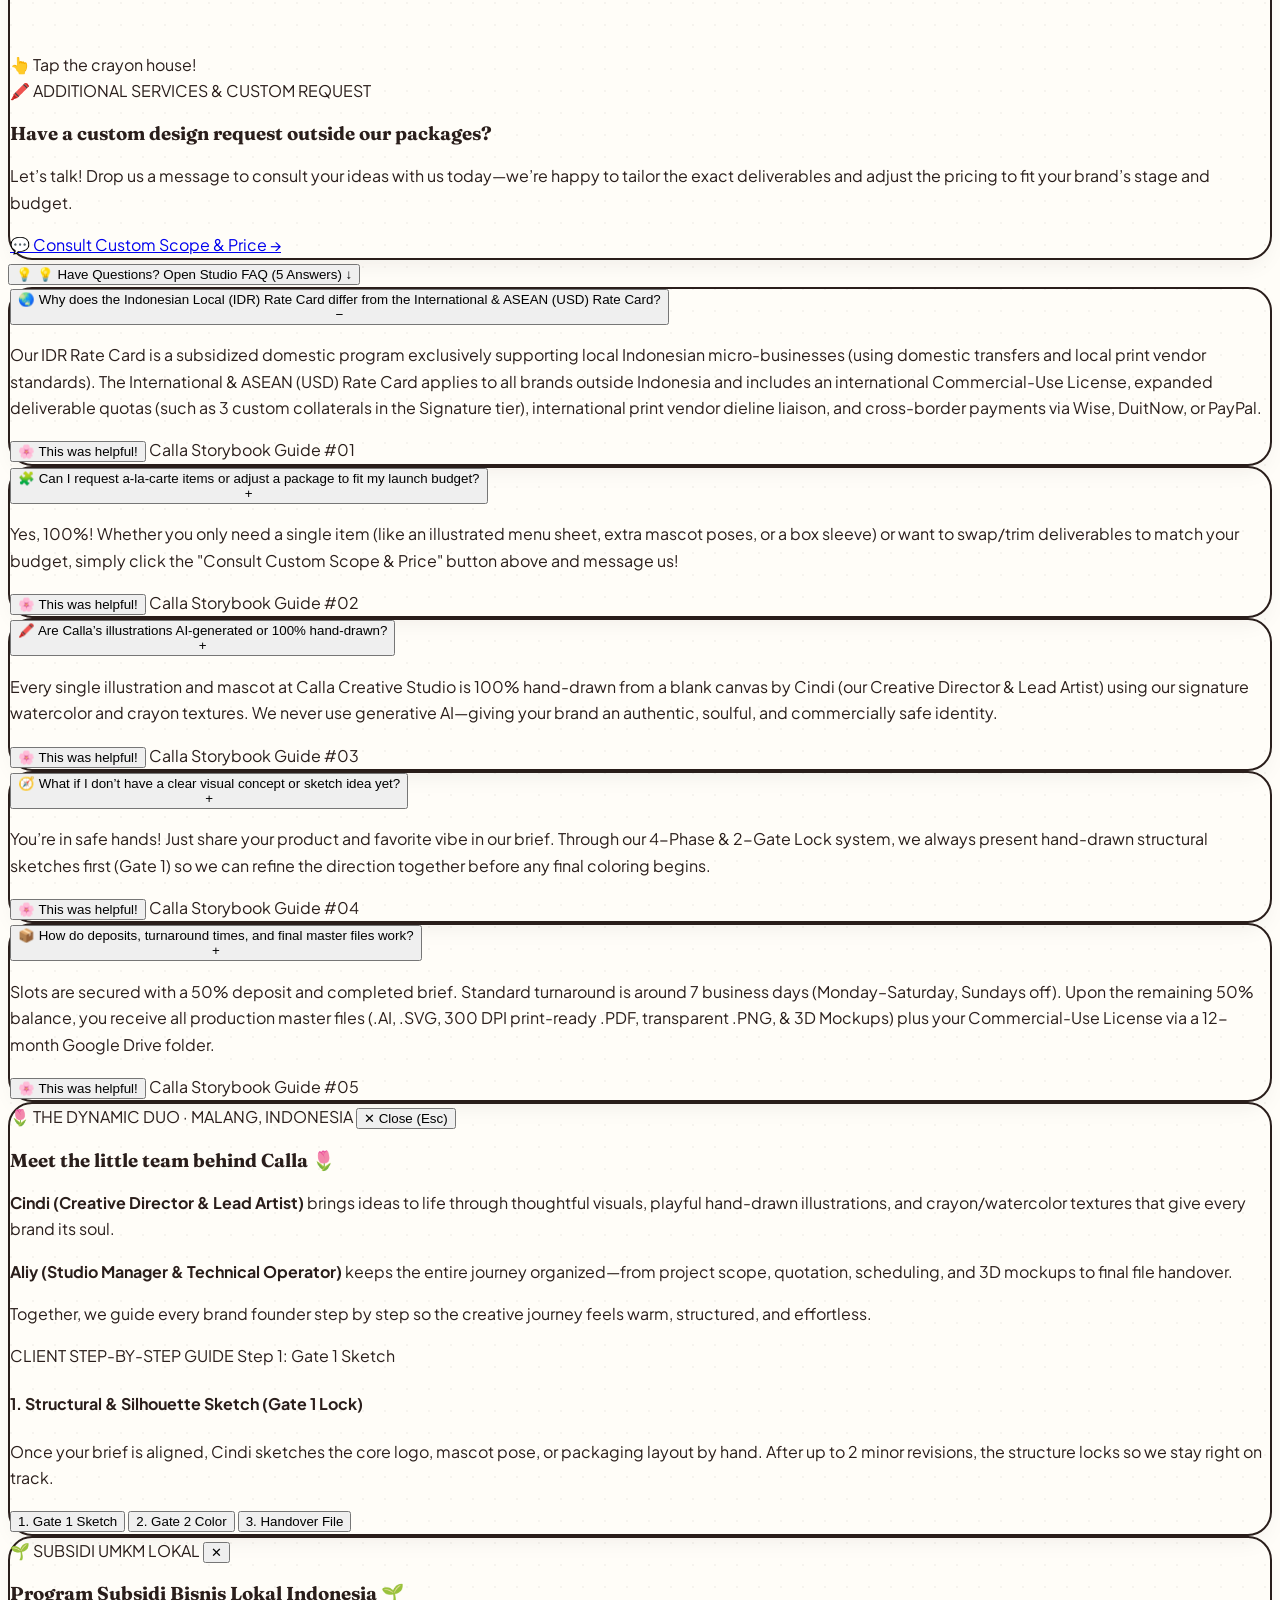
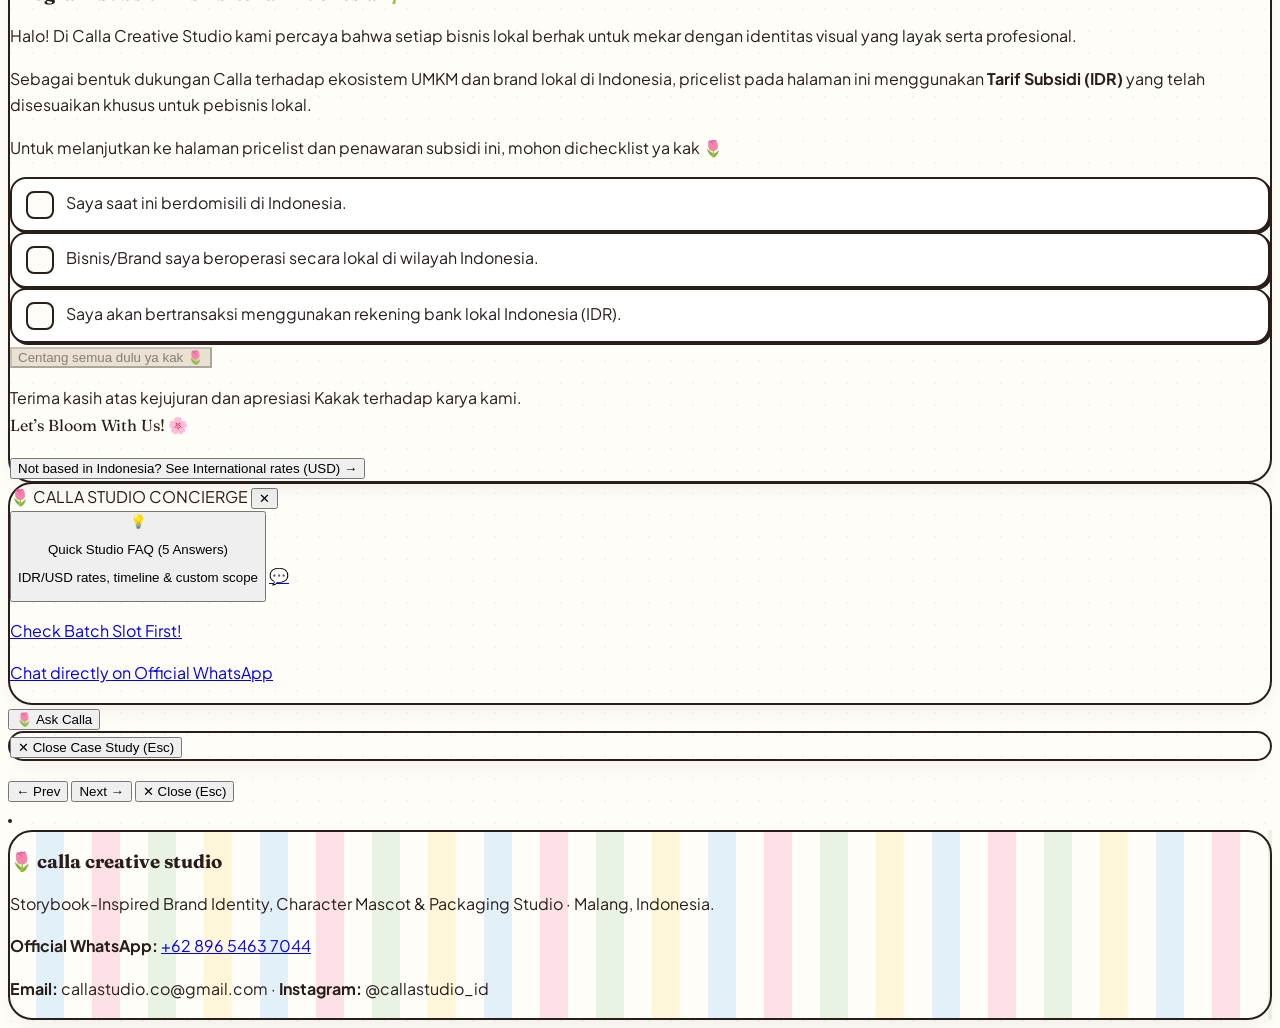
==== commit 890e9264: "Update index.html" ====
--- a/index.html
+++ b/index.html
@@ -903,7 +903,7 @@
       </div>
     </div>
 
-    <div id="pricingCardsGrid" class="grid md:grid-cols-2 lg:grid-cols-3 gap-6"></div>
+<div id="pricingCardsGrid" class="grid md:grid-cols-2 lg:grid-cols-3 gap-6"></div>
 
     <div id="pricingCardsGrid" class="grid md:grid-cols-2 lg:grid-cols-3 gap-6"></div>
 
@@ -3022,18 +3022,19 @@
       if (pillTextEl) pillTextEl.textContent = plainMsg;
     }
 
-    (function initLiveBatchSlot() {
-      // 1. Baca cache 5 menit agar tampilan langsung stabil tanpa kedip
+(function initLiveBatchSlot() {
+      // 1. Baca cache singkat 60 detik agar tampilan awal tidak berkedip
       try {
         const cached = JSON.parse(localStorage.getItem(CALLA_SLOT_CACHE_KEY) || 'null');
-        if (cached && typeof cached.remainingSlots === 'number' && (Date.now() - cached.ts) < 5 * 60 * 1000) {
+        if (cached && typeof cached.remainingSlots === 'number' && (Date.now() - cached.ts) < 60 * 1000) {
           liveBatchState = cached;
         }
       } catch (_) {}
       renderLiveBatchSlot();
 
-      // 2. Sinkronkan data terbaru dari Google Sheets (WEB_SLOT) di latar belakang
-      fetch(CALLA_SLOT_API_URL, { cache: 'no-store' })
+      // 2. Sinkronkan data terbaru dari Google Sheets (WEB_SLOT) dengan cache-buster
+      const sep = CALLA_SLOT_API_URL.includes('?') ? '&' : '?';
+      fetch(`${CALLA_SLOT_API_URL}${sep}t=${Date.now()}`, { cache: 'no-store' })
         .then((res) => res.json())
         .then((data) => {
           if (data && typeof data.remainingSlots === 'number') {
@@ -3044,11 +3045,11 @@
             };
             try { localStorage.setItem(CALLA_SLOT_CACHE_KEY, JSON.stringify(liveBatchState)); } catch (_) {}
             renderLiveBatchSlot();
+            if (typeof renderPricingCards === 'function') renderPricingCards();
           }
         })
         .catch(() => {});
     })();
-
     // =========================================================================
     // ARTWORK & BRAND GUIDELINE ANTI-COPY SHIELD
     // =========================================================================
@@ -3099,15 +3100,49 @@
       });
     })();
 
-    // INITIAL PAGE RENDER
-    // Render data-driven sections and load the configured proof artwork.
-    if (SITE && SITE.i18n && SITE.pricingCatalog) {
-      selectMarket('EN');
-    } else {
-      console.error(
-        'Calla content data was not loaded. Check that content/site-content.js exists and defines window.CALLA_SITE_CONTENT.'
-      );
-    }
+   // INITIALIZE ON PAGE LOAD (DEFAULT = ENGLISH & USD, OR OVERRIDE VIA ?m=id / ?service=...)
+    (function initMarketFromURL() {
+      if (!SITE || !SITE.i18n || !SITE.pricingCatalog) {
+        console.error('Calla content data was not loaded. Check content/site-content.js.');
+        return;
+      }
+
+      const params = new URLSearchParams(window.location.search);
+      const marketParam = (params.get('m') || params.get('market') || '').toUpperCase();
+      const serviceParam = params.get('service') || params.get('s') || '';
+      currentFilter = resolveServiceId(serviceParam);
+
+      if ((marketParam === 'ID' || marketParam === 'IDR') && lsmIsAcknowledged()) {
+        currentMarket = 'ID';
+        currentLang = 'ID';
+      } else {
+        currentMarket = 'EN';
+        currentLang = 'EN';
+      }
+      document.documentElement.lang = currentLang === 'ID' ? 'id' : 'en';
+
+      if (['EN', 'USD', 'GLOBAL', 'ID', 'IDR'].includes(marketParam)) {
+        const headerSwitchGroup = document.getElementById('headerMarketID')?.parentElement;
+        const priceSwitchGroup = document.getElementById('priceBtnID')?.parentElement;
+        if (headerSwitchGroup) headerSwitchGroup.style.display = 'none';
+        if (priceSwitchGroup) priceSwitchGroup.style.display = 'none';
+      }
+
+      syncMarketButtonsUI();
+      applyAllTranslations();
+
+      if (currentFilter !== 'all') {
+        setTimeout(() => {
+          const g = document.getElementById('gallery');
+          if (g) g.scrollIntoView({ behavior: 'smooth', block: 'start' });
+        }, 300);
+      }
+
+      const wantsID = marketParam === 'ID' || marketParam === 'IDR';
+      if (!lsmIsAcknowledged() && (wantsID || (lsmLooksIndonesian() && !lsmDismissedThisSession()))) {
+        setTimeout(openLocalSubsidy, 900);
+      }
+    })();
   </script>
 </body>
 </html>
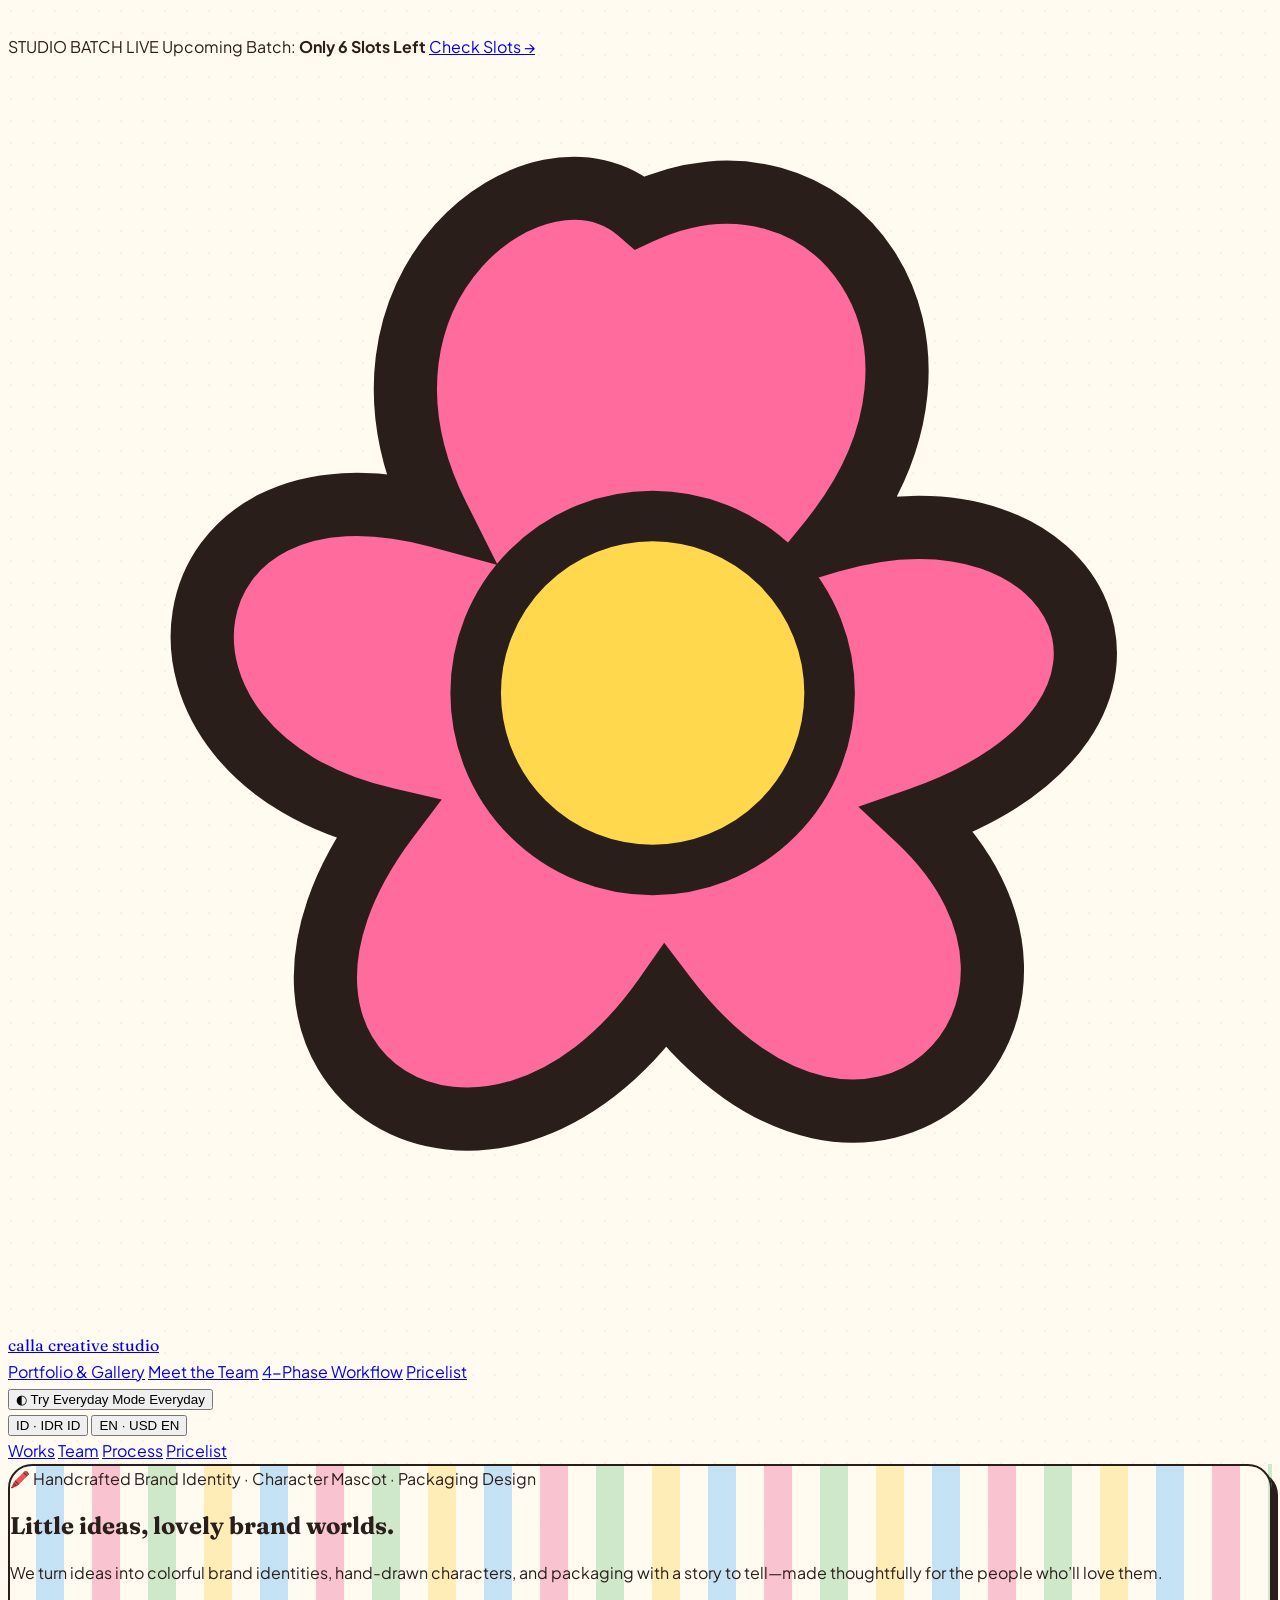
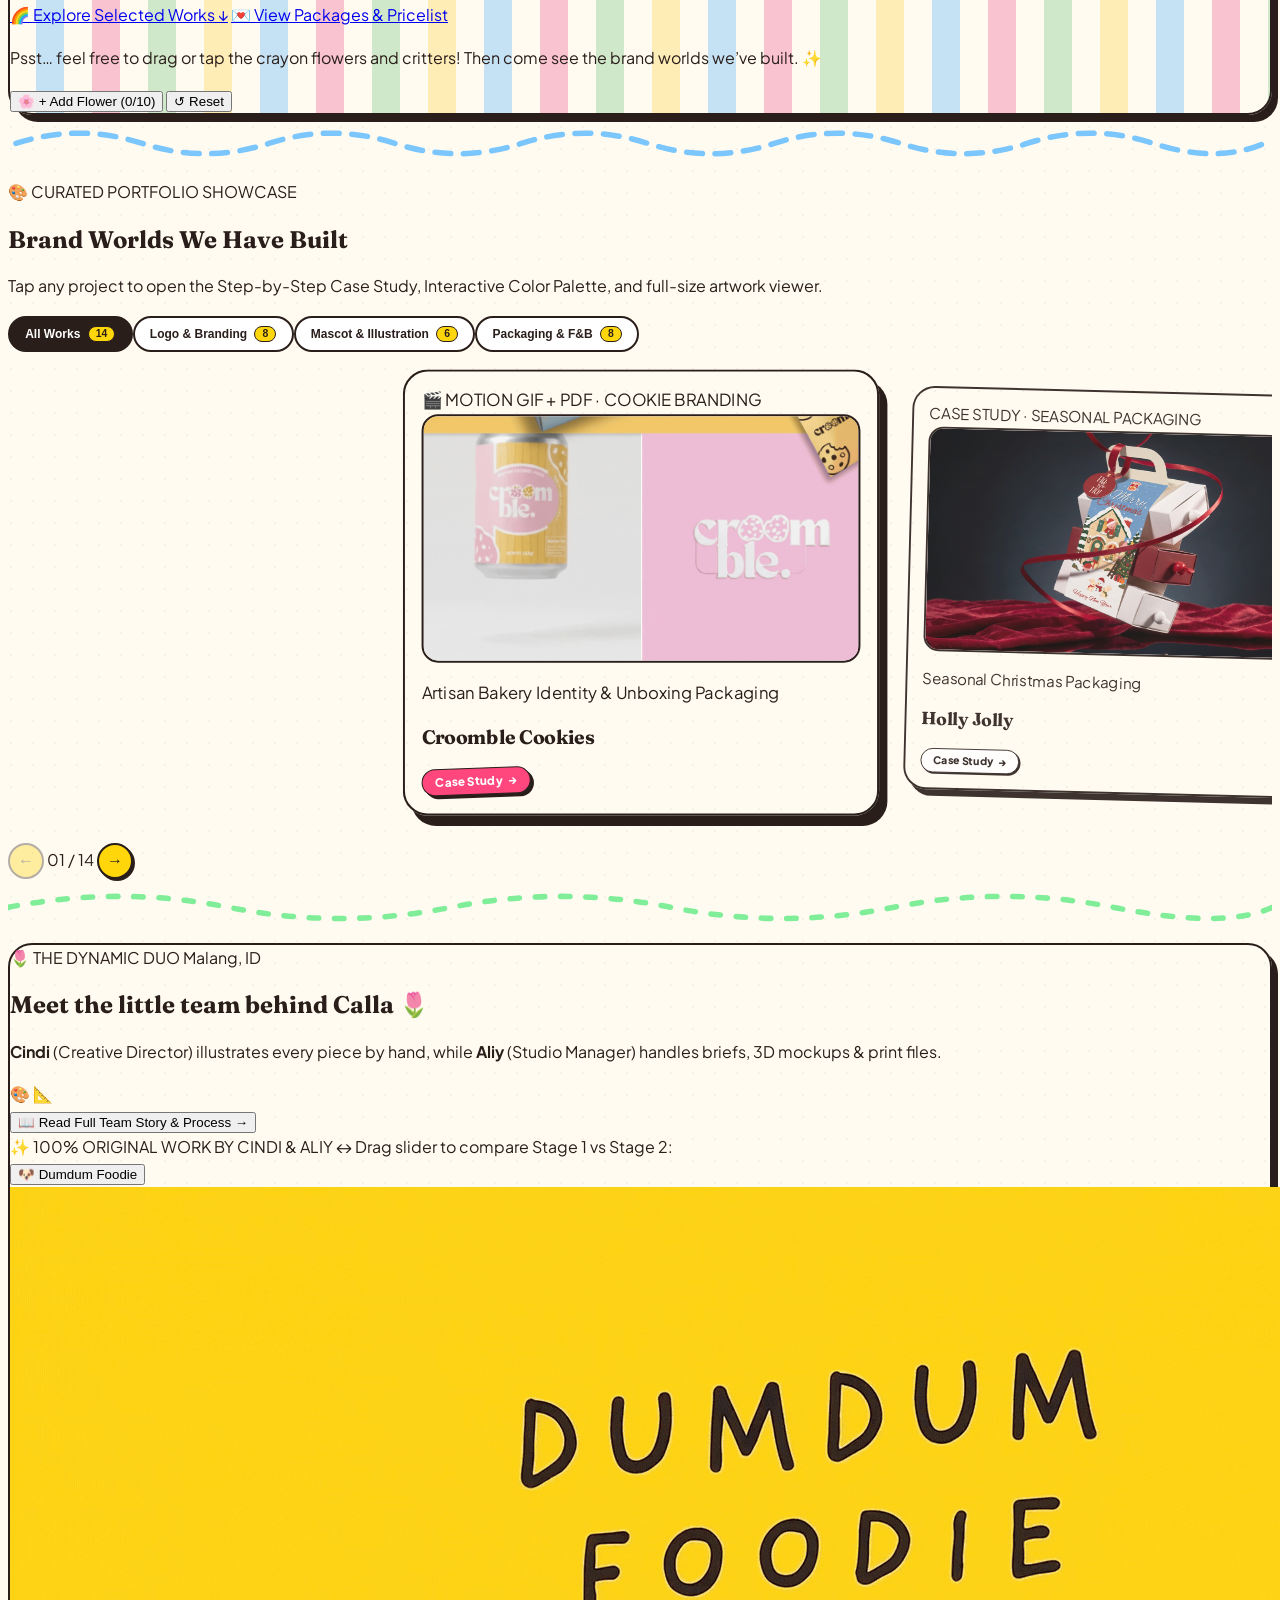
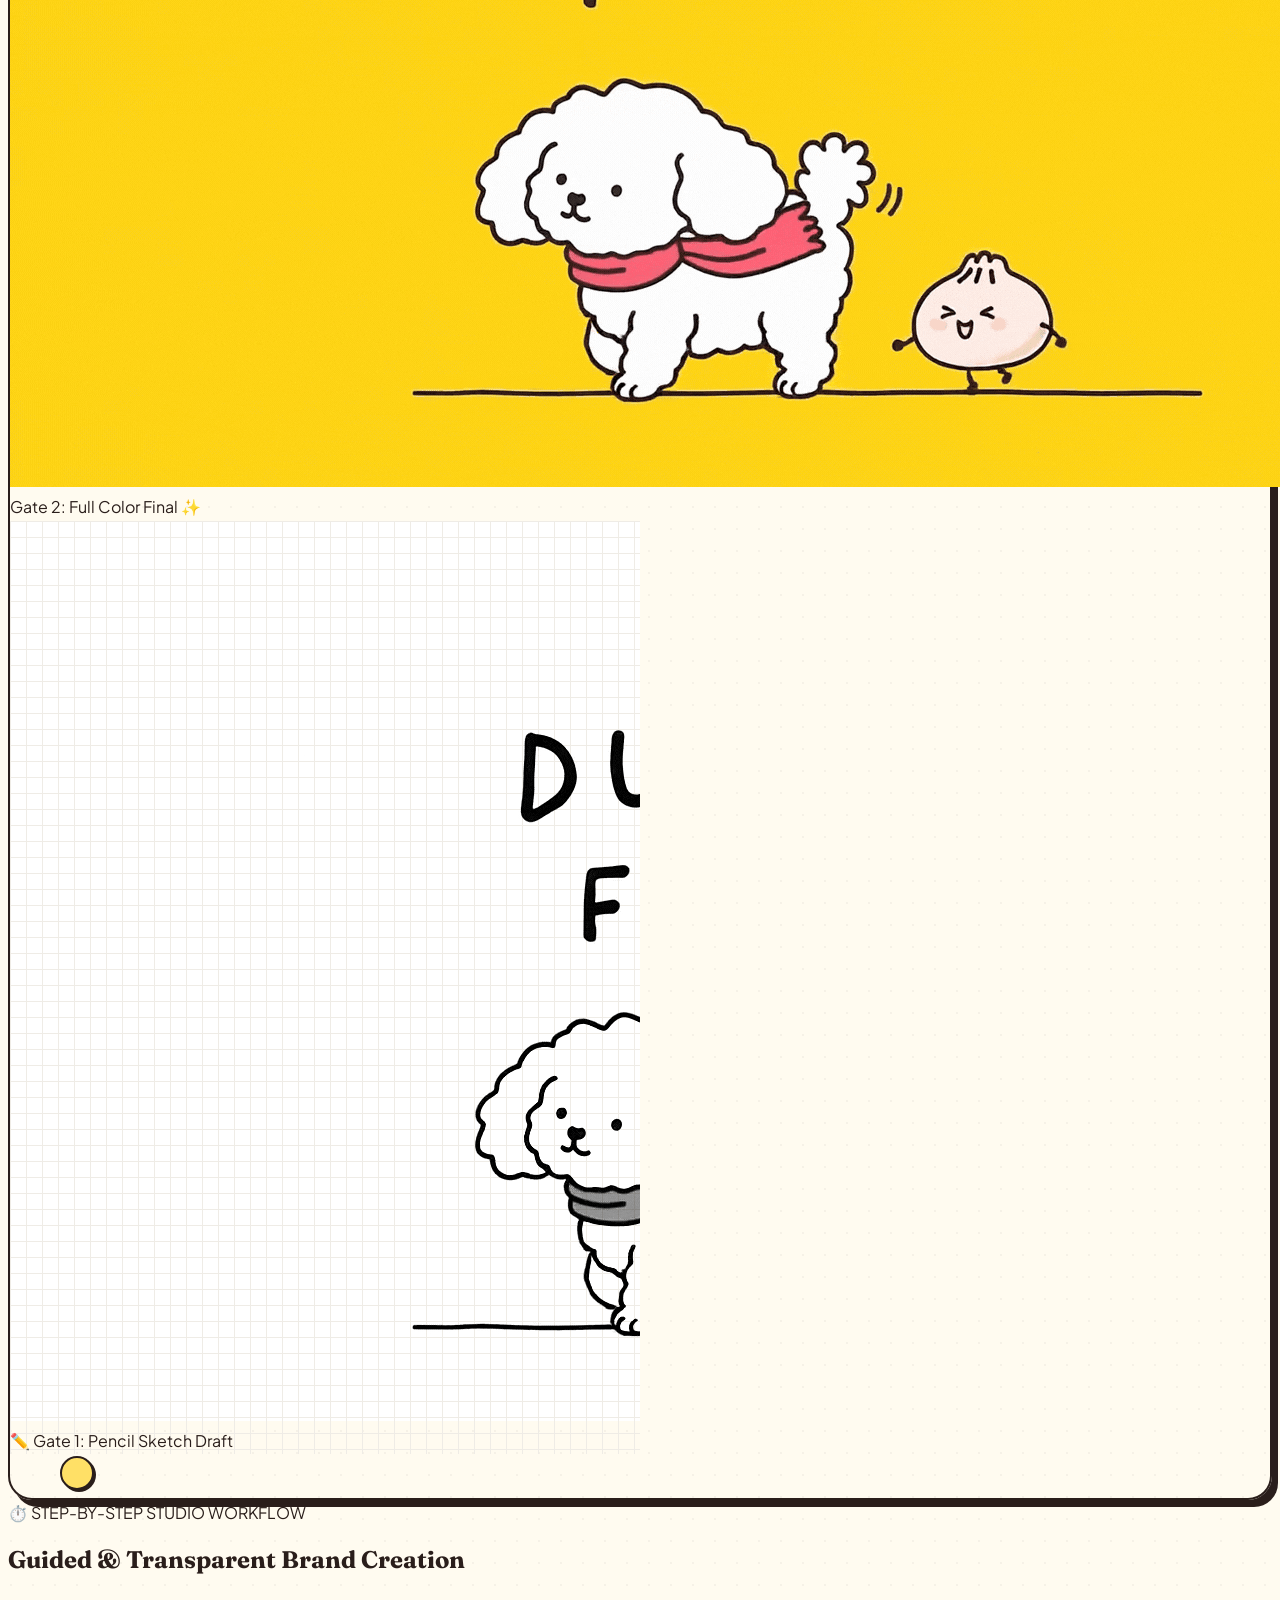
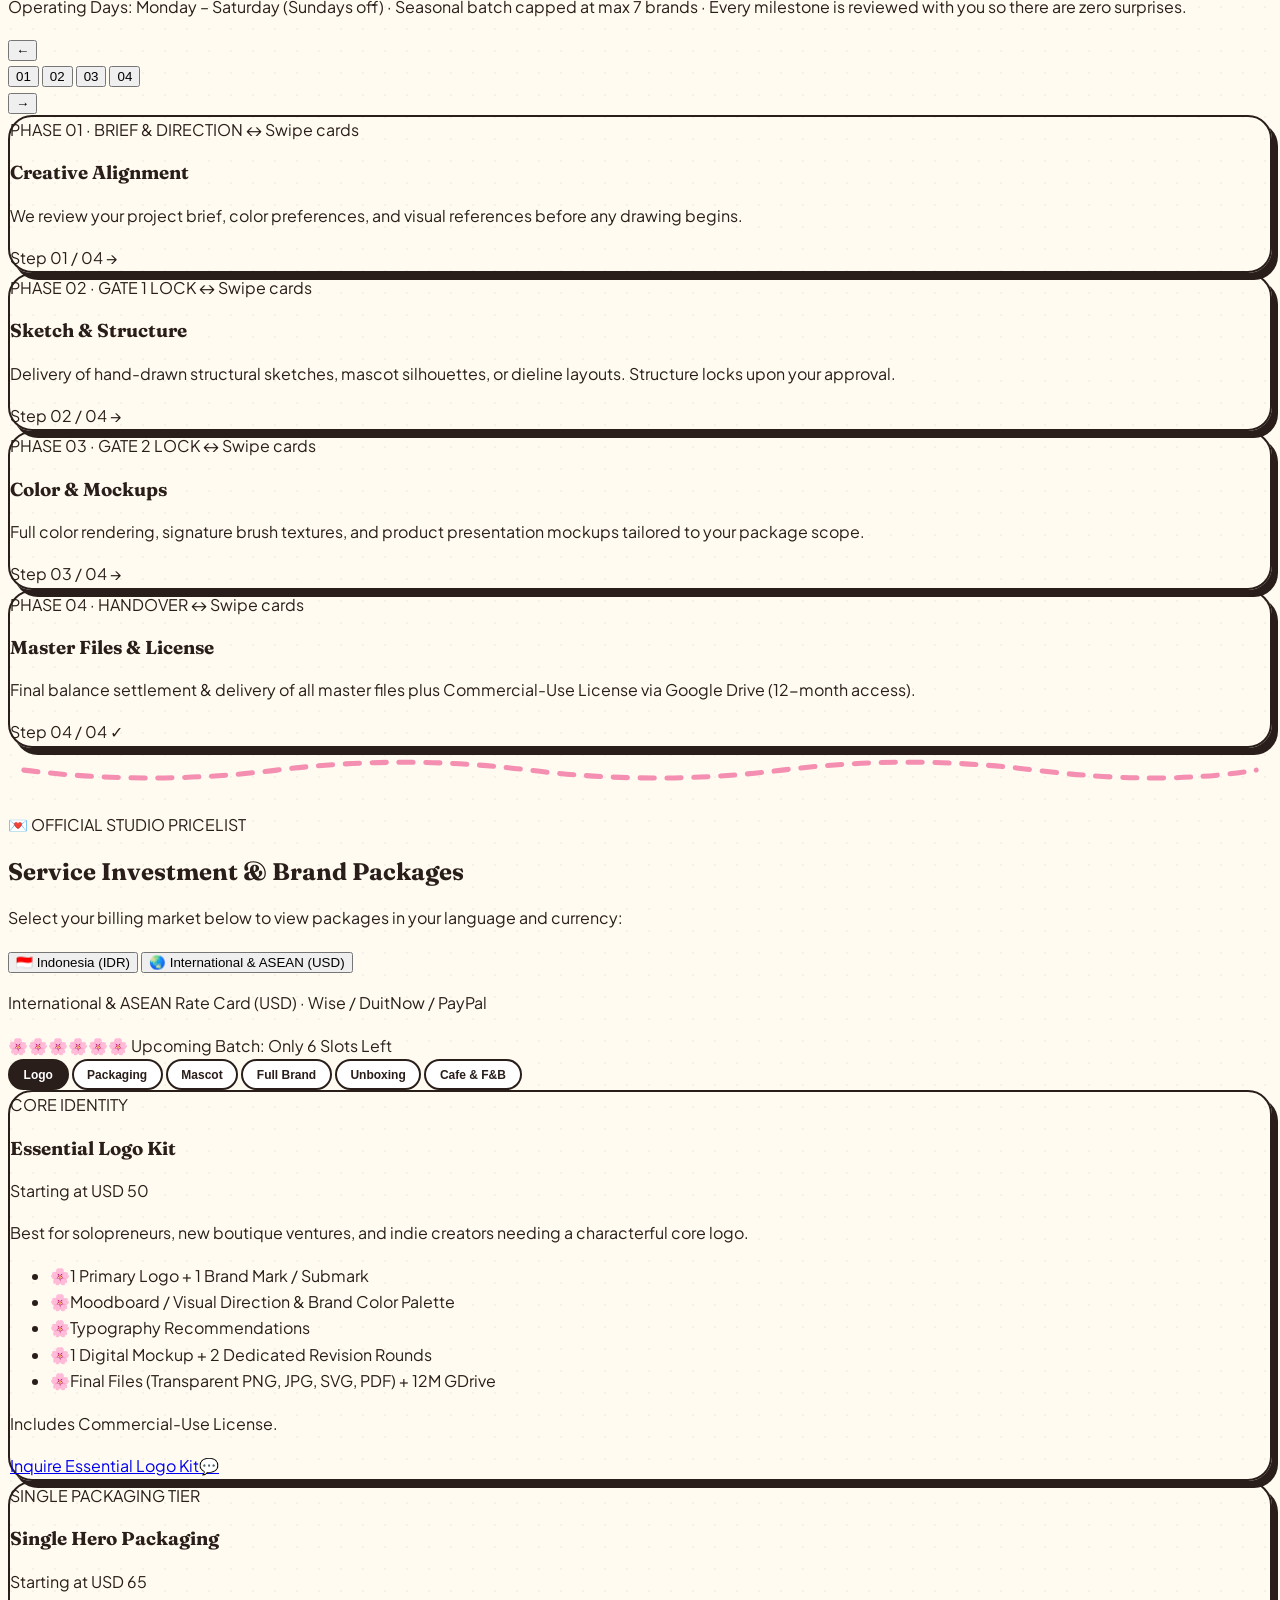
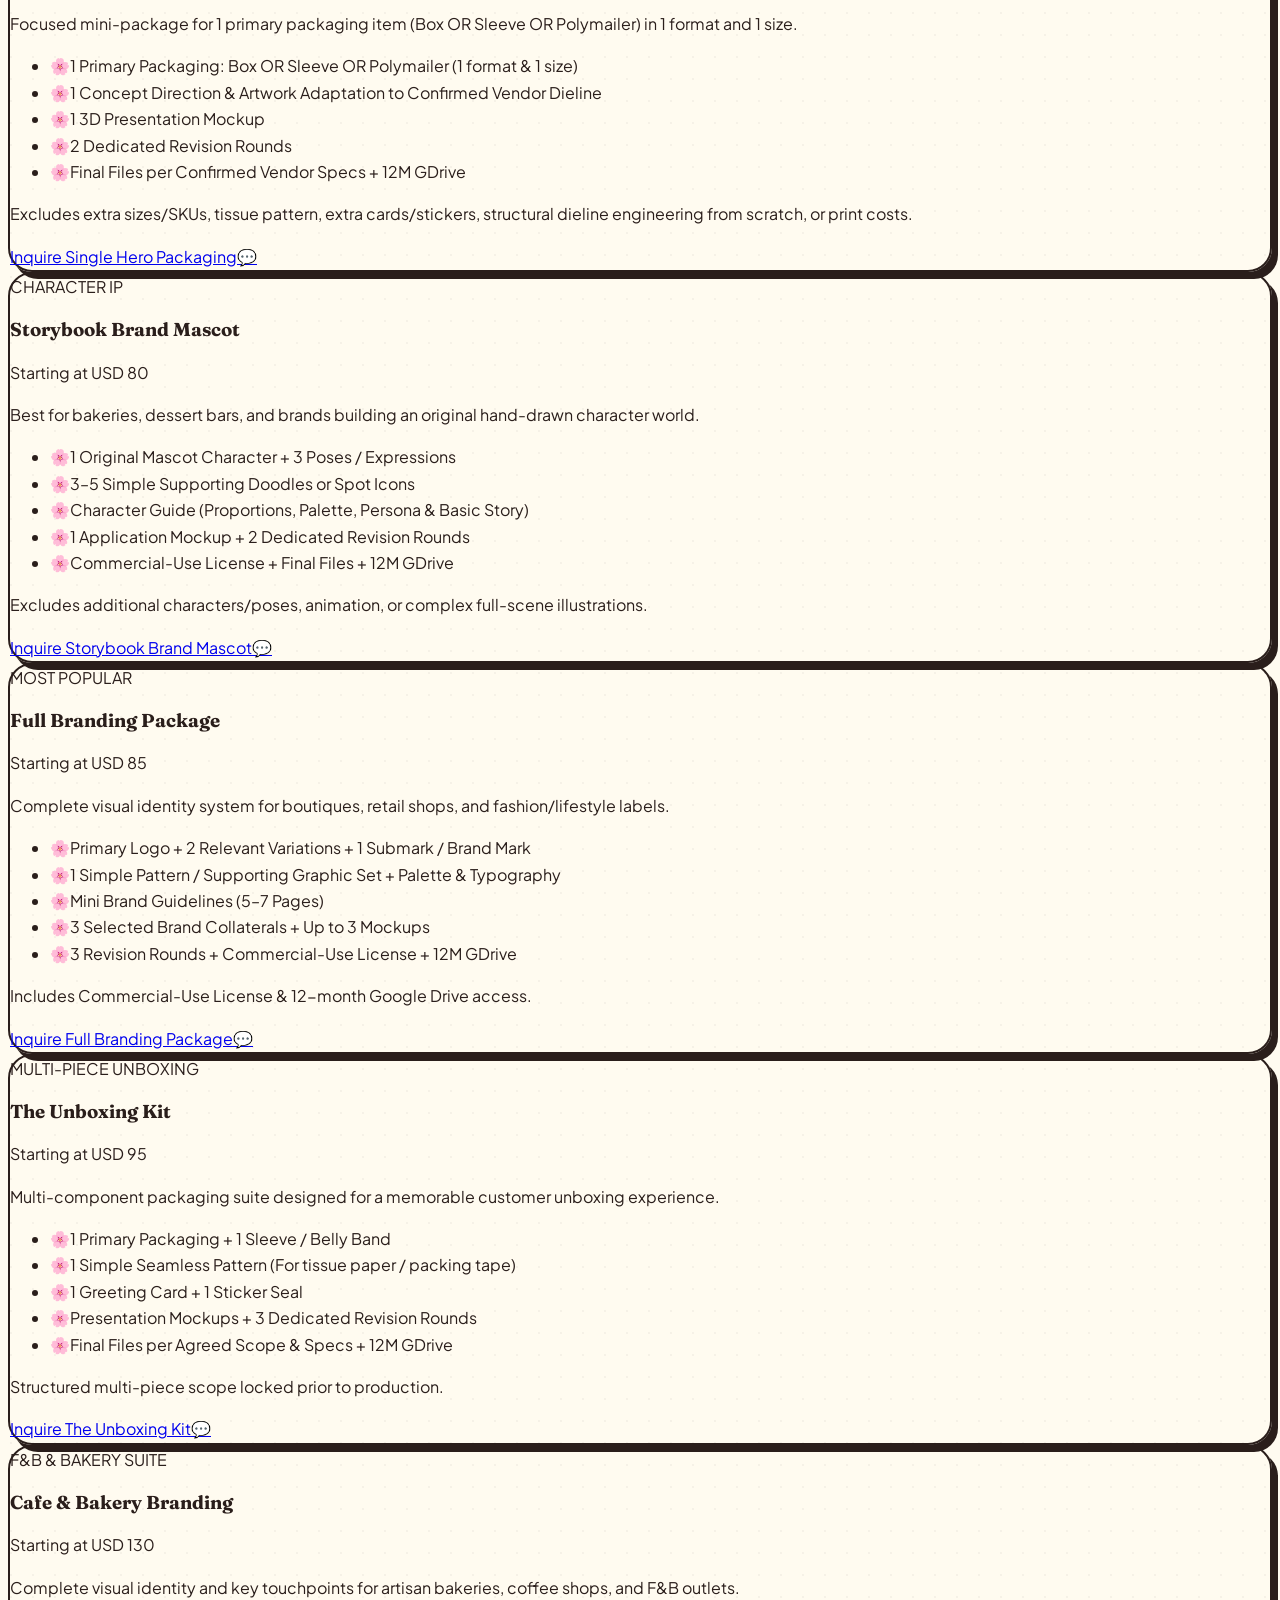
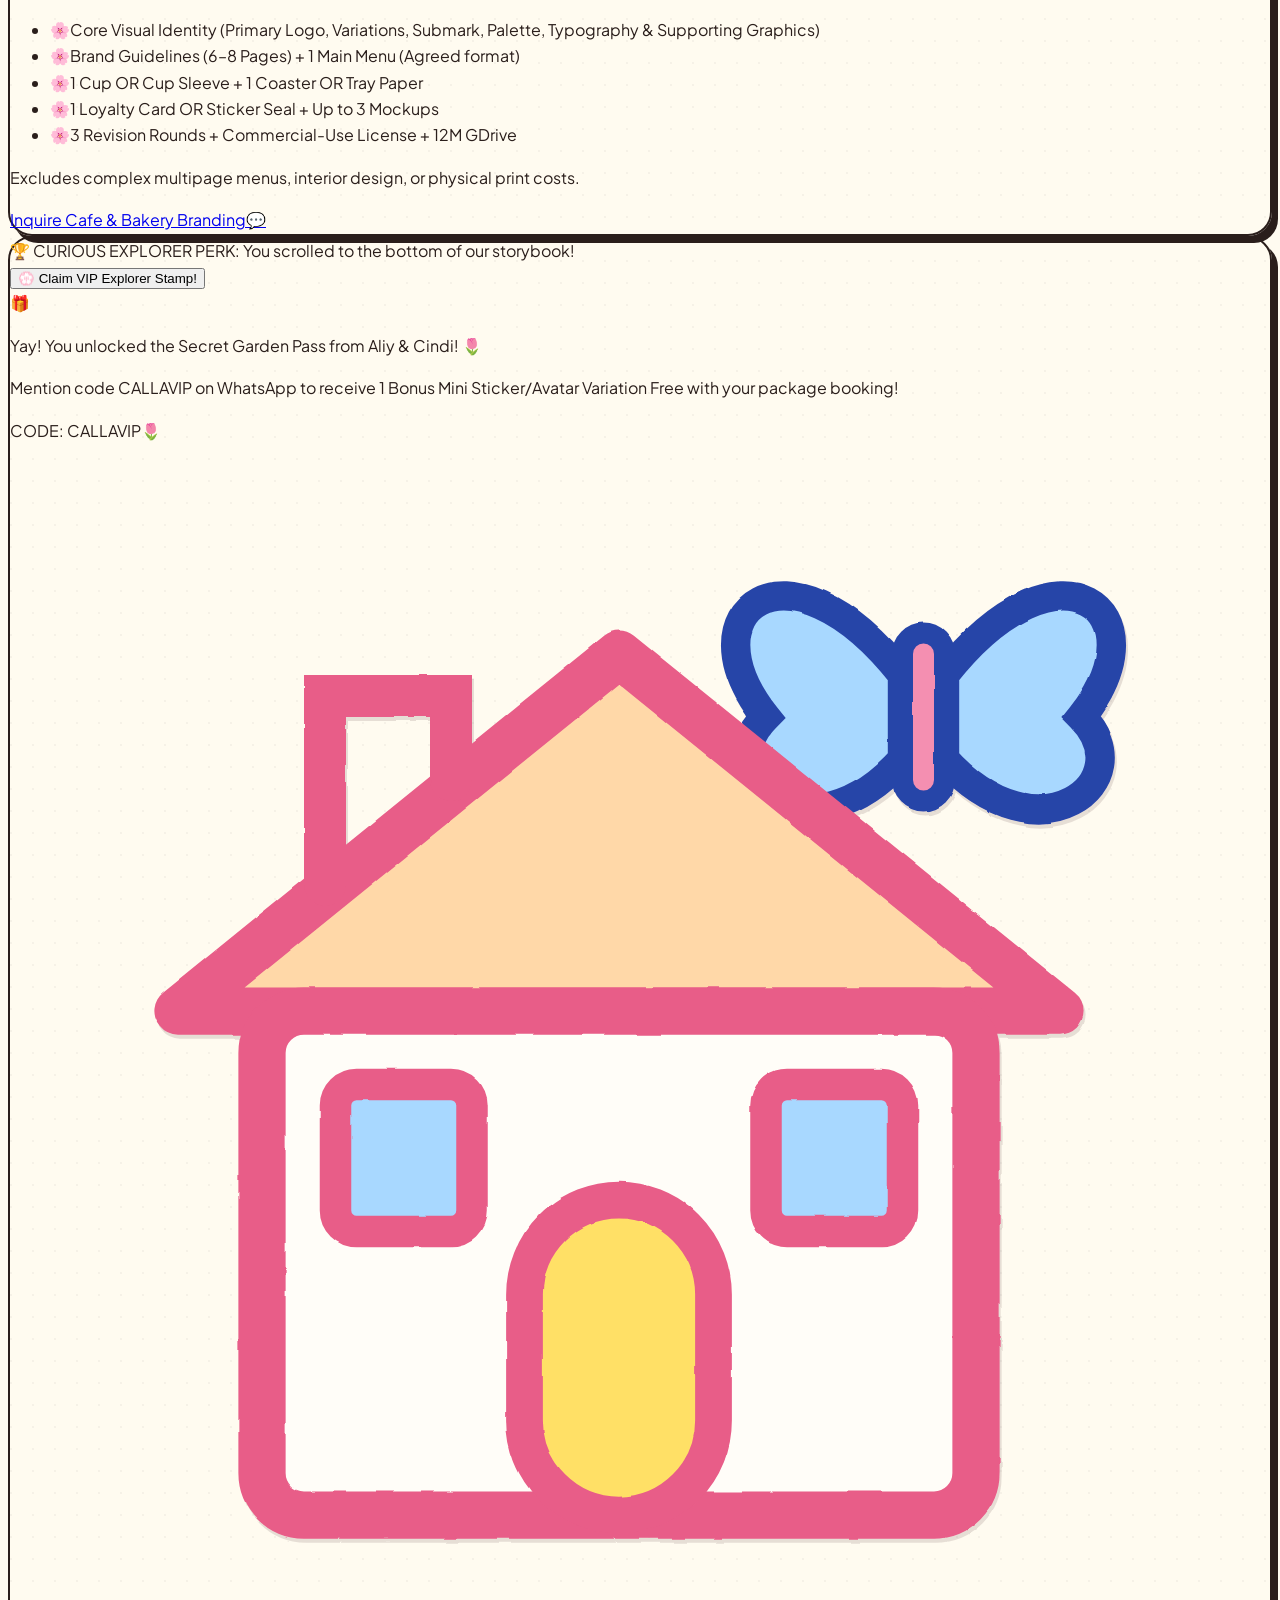
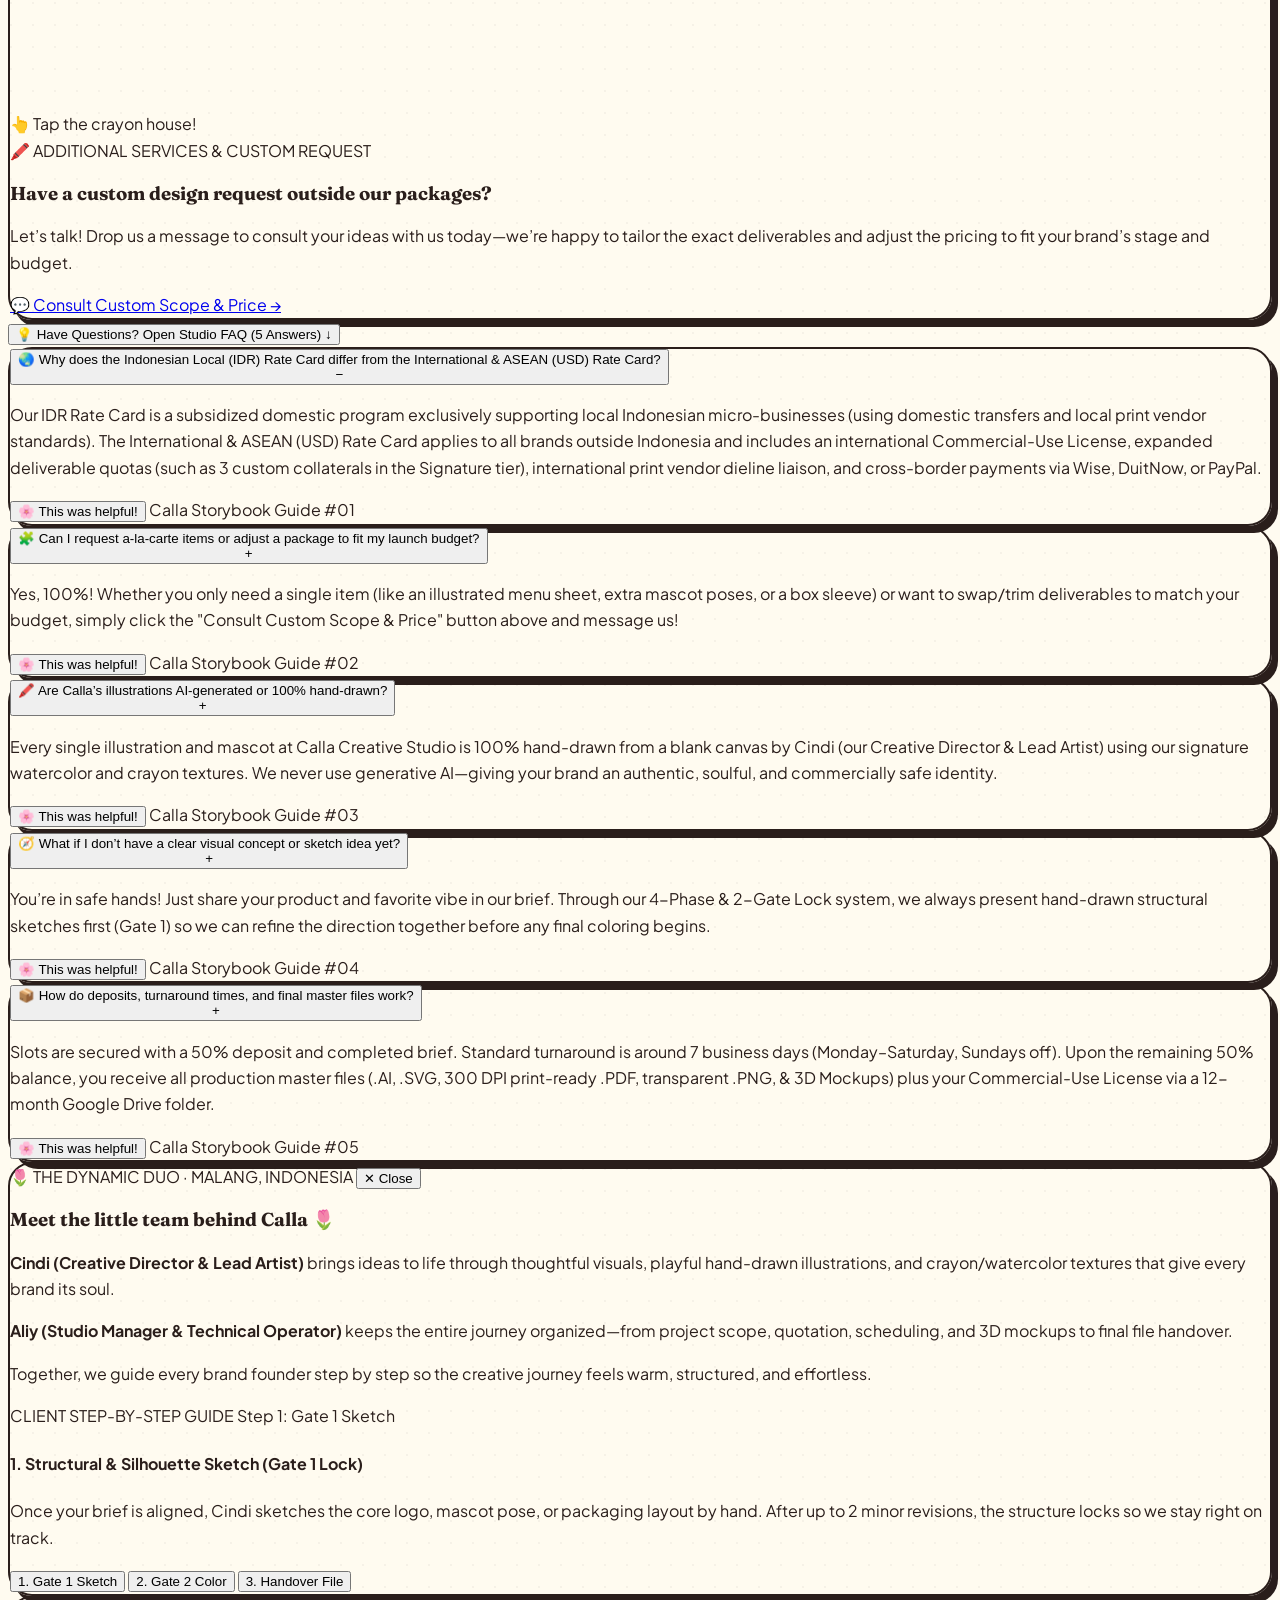
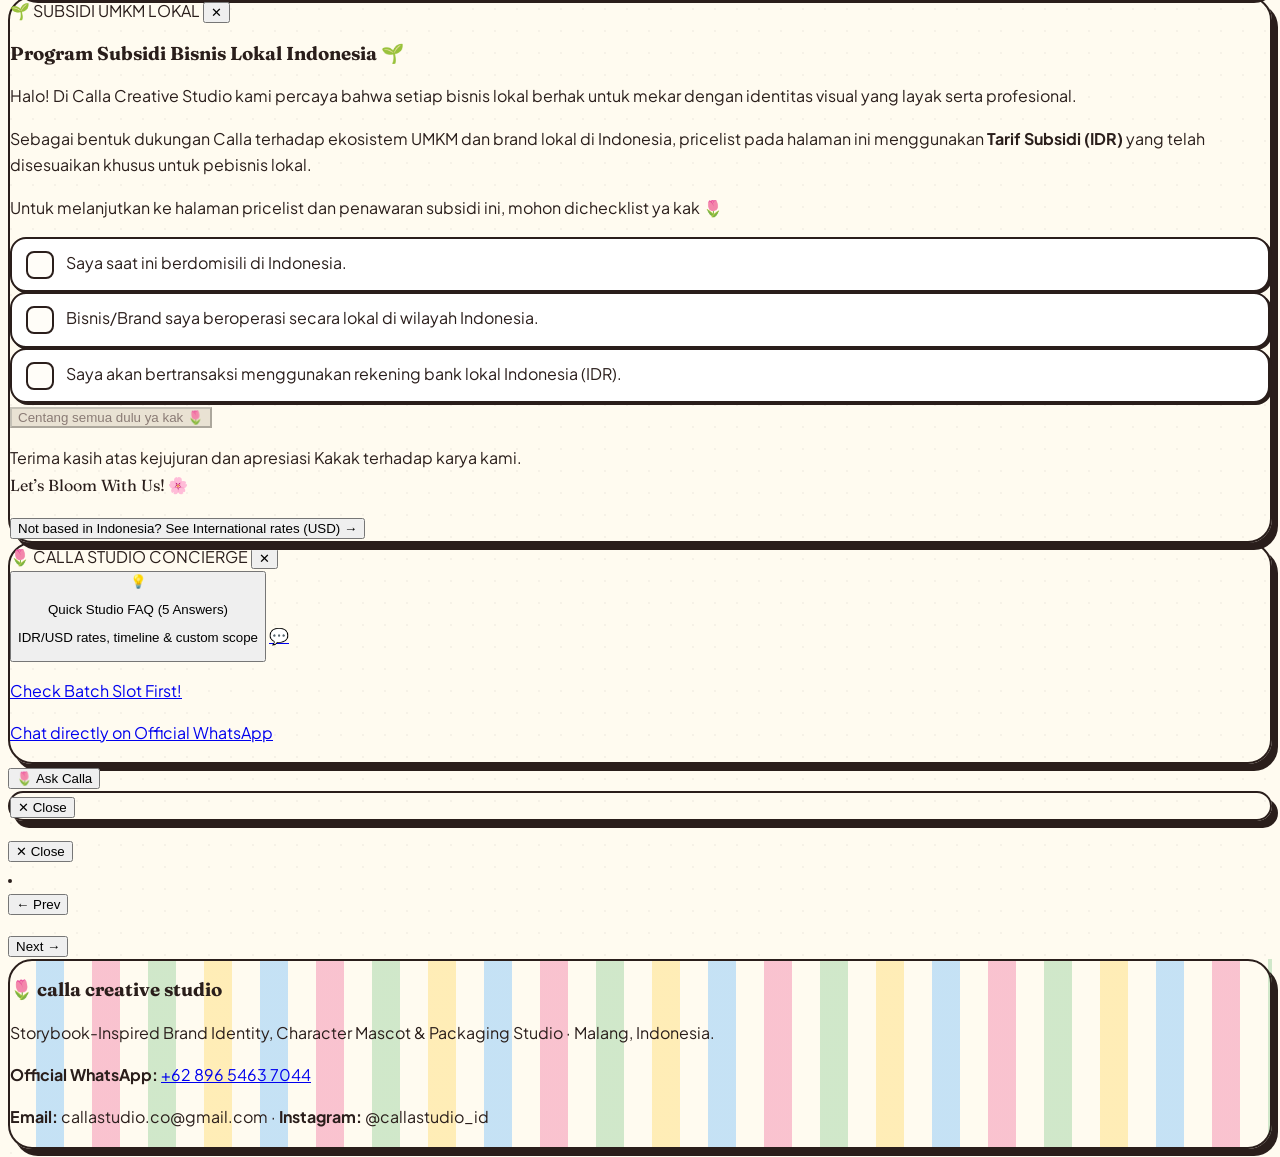
==== commit 25166ec5: "revisi optimasi" ====
--- a/index.html
+++ b/index.html
@@ -15,13 +15,13 @@
   <meta property="og:url" content="https://aliyachmada.github.io/callastudio/" />
   <meta property="og:title" content="Calla Creative Studio — Storybook Branding & Packaging" />
   <meta property="og:description" content="Handcrafted brand identities, character mascots, and packaging design studio based in Malang, Indonesia." />
-  <meta property="og:image" content="https://aliyachmada.github.io/callastudio/assets/ORBRE%20Mockup.jpg" />
+  <meta property="og:image" content="https://aliyachmada.github.io/callastudio/assets/13.jpg" />
 
   <!-- TWITTER / X CARD META -->
   <meta name="twitter:card" content="summary_large_image" />
   <meta name="twitter:title" content="Calla Creative Studio — Storybook Branding & Packaging" />
   <meta name="twitter:description" content="Handcrafted brand identities, character mascots, and packaging design studio." />
-  <meta name="twitter:image" content="https://aliyachmada.github.io/callastudio/assets/ORBRE%20Mockup.jpg" />
+  <meta name="twitter:image" content="https://aliyachmada.github.io/callastudio/assets/13.jpg" />
 
   <title>Calla Creative Studio — Storybook Branding, Mascot & Packaging</title>
   <script src="https://cdn.tailwindcss.com"></script>
@@ -177,7 +177,7 @@
     @media (prefers-reduced-motion: reduce) { .lsm-pop, .lsm-sprout { animation: none !important; } }
   </style>
 </head>
-<body class="paper-grain selection:bg-[#E85D88] selection:text-white">
+<body class="play-mode paper-grain selection:bg-[#E85D88] selection:text-white">
 
   <!-- SVG FILTER FOR CHILDLIKE CRAYON EDGES -->
   <svg width="0" height="0" class="absolute pointer-events-none" aria-hidden="true">
@@ -189,48 +189,51 @@
     </defs>
   </svg>
 
-<!-- TOP ANNOUNCEMENT BAR (LIVE WEEKLY BATCH SLOT) -->
-  <div class="bg-[#2A1E1B] text-[#FFFDF8] text-xs sm:text-sm py-2.5 px-4 text-center">
-    <span id="topBarBadge" class="inline-flex items-center gap-1.5 bg-[#FFE066] text-[#2A1E1B] font-bold px-2.5 py-0.5 rounded-full mr-2 text-[11px]">
+  <!-- TOP ANNOUNCEMENT BAR (LIVE WEEKLY BATCH SLOT — RINGKAS DI MOBILE) -->
+  <div class="bg-[#2A1E1B] text-[#FFFDF8] text-[11px] sm:text-sm py-2 px-3 sm:px-4 text-center leading-snug">
+    <span id="topBarBadge" class="inline-flex items-center gap-1.5 bg-[#FFE066] text-[#2A1E1B] font-bold px-2 sm:px-2.5 py-0.5 rounded-full mr-1.5 sm:mr-2 text-[10px] sm:text-[11px] align-middle">
       <span id="topBarDot" class="w-2 h-2 rounded-full bg-[#16A34A] animate-pulse"></span>
-      <span id="topBarBadgeText">STUDIO BATCH SYSTEM</span>
+      <span id="topBarBadgeText" class="hidden sm:inline">STUDIO BATCH</span>
+      <span class="sm:hidden">LIVE</span>
     </span>
-    <span id="topBarText">Upcoming Batch: <strong>Only 6 Slots Left</strong></span>
-    <a href="#pricing" id="topBarLink" class="underline font-semibold text-[#FFE066] ml-2 hover:text-white">
-      View Packages & Check Slot Availability →
+    <span id="topBarText" class="align-middle">Upcoming Batch: <strong>Only 6 Slots Left</strong></span>
+    <a href="#pricing" id="topBarLink" class="underline font-semibold text-[#FFE066] ml-1.5 sm:ml-2 hover:text-white align-middle whitespace-nowrap">
+      Check Slots →
     </a>
   </div>
 
-  <!-- STICKY HEADER -->
+  <!-- STICKY HEADER (TETAP 1 BARIS RAMPING DI MOBILE) -->
   <header class="sticky top-0 z-40 bg-[#FFFDF8]/95 backdrop-blur-md border-b-2 border-[#2A1E1B]">
-    <div class="max-w-6xl mx-auto px-4 sm:px-6 py-3 flex flex-wrap items-center justify-between gap-3">
-      <a href="#" class="text-xl sm:text-2xl font-extrabold font-display tracking-tight flex items-center gap-2">
-        <svg class="w-7 h-7" viewBox="0 0 100 100" aria-hidden="true">
+    <div class="max-w-6xl mx-auto px-3 sm:px-6 py-2.5 sm:py-3 flex items-center justify-between gap-2">
+      <a href="#" class="text-base sm:text-2xl font-extrabold font-display tracking-tight flex items-center gap-1.5 sm:gap-2 shrink-0">
+        <svg class="w-6 h-6 sm:w-7 sm:h-7 shrink-0" viewBox="0 0 100 100" aria-hidden="true">
           <path d="M50 12 C65 5, 78 22, 65 38 C85 32, 95 52, 72 60 C88 75, 68 95, 52 74 C38 94, 15 80, 30 60 C8 55, 12 30, 34 36 C25 18, 42 5, 50 12 Z" fill="#FF6B9D" stroke="#2A1E1B" stroke-width="5"/>
           <circle cx="51" cy="50" r="14" fill="#FFD84D" stroke="#2A1E1B" stroke-width="4"/>
         </svg>
-        <span>calla creative <span class="italic font-normal text-[#E85D88]">studio</span></span>
+        <span class="whitespace-nowrap">calla <span class="hidden xs:inline sm:inline">creative </span><span class="italic font-normal text-[#E85D88]">studio</span></span>
       </a>
 
       <nav aria-label="Main Navigation" class="hidden lg:flex items-center space-x-6 text-sm font-semibold text-[#5C4742]">
-        <a href="#gallery" id="navGallery" class="hover:text-[#2A1E1B] transition">Portfolio & Gallery</a>
-        <a href="#team" id="navTeam" class="hover:text-[#2A1E1B] transition">Meet the Team</a>
-        <a href="#workflow" id="navWorkflow" class="hover:text-[#2A1E1B] transition">4-Phase Workflow</a>
+        <a href="#gallery" id="navGallery" class="hover:text-[#2A1E1B] transition">Portfolio</a>
+        <a href="#team" id="navTeam" class="hover:text-[#2A1E1B] transition">Team</a>
+        <a href="#workflow" id="navWorkflow" class="hover:text-[#2A1E1B] transition">Workflow</a>
         <a href="#pricing" id="navPricing" class="hover:text-[#2A1E1B] transition">Pricelist</a>
       </nav>
 
-      <div class="flex items-center gap-2 sm:gap-2.5">
-        <!-- EVERYDAY / PLAY MODE SWITCH -->
+      <div class="flex items-center gap-1.5 sm:gap-2.5 shrink-0">
+        <!-- PLAYFUL (DEFAULT) / EVERYDAY MODE SWITCH -->
         <button
           id="moodSwitchBtn"
           type="button"
           role="switch"
-          aria-checked="false"
+          aria-checked="true"
           onclick="toggleMoodSwitch()"
-          class="flex items-center gap-1.5 px-3.5 py-1.5 rounded-full border-2 border-[#2A1E1B] bg-[#FFE066] text-[#2A1E1B] text-xs font-bold shadow-[2px_2px_0px_#2A1E1B] hover:translate-y-[-1px] transition"
+          title="Prefer a quieter look? Switch to Everyday Mode"
+          class="flex items-center gap-1.5 px-2.5 sm:px-3.5 py-1.5 rounded-full border-2 border-[#2A1E1B] bg-white text-[#2A1E1B] text-[11px] sm:text-xs font-bold shadow-[2px_2px_0px_#2A1E1B] hover:bg-[#FFF9DB] transition whitespace-nowrap"
         >
-          <span id="lampIcon" aria-hidden="true">💡</span>
-          <span id="moodSwitchLabel">Everyday Mode 🌷</span>
+          <span id="lampIcon" aria-hidden="true" class="text-xs leading-none">◐</span>
+          <span id="moodSwitchLabel" class="hidden sm:inline">Try Everyday Mode</span>
+          <span id="moodSwitchLabelMobile" class="sm:hidden">Everyday</span>
         </button>
 
         <!-- UNIFIED MARKET & LANGUAGE SELECTOR -->
@@ -239,34 +242,45 @@
             id="headerMarketID"
             type="button"
             onclick="selectMarket('ID')"
-            class="px-2.5 py-1 rounded-full text-[11px] font-bold text-[#2A1E1B] hover:bg-[#FFF3BF] transition"
+            class="px-2 sm:px-2.5 py-1 rounded-full text-[11px] font-bold text-[#2A1E1B] hover:bg-[#FFF3BF] transition"
             title="Bahasa Indonesia & Rate Card IDR"
           >
-            🇮🇩 ID · IDR
+            <span class="hidden sm:inline">ID · IDR</span>
+            <span class="sm:hidden">ID</span>
           </button>
           <button
             id="headerMarketEN"
             type="button"
             onclick="selectMarket('EN')"
-            class="px-2.5 py-1 rounded-full text-[11px] font-bold bg-[#2A1E1B] text-white transition"
+            class="px-2 sm:px-2.5 py-1 rounded-full text-[11px] font-bold bg-[#2A1E1B] text-white transition"
             title="English & International USD Rate Card"
           >
-            🌏 EN · USD
+            <span class="hidden sm:inline">EN · USD</span>
+            <span class="sm:hidden">EN</span>
           </button>
         </div>
       </div>
     </div>
+
+    <!-- MOBILE QUICK-JUMP NAV BAR (Hanya tampil di layar < 1024px) -->
+    <nav aria-label="Mobile Navigation" class="lg:hidden border-t border-[#2A1E1B]/15 bg-[#FFFDF8]/90 px-3 py-1.5 flex items-center justify-around text-xs font-bold text-[#5C4742]">
+      <a href="#gallery" id="mobNavGallery" class="px-2 py-1 rounded-full hover:bg-[#FFF3BF] hover:text-[#2A1E1B] transition">Portfolio</a>
+      <a href="#team" id="mobNavTeam" class="px-2 py-1 rounded-full hover:bg-[#FFF3BF] hover:text-[#2A1E1B] transition">Team</a>
+      <a href="#workflow" id="mobNavWorkflow" class="px-2 py-1 rounded-full hover:bg-[#FFF3BF] hover:text-[#2A1E1B] transition">Workflow</a>
+      <a href="#pricing" id="mobNavPricing" class="px-2 py-1 rounded-full bg-[#FFE066]/70 text-[#2A1E1B] transition">Pricelist</a>
+    </nav>
   </header>
 
   <!-- HERO SECTION WITH LARGE INTERACTIVE CRAYON FLOWERS & CRITTERS -->
   <section
     id="heroCanvas"
     aria-label="Hero Calla Creative Studio"
-    class="calla-stripes relative border-b-2 border-[#2A1E1B] pt-10 pb-14 md:py-16 overflow-hidden"
+    class="calla-stripes relative border-b-2 border-[#2A1E1B] pt-10 pb-12 sm:pt-12 sm:pb-14 md:py-16 overflow-hidden"
   >
     <div id="stickerLayer" class="absolute inset-0 pointer-events-none">
-      <!-- Sticker 1: Top Left Blue-Pink Crayon Flower -->
-      <div class="crayon-sticker pointer-events-auto w-20 h-20 sm:w-28 sm:h-28" data-sticker="true" data-bounds="heroCanvas" data-boop="🌸 Bloom!" style="left: 3%; top: 8%;" title="Drag or click me!">
+
+     <!-- Sticker 1 -->
+      <div class="crayon-sticker pointer-events-auto w-20 h-20 sm:w-28 sm:h-28" data-sticker="true" data-bounds="heroCanvas" data-boop="🌸 Bloom!" style="left: 3%; top: 6%;" title="Drag or tap me">
         <div class="sticker-prox">
           <svg viewBox="0 0 140 140" class="w-full h-full flower-anim" aria-hidden="true">
             <path d="M25 35 Q70 5 118 30 Q138 75 110 118 Q65 135 22 110 Q5 65 25 35 Z" fill="#FFB2C9" opacity="0.85"/>
@@ -277,8 +291,8 @@
         </div>
       </div>
 
-      <!-- Sticker 2: Top Right Pink-Yellow Flower -->
-      <div class="crayon-sticker pointer-events-auto w-20 h-20 sm:w-28 sm:h-28" data-sticker="true" data-bounds="heroCanvas" data-boop="🌷 Yay!" style="left: 83%; top: 8%;" title="Drag or click me!">
+      <!-- Sticker 2 -->
+      <div class="crayon-sticker pointer-events-auto w-20 h-20 sm:w-28 sm:h-28" data-sticker="true" data-bounds="heroCanvas" data-boop="🌷 Yay!" style="right: 3%; top: 6%;" title="Drag or tap me">
         <div class="sticker-prox">
           <svg viewBox="0 0 140 140" class="w-full h-full flower-anim" style="animation-delay: 0.8s;" aria-hidden="true">
             <path d="M66 15 C78 28, 95 12, 98 32 C112 28, 128 45, 108 62 C128 75, 115 98, 95 92 C98 115, 75 125, 64 102 C48 122, 25 110, 35 88 C12 85, 15 58, 36 55 C18 35, 42 15, 58 32 Z" fill="#FF85A2" stroke="#2A1E1B" stroke-width="4.5" stroke-linejoin="round"/>
@@ -346,14 +360,14 @@
       </div>
     </div>
 
-    <!-- HERO CENTRAL CONTENT -->
+<!-- HERO CENTRAL CONTENT -->
     <div class="max-w-3xl mx-auto px-4 sm:px-6 relative z-10">
-      <div class="calla-frame bg-[#FFFFFF]/95 backdrop-blur-sm p-6 sm:p-9 text-center">
-        <div id="heroBadge" class="inline-flex items-center gap-2 bg-[#FFE066] text-[#2A1E1B] border border-[#2A1E1B] px-3.5 py-1 rounded-full text-xs font-bold mb-4">
+      <div class="calla-frame bg-[#FFFFFF]/95 backdrop-blur-sm p-5 sm:p-9 text-center">
+        <div id="heroBadge" class="inline-flex items-center bg-[#FFE066] text-[#2A1E1B] border border-[#2A1E1B] px-3 py-1 rounded-full text-[11px] sm:text-xs font-bold mb-3.5 leading-snug">
           🖍️ Handcrafted Brand Identity · Character Mascot · Packaging Design
         </div>
 
-        <h1 id="heroHeadline" class="text-3xl sm:text-5xl md:text-6xl font-extrabold text-[#2A1E1B] mb-3">
+        <h1 id="heroHeadline" class="text-[2rem] leading-[1.12] sm:text-5xl md:text-6xl font-extrabold text-[#2A1E1B] mb-3">
           Little ideas, lovely brand worlds. 🌷
         </h1>
 
@@ -361,18 +375,18 @@
           We turn ideas into colorful brand identities, hand-drawn characters, and packaging with a story to tell—made thoughtfully for the people who’ll love them.
         </p>
 
-        <div class="flex flex-wrap justify-center gap-3 mb-5">
+        <div class="flex flex-col sm:flex-row justify-center gap-2.5 sm:gap-3 mb-5">
           <a
             href="#gallery"
             id="heroCtaPrimary"
-            class="px-6 py-3 rounded-full bg-[#E85D88] text-white font-bold text-sm border-2 border-[#2A1E1B] shadow-[3px_3px_0px_#2A1E1B] hover:translate-y-[-2px] transition"
+            class="w-full sm:w-auto px-6 py-3.5 sm:py-3 rounded-full bg-[#E85D88] text-white font-bold text-sm border-2 border-[#2A1E1B] shadow-[3px_3px_0px_#2A1E1B] hover:translate-y-[-2px] transition"
           >
             🌈 Explore Selected Works ↓
           </a>
           <a
             href="#pricing"
             id="heroCtaSecondary"
-            class="px-6 py-3 rounded-full bg-white text-[#2A1E1B] font-bold text-sm border-2 border-[#2A1E1B] shadow-[3px_3px_0px_#2A1E1B] hover:bg-[#FFF9DB] transition"
+            class="w-full sm:w-auto px-6 py-3.5 sm:py-3 rounded-full bg-white text-[#2A1E1B] font-bold text-sm border-2 border-[#2A1E1B] shadow-[3px_3px_0px_#2A1E1B] hover:bg-[#FFF9DB] transition"
           >
             💌 View Packages & Pricelist
           </a>
@@ -380,14 +394,14 @@
 
         <div class="pt-3.5 border-t border-[#E6DEC8] flex flex-col sm:flex-row items-center justify-between gap-2.5 text-xs text-[#5C4742]">
           <p id="heroMicrocopy" class="font-medium">
-            Psst… feel free to drag or click the crayon flowers and critters! ✨
+            Psst… feel free to drag or tap the crayon flowers and critters! ✨
           </p>
           <div class="flex items-center gap-2 shrink-0">
             <button
               type="button"
               id="spawnFlowerBtn"
               onclick="spawnBoundedFlower()"
-              class="px-3 py-1.5 rounded-full bg-[#FFF3BF] text-[#2A1E1B] font-bold border border-[#2A1E1B] hover:bg-[#FFE066] transition"
+              class="px-3.5 py-2 sm:py-1.5 rounded-full bg-[#FFF3BF] text-[#2A1E1B] font-bold border border-[#2A1E1B] hover:bg-[#FFE066] transition"
             >
               <span id="spawnBtnText">🌸 + Add Flower</span> (<span id="flowerCount">0</span>/10)
             </button>
@@ -395,7 +409,7 @@
               type="button"
               id="resetFlowerBtn"
               onclick="resetFlowers()"
-              class="px-2.5 py-1.5 rounded-full bg-white text-[#5C4742] font-semibold border border-[#D5CBB8] hover:text-[#2A1E1B] transition"
+              class="px-3 py-2 sm:py-1.5 rounded-full bg-white text-[#5C4742] font-semibold border border-[#D5CBB8] hover:text-[#2A1E1B] transition"
             >
               ↺ Reset
             </button>
@@ -469,7 +483,7 @@
       </div>
 
       <!-- 5. Crawling Red Ladybug -->
-      <div class="crayon-sticker pointer-events-auto w-13 h-13" data-sticker="true" data-bounds="critterLane1" data-boop="🐞 Lucky!" style="left: 89%; top: 10%;" title="Ladybug — Drag or click me!">
+      <div class="crayon-sticker pointer-events-auto w-12 h-12" data-sticker="true" data-bounds="critterLane1" data-boop="🐞 Lucky!" style="left: 80%; top: 10%;" title="Ladybug — Drag or click me!">
         <div class="sticker-prox critter-ladybug-ud">
           <svg viewBox="0 0 80 80" class="w-12 h-12">
             <path d="M32 22 C24 12, 18 14, 20 20" stroke="#2A1E1B" stroke-width="3" fill="none" stroke-linecap="round"/>
@@ -492,13 +506,13 @@
   <section id="gallery" class="pt-4 pb-10 scroll-mt-20 overflow-x-clip">
     <div class="max-w-6xl mx-auto px-4 sm:px-6 flex flex-col gap-4 mb-2">
       <div>
-        <span id="galBadge" class="inline-block bg-[#A8D8FF] text-[#2A1E1B] border border-[#2A1E1B] text-xs font-bold px-3.5 py-1 rounded-full mb-2">
+        <span id="galBadge" class="inline-block bg-[#A8D8FF] text-[#2A1E1B] border border-[#2A1E1B] text-[11px] sm:text-xs font-bold px-3.5 py-1 rounded-full mb-2">
           🎨 CURATED PORTFOLIO SHOWCASE
         </span>
-        <h2 id="galHeading" class="text-3xl sm:text-5xl font-extrabold text-[#2A1E1B]">
+        <h2 id="galHeading" class="text-2xl sm:text-4xl lg:text-5xl font-extrabold text-[#2A1E1B]">
           Brand Worlds We Have Built
         </h2>
-        <p id="galSubheading" class="text-xs sm:text-base text-[#5C4742] mt-1.5 max-w-2xl">
+        <p id="galSubheading" class="text-sm sm:text-base text-[#5C4742] mt-1.5 max-w-2xl leading-relaxed">
           Click any artwork for full-size view, or open the Step-by-Step Case Study & Interactive Color Palette.
         </p>
       </div>
@@ -603,7 +617,7 @@
       </div>
 
       <!-- 4. Lilac-Pink Butterfly -->
-      <div class="crayon-sticker pointer-events-auto w-14 h-14" data-sticker="true" data-bounds="critterLane2" data-boop="🦋 Flutter!" style="left: 87%; top: 8%;" title="Butterfly — Drag or click me!">
+      <div class="crayon-sticker pointer-events-auto w-14 h-14" data-sticker="true" data-bounds="critterLane2" data-boop="🦋 Flutter!" style="left: 80%; top: 8%;" title="Butterfly — Drag or click me!">
         <div class="sticker-prox critter-bob">
           <svg viewBox="0 0 100 95" class="w-full h-full">
             <path d="M48 28 C42 12, 30 12, 35 20" stroke="#2A1E1B" stroke-width="2.8" fill="none" stroke-linecap="round"/>
@@ -638,7 +652,7 @@
             <h2 id="teamHeading" class="text-xl sm:text-2xl font-extrabold text-[#2A1E1B] mb-1.5">
               Meet the little team behind Calla 🌷
             </h2>
-            <p id="teamCompactSummary" class="text-xs sm:text-sm text-[#4A3833] leading-relaxed">
+            <p id="teamCompactSummary" class="text-sm text-[#4A3833] leading-relaxed">
               <strong>Cindi</strong> (Creative Director) illustrates every piece by hand, while <strong>Aliy</strong> (Studio Manager) handles briefs, 3D mockups & print files.
             </p>
           </div>
@@ -742,7 +756,7 @@
           ⏱️ STEP-BY-STEP STUDIO WORKFLOW
         </span>
         <h2 id="wfHeading" class="text-2xl sm:text-4xl font-extrabold text-[#2A1E1B]"></h2>
-        <p id="wfSubheading" class="text-xs sm:text-sm text-[#5C4742] mt-1 max-w-2xl"></p>
+        <p id="wfSubheading" class="text-sm text-[#5C4742] mt-1 max-w-2xl leading-relaxed"></p>
       </div>
 
       <!-- Interactive Slide Controls (Prev / Phase Dots / Next) -->
@@ -750,7 +764,7 @@
         <button
           type="button"
           onclick="slideWorkflowBy(-1)"
-          class="w-9 h-9 rounded-full bg-white hover:bg-[#FFE066] text-[#2A1E1B] font-extrabold text-sm border-2 border-[#2A1E1B] shadow-[2px_2px_0px_#2A1E1B] transition flex items-center justify-center"
+          class="w-10 h-10 sm:w-9 sm:h-9 rounded-full bg-white hover:bg-[#FFE066] text-[#2A1E1B] font-extrabold text-sm border-2 border-[#2A1E1B] shadow-[2px_2px_0px_#2A1E1B] transition flex items-center justify-center"
           aria-label="Previous workflow phase"
         >
           ←
@@ -764,7 +778,7 @@
         <button
           type="button"
           onclick="slideWorkflowBy(1)"
-          class="w-9 h-9 rounded-full bg-white hover:bg-[#FFE066] text-[#2A1E1B] font-extrabold text-sm border-2 border-[#2A1E1B] shadow-[2px_2px_0px_#2A1E1B] transition flex items-center justify-center"
+          class="w-10 h-10 sm:w-9 sm:h-9 rounded-full bg-white hover:bg-[#FFE066] text-[#2A1E1B] font-extrabold text-sm border-2 border-[#2A1E1B] shadow-[2px_2px_0px_#2A1E1B] transition flex items-center justify-center"
           aria-label="Next workflow phase"
         >
           →
@@ -820,7 +834,7 @@
       </div>
 
       <!-- 3. Smiling Crayon Flower Sprout -->
-      <div class="crayon-sticker pointer-events-auto hidden sm:block w-13 h-13" data-sticker="true" data-bounds="critterLane4" data-boop="🌼 Blooming!" style="left: 50%; top: 8%;" title="Flower Sprout — Drag or click me!">
+      <div class="crayon-sticker pointer-events-auto hidden sm:block w-12 h-12" data-sticker="true" data-bounds="critterLane4" data-boop="🌼 Blooming!" style="left: 50%; top: 8%;" title="Flower Sprout — Drag or click me!">
         <div class="sticker-prox flower-anim">
           <svg viewBox="0 0 80 80" class="w-12 h-12">
             <path d="M40 45 L40 72" stroke="#52B788" stroke-width="5" stroke-linecap="round"/>
@@ -848,7 +862,7 @@
       </div>
 
       <!-- 5. Buzzing Honeybee -->
-      <div class="crayon-sticker pointer-events-auto w-14 h-12" data-sticker="true" data-bounds="critterLane4" data-boop="🐝 Bzzz bzzz!" style="left: 88%; top: 12%;" title="Honeybee — Drag or click me!">
+      <div class="crayon-sticker pointer-events-auto w-14 h-12" data-sticker="true" data-bounds="critterLane4" data-boop="🐝 Bzzz bzzz!" style="left: 80%; top: 12%;" title="Honeybee — Drag or click me!">
         <div class="sticker-prox critter-bee">
           <svg viewBox="0 0 80 65" class="w-full h-full">
             <ellipse cx="40" cy="20" rx="10" ry="13" fill="#E3F2FD" stroke="#2A1E1B" stroke-width="3"/>
@@ -864,12 +878,12 @@
 
   <!-- SECTION 5: PRICELIST + CLEAN ADDITIONAL SERVICES + COLLAPSIBLE FAQ -->
   <section id="pricing" class="max-w-6xl mx-auto px-4 sm:px-6 py-10">
-    <div class="text-center max-w-2xl mx-auto mb-8">
-      <span id="priceBadge" class="inline-block bg-[#F9C6D3] border border-[#2A1E1B] text-xs font-bold px-3.5 py-1 rounded-full mb-2">
+    <div class="text-center max-w-2xl mx-auto mb-6 sm:mb-8">
+      <span id="priceBadge" class="inline-block bg-[#F9C6D3] border border-[#2A1E1B] text-[11px] sm:text-xs font-bold px-3.5 py-1 rounded-full mb-2">
         💌 OFFICIAL STUDIO PRICELIST
       </span>
-      <h2 id="priceHeading" class="text-3xl sm:text-5xl font-extrabold text-[#2A1E1B] mb-2"></h2>
-      <p id="priceSubheading" class="text-xs sm:text-base text-[#5C4742] mb-5"></p>
+      <h2 id="priceHeading" class="text-2xl sm:text-4xl lg:text-5xl font-extrabold text-[#2A1E1B] mb-2"></h2>
+      <p id="priceSubheading" class="text-sm sm:text-base text-[#5C4742] mb-5 leading-relaxed"></p>
 
       <!-- UNIFIED MARKET SELECTOR -->
       <div class="inline-flex p-1.5 rounded-full bg-white border-2 border-[#2A1E1B] shadow-[3px_3px_0px_#2A1E1B]">
@@ -891,21 +905,32 @@
         </button>
       </div>
 
-<div class="mt-3 flex flex-col items-center gap-2">
+      <div class="mt-3 flex flex-col items-center gap-2">
         <p id="pricingRegionNote" class="text-xs font-bold text-[#2A1E1B] bg-[#FFF9DB] inline-block px-4 py-1.5 rounded-full border border-[#2A1E1B]"></p>
         <div
           id="pricingLiveSlotPill"
           class="inline-flex items-center gap-2 px-4 py-1.5 rounded-full bg-[#DCFCE7] text-[#2A1E1B] border-2 border-[#2A1E1B] shadow-[2px_2px_0px_#2A1E1B] text-xs font-extrabold transition-colors"
         >
-          <span id="pricingSlotFlowers" aria-hidden="true">🌸🌸🌸🌸🌸🌸</span>
+          <span id="pricingSlotFlowers" aria-hidden="true">🌸🌸🌸</span>
           <span id="pricingSlotText">Upcoming Batch: Only 6 Slots Left</span>
         </div>
       </div>
     </div>
 
-<div id="pricingCardsGrid" class="grid md:grid-cols-2 lg:grid-cols-3 gap-6"></div>
-
-    <div id="pricingCardsGrid" class="grid md:grid-cols-2 lg:grid-cols-3 gap-6"></div>
+    <!-- Mobile Quick-Jump Package Tabs (Hanya di HP < 768px) -->
+    <div
+      id="pricingQuickTabs"
+      role="tablist"
+      aria-label="Jump to package"
+      class="flex md:hidden gap-1.5 overflow-x-auto no-scrollbar -mx-4 px-4 mb-4 pb-1"
+    ></div>
+
+    <!-- HP: Horizontal Swipe Carousel | Tablet/Desktop: Grid 2-3 Kolom -->
+    <div
+      id="pricingCardsGrid"
+      onscroll="handlePricingTrackScroll()"
+      class="flex overflow-x-auto snap-x snap-mandatory gap-4 pb-3 -mx-4 px-4 no-scrollbar scroll-smooth md:mx-0 md:px-0 md:pb-0 md:grid md:grid-cols-2 lg:grid-cols-3 md:gap-6 md:overflow-visible"
+    ></div>
 
     <!-- CLEAN & COMPACT ADDITIONAL SERVICES CARD -->
     <div class="mt-10 calla-frame bg-gradient-to-br from-[#FFF9DB] via-[#FFFDF8] to-[#FCE7F3] p-5 sm:p-8 relative">
@@ -972,7 +997,7 @@
             🖍️ ADDITIONAL SERVICES & CUSTOM REQUEST
           </span>
           <h3 id="customSrvTitle" class="text-xl sm:text-3xl font-extrabold text-[#2A1E1B] mb-1.5"></h3>
-          <p id="customSrvDesc" class="text-xs sm:text-sm text-[#4A3833] leading-relaxed"></p>
+          <p id="customSrvDesc" class="text-sm text-[#4A3833] leading-relaxed"></p>
         </div>
 
         <div class="md:col-span-3 flex justify-center md:justify-end">
@@ -1016,10 +1041,11 @@
     role="dialog"
     aria-modal="true"
     aria-labelledby="teamModalTitle"
-    class="fixed inset-0 z-50 hidden bg-black/65 backdrop-blur-sm flex items-center justify-center p-4"
+    class="fixed inset-0 z-50 hidden bg-black/65 backdrop-blur-sm flex items-end sm:items-center justify-center p-0 sm:p-4"
     onclick="if(event.target.id==='teamStoryModal') closeTeamModal()"
   >
-    <div class="calla-frame bg-[#FFF9E6] max-w-2xl w-full max-h-[88vh] overflow-y-auto p-6 sm:p-8 relative" onclick="event.stopPropagation()">
+    <div class="calla-frame bg-[#FFF9E6] max-w-2xl w-full max-h-[90vh] overflow-y-auto p-5 sm:p-8 rounded-t-3xl rounded-b-none sm:rounded-3xl relative" onclick="event.stopPropagation()">
+      <div class="w-10 h-1.5 bg-[#2A1E1B]/20 rounded-full mx-auto mb-3 sm:hidden" aria-hidden="true"></div>
       <div class="flex items-center justify-between gap-3 pb-3 mb-4 border-b-2 border-[#2A1E1B]/15">
         <span class="inline-block bg-[#FFD8A8] border border-[#2A1E1B] text-xs font-extrabold px-3 py-1 rounded-full">
           🌷 THE DYNAMIC DUO · MALANG, INDONESIA
@@ -1029,12 +1055,12 @@
           onclick="closeTeamModal()"
           class="px-3.5 py-1.5 rounded-full bg-[#2A1E1B] text-white text-xs font-bold hover:bg-[#E85D88] transition"
         >
-          ✕ Close (Esc)
+          ✕ Close
         </button>
       </div>
 
       <h3 id="teamModalTitle" class="text-2xl sm:text-3xl font-extrabold text-[#2A1E1B] mb-3"></h3>
-      <div class="space-y-3 bg-white p-5 rounded-2xl border-2 border-[#2A1E1B] text-xs sm:text-sm text-[#4A3833] leading-relaxed mb-5">
+      <div class="space-y-3 bg-white p-4 sm:p-5 rounded-2xl border-2 border-[#2A1E1B] text-sm text-[#4A3833] leading-relaxed mb-5">
         <p id="teamP1"></p>
         <p id="teamP2"></p>
         <p id="teamP3" class="pt-2 border-t border-[#E6DEC8] text-[#5C4742] font-semibold"></p>
@@ -1187,16 +1213,17 @@
     </button>
   </div>
 
-  <!-- ACCESSIBLE CASE STUDY MODAL -->
+  <!-- ACCESSIBLE CASE STUDY MODAL (BOTTOM SHEET DI MOBILE) -->
   <div
     id="caseStudyModal"
     role="dialog"
     aria-modal="true"
     aria-labelledby="modalTitle"
-    class="fixed inset-0 z-50 hidden bg-black/65 backdrop-blur-sm flex items-center justify-center p-4"
+    class="fixed inset-0 z-50 hidden bg-black/65 backdrop-blur-sm flex items-end sm:items-center justify-center p-0 sm:p-4"
     onclick="handleBackdropClick(event)"
   >
-    <div class="calla-frame bg-[#FFFDF8] max-w-4xl w-full max-h-[90vh] overflow-y-auto p-6 sm:p-9 relative" onclick="event.stopPropagation()">
+    <div class="calla-frame bg-[#FFFDF8] max-w-4xl w-full max-h-[92vh] sm:max-h-[90vh] overflow-y-auto p-4 sm:p-9 rounded-t-3xl rounded-b-none sm:rounded-3xl relative" onclick="event.stopPropagation()">
+      <div class="w-10 h-1.5 bg-[#2A1E1B]/20 rounded-full mx-auto mb-3 sm:hidden" aria-hidden="true"></div>
       <div class="sticky top-0 z-10 flex justify-end pb-2">
         <button
           type="button"
@@ -1204,57 +1231,35 @@
           onclick="closeCaseModal()"
           class="px-4 py-2 rounded-full bg-[#2A1E1B] text-white text-xs font-bold border-2 border-[#2A1E1B] hover:bg-[#E85D88] transition"
         >
-          ✕ Close Case Study (Esc)
+          ✕ Close
         </button>
       </div>
-      <div id="modalBodyContent" class="space-y-6"></div>
+      <div id="modalBodyContent" class="space-y-5 sm:space-y-6 pb-6 sm:pb-0"></div>
     </div>
   </div>
 
-  <!-- FULL-SIZE UNCROPPED IMAGE LIGHTBOX MODAL -->
+  <!-- FULL-SIZE UNCROPPED IMAGE LIGHTBOX MODAL (THUMB-FRIENDLY BOTTOM NAV) -->
   <div
     id="imageLightbox"
     role="dialog"
     aria-modal="true"
     aria-label="Full-Size Artwork Viewer"
-    class="fixed inset-0 z-[60] hidden bg-black/85 backdrop-blur-md flex flex-col items-center justify-center p-4"
+    class="fixed inset-0 z-[60] hidden bg-black/90 backdrop-blur-md flex flex-col items-center justify-between p-4"
     onclick="handleLightboxBackdrop(event)"
   >
-    <div class="max-w-5xl w-full flex flex-wrap items-center justify-between gap-2 mb-3 px-2" onclick="event.stopPropagation()">
-      <div>
-        <p id="lightboxCaption" class="text-white text-xs sm:text-sm font-bold truncate pr-4"></p>
-        <p id="lightboxCounter" class="text-[#FFE066] text-[11px] font-semibold"></p>
-      </div>
-      <div class="flex items-center gap-2 shrink-0">
-        <button
-          type="button"
-          id="lightboxPrevBtn"
-          onclick="stepLightbox(-1)"
-          class="px-3 py-2 rounded-full bg-white text-[#2A1E1B] text-xs font-extrabold border-2 border-[#2A1E1B] hover:bg-[#FFE066] transition"
-          aria-label="Previous image"
-        >
-          ← Prev
-        </button>
-        <button
-          type="button"
-          id="lightboxNextBtn"
-          onclick="stepLightbox(1)"
-          class="px-3 py-2 rounded-full bg-white text-[#2A1E1B] text-xs font-extrabold border-2 border-[#2A1E1B] hover:bg-[#FFE066] transition"
-          aria-label="Next image"
-        >
-          Next →
-        </button>
-        <button
-          type="button"
-          id="lightboxCloseBtn"
-          onclick="closeImageLightbox()"
-          class="px-4 py-2 rounded-full bg-[#FFE066] text-[#2A1E1B] text-xs font-extrabold border-2 border-[#2A1E1B] shadow-[2px_2px_0px_#2A1E1B] hover:bg-[#FF85A2] hover:text-white transition"
-        >
-          ✕ Close (Esc)
-        </button>
-      </div>
+    <div class="max-w-5xl w-full flex items-center justify-between gap-3 px-1" onclick="event.stopPropagation()">
+      <p id="lightboxCaption" class="text-white text-xs sm:text-sm font-bold truncate"></p>
+      <button
+        type="button"
+        id="lightboxCloseBtn"
+        onclick="closeImageLightbox()"
+        class="px-4 py-2 rounded-full bg-[#FFE066] text-[#2A1E1B] text-xs font-extrabold border-2 border-[#2A1E1B] shadow-[2px_2px_0px_#2A1E1B] hover:bg-[#FF85A2] hover:text-white transition shrink-0"
+      >
+        ✕ Close
+      </button>
     </div>
-    <div id="lightboxStage" class="flex items-center justify-center relative" onclick="event.stopPropagation()">
+
+    <div id="lightboxStage" class="flex-1 flex items-center justify-center relative my-2" onclick="event.stopPropagation()">
       <img
         id="lightboxImgEl"
         src=""
@@ -1265,10 +1270,32 @@
         onerror="handleSmartImgError(this)"
       />
     </div>
+
+    <div class="max-w-5xl w-full flex items-center justify-center gap-3 pb-2" onclick="event.stopPropagation()">
+      <button
+        type="button"
+        id="lightboxPrevBtn"
+        onclick="stepLightbox(-1)"
+        class="px-4 py-2.5 rounded-full bg-white text-[#2A1E1B] text-xs font-extrabold border-2 border-[#2A1E1B] hover:bg-[#FFE066] transition"
+        aria-label="Previous image"
+      >
+        ← Prev
+      </button>
+      <p id="lightboxCounter" class="text-[#FFE066] text-xs font-bold tabular-nums px-2"></p>
+      <button
+        type="button"
+        id="lightboxNextBtn"
+        onclick="stepLightbox(1)"
+        class="px-4 py-2.5 rounded-full bg-white text-[#2A1E1B] text-xs font-extrabold border-2 border-[#2A1E1B] hover:bg-[#FFE066] transition"
+        aria-label="Next image"
+      >
+        Next →
+      </button>
+    </div>
   </div>
 
   <!-- FOOTER -->
-  <footer class="calla-stripes border-t-2 border-[#2A1E1B] py-10 px-4 sm:px-6 mt-10">
+  <footer class="calla-stripes border-t-2 border-[#2A1E1B] pt-10 pb-24 sm:pb-10 px-4 sm:px-6 mt-10">
     <div class="max-w-6xl mx-auto calla-frame bg-white p-6 sm:p-8 flex flex-col sm:flex-row items-start sm:items-center justify-between gap-6">
       <div>
         <h3 class="text-2xl font-extrabold font-display text-[#2A1E1B]">🌷 calla creative studio</h3>
@@ -1292,7 +1319,7 @@
   <!-- MAIN APPLICATION CONTROLLER -->
   <script>
     const SITE = window.CALLA_SITE_CONTENT;
-    let isPlayMode = false;
+    let isPlayMode = true;
     let currentLang = 'EN';
     let currentMarket = 'EN';
     let currentFilter = 'all';
@@ -1555,7 +1582,7 @@
         ['Lemon Stripe', '#FFEA00'],
         ['Soft Pearl', '#FFFDF9']
       ],
-      butterburrow: [
+      batterburrow: [
         ['Cake Box Maroon', '#6E1423'],
         ['Sky Stripe Blue', '#B6D2F9'],
         ['Vanilla Frosting', '#FFFDF7'],
@@ -1621,7 +1648,7 @@
       lbImg.alt = item.caption;
       lbCap.textContent = item.caption;
       lbCount.textContent = lightboxItems.length > 1
-        ? `${lightboxIndex + 1} / ${lightboxItems.length} · ${currentLang === 'ID' ? 'Gunakan tombol panah ← → untuk geser' : 'Use ← → arrow keys to navigate'}`
+        ? `${lightboxIndex + 1} / ${lightboxItems.length}`
         : '';
 
       const showNav = lightboxItems.length > 1;
@@ -1677,18 +1704,24 @@
     function updateMoodSwitchUI() {
       const btn = document.getElementById('moodSwitchBtn');
       const label = document.getElementById('moodSwitchLabel');
+      const labelMob = document.getElementById('moodSwitchLabelMobile');
       const icon = document.getElementById('lampIcon');
       const dict = SITE.i18n[currentLang];
 
+      document.body.classList.toggle('play-mode', isPlayMode);
       btn.setAttribute('aria-checked', String(isPlayMode));
       if (isPlayMode) {
-        icon.textContent = '✨';
-        label.textContent = dict.moodPlay;
-        btn.className = 'flex items-center gap-1.5 px-3.5 py-1.5 rounded-full border-2 border-[#2A1E1B] bg-[#FF477E] text-white text-xs font-bold shadow-[3px_3px_0px_#2A1E1B] transition';
+        icon.textContent = '◐';
+        label.textContent = dict.moodToEveryday || 'Try Everyday Mode';
+        if (labelMob) labelMob.textContent = dict.moodToEverydayShort || 'Everyday';
+        btn.title = dict.moodToEverydayTip || '';
+        btn.className = 'flex items-center gap-1.5 px-2.5 sm:px-3.5 py-1.5 rounded-full border-2 border-[#2A1E1B] bg-white text-[#2A1E1B] text-[11px] sm:text-xs font-bold shadow-[2px_2px_0px_#2A1E1B] hover:bg-[#FFF9DB] transition whitespace-nowrap';
       } else {
-        icon.textContent = '💡';
-        label.textContent = dict.moodEveryday;
-        btn.className = 'flex items-center gap-1.5 px-3.5 py-1.5 rounded-full border-2 border-[#2A1E1B] bg-[#FFE066] text-[#2A1E1B] text-xs font-bold shadow-[2px_2px_0px_#2A1E1B] transition';
+        icon.textContent = '✦';
+        label.textContent = dict.moodToPlay || 'Back to Playful';
+        if (labelMob) labelMob.textContent = dict.moodToPlayShort || 'Playful';
+        btn.title = dict.moodToPlayTip || '';
+        btn.className = 'flex items-center gap-1.5 px-2.5 sm:px-3.5 py-1.5 rounded-full border-2 border-[#2A1E1B] bg-[#FFE066] text-[#2A1E1B] text-[11px] sm:text-xs font-bold shadow-[2px_2px_0px_#2A1E1B] hover:bg-[#FF85A2] hover:text-white transition whitespace-nowrap';
       }
     }
 
@@ -1712,11 +1745,11 @@
       const pEN = document.getElementById('priceBtnEN');
 
       hID.className = isID
-        ? 'px-2.5 py-1 rounded-full text-[11px] font-bold bg-[#2A1E1B] text-white transition'
-        : 'px-2.5 py-1 rounded-full text-[11px] font-bold text-[#2A1E1B] hover:bg-[#FFF3BF] transition';
+        ? 'px-2 sm:px-2.5 py-1 rounded-full text-[11px] font-bold bg-[#2A1E1B] text-white transition'
+        : 'px-2 sm:px-2.5 py-1 rounded-full text-[11px] font-bold text-[#2A1E1B] hover:bg-[#FFF3BF] transition';
       hEN.className = !isID
-        ? 'px-2.5 py-1 rounded-full text-[11px] font-bold bg-[#2A1E1B] text-white transition'
-        : 'px-2.5 py-1 rounded-full text-[11px] font-bold text-[#2A1E1B] hover:bg-[#FFF3BF] transition';
+        ? 'px-2 sm:px-2.5 py-1 rounded-full text-[11px] font-bold bg-[#2A1E1B] text-white transition'
+        : 'px-2 sm:px-2.5 py-1 rounded-full text-[11px] font-bold text-[#2A1E1B] hover:bg-[#FFF3BF] transition';
 
       pID.className = isID
         ? 'px-4 sm:px-5 py-2 rounded-full text-xs sm:text-sm font-bold bg-[#2A1E1B] text-white transition'
@@ -1738,6 +1771,11 @@
       document.getElementById('navTeam').textContent = d.navTeam;
       document.getElementById('navWorkflow').textContent = d.navWorkflow;
       document.getElementById('navPricing').textContent = d.navPricing;
+      const setMobTxt = (id, val) => { const el = document.getElementById(id); if (el && val) el.textContent = val; };
+      setMobTxt('mobNavGallery', d.navGalleryShort || d.navGallery);
+      setMobTxt('mobNavTeam', d.navTeamShort || d.navTeam);
+      setMobTxt('mobNavWorkflow', d.navWorkflowShort || d.navWorkflow);
+      setMobTxt('mobNavPricing', d.navPricing);
 
       updateMoodSwitchUI();
 
@@ -1835,6 +1873,10 @@
       }
 
       el.addEventListener('pointerdown', (e) => {
+        if (e.pointerType === 'touch' && el.closest('.critter-lane-natural')) {
+          triggerCritterBoop(el);
+          return;
+        }
         e.preventDefault();
         dragging = true;
         moved = false;
@@ -2306,7 +2348,7 @@
         <div class="p-4 rounded-2xl bg-white border-2 border-[#2A1E1B] flex flex-wrap items-center justify-between gap-3">
           <div>
             <p class="text-[11px] font-extrabold uppercase tracking-wider text-[#5C4742]">
-              ${currentLang === 'ID' ? '🎨 Palet Warna Brand Interaktif (Klik bulatan warna!):' : '🎨 Interactive Brand Color Palette (Click any swatch!):'}
+              ${currentLang === 'ID' ? '🎨 Palet Warna Brand Interaktif (Ketuk bulatan warna!):' : '🎨 Interactive Brand Color Palette (Tap any swatch!):'}
             </p>
             <p id="paletteReadoutText" class="text-xs font-bold text-[#2A1E1B] mt-0.5">
               ${swatches.map(([n, h]) => `${n} (${h})`).join(' · ')}
@@ -2348,7 +2390,7 @@
                 rel="noopener"
                 class="px-3.5 py-2 rounded-full bg-white hover:bg-[#FFE066] text-[#2A1E1B] text-xs font-extrabold border-2 border-[#2A1E1B] shadow-[2px_2px_0px_#2A1E1B] transition inline-flex items-center gap-1.5"
               >
-                <span>📥</span>
+                
                 <span>${currentLang === 'ID' ? pdf.labelID : pdf.labelEN}</span>
               </a>
             `).join('')}
@@ -2360,7 +2402,7 @@
         <div>
           <span class="inline-block bg-[#FFE066] border border-[#2A1E1B] text-xs font-bold px-3 py-1 rounded-full">${p.statusBadge} · ${copy.categoryLabel}</span>
           <h2 id="modalTitle" class="text-2xl sm:text-4xl font-extrabold text-[#2A1E1B] mt-2">${p.name}</h2>
-          <p class="storybook-dropcap text-xs sm:text-sm text-[#4A3833] mt-2 leading-relaxed">${copy.summary}</p>
+          <p class="storybook-dropcap text-sm text-[#4A3833] mt-2 leading-relaxed">${copy.summary}</p>
         </div>
 
         ${paletteHtml}
@@ -2418,7 +2460,7 @@
             ${copy.steps.map(([stepTitle, stepText]) => `
               <div class="p-4 rounded-2xl ${p.frameBg} border-2 border-[#2A1E1B]">
                 <h4 class="text-xs font-extrabold uppercase tracking-wider text-[#2A1E1B] mb-1">${stepTitle}</h4>
-                <p class="text-xs sm:text-sm text-[#2A1E1B] leading-relaxed">${stepText}</p>
+                <p class="text-sm text-[#2A1E1B] leading-relaxed">${stepText}</p>
               </div>
             `).join('')}
           </div>
@@ -2524,7 +2566,7 @@
               <span class="text-[10px] font-bold text-[#5C4742] lg:hidden">${swipeHint}</span>
             </div>
             <h3 class="text-lg sm:text-xl font-extrabold text-[#2A1E1B] mb-2">${title}</h3>
-            <p class="text-xs sm:text-sm text-[#4A3833] leading-relaxed">${desc}</p>
+            <p class="text-sm text-[#4A3833] leading-relaxed">${desc}</p>
           </div>
           <div class="mt-4 pt-2.5 border-t border-dashed border-[#2A1E1B]/15 flex items-center justify-between text-[11px] font-extrabold text-[#2A1E1B]">
             <span>Step 0${idx + 1} / 04</span>
@@ -2571,51 +2613,106 @@
     }
 
     // =========================================================================
-    // PRICING CARDS
+    // PRICING CARDS (MOBILE SWIPE + QUICK TABS + SMART WAITLIST WA)
     // =========================================================================
+    let activePricingIdx = 0;
+
+    function scrollToPricingCard(idx) {
+      activePricingIdx = idx;
+      const track = document.getElementById('pricingCardsGrid');
+      const card = document.getElementById('pricingCard' + idx);
+      if (track && card) {
+        track.scrollTo({ left: card.offsetLeft - 16, behavior: 'smooth' });
+      }
+      updatePricingTabsUI(idx);
+    }
+
+    function handlePricingTrackScroll() {
+      const track = document.getElementById('pricingCardsGrid');
+      if (!track || window.innerWidth >= 768) return;
+      const first = track.firstElementChild;
+      const step = first ? first.offsetWidth + 16 : 300;
+      const idx = Math.max(0, Math.min(5, Math.round(track.scrollLeft / step)));
+      if (idx !== activePricingIdx) {
+        activePricingIdx = idx;
+        updatePricingTabsUI(idx);
+      }
+    }
+
+    function updatePricingTabsUI(idx) {
+      document.querySelectorAll('#pricingQuickTabs .pricing-quick-chip').forEach((btn, n) => {
+        btn.classList.toggle('is-on', n === idx);
+        btn.setAttribute('aria-selected', String(n === idx));
+      });
+    }
+
     function renderPricingCards() {
       const cat = SITE.pricingCatalog[currentMarket];
       const isIDLang = currentLang === 'ID';
+      const shortLabels = ['Logo', 'Packaging', 'Mascot', 'Full Brand', 'Unboxing', 'Cafe & F&B'];
 
       const bannerText = currentMarket === 'ID'
         ? (isIDLang
-            ? 'Menampilkan Rate Card Lokal Indonesia (IDR) · Pembayaran via Transfer Bank Lokal'
-            : 'Showing Indonesian Local Rate Card (IDR) · Payment via Local Bank Transfer')
+            ? 'Rate Card Lokal Indonesia (IDR) · Transfer Bank Lokal'
+            : 'Indonesian Local Rate Card (IDR) · Local Bank Transfer')
         : (isIDLang
-            ? 'Menampilkan Rate Card Internasional & ASEAN (USD) · Pembayaran via Wise / DuitNow / PayPal'
-            : 'Showing International & ASEAN Rate Card (USD) · Payment via Wise / DuitNow / PayPal');
+            ? 'Rate Card Internasional & ASEAN (USD) · Wise / DuitNow / PayPal'
+            : 'International & ASEAN Rate Card (USD) · Wise / DuitNow / PayPal');
 
       document.getElementById('pricingRegionNote').textContent = bannerText;
 
-      document.getElementById('pricingCardsGrid').innerHTML = cat.packages.map(pkg => {
+      const tabsEl = document.getElementById('pricingQuickTabs');
+      if (tabsEl) {
+        tabsEl.innerHTML = cat.packages.map((pkg, idx) => `
+          <button
+            type="button"
+            role="tab"
+            aria-selected="${idx === activePricingIdx}"
+            onclick="scrollToPricingCard(${idx})"
+            class="pricing-quick-chip${idx === activePricingIdx ? ' is-on' : ''}"
+          >
+            ${shortLabels[idx] || pkg.name}
+          </button>
+        `).join('');
+      }
+
+      const isBatchFull = typeof liveBatchState !== 'undefined' && (liveBatchState.isClosed || Number(liveBatchState.remainingSlots) <= 0);
+
+      document.getElementById('pricingCardsGrid').innerHTML = cat.packages.map((pkg, idx) => {
         const tag = isIDLang ? pkg.tagID : pkg.tagEN;
         const desc = isIDLang ? pkg.descID : pkg.descEN;
         const items = isIDLang ? pkg.itemsID : pkg.itemsEN;
         const note = isIDLang ? pkg.noteID : pkg.noteEN;
-        const btnLabel = isIDLang ? `Tanyakan ${pkg.name} 💬` : `Inquire ${pkg.name} 💬`;
+        const btnLabel = isBatchFull
+          ? (isIDLang ? `Daftar ${pkg.name} 🌷` : `Join Next Batch Queue🌷`)
+          : (isIDLang ? `Tanyakan ${pkg.name} 💬` : `Inquire ${pkg.name}💬`);
         const waText = encodeURIComponent(
-          isIDLang
-            ? `Halo Calla Studio! Aku tertarik dengan paket ${pkg.name} (${pkg.price}). Boleh info jadwal batch terdekat?`
-            : `Hi Calla Studio! I'm interested in the ${pkg.name} (${pkg.price}). Could you share your upcoming batch schedule?`
+          isBatchFull
+            ? (isIDLang
+                ? `Halo Calla Studio! Aku lihat slot batch terdekat sudah penuh, boleh ikut antrean prioritas batch berikutnya untuk paket ${pkg.name} (${pkg.price})?`
+                : `Hi Calla Studio! I saw the upcoming batch is full—could I join the priority queue for the next batch for ${pkg.name} (${pkg.price})?`)
+            : (isIDLang
+                ? `Halo Calla Studio! Aku tertarik dengan paket ${pkg.name} (${pkg.price}). Boleh info jadwal batch terdekat?`
+                : `Hi Calla Studio! I'm interested in the ${pkg.name} (${pkg.price}). Could you share your upcoming batch schedule?`)
         );
 
         return `
-          <div class="calla-frame ${pkg.bg} p-5 sm:p-6 flex flex-col justify-between">
+          <div id="pricingCard${idx}" class="calla-frame ${pkg.bg} p-5 sm:p-6 flex flex-col justify-between snap-center shrink-0 w-[86vw] max-w-[360px] md:w-auto md:max-w-none">
             <div>
               <span class="inline-block bg-white border border-[#2A1E1B] text-[11px] font-bold px-3 py-1 rounded-full">${tag}</span>
-              <h3 class="text-2xl font-extrabold text-[#2A1E1B] mt-2.5">${pkg.name}</h3>
-              <p class="text-xl font-extrabold text-[#D6336C] mt-1 mb-2.5">${pkg.price}</p>
-              <p class="text-xs sm:text-sm text-[#4A3833] mb-3.5 leading-relaxed">${desc}</p>
-              <ul class="space-y-1.5 text-xs font-semibold text-[#2A1E1B] border-t border-[#2A1E1B]/20 pt-3.5">
+              <h3 class="text-xl sm:text-2xl font-extrabold text-[#2A1E1B] mt-2.5">${pkg.name}</h3>
+              <p class="text-lg sm:text-xl font-extrabold text-[#D6336C] mt-1 mb-2.5">${pkg.price}</p>
+              <p class="text-sm text-[#4A3833] mb-3.5 leading-relaxed">${desc}</p>
+              <ul class="space-y-2 text-[13px] font-semibold text-[#2A1E1B] border-t border-[#2A1E1B]/20 pt-3.5">
                 ${items.map(pt => `<li class="flex items-start gap-2"><span>🌸</span><span>${pt}</span></li>`).join('')}
               </ul>
-              ${note ? `<p class="text-[11px] text-[#5C4742] mt-3 pt-2 border-t border-dashed border-[#2A1E1B]/20 italic">${note}</p>` : ''}
+              ${note ? `<p class="text-xs text-[#5C4742] mt-3 pt-2 border-t border-dashed border-[#2A1E1B]/20 italic">${note}</p>` : ''}
             </div>
             <a
               href="https://wa.me/${SITE.studioInfo.whatsappNumber}?text=${waText}"
               target="_blank"
               rel="noopener"
-              class="mt-5 w-full py-3 px-4 rounded-full bg-white hover:bg-[#FFE066] text-[#2A1E1B] font-bold text-xs border-2 border-[#2A1E1B] shadow-[3px_3px_0px_#2A1E1B] transition text-center block"
+              class="mt-5 w-full py-3.5 sm:py-3 px-4 rounded-full bg-white hover:bg-[#FFE066] text-[#2A1E1B] font-bold text-xs sm:text-sm border-2 border-[#2A1E1B] shadow-[3px_3px_0px_#2A1E1B] transition text-center block"
             >
               ${btnLabel}
             </a>
@@ -2633,7 +2730,7 @@
         openTeamModalBtn: '📖 Buka Cerita Tim & Proses →',
         sliderBadgeLabel: '✨ 100% KARYA ASLI CINDI & ALIY (TANPA AI)',
         sliderHintLabel: '↔ Geser slider untuk membandingkan proses asli Calla:',
-        explorerRewardBadge: '🏆 APRESIASI PENJELAJAH: Wah, kamu sudah scroll sampai ujung cerita Calla!',
+        explorerRewardBadge: 'APRESIASI PENJELAJAH: Wah, kamu sudah scroll sampai ujung cerita Calla!',
         claimStampLabel: '💮 Klaim Stempel VIP Explorer!',
         claimedStampLabel: '✨ Stempel VIP Aktif! (Lihat Bonus)',
         vipRewardTitle: 'Yeay! Kamu membuka Secret Garden Pass dari Aliy & Cindi! 🌷',
@@ -2643,8 +2740,8 @@
         customTitle: 'Punya kebutuhan desain lain atau request khusus di luar paket?',
         customDesc: 'Jangan ragu untuk konsultasikan dulu ide kamu bersama kami! Kami siap menyesuaikan kombinasi item output (custom scope) maupun anggaran harga (price) agar pas dengan kebutuhan brandmu.',
         customBtn: '💬 Konsultasi Custom & Budget via WA →',
-        customWaBase: 'Halo Calla Studio! Aku sudah melihat pricelist di web (Kode: CALLAVIP 🌷) dan ingin konsultasi kebutuhan desain custom / penyesuaian budget paket.',
-        faqDrawerClosed: '💡 Punya Pertanyaan? Buka 5 Info Penting (FAQ) ↓',
+        customWaBase: 'Halo Calla Studio! Aku sudah melihat pricelist di web dan ingin konsultasi kebutuhan desain custom / penyesuaian budget paket.',
+        faqDrawerClosed: 'Punya Pertanyaan? Buka 5 Info Penting (FAQ) ↓',
         faqDrawerOpen: '✕ Sembunyikan Daftar Pertanyaan (FAQ) ↑',
         helpfulBtnText: '🌸 Jawaban ini membantu!',
         helpfulDoneText: '💖 Terima kasih! Yuk ngobrol di WA~',
@@ -2692,7 +2789,7 @@
         openTeamModalBtn: '📖 Read Full Team Story & Process →',
         sliderBadgeLabel: '✨ 100% ORIGINAL WORK BY CINDI & ALIY',
         sliderHintLabel: '↔ Drag slider to compare Stage 1 vs Stage 2:',
-        explorerRewardBadge: '🏆 CURIOUS EXPLORER PERK: You scrolled to the bottom of our storybook!',
+        explorerRewardBadge: 'CURIOUS EXPLORER PERK: You scrolled to the bottom of our storybook!',
         claimStampLabel: '💮 Claim VIP Explorer Stamp!',
         claimedStampLabel: '✨ VIP Stamp Unlocked! (See Perk)',
         vipRewardTitle: 'Yay! You unlocked the Secret Garden Pass from Aliy & Cindi! 🌷',
@@ -2702,8 +2799,8 @@
         customTitle: 'Have a custom design request outside our packages?',
         customDesc: 'Let’s talk! Drop us a message to consult your ideas with us today—we’re happy to tailor the exact deliverables and adjust the pricing to fit your brand’s stage and budget.',
         customBtn: '💬 Consult Custom Scope & Price →',
-        customWaBase: 'Hi Calla Studio! I explored your website (Code: CALLAVIP 🌷) and would love to consult on a custom design scope / tailored package pricing.',
-        faqDrawerClosed: '💡 Have Questions? Open Studio FAQ (5 Answers) ↓',
+        customWaBase: 'Hi Calla Studio! I explored your website and would love to consult on a custom design scope / tailored package pricing.',
+        faqDrawerClosed: 'Have Questions? Open Studio FAQ (5 Answers) ↓',
         faqDrawerOpen: '✕ Hide Studio FAQ ↑',
         helpfulBtnText: '🌸 This was helpful!',
         helpfulDoneText: '💖 Yay, glad it helped! Chat with us anytime~',
@@ -2853,14 +2950,14 @@
                 <span class="w-8 h-8 rounded-xl border-2 border-[#2A1E1B] bg-white flex items-center justify-center text-base shrink-0 shadow-[2px_2px_0px_#2A1E1B]">
                   ${icon}
                 </span>
-                <span class="text-xs sm:text-sm font-extrabold text-[#2A1E1B]">${q}</span>
+                <span class="text-sm font-extrabold text-[#2A1E1B] leading-snug">${q}</span>
               </div>
               <span class="w-8 h-8 rounded-full border-2 border-[#2A1E1B] ${isOpen ? 'bg-[#2A1E1B] text-[#FFE066] rotate-180' : 'bg-[#FFE066] text-[#2A1E1B]'} flex items-center justify-center font-extrabold text-sm shrink-0 transition-transform">
                 ${isOpen ? '−' : '+'}
               </span>
             </button>
             <div class="${isOpen ? 'block' : 'hidden'} px-5 pb-4 pt-3 border-t-2 border-dashed border-[#2A1E1B]/20 bg-white/90">
-              <p class="text-xs sm:text-sm text-[#4A3833] leading-relaxed mb-3">${a}</p>
+              <p class="text-sm text-[#4A3833] leading-relaxed mb-3">${a}</p>
               <div class="flex items-center justify-between gap-2 pt-2 border-t border-[#2A1E1B]/10">
                 <button
                   type="button"
@@ -2986,8 +3083,8 @@
         pillBg = 'bg-[#FCE7F3]';
         flowerIcons = '🌷';
         msgHtml = isID
-          ? '<strong>Batch Terdekat Penuh</strong> — Dibuka Antrean Batch Berikutnya'
-          : '<strong>Upcoming Batch Full</strong> — Next Batch Queue Open';
+          ? '<strong>Batch Terdekat Penuh</strong> — Antrean Berikutnya Dibuka'
+          : '<strong>Upcoming Batch Full</strong> — Next Queue Open';
         plainMsg = isID
           ? 'Batch Terdekat Penuh — Antrean Batch Berikutnya Dibuka'
           : 'Upcoming Batch Full — Next Batch Queue Open';
--- a/css/calla.css
+++ b/css/calla.css
@@ -267,23 +267,29 @@
   transform: translateX(3px);
 }
 
-/* Tombol Prev / Next di Bar Bawah (Tidak Menutupi Gambar Kartu) */
+/* Tombol Prev / Next di Bar Bawah (Ramah Jempol di Mobile) */
 .gallery-nav-btn {
   display: inline-grid;
   place-items: center;
-  width: 34px;
-  height: 34px;
+  width: 42px;
+  height: 42px;
   border: 2px solid var(--border-ink);
   border-radius: 9999px;
   background: var(--accent-yellow);
   color: var(--text-main);
-  font-size: 0.95rem;
+  font-size: 1rem;
   font-weight: 800;
   line-height: 1;
   box-shadow: 2px 2px 0 var(--border-ink);
   cursor: pointer;
   transition: transform 0.2s ease, opacity 0.2s ease, background-color 0.15s ease;
 }
+@media (min-width: 640px) {
+  .gallery-nav-btn {
+    width: 36px;
+    height: 36px;
+  }
+}
 .gallery-nav-btn[disabled] {
   opacity: 0.35;
   cursor: default;
@@ -305,7 +311,7 @@
 /* 3-Layer Draggable Crayon Flowers & Critters */
 .crayon-sticker {
   position: absolute;
-  z-index: 20;
+  z-index: 25;
   touch-action: none;
   user-select: none;
   cursor: grab;
@@ -313,7 +319,7 @@
 }
 .crayon-sticker:active, .crayon-sticker.is-dragging {
   cursor: grabbing;
-  z-index: 30;
+  z-index: 35;
 }
 
 .crayon-critter {
@@ -446,7 +452,93 @@
     display: none !important;
   }
 }
-
+/* ==========================================================================
+   MOBILE UI/UX POLISH (Header, Hero, Critters, Gallery, Pricing & Modals)
+   ========================================================================== */
+.pricing-quick-chip {
+  flex: none;
+  white-space: nowrap;
+  padding: 0.42rem 0.85rem;
+  border: 2px solid var(--border-ink);
+  border-radius: 9999px;
+  background: #FFFFFF;
+  color: var(--text-main);
+  font-size: 0.75rem;
+  font-weight: 800;
+  transition: background-color 0.15s ease, color 0.15s ease;
+}
+.pricing-quick-chip.is-on {
+  background: var(--text-main);
+  color: #FFFFFF;
+}
+
+@media (max-width: 640px) {
+  /* Hero Stickers: Tetap melayang di atas kartu biar seru digeser klien */
+  #heroCanvas .crayon-sticker {
+    width: 4rem !important;
+    height: 4rem !important;
+    z-index: 25;
+  }
+  #heroCanvas .crayon-sticker.is-dragging {
+    z-index: 35;
+  }
+
+  /* Critter Lanes: Anti Scroll-Hijack saat pengunjung scroll ke bawah */
+  .critter-lane-natural {
+    height: 52px;
+  }
+  .critter-lane-natural .crayon-sticker {
+    touch-action: pan-y;
+    transform: scale(0.84);
+    transform-origin: center;
+  }
+  .critter-fish-lr { animation-duration: 13s; }
+  .critter-fish-rl { animation-duration: 13s; }
+  .critter-caterpillar { animation-duration: 14s; }
+
+  /* Galeri Mobile: Lebih lega & benar-benar berhenti di tengah layar */
+  .gallery-track {
+    --stage-h: 192px;
+    --slide-gap: 1rem;
+    padding: 1.25rem 0 1.75rem;
+  }
+  .gallery-track::before,
+  .gallery-track::after {
+    flex: 0 0 max(1rem, calc(50% - 145px));
+  }
+  .gallery-card {
+    padding: 0.8rem 0.85rem 0.9rem;
+    max-width: 86vw;
+  }
+  .gallery-cover-stage {
+    min-width: 220px;
+  }
+  .gallery-cover-img {
+    max-width: 78vw;
+  }
+
+  /* Gate Slider: Tetap bisa scroll halaman vertikal saat jempol menyentuh slider */
+  .gate-slider-input {
+    touch-action: pan-y;
+  }
+  .gate-slider-input::-webkit-slider-thumb {
+    width: 38px;
+    height: 38px;
+  }
+
+
+  /* Pastikan speech bubble boop tidak terpotong layar HP */
+  .boop-pop-badge {
+    font-size: 10px;
+    padding: 2px 8px;
+  }
+
+  /* Lightbox Mobile: Gambar menyesuaikan ruang bar navigasi bawah */
+  .lightbox-img {
+    max-width: 94vw;
+    max-height: 70vh;
+  }
+}
 /* Reduced Motion Accessibility */
 @media (prefers-reduced-motion: reduce) {
   *, ::before, ::after {
